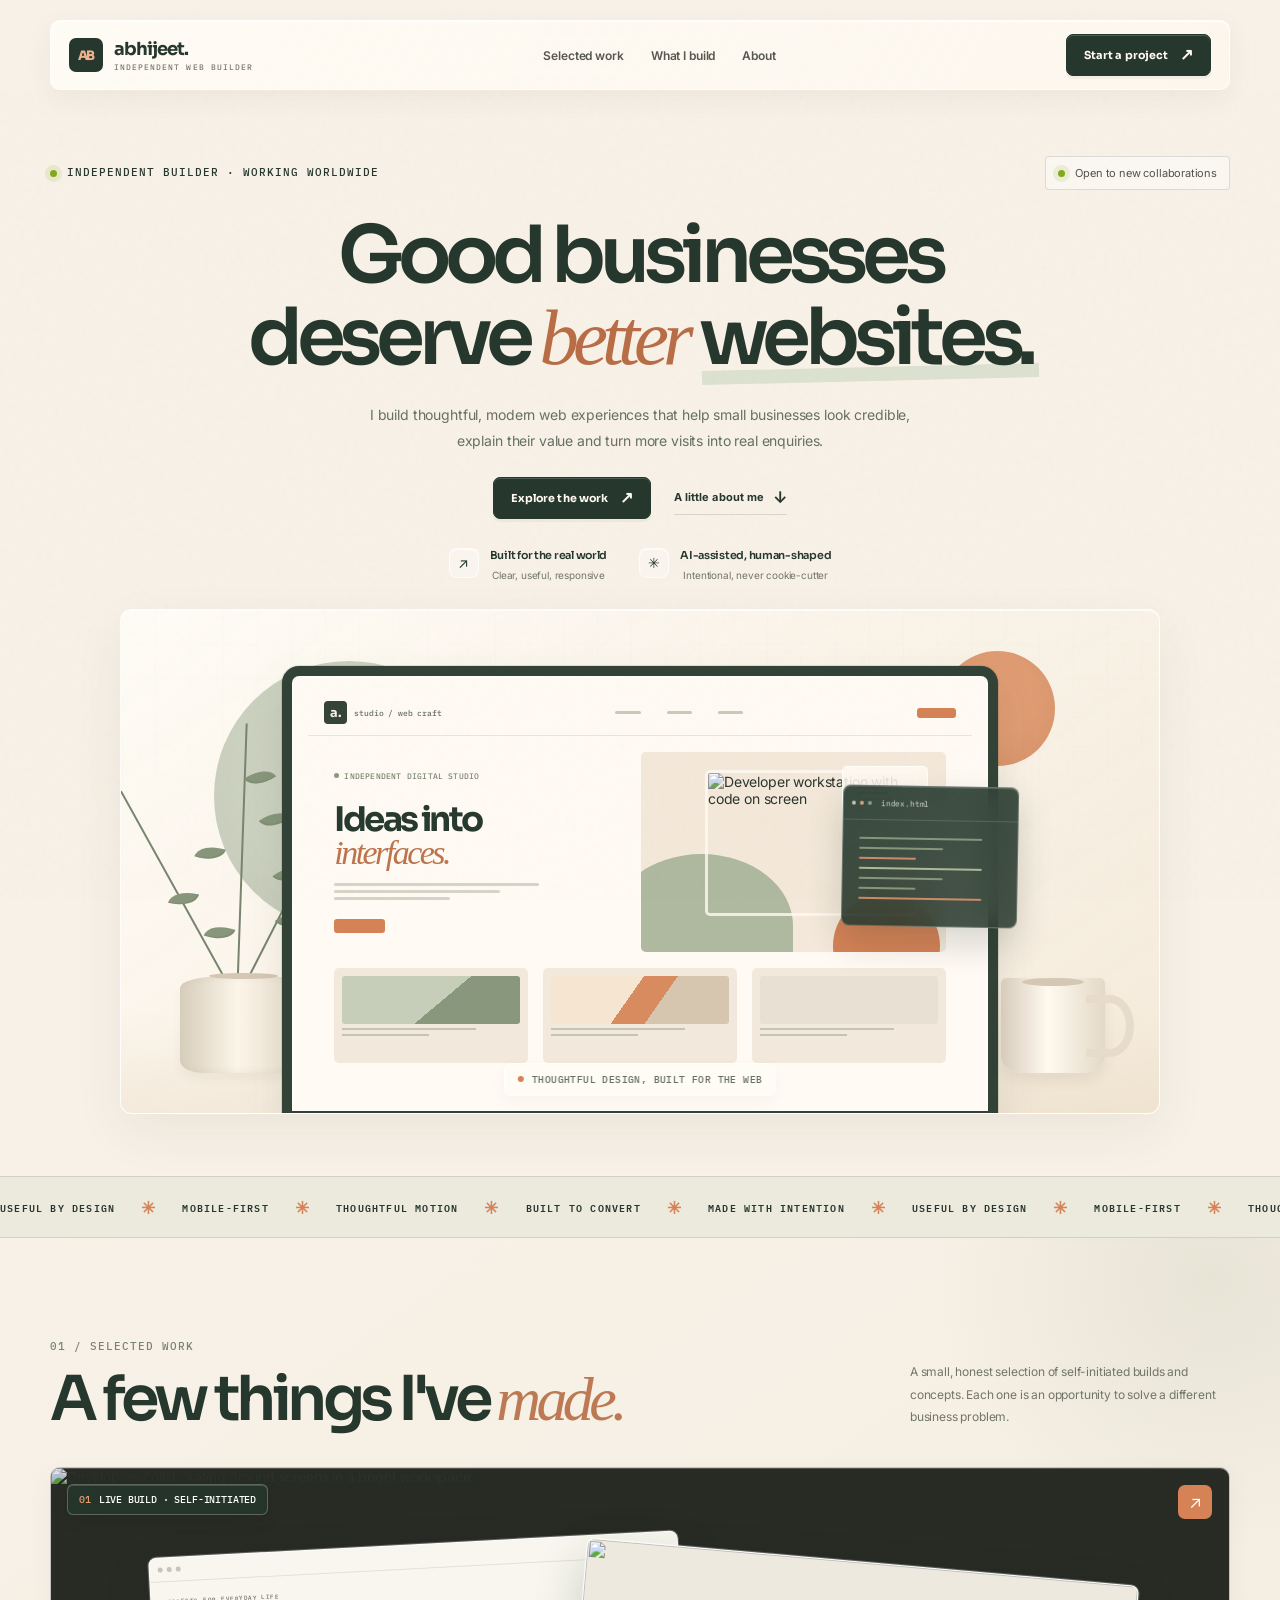
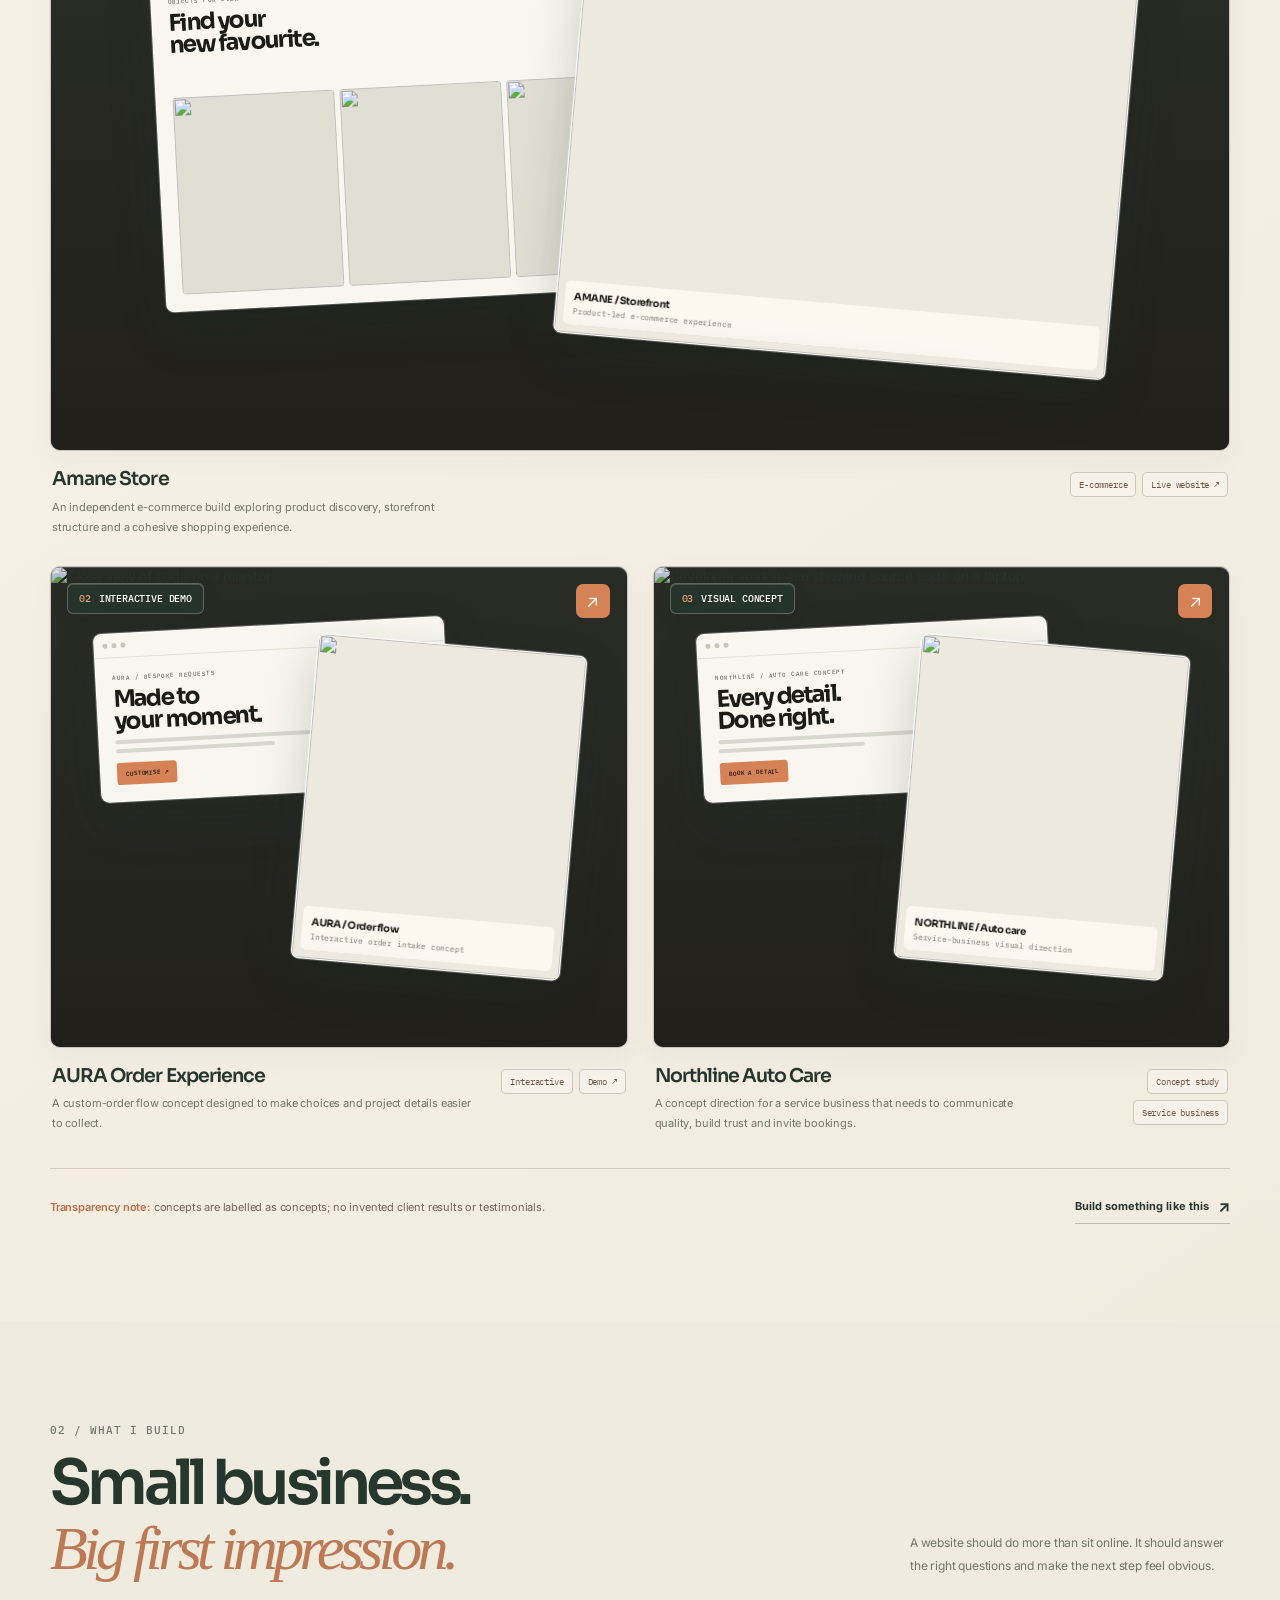
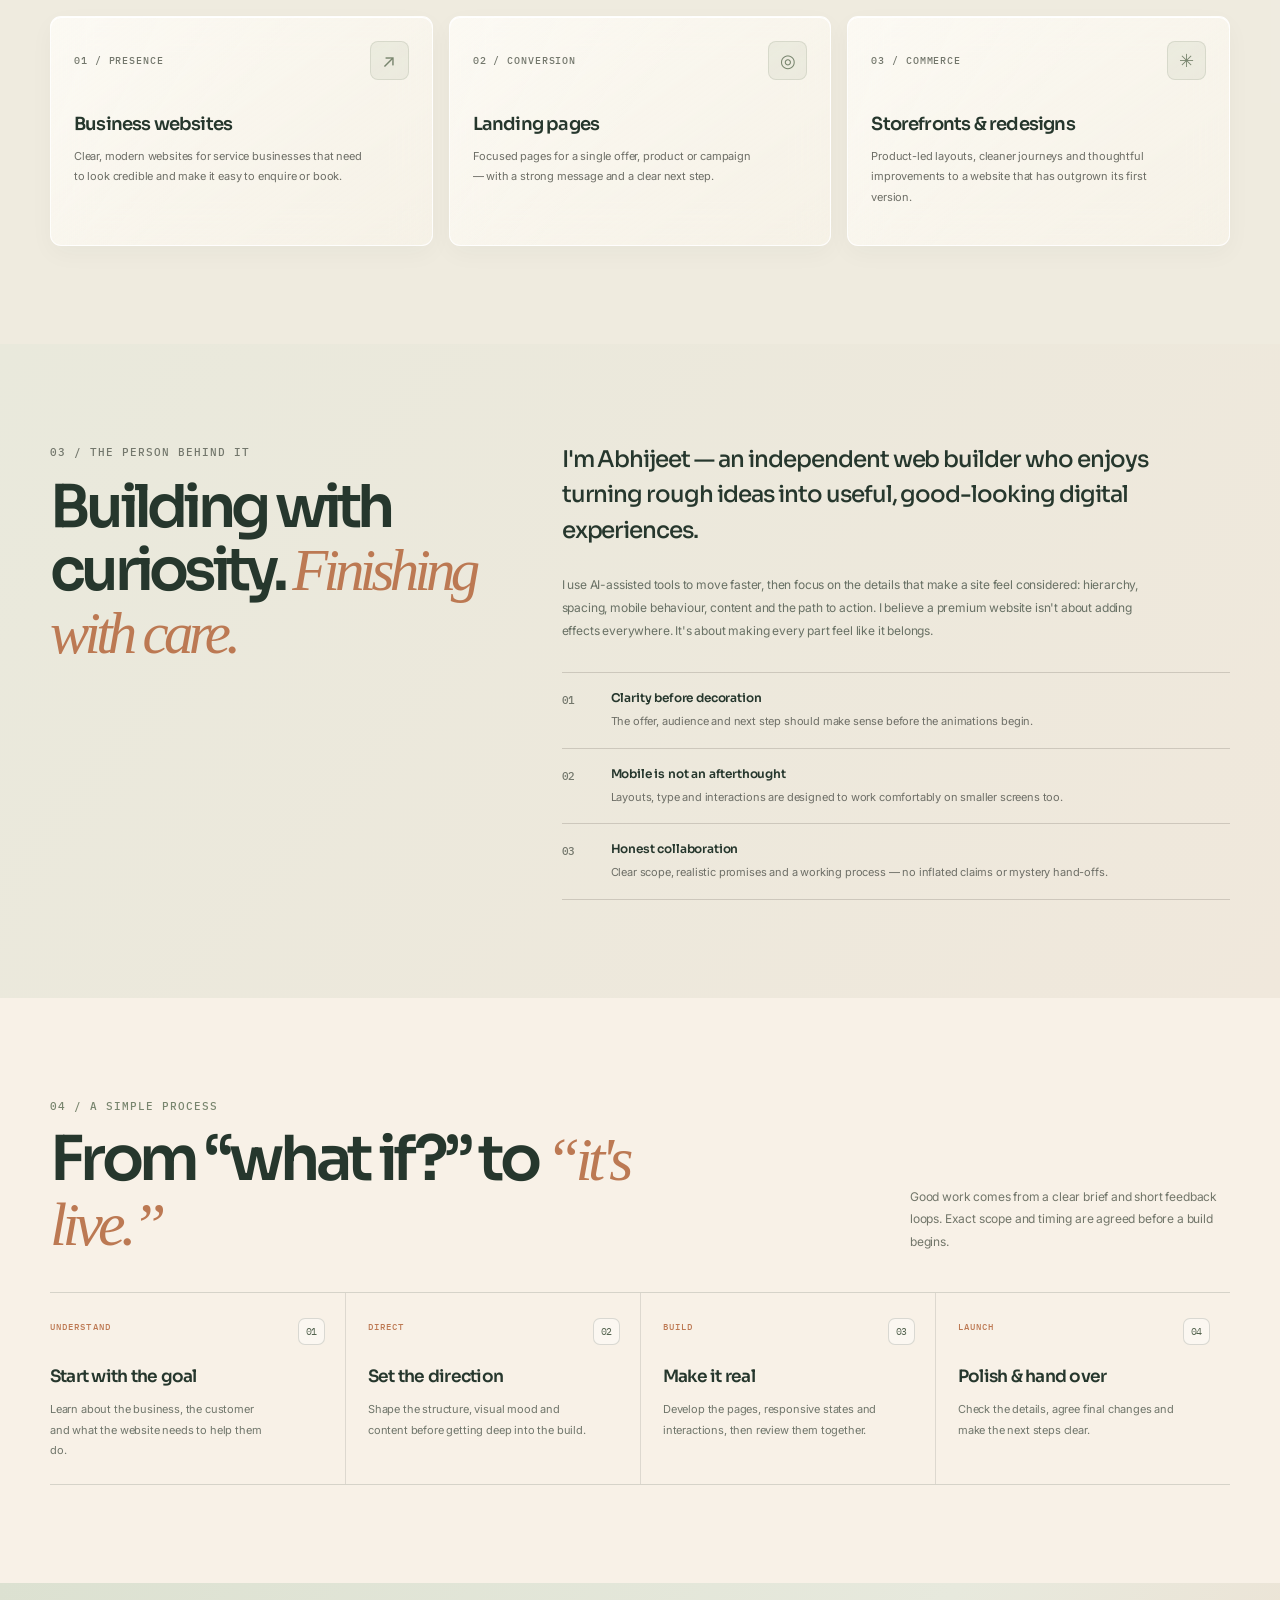
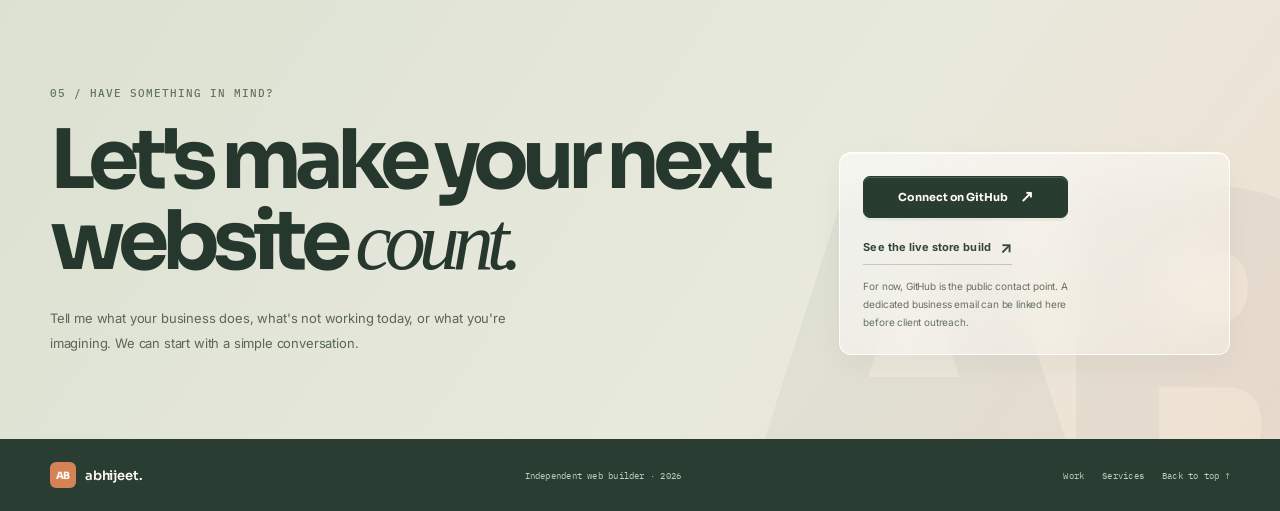
==== index.html @ 766beaf9 "Polish glassmorphism, typography, spacing and responsive portfolio layout" ====
<!DOCTYPE html>
<html lang="en">
<head>
  <meta charset="UTF-8">
  <meta name="viewport" content="width=device-width, initial-scale=1">
  <meta name="theme-color" content="#f8f1e7">
  <meta name="description" content="Abhijeet Bhadra builds thoughtful, modern websites for ambitious small businesses — from storefronts to enquiry-focused service sites.">
  <title>Abhijeet Bhadra — Digital experiences, thoughtfully built</title>
  <link rel="preconnect" href="https://fonts.googleapis.com">
  <link rel="preconnect" href="https://fonts.gstatic.com" crossorigin>
  <link href="https://fonts.googleapis.com/css2?family=IBM+Plex+Mono:wght@400;500;600&family=Inter:wght@400;500;600;700&family=Sora:wght@400;500;600;700;800&display=swap" rel="stylesheet">
  <style>
    :root{
      --paper:#f7f0e5;--paper-2:#f1e3d3;--ink:#29211d;--muted:#7a6d63;
      --line:rgba(41,33,29,.14);--acid:#ed7138;--orange-soft:#ffb16d;--dark:#29211d;--dark-2:#352821;
      --white:#fff9f1;--radius:24px;--ease:cubic-bezier(.2,.75,.25,1);
      --heading:'Manrope',sans-serif;--body:'DM Sans',sans-serif;--mono:'DM Mono',monospace;
    }
    *{box-sizing:border-box}
    html{scroll-behavior:smooth;scroll-padding-top:90px}
    body{margin:0;background:var(--paper);color:var(--ink);font-family:var(--body);-webkit-font-smoothing:antialiased;overflow-x:hidden}
    body.menu-open{overflow:hidden}
    a{color:inherit;text-decoration:none}
    button,a,input,textarea{font:inherit}
    button{cursor:pointer}
    img{display:block;max-width:100%}
    ::selection{background:var(--acid);color:var(--ink)}
    .progress{position:fixed;inset:0 auto auto 0;height:3px;width:0;background:var(--acid);z-index:150;transition:width .08s linear}
    .noise{position:fixed;inset:0;pointer-events:none;z-index:90;opacity:.12;background-image:url("data:image/svg+xml,%3Csvg viewBox='0 0 180 180' xmlns='http://www.w3.org/2000/svg'%3E%3Cfilter id='n'%3E%3CfeTurbulence type='fractalNoise' baseFrequency='.9' numOctaves='3' stitchTiles='stitch'/%3E%3C/filter%3E%3Crect width='100%25' height='100%25' filter='url(%23n)' opacity='.2'/%3E%3C/svg%3E");mix-blend-mode:multiply}
    .wrap{width:min(1220px,calc(100% - 56px));margin-inline:auto}
    .eyebrow{display:inline-flex;align-items:center;gap:10px;font:500 11px/1.2 var(--mono);letter-spacing:.12em;text-transform:uppercase}
    .dot{width:7px;height:7px;background:#83a91e;border-radius:50%;box-shadow:0 0 0 5px rgba(131,169,30,.13)}
    .label{font:500 11px/1.5 var(--mono);letter-spacing:.08em;text-transform:uppercase;color:var(--muted)}
    .site-header{position:sticky;top:0;z-index:100;background:rgba(241,239,232,.82);backdrop-filter:blur(18px);border-bottom:1px solid rgba(25,26,23,.08)}
    .nav{height:76px;display:flex;align-items:center;justify-content:space-between;gap:24px}
    .brand{display:inline-flex;align-items:center;gap:11px;font:800 18px var(--heading);letter-spacing:-.06em}
    .brand-mark{display:grid;place-items:center;width:34px;height:34px;background:var(--ink);color:var(--acid);border-radius:11px;font:800 13px var(--heading);letter-spacing:-.08em;transform:rotate(-5deg);transition:transform .4s var(--ease)}
    .brand:hover .brand-mark{transform:rotate(0) scale(1.06)}
    .brand small{display:block;color:#77786f;font:500 9px var(--mono);letter-spacing:.14em;text-transform:uppercase;margin-top:2px}
    .nav-links{display:flex;align-items:center;gap:30px}
    .nav-links a{font-size:12px;font-weight:600;color:#56574f;transition:color .2s}
    .nav-links a:hover{color:#111}
    .nav-cta,.btn{display:inline-flex;align-items:center;justify-content:center;gap:12px;border:1px solid var(--ink);border-radius:100px;padding:13px 18px;background:var(--ink);color:var(--white);font-size:12px;font-weight:700;transition:transform .25s var(--ease),background .25s,color .25s,border-color .25s}
    .nav-cta:hover,.btn:hover{transform:translateY(-3px);background:var(--acid);color:var(--ink);border-color:var(--acid)}
    .arrow{display:inline-block;font-size:16px;line-height:0;transition:transform .25s var(--ease)}
    a:hover .arrow,.btn:hover .arrow{transform:translate(3px,-2px)}
    .menu-toggle{display:none;border:1px solid var(--line);background:transparent;border-radius:50%;width:42px;height:42px;align-items:center;justify-content:center}
    .hero{padding:86px 0 76px;position:relative}
    .hero-top{display:flex;align-items:center;justify-content:space-between;gap:20px;margin-bottom:28px}
    .availability{display:inline-flex;align-items:center;gap:10px;color:#505249;border:1px solid var(--line);background:rgba(255,255,255,.27);border-radius:100px;padding:9px 12px;font-size:11px}
    .hero-grid{display:grid;grid-template-columns:1.15fr .85fr;gap:42px;align-items:center}
    h1,h2,h3,p{margin-top:0}
    .hero h1{font:600 clamp(54px,7.45vw,105px)/.96 var(--heading);letter-spacing:-.085em;max-width:830px;margin:0 0 27px}
    .hero h1 .serif{font-family:Georgia,'Times New Roman',serif;font-weight:400;font-style:italic;letter-spacing:-.085em}
    .hero h1 .underline-mark{position:relative;white-space:nowrap}
    .hero h1 .underline-mark:after{content:"";position:absolute;z-index:-1;left:1%;right:-2%;height:16%;bottom:5%;background:var(--acid);transform:rotate(-1.7deg);border-radius:10px}
    .hero-copy{max-width:475px;color:#65665e;font-size:16px;line-height:1.8;margin-bottom:28px}
    .hero-actions{display:flex;align-items:center;gap:20px;flex-wrap:wrap}
    .text-link{display:inline-flex;align-items:center;gap:9px;font-size:12px;font-weight:700;border-bottom:1px solid var(--line);padding:11px 0;transition:border-color .2s}
    .text-link:hover{border-color:var(--ink)}
    .hero-foot{display:flex;gap:25px;align-items:center;flex-wrap:wrap;margin-top:44px}
    .micro-stat{display:flex;align-items:flex-start;gap:10px}
    .micro-stat strong{font:700 12px var(--heading);display:block}
    .micro-stat span{display:block;font-size:10px;line-height:1.4;color:var(--muted);margin-top:4px}
    .micro-icon{width:28px;height:28px;border:1px solid var(--line);border-radius:9px;display:grid;place-items:center;font-size:14px}
    .hero-art{min-height:470px;position:relative;isolation:isolate}
    .art-glow{position:absolute;width:76%;aspect-ratio:1;border-radius:50%;right:0;top:8%;background:radial-gradient(circle at 35% 35%,#f7b45a 0,#d8b59a 33%,#b5ae9b 56%,rgba(195,189,172,.04) 70%);filter:blur(2px);opacity:.8;z-index:-2;animation:breathe 8s ease-in-out infinite alternate}
    .hero-photo{position:absolute;overflow:hidden;border:7px solid var(--paper);box-shadow:0 26px 70px rgba(38,34,25,.17);background:#d8d4c8}
    .hero-photo img{height:100%;width:100%;object-fit:cover;transition:transform .8s var(--ease)}
    .hero-photo:hover img{transform:scale(1.045)}
    .photo-main{width:72%;height:370px;right:1%;top:5%;border-radius:48% 48% 14px 14px}
    .photo-main img{object-position:54% center}
    .photo-small{width:42%;height:190px;left:0;bottom:4%;border-radius:14px;transform:rotate(-7deg)}
    .photo-small img{object-position:center}
    .floating-tag{position:absolute;right:-2%;bottom:8%;width:164px;background:var(--acid);padding:17px;border-radius:15px;box-shadow:0 14px 30px rgba(20,20,10,.12);transform:rotate(4deg);animation:float 5s ease-in-out infinite}
    .floating-tag .label{color:#414630;font-size:9px}
    .floating-tag strong{display:block;font:700 21px/1.1 var(--heading);letter-spacing:-.06em;margin:10px 0 7px}
    .floating-tag p{margin:0;font-size:10px;line-height:1.5;max-width:115px}
    .stamp{position:absolute;left:1%;top:6%;width:76px;height:76px;border:1px solid var(--ink);border-radius:50%;display:grid;place-items:center;background:var(--paper);text-align:center;transform:rotate(-12deg)}
    .stamp span{font:500 9px/1.4 var(--mono);letter-spacing:.04em;text-transform:uppercase}
    .marquee{overflow:hidden;border-top:1px solid var(--line);border-bottom:1px solid var(--line);background:var(--paper-2);padding:17px 0}
    .marquee-track{display:flex;width:max-content;animation:marquee 32s linear infinite}
    .marquee-set{display:flex;align-items:center;gap:26px;padding-right:26px;white-space:nowrap;font:600 11px var(--mono);letter-spacing:.13em;text-transform:uppercase}
    .marquee-set i{font-style:normal;font-size:17px;color:#8aa82b}
    .section{padding:112px 0}
    .section-head{display:flex;align-items:flex-end;justify-content:space-between;gap:30px;margin-bottom:39px}
    .section-head h2{font:600 clamp(38px,5.3vw,67px)/1.02 var(--heading);letter-spacing:-.075em;margin:13px 0 0;max-width:690px}
    .section-head h2 em{font-family:Georgia,serif;font-weight:400}
    .section-note{max-width:285px;color:var(--muted);font-size:13px;line-height:1.75;margin-bottom:4px}
    .work-section{background:var(--dark);color:var(--white);position:relative;overflow:hidden}
    .work-section:before{content:"";position:absolute;width:650px;height:650px;right:-280px;top:-280px;border-radius:50%;background:radial-gradient(circle,rgba(216,255,84,.09),transparent 67%);pointer-events:none}
    .work-section .label{color:#aaa99b}
    .work-section .section-head{position:relative;z-index:1}
    .work-section .section-note{color:#a4a69b}
    .work-grid{display:grid;grid-template-columns:1fr 1fr;gap:20px;position:relative;z-index:1}
    .project{min-width:0;transition:transform .4s var(--ease)}
    .project:hover{transform:translateY(-5px)}
    .project.featured{grid-column:span 2}
    .project-visual{position:relative;overflow:hidden;border-radius:18px;background:#292b25;aspect-ratio:1.16}
    .featured .project-visual{aspect-ratio:2.05}
    .project-image{position:absolute;inset:0;width:100%;height:100%;object-fit:cover;opacity:.88;transition:transform .8s var(--ease),opacity .5s}
    .project:hover .project-image{transform:scale(1.045);opacity:1}
    .project-visual:after{content:"";position:absolute;inset:0;background:linear-gradient(180deg,rgba(10,12,8,.02) 25%,rgba(10,12,8,.58) 100%);pointer-events:none}
    .browser-card{position:absolute;z-index:2;width:61%;left:8%;top:12%;background:#f8f6ee;border:1px solid rgba(255,255,255,.58);border-radius:9px;overflow:hidden;box-shadow:0 20px 60px rgba(0,0,0,.24);transform:rotate(-3deg);transition:transform .6s var(--ease)}
    .featured .browser-card{width:45%;left:9%;top:13%}
    .project:hover .browser-card{transform:rotate(0) translateY(-4px)}
    .browser-top{height:22px;border-bottom:1px solid #e4e1d6;display:flex;align-items:center;gap:4px;padding:0 8px}
    .browser-top b{width:5px;height:5px;background:#c8c4b8;border-radius:50%}
    .browser-body{padding:13px 12px 12px;color:#1b1c18}
    .browser-kicker{font:500 6px var(--mono);letter-spacing:.08em;text-transform:uppercase;color:#73756a}
    .browser-title{font:800 clamp(12px,1.8vw,25px)/.95 var(--heading);letter-spacing:-.07em;margin:7px 0}
    .browser-bottom{display:flex;align-items:center;justify-content:space-between;gap:8px}
    .browser-line{height:4px;background:#d8d7cd;border-radius:10px;width:42%;margin:5px 0}
    .browser-pill{display:inline-block;padding:6px 8px;border-radius:4px;background:#1d1f1a;color:#fff;font:600 6px var(--mono)}
    .browser-products{display:grid;grid-template-columns:repeat(3,1fr);gap:5px;margin-top:11px}
    .browser-products span{aspect-ratio:.82;background:#e1ded4;border-radius:4px;overflow:hidden}
    .browser-products img{width:100%;height:100%;object-fit:cover}
    .mini-site{position:absolute;z-index:2;width:47%;height:68%;right:9%;top:16%;background:#ede9de;border-radius:9px;overflow:hidden;border:1px solid rgba(255,255,255,.48);box-shadow:0 22px 55px rgba(0,0,0,.3);transform:rotate(5deg);transition:transform .6s var(--ease)}
    .project:hover .mini-site{transform:rotate(1deg) translateY(-5px)}
    .mini-site img{width:100%;height:100%;object-fit:cover}
    .mini-site-caption{position:absolute;left:8px;right:8px;bottom:8px;background:rgba(245,243,235,.91);padding:9px;border-radius:5px;color:#191a17}
    .mini-site-caption b{display:block;font:700 10px var(--heading);letter-spacing:-.04em}
    .mini-site-caption span{display:block;font:8px var(--mono);color:#77786d;margin-top:3px}
    .project-index{position:absolute;top:16px;left:16px;z-index:4;display:inline-flex;align-items:center;gap:8px;font:500 10px var(--mono);color:white;background:rgba(20,21,17,.58);border:1px solid rgba(255,255,255,.24);padding:8px 10px;border-radius:100px;backdrop-filter:blur(8px)}
    .project-index span{color:var(--acid)}
    .project-link-icon{position:absolute;right:17px;top:17px;z-index:4;width:36px;height:36px;display:grid;place-items:center;background:var(--acid);color:#111;border-radius:50%;font-size:17px;transform:translateY(5px);opacity:0;transition:opacity .3s,transform .3s}
    .project:hover .project-link-icon{opacity:1;transform:translateY(0)}
    .project-info{display:flex;align-items:flex-start;justify-content:space-between;gap:20px;padding:17px 2px 4px}
    .project-info h3{font:700 21px var(--heading);letter-spacing:-.055em;margin:0 0 6px}
    .project-info p{font-size:12px;color:#a9aa9f;line-height:1.6;margin:0;max-width:420px}
    .project-tags{display:flex;gap:7px;flex-wrap:wrap;justify-content:flex-end;padding-top:5px}
    .project-tags span{font:10px var(--mono);color:#c1c2b8;border:1px solid rgba(255,255,255,.16);padding:6px 8px;border-radius:100px;white-space:nowrap}
    .work-foot{display:flex;align-items:center;justify-content:space-between;gap:20px;margin-top:31px;padding-top:22px;border-top:1px solid rgba(255,255,255,.14);color:#a4a69b;font-size:12px}
    .work-foot strong{color:var(--acid);font-weight:600}
    .services{background:var(--paper)}
    .services-grid{display:grid;grid-template-columns:repeat(3,1fr);gap:14px}
    .service-card{padding:26px 23px 24px;border:1px solid var(--line);border-radius:17px;min-height:245px;display:flex;flex-direction:column;transition:background .35s,border-color .35s,transform .35s var(--ease)}
    .service-card:hover{background:#e7e9d8;border-color:rgba(25,26,23,.29);transform:translateY(-4px)}
    .service-top{display:flex;align-items:center;justify-content:space-between;margin-bottom:40px}
    .service-number{font:500 11px var(--mono);color:var(--muted)}
    .service-icon{width:42px;height:42px;border:1px solid var(--line);border-radius:13px;display:grid;place-items:center;font-size:18px}
    .service-card h3{font:700 20px var(--heading);letter-spacing:-.055em;margin:0 0 10px}
    .service-card p{font-size:12px;line-height:1.75;color:#6d6e66;margin:0;max-width:290px}
    .about-section{background:var(--paper-2)}
    .about-grid{display:grid;grid-template-columns:.8fr 1.2fr;gap:80px;align-items:start}
    .about-intro h2{font:600 clamp(40px,5vw,66px)/1.03 var(--heading);letter-spacing:-.08em;margin:16px 0 25px}
    .about-intro h2 em{font-family:Georgia,serif;font-weight:400}
    .about-statement{font:500 24px/1.42 var(--heading);letter-spacing:-.045em;max-width:640px;margin:0 0 24px}
    .about-copy{font-size:14px;line-height:1.9;color:#686960;max-width:610px}
    .principles{margin-top:35px;border-top:1px solid var(--line)}
    .principle{display:grid;grid-template-columns:45px 1fr;gap:16px;padding:17px 0;border-bottom:1px solid var(--line)}
    .principle-num{font:500 11px var(--mono);color:var(--muted);padding-top:4px}
    .principle strong{display:block;font:700 14px var(--heading);margin-bottom:5px}
    .principle p{font-size:12px;line-height:1.7;color:#6e6f67;margin:0}
    .process-section{background:var(--dark);color:var(--white)}
    .process-section .label{color:#b1b2a7}
    .process-section .section-note{color:#acaea1}
    .process-grid{display:grid;grid-template-columns:repeat(4,1fr);border-top:1px solid rgba(255,255,255,.2);border-bottom:1px solid rgba(255,255,255,.2)}
    .process-step{padding:25px 22px 27px 0;position:relative}
    .process-step+.process-step{border-left:1px solid rgba(255,255,255,.17);padding-left:22px}
    .process-step .label{color:var(--acid);font-size:10px}
    .process-step h3{font:700 19px var(--heading);letter-spacing:-.05em;margin:37px 0 10px}
    .process-step p{font-size:12px;line-height:1.8;color:#a5a79a;margin:0;max-width:220px}
    .process-step .step-dot{position:absolute;right:20px;top:25px;width:26px;height:26px;display:grid;place-items:center;border:1px solid rgba(255,255,255,.22);border-radius:50%;color:#e4e5da;font:10px var(--mono)}
    .contact-section{padding:116px 0 92px;background:var(--acid);position:relative;overflow:hidden}
    .contact-section:after{content:"AB";position:absolute;right:-28px;bottom:-160px;font:800 clamp(240px,36vw,490px)/1 var(--heading);letter-spacing:-.12em;color:rgba(25,26,23,.055);pointer-events:none}
    .contact-grid{display:grid;grid-template-columns:1.3fr .7fr;align-items:end;gap:50px;position:relative;z-index:1}
    .contact-section .label{color:#4c5636}
    .contact-section h2{font:700 clamp(51px,7.4vw,94px)/.94 var(--heading);letter-spacing:-.09em;margin:18px 0 24px;max-width:850px}
    .contact-section h2 em{font-family:Georgia,serif;font-weight:400}
    .contact-copy{font-size:14px;line-height:1.8;color:#4e5540;max-width:465px;margin:0}
    .contact-actions{display:flex;flex-direction:column;align-items:flex-start;gap:12px}
    .contact-actions .btn{background:var(--ink);color:var(--white);border-color:var(--ink);min-width:205px}
    .contact-actions .btn:hover{background:#fffef8;color:var(--ink);border-color:#fffef8}
    .contact-actions small{max-width:230px;color:#5b614e;font-size:10px;line-height:1.6}
    footer{background:var(--dark);color:#b5b6aa;padding:24px 0}
    .footer-inner{display:flex;align-items:center;justify-content:space-between;gap:20px}
    .footer-brand{display:flex;align-items:center;gap:9px;font:700 13px var(--heading);color:#f5f3ea}
    .footer-brand .brand-mark{width:26px;height:26px;font-size:10px;border-radius:8px;background:var(--acid);color:var(--ink)}
    .footer-note,.footer-links a{font:10px var(--mono);color:#929489}
    .footer-links{display:flex;gap:18px}
    .footer-links a:hover{color:var(--acid)}
    .reveal{opacity:0;transform:translateY(22px);transition:opacity .7s var(--ease),transform .7s var(--ease)}
    .reveal.in-view{opacity:1;transform:translateY(0)}
    .delay-1{transition-delay:.08s}.delay-2{transition-delay:.16s}.delay-3{transition-delay:.24s}
    @keyframes marquee{to{transform:translateX(-50%)}}
    @keyframes float{0%,100%{transform:translateY(0) rotate(4deg)}50%{transform:translateY(-9px) rotate(2deg)}}
    @keyframes breathe{to{transform:scale(1.08);opacity:.62}}
    @media (max-width:900px){
      .wrap{width:min(100% - 38px,760px)}.hero{padding:65px 0 61px}.hero-grid{gap:20px;grid-template-columns:1.1fr .9fr}
      .hero-art{min-height:390px}.photo-main{height:295px}.photo-small{height:145px}.floating-tag{width:140px;padding:13px}.section{padding:85px 0}
      .about-grid{gap:42px}.process-step{padding-right:14px}.process-step+.process-step{padding-left:14px}.process-step .step-dot{right:10px}
    }
    @media (max-width:680px){
      .wrap{width:calc(100% - 34px)}.nav{height:66px}.nav-links{display:none;position:fixed;top:65px;left:0;right:0;background:var(--paper);border-bottom:1px solid var(--line);padding:23px 22px 27px;flex-direction:column;align-items:flex-start;gap:21px}
      .nav-links.open{display:flex}.nav-links a{font-size:16px}.nav-cta{display:none}.menu-toggle{display:flex}
      .hero{padding:43px 0 45px}.hero-top{align-items:flex-start;flex-direction:column;gap:16px;margin-bottom:24px}
      .hero-grid{grid-template-columns:1fr;gap:18px}.hero h1{font-size:clamp(51px,13.7vw,83px);line-height:.97;margin-bottom:22px}
      .hero-copy{font-size:14px;line-height:1.75;max-width:420px}.hero-art{min-height:365px;max-width:500px;width:100%;margin:10px auto 0}
      .photo-main{width:70%;height:290px;right:3%;top:2%}.photo-small{width:41%;height:148px;bottom:2%}.stamp{width:64px;height:64px;font-size:8px}.floating-tag{right:0;bottom:7%;width:132px}
      .hero-foot{gap:14px;margin-top:30px}.micro-stat{flex:1;min-width:135px}.marquee{padding:14px 0}
      .section{padding:74px 0}.section-head{align-items:flex-start;flex-direction:column;gap:13px;margin-bottom:28px}.section-head h2{font-size:clamp(38px,10vw,56px)}
      .section-note{max-width:410px;margin:0}.work-grid{grid-template-columns:1fr;gap:28px}.project.featured{grid-column:auto}.featured .project-visual{aspect-ratio:1.12}
      .project-visual{aspect-ratio:1.15}.featured .browser-card{width:65%;left:7%;top:18%}.featured .mini-site{width:39%;right:5%;height:55%;top:29%}
      .project-info{flex-direction:column;gap:11px}.project-tags{justify-content:flex-start;padding-top:0}.project-link-icon{opacity:1;transform:none}
      .work-foot{align-items:flex-start;flex-direction:column;gap:9px}.services-grid{grid-template-columns:1fr;gap:10px}.service-card{min-height:0;padding:21px}.service-top{margin-bottom:24px}
      .about-grid{grid-template-columns:1fr;gap:27px}.about-intro h2{font-size:47px;max-width:430px}.about-statement{font-size:21px}
      .process-grid{grid-template-columns:1fr 1fr}.process-step{padding:21px 13px 23px 0}.process-step+.process-step{padding-left:14px}.process-step:nth-child(3){border-left:0;padding-left:0;border-top:1px solid rgba(255,255,255,.17)}.process-step:nth-child(4){border-top:1px solid rgba(255,255,255,.17)}
      .process-step h3{margin-top:30px;font-size:17px}.process-step p{font-size:11px}.process-step .step-dot{top:18px;right:10px}
      .contact-section{padding:78px 0 68px}.contact-grid{grid-template-columns:1fr;gap:28px}.contact-section h2{font-size:clamp(53px,13vw,78px)}.contact-actions{flex-direction:row;align-items:center;flex-wrap:wrap}.contact-actions small{flex-basis:100%}
      .footer-inner{flex-wrap:wrap}.footer-note{order:3;flex-basis:100%}.footer-links{gap:12px}
    }
    @media (prefers-reduced-motion:reduce){
      *,*:before,*:after{scroll-behavior:auto!important;animation-duration:.01ms!important;animation-iteration-count:1!important;transition-duration:.01ms!important}
      .reveal{opacity:1;transform:none}
    }
  
    /* Quiet glass polish: a few deliberate frosted surfaces, not glass everywhere */
    .site-header{
      background:rgba(241,239,232,.18);
      border-bottom:0;
      backdrop-filter:none;
      -webkit-backdrop-filter:none;
      padding-bottom:0;
    }
    .site-header .nav{
      position:relative;
      margin-top:10px;
      padding-inline:20px;
      border:1px solid rgba(255,255,255,.78);
      border-radius:19px;
      background:rgba(255,254,248,.76);
      background-image:linear-gradient(135deg,rgba(255,255,255,.35),rgba(255,255,255,.08));
      box-shadow:0 8px 28px rgba(40,38,28,.055),inset 0 1px rgba(255,255,255,.85);
      backdrop-filter:blur(22px) saturate(1.22);
      -webkit-backdrop-filter:blur(22px) saturate(1.22);
      transition:box-shadow .3s ease,border-color .3s ease,background .3s ease;
    }
    .site-header .nav:hover{
      border-color:rgba(255,255,255,.95);
      box-shadow:0 12px 32px rgba(40,38,28,.075),inset 0 1px rgba(255,255,255,.95);
    }
    .availability{
      background:rgba(255,255,255,.44);
      border-color:rgba(255,255,255,.78);
      box-shadow:inset 0 1px rgba(255,255,255,.8),0 3px 12px rgba(35,35,25,.025);
      backdrop-filter:blur(14px);
      -webkit-backdrop-filter:blur(14px);
    }
    .nav-cta,.btn{
      position:relative;
      isolation:isolate;
      overflow:hidden;
      box-shadow:0 3px 0 rgba(25,26,23,.06),inset 0 1px rgba(255,255,255,.1);
      -webkit-tap-highlight-color:transparent;
    }
    .nav-cta::before,.btn::before{
      content:"";
      position:absolute;
      inset:-40% auto -40% -45%;
      width:36%;
      transform:translateX(-120%) rotate(18deg);
      background:linear-gradient(90deg,transparent,rgba(255,255,255,.2),transparent);
      transition:transform .65s var(--ease);
      pointer-events:none;
      z-index:-1;
    }
    .nav-cta:hover::before,.btn:hover::before{transform:translateX(480%) rotate(18deg)}
    .nav-cta:active,.btn:active{transform:translateY(-1px) scale(.985)}
    .text-link:focus-visible,.nav-cta:focus-visible,.btn:focus-visible,.nav-links a:focus-visible,.menu-toggle:focus-visible{
      outline:2px solid #83a91e;outline-offset:4px;
    }
    .hero-photo{
      border-color:rgba(255,254,248,.86);
      box-shadow:0 28px 72px rgba(38,34,25,.15),0 0 0 1px rgba(255,255,255,.22);
    }
    .stamp{
      box-shadow:0 8px 24px rgba(40,38,28,.06),inset 0 1px rgba(255,255,255,.9);
      background:rgba(248,247,239,.83);
      backdrop-filter:blur(12px);
      -webkit-backdrop-filter:blur(12px);
    }
    .floating-tag{
      box-shadow:0 18px 42px rgba(40,42,20,.14),inset 0 1px rgba(255,255,255,.48);
    }
    .service-card{
      position:relative;
      overflow:hidden;
      background:rgba(255,255,255,.26);
      border-color:rgba(255,255,255,.72);
      box-shadow:inset 0 1px rgba(255,255,255,.78),0 8px 22px rgba(30,31,24,.018);
      backdrop-filter:blur(12px);
      -webkit-backdrop-filter:blur(12px);
    }
    .service-card::before{
      content:"";
      position:absolute;
      inset:0;
      border-radius:inherit;
      background:linear-gradient(125deg,rgba(255,255,255,.24),transparent 48%);
      opacity:.72;
      pointer-events:none;
    }
    .service-card > *{position:relative}
    .service-card:hover{
      background:rgba(255,255,255,.48);
      border-color:rgba(25,26,23,.2);
      box-shadow:inset 0 1px rgba(255,255,255,.96),0 15px 35px rgba(30,31,24,.055);
    }
    .project-visual{
      border:1px solid rgba(255,255,255,.1);
      box-shadow:inset 0 1px rgba(255,255,255,.12),0 10px 32px rgba(0,0,0,.08);
      isolation:isolate;
    }
    .project-visual::before{
      content:"";
      position:absolute;
      z-index:1;
      inset:0;
      opacity:0;
      pointer-events:none;
      background:radial-gradient(270px circle at var(--spot-x,50%) var(--spot-y,50%),rgba(255,255,255,.2),transparent 72%);
      transition:opacity .28s ease;
    }
    .project-visual:hover::before{opacity:.8}
    .project-index{
      border-color:rgba(255,255,255,.28);
      box-shadow:inset 0 1px rgba(255,255,255,.16),0 5px 18px rgba(0,0,0,.08);
    }
    .browser-card,.mini-site{
      box-shadow:0 24px 65px rgba(0,0,0,.26),0 0 0 1px rgba(255,255,255,.26);
    }
    .marquee:hover .marquee-track{animation-play-state:paused}
    .reveal{
      filter:blur(3px);
      transition:opacity .72s var(--ease),transform .72s var(--ease),filter .78s var(--ease);
    }
    .reveal.in-view{filter:blur(0)}
    .section-head.reveal{transition-delay:.03s}
    @media (max-width:680px){
      .site-header{padding-top:0}
      .site-header .nav{
        padding-inline:14px;
        border-radius:16px;
      }
      .nav-links.open{
        top:78px;
        left:17px;
        right:17px;
        border:1px solid rgba(255,255,255,.82);
        border-radius:18px;
        background:rgba(248,247,239,.91);
        box-shadow:0 20px 60px rgba(30,31,24,.13),inset 0 1px rgba(255,255,255,.9);
        backdrop-filter:blur(24px) saturate(1.2);
        -webkit-backdrop-filter:blur(24px) saturate(1.2);
      }
      .service-card{backdrop-filter:blur(8px);-webkit-backdrop-filter:blur(8px)}
      .project-visual::before{display:none}
    }
    @media (prefers-reduced-motion:reduce){
      .reveal{filter:none}
      .nav-cta::before,.btn::before{display:none}
    }

  
    /* Cream + two-orange visual system. Edges stay crisp and the effects stay quiet. */
    :root{--paper:#f7f0e5;--paper-2:#f1e3d3;--ink:#29211d;--muted:#7a6d63;--line:rgba(41,33,29,.14);--acid:#ed7138;--orange-soft:#ffb16d;--dark:#29211d;--dark-2:#352821;--white:#fff9f1}
    body{background:var(--paper);color:var(--ink)}
    .site-header{background:rgba(247,240,229,.18)}
    .site-header .nav{
      border:1px solid rgba(255,255,255,.82);
      border-radius:8px;
      background:rgba(255,250,242,.86);
      background-image:linear-gradient(125deg,rgba(255,255,255,.64),rgba(255,255,255,.16));
      box-shadow:0 8px 28px rgba(76,49,29,.055),inset 0 1px rgba(255,255,255,.92);
      backdrop-filter:blur(20px) saturate(1.12);
      -webkit-backdrop-filter:blur(20px) saturate(1.12);
    }
    .site-header .nav:hover{box-shadow:0 12px 32px rgba(76,49,29,.075),inset 0 1px rgba(255,255,255,.98)}
    .brand-mark{background:#2b211c;color:#ffb16d;border-radius:5px;transform:none}
    .brand:hover .brand-mark{transform:translateY(-1px)}
    .nav-cta,.btn{
      border-radius:5px;
      background:var(--acid);
      border-color:var(--acid);
      color:#281d17;
      box-shadow:0 4px 0 rgba(41,33,29,.06),inset 0 1px rgba(255,255,255,.27);
      letter-spacing:.005em;
    }
    .nav-cta:hover,.btn:hover{background:var(--orange-soft);border-color:var(--orange-soft);color:#281d17}
    .nav-cta::before,.btn::before{background:linear-gradient(90deg,transparent,rgba(255,255,255,.32),transparent)}
    .menu-toggle{border-radius:5px;background:rgba(255,255,255,.38)}
    .availability{border-radius:5px;background:rgba(255,255,255,.42);border-color:rgba(110,81,60,.16);box-shadow:none}
    .hero h1 .underline-mark:after{background:linear-gradient(90deg,var(--acid),var(--orange-soft));height:13%;bottom:6%;border-radius:0;transform:rotate(-1.4deg)}
    .hero h1 .serif{color:#b95325}
    .art-glow{background:radial-gradient(circle at 35% 35%,#ffbd80 0,#f39a5c 26%,#e8c4a1 48%,rgba(247,220,191,.02) 72%);opacity:.75}
    .photo-main,.photo-small{border-color:var(--paper);border-radius:4px}
    .photo-main{border-radius:4px 4px 54px 4px}
    .photo-small{transform:rotate(-3deg)}
    .stamp{border-radius:5px;background:rgba(255,249,241,.87);border-color:rgba(41,33,29,.6)}
    .floating-tag{background:var(--orange-soft);border-radius:5px;animation:none;box-shadow:0 15px 35px rgba(105,58,25,.12),inset 0 1px rgba(255,255,255,.35)}
    .floating-tag .label{color:#62402d}
    .marquee{background:#f0e1cf;border-color:rgba(41,33,29,.13)}
    .marquee-set i{color:#d35e2b}
    .work-section{
      background:linear-gradient(135deg,#f2e5d6 0%,#f7f0e5 65%,#f6e4d3 100%);
      color:var(--ink);
    }
    .work-section:before{background:radial-gradient(circle,rgba(237,113,56,.14),transparent 68%)}
    .work-section .label{color:#895d43}
    .work-section .section-note{color:#76665b}
    .project-visual{border-radius:5px;box-shadow:inset 0 1px rgba(255,255,255,.25),0 10px 32px rgba(78,46,24,.07)}
    .project-visual:after{background:linear-gradient(180deg,rgba(20,14,10,.02) 24%,rgba(20,14,10,.44) 100%)}
    .browser-card,.mini-site{border-radius:5px}
    .browser-pill{border-radius:2px;background:var(--acid);color:#2b211c}
    .project-index{border-radius:4px;background:rgba(41,33,29,.72);border-color:rgba(255,249,241,.25)}
    .project-index span{color:var(--orange-soft)}
    .project-link-icon{border-radius:4px;background:var(--acid);color:#29211d;opacity:1;transform:none}
    .project-info h3{color:var(--ink)}
    .project-info p{color:#75665b}
    .project-tags span{color:#715747;border-color:rgba(41,33,29,.2);border-radius:3px}
    .work-foot{color:#75665b;border-color:rgba(41,33,29,.17)}
    .work-foot strong{color:#c35224}
    .work-foot .text-link{color:var(--ink)!important;border-color:rgba(41,33,29,.25)!important}
    .work-foot .text-link:hover{border-color:var(--acid)!important}
    .services{background:var(--paper)}
    .service-card{
      border-radius:5px;
      background:rgba(255,251,244,.72);
      border:1px solid rgba(130,92,62,.18);
      box-shadow:inset 0 1px rgba(255,255,255,.9),0 6px 24px rgba(76,49,29,.025);
      backdrop-filter:blur(10px);-webkit-backdrop-filter:blur(10px);
    }
    .service-card:hover{background:#fff7ed;border-color:rgba(218,101,47,.42);box-shadow:0 13px 30px rgba(76,49,29,.055),inset 0 1px #fff}
    .service-icon{border-radius:5px;border-color:rgba(41,33,29,.16);color:#c45b2b;background:rgba(237,113,56,.06)}
    .about-section{background:#f0e4d6}
    .about-intro h2 em,.section-head h2 em{color:#b95325}
    .principles{border-color:rgba(41,33,29,.16)}
    .principle{border-color:rgba(41,33,29,.16)}
    .process-section{background:#fbf5ec;color:var(--ink)}
    .process-section .label{color:#a4542e}
    .process-section .section-note{color:#76665b}
    .process-grid{border-color:rgba(41,33,29,.2)}
    .process-step+.process-step{border-color:rgba(41,33,29,.16)}
    .process-step .label{color:#c45b2b}
    .process-step .step-dot{border-color:rgba(41,33,29,.2);color:#554338;border-radius:4px}
    .process-step p{color:#78685d}
    .contact-section{background:#f3c19d}
    .contact-section:after{color:rgba(125,62,29,.05)}
    .contact-section .label{color:#7a4225}
    .contact-copy{color:#684a39}
    .contact-actions .btn{background:var(--ink);color:var(--white);border-color:var(--ink);border-radius:5px}
    .contact-actions .btn:hover{background:var(--orange-soft);color:var(--ink);border-color:var(--orange-soft)}
    .contact-actions small{color:#72523f}
    footer{background:#29211d;color:#e3d0bf}
    .footer-brand{color:#fff7ec}
    .footer-brand .brand-mark{background:var(--acid);color:#29211d}
    .footer-note,.footer-links a{color:#d0bca9}
    .footer-links a:hover{color:var(--orange-soft)}
    .reveal{filter:blur(2px);transform:translateY(18px);transition:opacity .68s var(--ease),transform .68s var(--ease),filter .72s var(--ease)}
    .reveal.in-view{filter:blur(0)}
    @media(max-width:680px){
      .site-header .nav{border-radius:6px}
      .nav-links.open{border:1px solid rgba(255,255,255,.86);border-radius:6px;background:rgba(255,249,241,.94);box-shadow:0 18px 45px rgba(76,49,29,.13),inset 0 1px rgba(255,255,255,.95)}
      .service-card{border-radius:5px}
      .project-visual{border-radius:5px}
      .project-link-icon{border-radius:4px}
    }
    @media(prefers-reduced-motion:reduce){.reveal{filter:none}}

  
    /* Reference-inspired scene: warm canvas, sage geometry, terracotta details */
    :root{
      --paper:#f8f1e7;--paper-2:#ece9dd;--ink:#26372d;--muted:#73776c;
      --line:rgba(38,55,45,.15);--acid:#d58256;--orange-soft:#e7a071;
      --sage:#b8c0aa;--sage-deep:#78856e;--dark:#26372d;--dark-2:#35483b;
      --white:#fffaf2;
    }
    body{background:var(--paper);color:var(--ink)}
    .site-header{background:rgba(248,241,231,.13)}
    .site-header .nav{
      background:rgba(255,251,244,.82);
      border:1px solid rgba(255,255,255,.84);
      border-radius:7px;
      box-shadow:0 8px 28px rgba(38,55,45,.055),inset 0 1px rgba(255,255,255,.95);
      backdrop-filter:blur(18px) saturate(1.08);-webkit-backdrop-filter:blur(18px) saturate(1.08);
    }
    .brand-mark{background:var(--dark);color:#efb18b;border-radius:4px}
    .nav-cta,.btn{border-radius:4px;background:var(--dark);border-color:var(--dark);color:var(--white);box-shadow:none}
    .nav-cta:hover,.btn:hover{background:var(--acid);border-color:var(--acid);color:#fffaf2}
    .availability{border-radius:4px;background:rgba(255,255,255,.42);border-color:rgba(38,55,45,.14)}
    .hero{padding-top:60px;padding-bottom:48px}
    .hero-top{margin-bottom:24px}
    .hero-grid{display:grid;grid-template-columns:1fr;gap:8px}
    .hero-copy-side{text-align:center}
    .hero h1{max-width:900px;margin:0 auto 22px;font-size:clamp(48px,6.3vw,82px);line-height:.99;letter-spacing:-.078em}
    .hero h1 .serif{color:#b96d47}
    .hero h1 .underline-mark:after{background:#dce1d0;height:14%;border-radius:0}
    .hero-copy{margin:0 auto 23px;max-width:540px;font-size:15px;color:#656f64}
    .hero-actions{justify-content:center}
    .hero-foot{justify-content:center;margin-top:26px;gap:30px}
    .hero-art.hero-scene{
      width:min(1040px,100%);height:clamp(360px,48vw,530px);min-height:0;margin:18px auto 0;
      position:relative;isolation:isolate;overflow:hidden;
      background:linear-gradient(180deg,#fbf4e9 0%,#f4eadb 100%);
      border:1px solid rgba(255,255,255,.75);border-radius:5px;
      box-shadow:0 19px 55px rgba(65,51,35,.055),inset 0 1px rgba(255,255,255,.96);
    }
    .hero-scene:after{content:"";position:absolute;z-index:-1;left:0;right:0;bottom:0;height:21%;background:linear-gradient(180deg,rgba(227,210,187,0),rgba(225,207,181,.28))}
    .scene-grid{position:absolute;inset:0;opacity:.28;z-index:-1;background-image:linear-gradient(rgba(93,104,82,.05) 1px,transparent 1px),linear-gradient(90deg,rgba(93,104,82,.05) 1px,transparent 1px);background-size:34px 34px;mask-image:linear-gradient(180deg,black,transparent 76%)}
    .scene-orb{position:absolute;border-radius:50%;z-index:0}
    .scene-orb-sage{width:clamp(140px,23vw,270px);height:clamp(140px,23vw,270px);background:#c5ccb9;left:9%;top:10%;opacity:.86}
    .scene-orb-orange{width:clamp(72px,10vw,115px);height:clamp(72px,10vw,115px);background:#df986d;right:10%;top:8%;opacity:.95}
    .scene-device{position:absolute;z-index:3;width:69%;left:15.5%;top:11%;filter:drop-shadow(0 18px 18px rgba(53,57,44,.10));animation:device-settle .9s var(--ease) both}
    .device-screen{position:relative;z-index:1;aspect-ratio:1.56;padding:2.1% 2.2% 1.8%;background:#fffaf2;border:clamp(5px,.8vw,10px) solid #334237;border-bottom-width:clamp(8px,1.2vw,14px);border-radius:clamp(14px,2vw,25px) clamp(14px,2vw,25px) 9px 9px;box-shadow:inset 0 0 0 1px rgba(255,255,255,.6);overflow:hidden}
    .screen-toolbar{height:11%;display:flex;align-items:center;justify-content:space-between;gap:12px;border-bottom:1px solid rgba(38,55,45,.08);padding:0 2.5%}
    .screen-brand{display:flex;align-items:center;gap:7px;white-space:nowrap;font:500 clamp(5px,.65vw,9px) var(--mono);color:#65705f}
    .screen-brand-mark{display:grid;place-items:center;width:clamp(15px,1.8vw,24px);height:clamp(15px,1.8vw,24px);background:#344538;color:#f8f1e7;border-radius:4px;font:700 clamp(8px,1vw,13px) var(--heading)}
    .screen-nav-lines{display:flex;gap:clamp(8px,2vw,27px);align-items:center}
    .screen-nav-lines i{height:3px;width:clamp(12px,2vw,27px);background:#c8cbb8;border-radius:4px}
    .screen-nav-cta{width:clamp(22px,3vw,42px);height:clamp(7px,.8vw,10px);background:#d58256;border-radius:2px}
    .screen-content{display:grid;grid-template-columns:.95fr 1.05fr;gap:5%;align-items:center;height:53%;padding:2.5% 4% 0}
    .screen-intro{min-width:0}
    .screen-eyebrow{display:flex;align-items:center;gap:5px;font:500 clamp(5px,.62vw,8px) var(--mono);text-transform:uppercase;letter-spacing:.025em;color:#7a8671;white-space:nowrap}
    .screen-eyebrow i{width:5px;height:5px;background:#8c9a7a;border-radius:50%}
    .screen-intro strong{display:block;font:700 clamp(14px,2.7vw,34px)/.98 var(--heading);letter-spacing:-.075em;color:#28392e;margin:8% 0 5%}
    .screen-intro strong em{font-family:Georgia,serif;font-weight:400;color:#bc744c}
    .screen-copy-lines{display:flex;flex-direction:column;gap:4px;margin-bottom:7%}
    .screen-copy-lines i{height:3px;width:74%;background:#d6d4c6;border-radius:4px}
    .screen-copy-lines i:nth-child(2){width:60%}.screen-copy-lines i:nth-child(3){width:42%}
    .screen-button{display:block;width:clamp(27px,4vw,51px);height:clamp(9px,1.15vw,14px);background:#d58256;border-radius:2px}
    .screen-art{position:relative;align-self:stretch;min-height:0;overflow:hidden;background:#f3e8d9;border-radius:4px}
    .screen-art-sage{position:absolute;left:-10%;bottom:-23%;width:60%;height:72%;background:#aeb99f;border-radius:50% 50% 0 0}
    .screen-art-terracotta{position:absolute;right:2%;bottom:-24%;width:35%;aspect-ratio:1;background:#d58256;border-radius:50%}
    .screen-art-photo{position:absolute;inset:9% 9% 18% 21%;overflow:hidden;border:3px solid rgba(255,250,242,.8);border-radius:3px}
    .screen-art-photo img{width:100%;height:100%;object-fit:cover;filter:saturate(.65)}
    .screen-art-mini{position:absolute;right:6%;top:7%;width:28%;padding:6% 5%;background:rgba(255,250,242,.88);border:1px solid rgba(255,255,255,.75);display:flex;flex-direction:column;gap:4px}
    .screen-art-mini span{height:2px;background:#8f9a7e;width:80%}.screen-art-mini span:nth-child(2){width:55%}.screen-art-mini span:nth-child(3){width:65%;background:#d58256}
    .screen-art-mini i{width:6px;height:6px;border-radius:50%;background:#c4c9b5;margin-top:3px}
    .screen-bottom-cards{display:grid;grid-template-columns:repeat(3,1fr);gap:2.5%;height:29%;padding:2.5% 4% 1%}
    .screen-project{background:#f2e9dc;border-radius:4px;padding:4%;overflow:hidden;display:flex;flex-direction:column;gap:4px}
    .project-chip{display:block;width:100%;height:60%;min-height:0;border-radius:3px;position:relative;overflow:hidden}
    .chip-sage{background:linear-gradient(140deg,#c6cdb9 0 55%,#89977c 55%)}
    .chip-orange{background:linear-gradient(125deg,#f5e5d1 0 44%,#d88b5e 44% 60%,#d7c6af 60%)}
    .chip-image{background:linear-gradient(130deg,rgba(38,55,45,.05),rgba(38,55,45,.05)),url("https://images.unsplash.com/photo-1519389950473-47ba0277781c?auto=format&fit=crop&w=350&q=70") center/cover}
    .screen-project i{height:2px;background:#c4c4b5;width:75%}.screen-project i:last-child{width:49%}
    .device-bezel{height:8px;margin:0 1.5%;background:linear-gradient(180deg,#27372d,#62705d 50%,#c7c5b7);border-radius:0 0 3px 3px}
    .device-base{height:clamp(9px,1.8vw,20px);margin:0 -5%;background:linear-gradient(180deg,#e5ddcf,#fbf6ec 58%,#bdb8aa);clip-path:polygon(5% 0,95% 0,100% 75%,96% 100%,4% 100%,0 75%);position:relative}
    .device-base span{display:block;margin:auto;width:13%;height:35%;border-radius:0 0 5px 5px;background:rgba(95,95,80,.16)}
    .scene-plant{position:absolute;z-index:2;left:3.5%;bottom:8%;width:18%;height:69%}
    .plant-stem{position:absolute;bottom:21%;left:42%;width:2px;height:68%;background:#78856e;transform-origin:bottom center;border-radius:3px}
    .stem-one{transform:rotate(-29deg);height:69%}.stem-two{transform:rotate(2deg);height:80%}.stem-three{transform:rotate(27deg);height:64%}
    .plant-leaf{position:absolute;z-index:1;width:clamp(15px,2.3vw,28px);height:clamp(8px,1.35vw,16px);background:#88977b;border-radius:100% 0 100% 0;transform-origin:right bottom;box-shadow:inset -2px -1px rgba(43,68,48,.09)}
    .leaf-a{left:19%;bottom:60%;transform:rotate(18deg)}.leaf-b{left:44%;bottom:69%;transform:rotate(-35deg) scaleX(-1)}.leaf-c{left:5%;bottom:47%;transform:rotate(15deg)}.leaf-d{left:52%;bottom:53%;transform:rotate(-37deg) scaleX(-1)}.leaf-e{left:24%;bottom:37%;transform:rotate(20deg)}.leaf-f{left:53%;bottom:40%;transform:rotate(-35deg) scaleX(-1)}.leaf-g{left:36%;bottom:81%;transform:rotate(-34deg) scaleX(-1)}
    .plant-vase{position:absolute;bottom:0;left:12%;width:68%;height:28%;background:linear-gradient(90deg,#d7cdbb,#fbf4e8 45%,#e7dccb);border-radius:35% 35% 18% 18% / 12% 12% 13% 13%;box-shadow:inset -7px 0 9px rgba(111,88,65,.09),0 7px 10px rgba(72,57,40,.05)}
    .plant-vase:before{content:"";position:absolute;top:-3%;left:23%;width:54%;height:6%;background:#d4c7b4;border-radius:50%}
    .scene-cup{position:absolute;z-index:4;right:5.2%;bottom:8%;width:10%;height:19%;background:linear-gradient(90deg,#d7cbbb,#fff9ef 45%,#e4d9c8);border-radius:5% 5% 22% 22% / 6% 6% 18% 18%;box-shadow:0 8px 13px rgba(72,57,40,.08)}
    .scene-cup:before{content:"";position:absolute;right:-28%;top:18%;width:39%;height:48%;border:clamp(4px,.7vw,8px) solid #e7dccb;border-left:0;border-radius:0 50% 50% 0}
    .scene-cup span{position:absolute;left:20%;right:20%;top:0;height:9%;background:#d4c7b4;border-radius:50%}
    .scene-code-card{position:absolute;z-index:5;right:13.5%;top:35%;width:17%;padding:0 0 2%;background:#293c30;border:1px solid rgba(255,255,255,.23);border-radius:4px;box-shadow:0 13px 24px rgba(32,49,37,.22);transform:rotate(1deg);animation:code-float 6s ease-in-out infinite}
    .code-card-top{height:clamp(20px,3vw,34px);display:flex;align-items:center;gap:4px;padding:0 8px;border-bottom:1px solid rgba(255,255,255,.09)}
    .code-card-top i{width:4px;height:4px;background:#c1c8ad;border-radius:50%}.code-card-top i:nth-child(2){background:#d8a078}.code-card-top i:nth-child(3){background:#899c7c}
    .code-card-top span{font:clamp(5px,.7vw,8px) var(--mono);color:#dbe0d1;margin-left:5px}
    .code-lines{display:flex;flex-direction:column;gap:clamp(4px,.7vw,8px);padding:10% 9% 3%}
    .code-lines b{height:2px;width:67%;background:#90a184;border-radius:2px;opacity:.88}
    .code-lines .code-long{width:86%}.code-lines .code-mid{width:59%}.code-lines .code-short{width:40%}.code-lines .orange-line{background:#dd966b}.code-lines .sage-line{background:#bdc8a9}
    .scene-caption{position:absolute;z-index:6;left:50%;bottom:3%;transform:translateX(-50%);display:flex;align-items:center;gap:8px;white-space:nowrap;font:500 clamp(6px,.78vw,10px) var(--mono);letter-spacing:.04em;color:#747b6c;text-transform:uppercase}
    .caption-dot{width:5px;height:5px;border-radius:50%;background:#d58256}
    @keyframes device-settle{from{opacity:0;transform:translateY(16px) scale(.985)}to{opacity:1;transform:translateY(0) scale(1)}}
    @keyframes code-float{0%,100%{transform:translateY(0) rotate(1deg)}50%{transform:translateY(-6px) rotate(1deg)}}
    .marquee{background:#ece9dd}
    .marquee-set i{color:#d58256}
    .work-section{background:#f8f1e7;color:var(--ink)}
    .work-section:before{background:radial-gradient(circle,rgba(184,192,170,.22),transparent 70%)}
    .work-section .label{color:#78856e}
    .work-section .section-note{color:#72766a}
    .project-visual{border-radius:4px}
    .project-index{border-radius:4px;background:rgba(38,55,45,.83)}
    .project-index span{color:#e7a071}
    .project-link-icon{border-radius:4px;background:#d58256;color:#fffaf2}
    .project-tags span{border-radius:3px}
    .work-foot strong{color:#bd704a}
    .services{background:#f4ecdf}
    .service-card{border-radius:4px;background:rgba(255,251,244,.7);border-color:rgba(38,55,45,.13)}
    .service-card:hover{background:#fffaf2;border-color:rgba(120,133,110,.52)}
    .service-icon{border-radius:4px;color:#78856e}
    .about-section{background:#eae9dc}
    .about-intro h2 em,.section-head h2 em{color:#bc7953}
    .process-section{background:#f8f1e7;color:var(--ink)}
    .process-section .label{color:#78856e}
    .process-section .section-note{color:#72766a}
    .process-grid{border-color:rgba(38,55,45,.2)}
    .process-step+.process-step{border-color:rgba(38,55,45,.15)}
    .process-step .label{color:#bd7953}
    .process-step .step-dot{border-radius:3px;border-color:rgba(38,55,45,.2);color:#53634f}
    .process-step p{color:#72766a}
    .contact-section{background:#dce1d1}
    .contact-section:after{color:rgba(38,55,45,.045)}
    .contact-section .label{color:#63755f}
    .contact-copy{color:#586653}
    .contact-actions .btn{background:#293c30;border-color:#293c30;color:#fffaf2}
    .contact-actions .btn:hover{background:#d58256;border-color:#d58256;color:#fffaf2}
    footer{background:#293c30;color:#d5dccd}
    .footer-brand{color:#fffaf2}
    .footer-brand .brand-mark{background:#d58256;color:#fffaf2}
    .footer-note,.footer-links a{color:#c1cbb8}
    .footer-links a:hover{color:#e7a071}
    @media(max-width:900px){
      .hero{padding-top:48px}
      .hero-art.hero-scene{height:clamp(330px,53vw,445px)}
      .scene-device{width:72%;left:14%;top:15%}
      .scene-plant{left:2%;width:19%;height:64%}
      .scene-code-card{right:9%;width:19%;top:38%}
      .scene-cup{right:3%;bottom:9%;width:9%;height:17%}
    }
    @media(max-width:680px){
      .hero{padding-top:38px;padding-bottom:36px}
      .hero-top{align-items:center}
      .hero h1{font-size:clamp(42px,10.5vw,63px);line-height:1.02}
      .hero-copy{font-size:14px;max-width:440px}
      .hero-art.hero-scene{height:clamp(280px,78vw,370px);margin-top:14px}
      .scene-device{width:76%;left:12%;top:20%}
      .device-screen{border-width:5px 5px 8px;border-radius:12px 12px 5px 5px;padding:2%}
      .screen-toolbar{gap:5px}
      .screen-brand{gap:4px}
      .screen-brand-mark{border-radius:3px}
      .screen-intro strong{font-size:clamp(13px,3vw,21px)}
      .scene-plant{left:0;bottom:8%;width:21%;height:48%}
      .plant-vase{height:28%}
      .scene-orb-sage{left:4%;top:15%;width:27vw;height:27vw}
      .scene-orb-orange{right:6%;top:10%;width:15vw;height:15vw}
      .scene-cup{right:2.5%;bottom:8%;width:10%;height:14%}
      .scene-code-card{width:23%;right:5%;top:40%}
      .code-card-top{height:20px;padding:0 5px;gap:3px}
      .code-lines{gap:4px}
      .scene-caption{bottom:3%;font-size:6px;max-width:94%;overflow:hidden}
      .scene-grid{background-size:24px 24px}
      .hero-foot{gap:12px}
      .micro-stat{min-width:0;flex:1;text-align:left}
      .nav-links.open{border-radius:5px;background:rgba(255,250,242,.96)}
      .work-section,.services,.about-section,.process-section,.contact-section{scroll-margin-top:80px}
    }
    @media(max-width:390px){
      .hero-art.hero-scene{height:265px}
      .scene-device{width:78%;left:11%;top:23%}
      .scene-code-card{right:3%;width:22%;top:41%}
      .scene-plant{height:43%;width:22%}
      .scene-caption{font-size:5px;letter-spacing:0}
      .hero-foot .micro-stat strong{font-size:10px}
      .hero-foot .micro-stat span{font-size:9px}
    }
    @media(prefers-reduced-motion:reduce){.scene-device,.scene-code-card{animation:none}}

  
    /* FINAL ART DIRECTION — refined glass, confident typography, balanced rhythm */
    :root{
      --paper:#f8f1e7;--paper-2:#ece9dd;--ink:#26372d;--muted:#73776c;
      --line:rgba(38,55,45,.14);--acid:#d58256;--orange-soft:#e7a071;
      --sage:#b8c0aa;--sage-deep:#78856e;--dark:#26372d;--dark-2:#35483b;
      --white:#fffaf2;--heading:'Sora',sans-serif;--body:'Inter',sans-serif;--mono:'IBM Plex Mono',monospace;
      --ease:cubic-bezier(.22,.72,.22,1)
    }
    html{scroll-padding-top:98px}
    body{font-family:var(--body);font-size:14px;letter-spacing:-.012em}
    h1,h2,h3,.brand,.btn,.nav-cta{font-family:var(--heading)}
    .wrap{width:min(1180px,calc(100% - 64px))}
    .site-header{padding:10px 0 0;background:rgba(248,241,231,.22)}
    .site-header .nav{
      height:70px;padding:0 18px;
      border:1px solid rgba(255,255,255,.78);
      border-radius:10px;
      background:linear-gradient(120deg,rgba(255,253,247,.82),rgba(255,251,243,.56));
      box-shadow:0 8px 28px rgba(38,55,45,.055),inset 0 1px rgba(255,255,255,.96);
      backdrop-filter:blur(24px) saturate(1.15);-webkit-backdrop-filter:blur(24px) saturate(1.15);
    }
    .brand{font-weight:700;letter-spacing:-.055em}
    .brand small{font-size:8px;letter-spacing:.13em}
    .brand-mark{border-radius:7px;transition:transform .25s var(--ease),background .25s,color .25s}
    .brand:hover .brand-mark{transform:translateY(-2px) rotate(-2deg);background:#d58256;color:#fffaf2}
    .nav-links{gap:27px}
    .nav-links a{font-size:12px;letter-spacing:-.01em}
    .nav-cta,.btn{
      border-radius:7px;padding:13px 17px;
      font-size:11px;font-weight:700;letter-spacing:.005em;
      box-shadow:0 3px 0 rgba(38,55,45,.05),inset 0 1px rgba(255,255,255,.18);
      transition:transform .28s var(--ease),background .28s,color .28s,border-color .28s,box-shadow .28s;
    }
    .nav-cta:hover,.btn:hover{box-shadow:0 8px 22px rgba(102,74,53,.12),inset 0 1px rgba(255,255,255,.24)}
    .menu-toggle{border-radius:7px}
    .nav-links a:focus-visible,.nav-cta:focus-visible,.btn:focus-visible,.text-link:focus-visible,.menu-toggle:focus-visible{outline:2px solid #d58256;outline-offset:4px}
    .hero{padding:66px 0 62px}
    .hero-top{margin-bottom:25px}
    .eyebrow,.label{letter-spacing:.09em}
    .hero h1{max-width:870px;font-size:clamp(50px,6.15vw,80px);font-weight:600;line-height:1.04;letter-spacing:-.078em;margin-bottom:23px}
    .hero h1 .serif{font-family:Georgia,serif;font-weight:400;letter-spacing:-.075em}
    .hero-copy{max-width:570px;font-size:14px;line-height:1.85;letter-spacing:-.01em;color:#667065}
    .hero-actions{gap:23px}
    .text-link{font-size:11px;letter-spacing:.005em;padding:10px 0}
    .hero-foot{gap:32px;margin-top:29px}
    .micro-stat{gap:11px}
    .micro-stat strong{font:600 11px/1.45 var(--heading);letter-spacing:-.025em}
    .micro-stat span{font:400 10px/1.6 var(--body)}
    .micro-icon{width:30px;height:30px;border-radius:8px;background:rgba(255,255,255,.3);border-color:rgba(255,255,255,.76);box-shadow:inset 0 1px rgba(255,255,255,.8)}
    .hero-art.hero-scene{
      width:min(1040px,100%);height:clamp(365px,45vw,505px);
      border:1px solid rgba(255,255,255,.88);border-radius:12px;
      box-shadow:0 18px 52px rgba(55,62,45,.065),inset 0 1px rgba(255,255,255,.95);
      background:linear-gradient(145deg,rgba(255,252,246,.95),rgba(243,233,216,.88));
    }
    .scene-orb-sage{box-shadow:inset -8px -15px 34px rgba(93,112,84,.07)}
    .scene-orb-orange{box-shadow:inset -5px -10px 20px rgba(156,81,45,.09)}
    .device-screen{
      background:#fffaf3;border-color:#334237;
      border-radius:17px 17px 7px 7px;
      box-shadow:inset 0 0 0 1px rgba(255,255,255,.74),0 0 0 1px rgba(40,59,45,.12);
    }
    .screen-toolbar{border-bottom-color:rgba(38,55,45,.11)}
    .screen-brand{font-family:var(--mono)}
    .screen-nav-cta,.screen-button{border-radius:3px}
    .screen-art,.screen-art-photo,.screen-art-mini,.screen-project{border-radius:5px}
    .scene-code-card{
      border:1px solid rgba(255,255,255,.24);border-radius:8px;
      background:linear-gradient(135deg,rgba(41,60,48,.93),rgba(34,51,41,.82));
      backdrop-filter:blur(18px) saturate(1.1);-webkit-backdrop-filter:blur(18px) saturate(1.1);
      box-shadow:0 16px 34px rgba(32,49,37,.18),inset 0 1px rgba(255,255,255,.14);
    }
    .code-card-top{border-bottom-color:rgba(255,255,255,.14)}
    .scene-caption{
      bottom:3.5%;padding:9px 13px;border:1px solid rgba(255,255,255,.82);border-radius:7px;
      background:rgba(255,252,246,.65);backdrop-filter:blur(16px);-webkit-backdrop-filter:blur(16px);
      box-shadow:0 5px 16px rgba(55,62,45,.04);color:#65705f
    }
    .caption-dot{width:6px;height:6px}
    .marquee{padding:16px 0}
    .marquee-set{font-size:10px;letter-spacing:.12em}
    .section{padding:98px 0}
    .section-head{gap:38px;margin-bottom:35px;align-items:flex-end}
    .section-head h2{font-size:clamp(40px,4.9vw,62px);line-height:1.05;letter-spacing:-.075em;margin-top:12px}
    .section-note{font-size:12px;line-height:1.85;max-width:320px;color:#72766a}
    .work-section{background:linear-gradient(145deg,#f8f1e7 0%,#f2ecdf 100%)}
    .work-section:before{width:560px;height:560px;right:-210px;top:-240px;background:radial-gradient(circle,rgba(184,192,170,.24),transparent 68%)}
    .work-grid{gap:25px}
    .project{transition:transform .4s var(--ease)}
    .project-visual{aspect-ratio:1.2;border:1px solid rgba(255,255,255,.72);border-radius:10px;box-shadow:0 9px 28px rgba(38,55,45,.045),inset 0 1px rgba(255,255,255,.2)}
    .featured .project-visual{aspect-ratio:2.02}
    .project-image{filter:saturate(.85);transition:transform .8s var(--ease),filter .6s}
    .project:hover .project-image{filter:saturate(1)}
    .project-visual:after{background:linear-gradient(180deg,rgba(20,14,10,.02) 25%,rgba(20,14,10,.40) 100%)}
    .browser-card,.mini-site{border-radius:8px;border-color:rgba(255,255,255,.8);box-shadow:0 20px 48px rgba(32,49,37,.2),0 0 0 1px rgba(255,255,255,.25)}
    .browser-top{height:24px}
    .browser-body{padding:clamp(10px,1.25vw,16px)}
    .browser-title{font-family:var(--heading);font-weight:700;letter-spacing:-.07em}
    .browser-pill{border-radius:3px;padding:7px 9px;font-family:var(--mono)}
    .mini-site-caption{border-radius:5px;background:rgba(255,250,243,.88);backdrop-filter:blur(12px);-webkit-backdrop-filter:blur(12px)}
    .project-index{border-radius:6px;padding:8px 11px;backdrop-filter:blur(12px);-webkit-backdrop-filter:blur(12px)}
    .project-link-icon{width:34px;height:34px;border-radius:7px;transition:transform .28s var(--ease),background .28s}
    .project-info{padding:16px 2px 4px;gap:18px}
    .project-info h3{font:600 19px/1.3 var(--heading);letter-spacing:-.05em}
    .project-info p{font-size:11px;line-height:1.8;color:#72766a}
    .project-tags{gap:6px}
    .project-tags span{border-radius:5px;padding:6px 8px;font-size:9px;background:rgba(255,255,255,.28)}
    .work-foot{margin-top:30px;padding-top:20px;font-size:11px}
    .services{background:rgba(236,233,221,.72)}
    .services-grid{gap:16px}
    .service-card{
      min-height:230px;padding:24px 23px;border-radius:11px;
      background:linear-gradient(145deg,rgba(255,253,248,.78),rgba(255,250,242,.43));
      border:1px solid rgba(255,255,255,.84);
      box-shadow:0 8px 25px rgba(38,55,45,.035),inset 0 1px rgba(255,255,255,.96);
      backdrop-filter:blur(18px) saturate(1.12);-webkit-backdrop-filter:blur(18px) saturate(1.12);
      transition:transform .35s var(--ease),box-shadow .35s,border-color .35s,background .35s;
    }
    .service-card::before{opacity:.36}
    .service-card:hover{
      transform:translateY(-4px);
      background:linear-gradient(145deg,rgba(255,255,255,.92),rgba(255,250,242,.65));
      border-color:rgba(120,133,110,.43);
      box-shadow:0 15px 36px rgba(38,55,45,.07),inset 0 1px rgba(255,255,255,.98)
    }
    .service-top{margin-bottom:32px}
    .service-number{font-size:10px;letter-spacing:.09em}
    .service-icon{width:39px;height:39px;border-radius:8px;background:rgba(184,192,170,.2);border-color:rgba(120,133,110,.18)}
    .service-card h3{font:600 18px/1.35 var(--heading);letter-spacing:-.045em}
    .service-card p{font-size:11px;line-height:1.85}
    .about-section{background:linear-gradient(130deg,#e9e9dc,#f0e8dc)}
    .about-grid{gap:66px}
    .about-intro h2{font-size:clamp(39px,4.6vw,60px);line-height:1.06;letter-spacing:-.08em}
    .about-statement{font:500 clamp(19px,2vw,23px)/1.55 var(--heading);letter-spacing:-.045em}
    .about-copy{font-size:12px;line-height:1.95;color:#697165}
    .principles{margin-top:29px}
    .principle{grid-template-columns:36px 1fr;gap:13px;padding:16px 0}
    .principle strong{font:600 12px/1.5 var(--heading)}
    .principle p{font-size:11px;line-height:1.8}
    .process-section{background:#f8f1e7}
    .process-grid{border-top-color:rgba(38,55,45,.16);border-bottom-color:rgba(38,55,45,.16)}
    .process-step{padding-top:23px;padding-bottom:24px}
    .process-step+.process-step{border-left-color:rgba(38,55,45,.13)}
    .process-step .label{font-size:9px;letter-spacing:.12em}
    .process-step .step-dot{width:27px;height:27px;border-radius:7px;background:rgba(255,255,255,.44);border-color:rgba(38,55,45,.16)}
    .process-step h3{font:600 17px/1.4 var(--heading);letter-spacing:-.045em;margin-top:32px}
    .process-step p{font-size:11px;line-height:1.85;color:#70766b}
    .contact-section{
      background:linear-gradient(125deg,#dce1d1 0%,#e7e9dd 60%,#f0e1d2 100%);
      padding:100px 0 84px;
    }
    .contact-section:after{color:rgba(38,55,45,.045)}
    .contact-grid{gap:64px}
    .contact-section h2{font-size:clamp(50px,6.6vw,82px);line-height:.99;letter-spacing:-.085em}
    .contact-copy{font-size:13px;line-height:1.9;color:#596758}
    .contact-actions{padding:23px;border:1px solid rgba(255,255,255,.85);border-radius:12px;background:linear-gradient(145deg,rgba(255,255,255,.58),rgba(255,250,242,.34));box-shadow:0 10px 30px rgba(38,55,45,.045),inset 0 1px rgba(255,255,255,.95);backdrop-filter:blur(20px);-webkit-backdrop-filter:blur(20px)}
    .contact-actions .btn{min-width:205px;border-radius:7px}
    .contact-actions .text-link{color:#344638;border-color:rgba(38,55,45,.22)}
    .contact-actions small{font-size:10px;line-height:1.8;color:#667161}
    footer{padding:23px 0;background:#293d32}
    .footer-brand{font:600 13px var(--heading)}
    .footer-brand .brand-mark{border-radius:6px}
    .footer-note,.footer-links a{font-size:9px;letter-spacing:.025em}
    .reveal{transform:translateY(18px);filter:blur(2px);transition:opacity .7s var(--ease),transform .7s var(--ease),filter .7s var(--ease)}
    .reveal.in-view{filter:blur(0)}
    @media(max-width:900px){
      .wrap{width:min(100% - 42px,760px)}
      .section{padding:78px 0}
      .about-grid{gap:36px}
      .contact-grid{gap:36px}
      .service-card{padding:21px}
    }
    @media(max-width:680px){
      .wrap{width:calc(100% - 32px)}
      .site-header{padding-top:7px}
      .site-header .nav{height:62px;padding:0 12px;border-radius:9px}
      .brand{font-size:16px}
      .brand-mark{width:31px;height:31px;border-radius:6px}
      .nav-links.open{
        top:75px;left:16px;right:16px;padding:20px;
        border:1px solid rgba(255,255,255,.9);border-radius:10px;
        background:rgba(255,251,244,.91);
        box-shadow:0 18px 42px rgba(38,55,45,.13),inset 0 1px rgba(255,255,255,.96);
        backdrop-filter:blur(24px);-webkit-backdrop-filter:blur(24px)
      }
      .hero{padding:42px 0 42px}
      .hero h1{font-size:clamp(42px,10.8vw,62px);line-height:1.04;max-width:550px}
      .hero-top{align-items:center;gap:12px}
      .availability{font-size:9px;padding:7px 9px}
      .hero-copy{font-size:13px;line-height:1.85}
      .hero-art.hero-scene{height:clamp(270px,76vw,370px);border-radius:9px}
      .section{padding:72px 0}
      .section-head{gap:13px;margin-bottom:27px}
      .section-head h2{font-size:clamp(37px,9vw,52px)}
      .section-note{font-size:11px}
      .work-grid{gap:24px}
      .project.featured{grid-column:auto}
      .featured .project-visual,.project-visual{aspect-ratio:1.12}
      .featured .browser-card{width:63%;left:7%;top:18%}
      .featured .mini-site{width:39%;right:5%;height:55%;top:29%}
      .project-info h3{font-size:18px}
      .project-tags{justify-content:flex-start}
      .service-card{min-height:0;padding:21px;border-radius:9px}
      .service-top{margin-bottom:23px}
      .about-grid{grid-template-columns:1fr;gap:22px}
      .about-intro h2{font-size:clamp(40px,10vw,51px)}
      .about-statement{font-size:19px}
      .process-grid{grid-template-columns:1fr 1fr}
      .process-step{padding:20px 12px 22px 0}
      .process-step+.process-step{padding-left:13px}
      .process-step:nth-child(3){border-left:0;padding-left:0;border-top:1px solid rgba(38,55,45,.13)}
      .process-step:nth-child(4){border-top:1px solid rgba(38,55,45,.13)}
      .process-step h3{font-size:15px;margin-top:30px}
      .contact-section{padding:72px 0 63px}
      .contact-grid{grid-template-columns:1fr;gap:26px}
      .contact-section h2{font-size:clamp(49px,12.2vw,71px)}
      .contact-actions{padding:18px;border-radius:9px;align-items:flex-start}
      .footer-inner{row-gap:12px}
      .footer-note{font-size:8px}
    }
    @media(max-width:390px){
      .hero-top{align-items:flex-start;flex-direction:column}
      .hero-art.hero-scene{height:260px}
      .hero-foot{gap:12px}
      .micro-stat strong{font-size:10px}
      .micro-stat span{font-size:9px}
      .project-info{gap:8px}
      .contact-actions{padding:15px}
    }
    @media(prefers-reduced-motion:reduce){
      .reveal{filter:none;transform:none}
      .scene-device,.scene-code-card{animation:none}
    }

  </style>
</head>
<body>
  <div class="progress" aria-hidden="true"></div>
  <div class="noise" aria-hidden="true"></div>
  <header class="site-header">
    <nav class="nav wrap" aria-label="Main navigation">
      <a class="brand" href="#top" aria-label="Abhijeet Bhadra home">
        <span class="brand-mark">AB</span><span>abhijeet.<small>Independent web builder</small></span>
      </a>
      <div class="nav-links" id="navLinks">
        <a href="#work">Selected work</a><a href="#services">What I build</a><a href="#about">About</a>
      </div>
      <a class="nav-cta" href="#contact">Start a project <span class="arrow">↗</span></a>
      <button class="menu-toggle" id="menuToggle" aria-label="Open navigation menu" aria-expanded="false" aria-controls="navLinks">
        <svg width="18" height="18" viewBox="0 0 24 24" fill="none" stroke="currentColor" stroke-width="1.7" stroke-linecap="round"><path d="M4 7h16M4 12h16M4 17h16"/></svg>
      </button>
    </nav>
  </header>

  <main id="top">
    <section class="hero wrap">
      <div class="hero-top">
        <div class="eyebrow"><span class="dot"></span> Independent builder · Working worldwide</div>
        <div class="availability"><span class="dot"></span> Open to new collaborations</div>
      </div>
      <div class="hero-grid">
        <div class="hero-copy-side">
          <h1>Good businesses deserve <span class="serif">better</span> <span class="underline-mark">websites.</span></h1>
          <p class="hero-copy">I build thoughtful, modern web experiences that help small businesses look credible, explain their value and turn more visits into real enquiries.</p>
          <div class="hero-actions">
            <a class="btn" href="#work">Explore the work <span class="arrow">↗</span></a>
            <a class="text-link" href="#about">A little about me <span class="arrow">↓</span></a>
          </div>
          <div class="hero-foot">
            <div class="micro-stat"><div class="micro-icon">↗</div><div><strong>Built for the real world</strong><span>Clear, useful, responsive</span></div></div>
            <div class="micro-stat"><div class="micro-icon">✳</div><div><strong>AI-assisted, human-shaped</strong><span>Intentional, never cookie-cutter</span></div></div>
          </div>
        </div>
        <div class="hero-art hero-scene" aria-label="Minimal illustrated laptop displaying a website, with a plant and coffee cup">
          <div class="scene-orb scene-orb-sage"></div>
          <div class="scene-orb scene-orb-orange"></div>
          <div class="scene-grid" aria-hidden="true"></div>
          <div class="scene-plant" aria-hidden="true">
            <span class="plant-stem stem-one"></span><span class="plant-stem stem-two"></span><span class="plant-stem stem-three"></span>
            <i class="plant-leaf leaf-a"></i><i class="plant-leaf leaf-b"></i><i class="plant-leaf leaf-c"></i><i class="plant-leaf leaf-d"></i><i class="plant-leaf leaf-e"></i><i class="plant-leaf leaf-f"></i><i class="plant-leaf leaf-g"></i>
            <div class="plant-vase"></div>
          </div>
          <div class="scene-device">
            <div class="device-screen">
              <div class="screen-toolbar">
                <div class="screen-brand"><span class="screen-brand-mark">a.</span><span>studio / web craft</span></div>
                <div class="screen-nav-lines"><i></i><i></i><i></i></div>
                <span class="screen-nav-cta"></span>
              </div>
              <div class="screen-content">
                <div class="screen-intro">
                  <span class="screen-eyebrow"><i></i> Independent digital studio</span>
                  <strong>Ideas into<br><em>interfaces.</em></strong>
                  <div class="screen-copy-lines"><i></i><i></i><i></i></div>
                  <span class="screen-button"></span>
                </div>
                <div class="screen-art">
                  <div class="screen-art-sage"></div><div class="screen-art-terracotta"></div>
                  <div class="screen-art-photo"><img src="https://images.unsplash.com/photo-1498050108023-c5249f4df085?auto=format&fit=crop&w=700&q=80" alt="Developer workstation with code on screen" loading="lazy"></div>
                  <div class="screen-art-mini"><span></span><span></span><span></span><i></i><i></i></div>
                </div>
              </div>
              <div class="screen-bottom-cards">
                <div class="screen-project"><span class="project-chip chip-sage"></span><i></i><i></i></div>
                <div class="screen-project"><span class="project-chip chip-orange"></span><i></i><i></i></div>
                <div class="screen-project"><span class="project-chip chip-image"></span><i></i><i></i></div>
              </div>
            </div>
            <div class="device-bezel"></div>
            <div class="device-base"><span></span></div>
          </div>
          <div class="scene-code-card" aria-hidden="true">
            <div class="code-card-top"><i></i><i></i><i></i><span>index.html</span></div>
            <div class="code-lines"><b class="code-long"></b><b class="code-mid"></b><b class="code-short orange-line"></b><b class="code-long sage-line"></b><b class="code-mid"></b><b class="code-short"></b><b class="code-long orange-line"></b></div>
          </div>
          <div class="scene-cup" aria-hidden="true"><span></span></div>
          <div class="scene-caption"><span class="caption-dot"></span><span>Thoughtful design, built for the web</span></div>
        </div>
      </div>
    </section>

    <div class="marquee" aria-label="Design principles">
      <div class="marquee-track">
        <div class="marquee-set"><span>Useful by design</span><i>✳</i><span>Mobile-first</span><i>✳</i><span>Thoughtful motion</span><i>✳</i><span>Built to convert</span><i>✳</i><span>Made with intention</span><i>✳</i></div>
        <div class="marquee-set" aria-hidden="true"><span>Useful by design</span><i>✳</i><span>Mobile-first</span><i>✳</i><span>Thoughtful motion</span><i>✳</i><span>Built to convert</span><i>✳</i><span>Made with intention</span><i>✳</i></div>
      </div>
    </div>

    <section class="section work-section" id="work">
      <div class="wrap">
        <div class="section-head reveal">
          <div><span class="label">01 / Selected work</span><h2>A few things I've <em>made.</em></h2></div>
          <p class="section-note">A small, honest selection of self-initiated builds and concepts. Each one is an opportunity to solve a different business problem.</p>
        </div>
        <div class="work-grid">
          <article class="project featured reveal">
            <a href="https://amane-store-smoky.vercel.app/" target="_blank" rel="noopener noreferrer" aria-label="Visit Amane Store live project">
              <div class="project-visual">
                <img class="project-image" src="https://images.unsplash.com/photo-1519389950473-47ba0277781c?auto=format&fit=crop&w=1600&q=85" alt="Developers collaborating around screens in a bright workspace" loading="lazy">
                <span class="project-index"><span>01</span> LIVE BUILD · SELF-INITIATED</span><span class="project-link-icon">↗</span>
                <div class="browser-card">
                  <div class="browser-top"><b></b><b></b><b></b></div>
                  <div class="browser-body">
                    <div class="browser-kicker">Objects for everyday life</div>
                    <div class="browser-title">Find your<br>new favourite.</div>
                    <div class="browser-bottom"><div><div class="browser-line"></div><div class="browser-line" style="width:62%"></div></div><span class="browser-pill">SHOP NOW ↗</span></div>
                    <div class="browser-products"><span><img src="https://images.unsplash.com/photo-1523275335684-37898b6baf30?auto=format&fit=crop&w=180&q=70" alt="" loading="lazy"></span><span><img src="https://images.unsplash.com/photo-1526170375885-4d8ecf77b99f?auto=format&fit=crop&w=180&q=70" alt="" loading="lazy"></span><span><img src="https://images.unsplash.com/photo-1505740420928-5e560c06d30e?auto=format&fit=crop&w=180&q=70" alt="" loading="lazy"></span></div>
                  </div>
                </div>
                <div class="mini-site"><img src="https://images.unsplash.com/photo-1503602642458-232111445657?auto=format&fit=crop&w=700&q=80" alt="" loading="lazy"><div class="mini-site-caption"><b>AMANE / Storefront</b><span>Product-led e-commerce experience</span></div></div>
              </div>
            </a>
            <div class="project-info"><div><h3>Amane Store</h3><p>An independent e-commerce build exploring product discovery, storefront structure and a cohesive shopping experience.</p></div><div class="project-tags"><span>E-commerce</span><span>Live website ↗</span></div></div>
          </article>

          <article class="project reveal delay-1">
            <a href="aura-demo.html" aria-label="Explore AURA custom order intake demo">
              <div class="project-visual">
                <img class="project-image" src="https://images.unsplash.com/photo-1461749280684-dccba630e2f6?auto=format&fit=crop&w=1100&q=85" alt="Close view of code on a monitor" loading="lazy">
                <span class="project-index"><span>02</span> INTERACTIVE DEMO</span><span class="project-link-icon">↗</span>
                <div class="browser-card">
                  <div class="browser-top"><b></b><b></b><b></b></div>
                  <div class="browser-body">
                    <div class="browser-kicker">AURA / Bespoke requests</div>
                    <div class="browser-title">Made to<br>your moment.</div>
                    <div class="browser-line" style="width:71%"></div><div class="browser-line" style="width:50%"></div>
                    <div class="browser-bottom" style="margin-top:10px"><span class="browser-pill">CUSTOMISE ↗</span><span class="browser-kicker">01 / 03</span></div>
                  </div>
                </div>
                <div class="mini-site"><img src="https://images.unsplash.com/photo-1561181286-d3fee7d55364?auto=format&fit=crop&w=700&q=80" alt="" loading="lazy"><div class="mini-site-caption"><b>AURA / Order flow</b><span>Interactive order intake concept</span></div></div>
              </div>
            </a>
            <div class="project-info"><div><h3>AURA Order Experience</h3><p>A custom-order flow concept designed to make choices and project details easier to collect.</p></div><div class="project-tags"><span>Interactive</span><span>Demo ↗</span></div></div>
          </article>

          <article class="project reveal delay-2">
            <a href="#contact" aria-label="Discuss a website concept for an auto service business">
              <div class="project-visual">
                <img class="project-image" src="https://images.unsplash.com/photo-1555066931-4365d14bab8c?auto=format&fit=crop&w=1100&q=85" alt="Developer workspace showing source code on a laptop" loading="lazy">
                <span class="project-index"><span>03</span> VISUAL CONCEPT</span><span class="project-link-icon">↗</span>
                <div class="browser-card">
                  <div class="browser-top"><b></b><b></b><b></b></div>
                  <div class="browser-body">
                    <div class="browser-kicker">NORTHLINE / Auto care concept</div>
                    <div class="browser-title">Every detail.<br>Done right.</div>
                    <div class="browser-line" style="width:67%"></div><div class="browser-line" style="width:46%"></div>
                    <div class="browser-bottom" style="margin-top:10px"><span class="browser-pill">BOOK A DETAIL</span><span class="browser-kicker">01 / 04</span></div>
                  </div>
                </div>
                <div class="mini-site"><img src="https://images.unsplash.com/photo-1503376780353-7e6692767b70?auto=format&fit=crop&w=700&q=80" alt="" loading="lazy"><div class="mini-site-caption"><b>NORTHLINE / Auto care</b><span>Service-business visual direction</span></div></div>
              </div>
            </a>
            <div class="project-info"><div><h3>Northline Auto Care</h3><p>A concept direction for a service business that needs to communicate quality, build trust and invite bookings.</p></div><div class="project-tags"><span>Concept study</span><span>Service business</span></div></div>
          </article>
        </div>
        <div class="work-foot"><span><strong>Transparency note:</strong> concepts are labelled as concepts; no invented client results or testimonials.</span><a class="text-link" href="#contact" style="color:#f5f3ea;border-color:rgba(255,255,255,.2)">Build something like this <span class="arrow">↗</span></a></div>
      </div>
    </section>

    <section class="section services" id="services">
      <div class="wrap">
        <div class="section-head reveal">
          <div><span class="label">02 / What I build</span><h2>Small business.<br><em>Big first impression.</em></h2></div>
          <p class="section-note">A website should do more than sit online. It should answer the right questions and make the next step feel obvious.</p>
        </div>
        <div class="services-grid">
          <article class="service-card reveal"><div class="service-top"><span class="service-number">01 / PRESENCE</span><span class="service-icon">↗</span></div><h3>Business websites</h3><p>Clear, modern websites for service businesses that need to look credible and make it easy to enquire or book.</p></article>
          <article class="service-card reveal delay-1"><div class="service-top"><span class="service-number">02 / CONVERSION</span><span class="service-icon">◎</span></div><h3>Landing pages</h3><p>Focused pages for a single offer, product or campaign — with a strong message and a clear next step.</p></article>
          <article class="service-card reveal delay-2"><div class="service-top"><span class="service-number">03 / COMMERCE</span><span class="service-icon">✳</span></div><h3>Storefronts & redesigns</h3><p>Product-led layouts, cleaner journeys and thoughtful improvements to a website that has outgrown its first version.</p></article>
        </div>
      </div>
    </section>

    <section class="section about-section" id="about">
      <div class="wrap about-grid">
        <div class="about-intro reveal"><span class="label">03 / The person behind it</span><h2>Building with curiosity. <em>Finishing with care.</em></h2></div>
        <div class="about-content reveal delay-1">
          <p class="about-statement">I'm Abhijeet — an independent web builder who enjoys turning rough ideas into useful, good-looking digital experiences.</p>
          <p class="about-copy">I use AI-assisted tools to move faster, then focus on the details that make a site feel considered: hierarchy, spacing, mobile behaviour, content and the path to action. I believe a premium website isn't about adding effects everywhere. It's about making every part feel like it belongs.</p>
          <div class="principles">
            <div class="principle"><span class="principle-num">01</span><div><strong>Clarity before decoration</strong><p>The offer, audience and next step should make sense before the animations begin.</p></div></div>
            <div class="principle"><span class="principle-num">02</span><div><strong>Mobile is not an afterthought</strong><p>Layouts, type and interactions are designed to work comfortably on smaller screens too.</p></div></div>
            <div class="principle"><span class="principle-num">03</span><div><strong>Honest collaboration</strong><p>Clear scope, realistic promises and a working process — no inflated claims or mystery hand-offs.</p></div></div>
          </div>
        </div>
      </div>
    </section>

    <section class="section process-section" id="process">
      <div class="wrap">
        <div class="section-head reveal">
          <div><span class="label">04 / A simple process</span><h2>From “what if?” to <em>“it's live.”</em></h2></div>
          <p class="section-note">Good work comes from a clear brief and short feedback loops. Exact scope and timing are agreed before a build begins.</p>
        </div>
        <div class="process-grid">
          <article class="process-step reveal"><span class="label">Understand</span><span class="step-dot">01</span><h3>Start with the goal</h3><p>Learn about the business, the customer and what the website needs to help them do.</p></article>
          <article class="process-step reveal delay-1"><span class="label">Direct</span><span class="step-dot">02</span><h3>Set the direction</h3><p>Shape the structure, visual mood and content before getting deep into the build.</p></article>
          <article class="process-step reveal delay-2"><span class="label">Build</span><span class="step-dot">03</span><h3>Make it real</h3><p>Develop the pages, responsive states and interactions, then review them together.</p></article>
          <article class="process-step reveal delay-3"><span class="label">Launch</span><span class="step-dot">04</span><h3>Polish & hand over</h3><p>Check the details, agree final changes and make the next steps clear.</p></article>
        </div>
      </div>
    </section>

    <section class="contact-section" id="contact">
      <div class="wrap contact-grid">
        <div class="reveal"><span class="label">05 / Have something in mind?</span><h2>Let's make your next website <em>count.</em></h2><p class="contact-copy">Tell me what your business does, what's not working today, or what you're imagining. We can start with a simple conversation.</p></div>
        <div class="contact-actions reveal delay-1">
          <a class="btn" href="https://github.com/abhijeetbhadra20-svg" target="_blank" rel="noopener noreferrer">Connect on GitHub <span class="arrow">↗</span></a>
          <a class="text-link" href="https://amane-store-smoky.vercel.app/" target="_blank" rel="noopener noreferrer">See the live store build <span class="arrow">↗</span></a>
          <small>For now, GitHub is the public contact point. A dedicated business email can be linked here before client outreach.</small>
        </div>
      </div>
    </section>
  </main>

  <footer>
    <div class="wrap footer-inner">
      <a class="footer-brand" href="#top"><span class="brand-mark">AB</span> abhijeet.</a>
      <span class="footer-note">Independent web builder · <span id="year"></span></span>
      <div class="footer-links"><a href="#work">Work</a><a href="#services">Services</a><a href="#top">Back to top ↑</a></div>
    </div>
  </footer>

  <script>
    (function(){
      var progress=document.querySelector('.progress');
      var menu=document.getElementById('navLinks');
      var toggle=document.getElementById('menuToggle');
      var reduceMotion=window.matchMedia('(prefers-reduced-motion: reduce)').matches;

      function onScroll(){
        var doc=document.documentElement;
        var max=doc.scrollHeight-window.innerHeight;
        progress.style.width=(max>0?(window.scrollY/max)*100:0)+'%';
      }
      window.addEventListener('scroll',onScroll,{passive:true});onScroll();

      toggle.addEventListener('click',function(){
        var open=menu.classList.toggle('open');
        document.body.classList.toggle('menu-open',open);
        toggle.setAttribute('aria-expanded',String(open));
        toggle.setAttribute('aria-label',open?'Close navigation menu':'Open navigation menu');
      });
      menu.querySelectorAll('a').forEach(function(link){
        link.addEventListener('click',function(){
          menu.classList.remove('open');document.body.classList.remove('menu-open');
          toggle.setAttribute('aria-expanded','false');toggle.setAttribute('aria-label','Open navigation menu');
        });
      });

      if('IntersectionObserver' in window && !reduceMotion){
        var observer=new IntersectionObserver(function(entries){
          entries.forEach(function(entry){
            if(entry.isIntersecting){entry.target.classList.add('in-view');observer.unobserve(entry.target);}
          });
        },{threshold:.12,rootMargin:'0px 0px -36px 0px'});
        document.querySelectorAll('.reveal').forEach(function(el){observer.observe(el);});
      }else{
        document.querySelectorAll('.reveal').forEach(function(el){el.classList.add('in-view');});
      }

      /* Cursor light on project previews — desktop only, subtle and passive */
      if(window.matchMedia('(hover: hover) and (pointer: fine)').matches && !reduceMotion){
        document.querySelectorAll('.project-visual').forEach(function(panel){
          panel.addEventListener('pointermove',function(event){
            var rect=panel.getBoundingClientRect();
            panel.style.setProperty('--spot-x',(event.clientX-rect.left)+'px');
            panel.style.setProperty('--spot-y',(event.clientY-rect.top)+'px');
          },{passive:true});
        });
      }
      document.getElementById('year').textContent=new Date().getFullYear();
    })();
  </script>
</body>
</html>
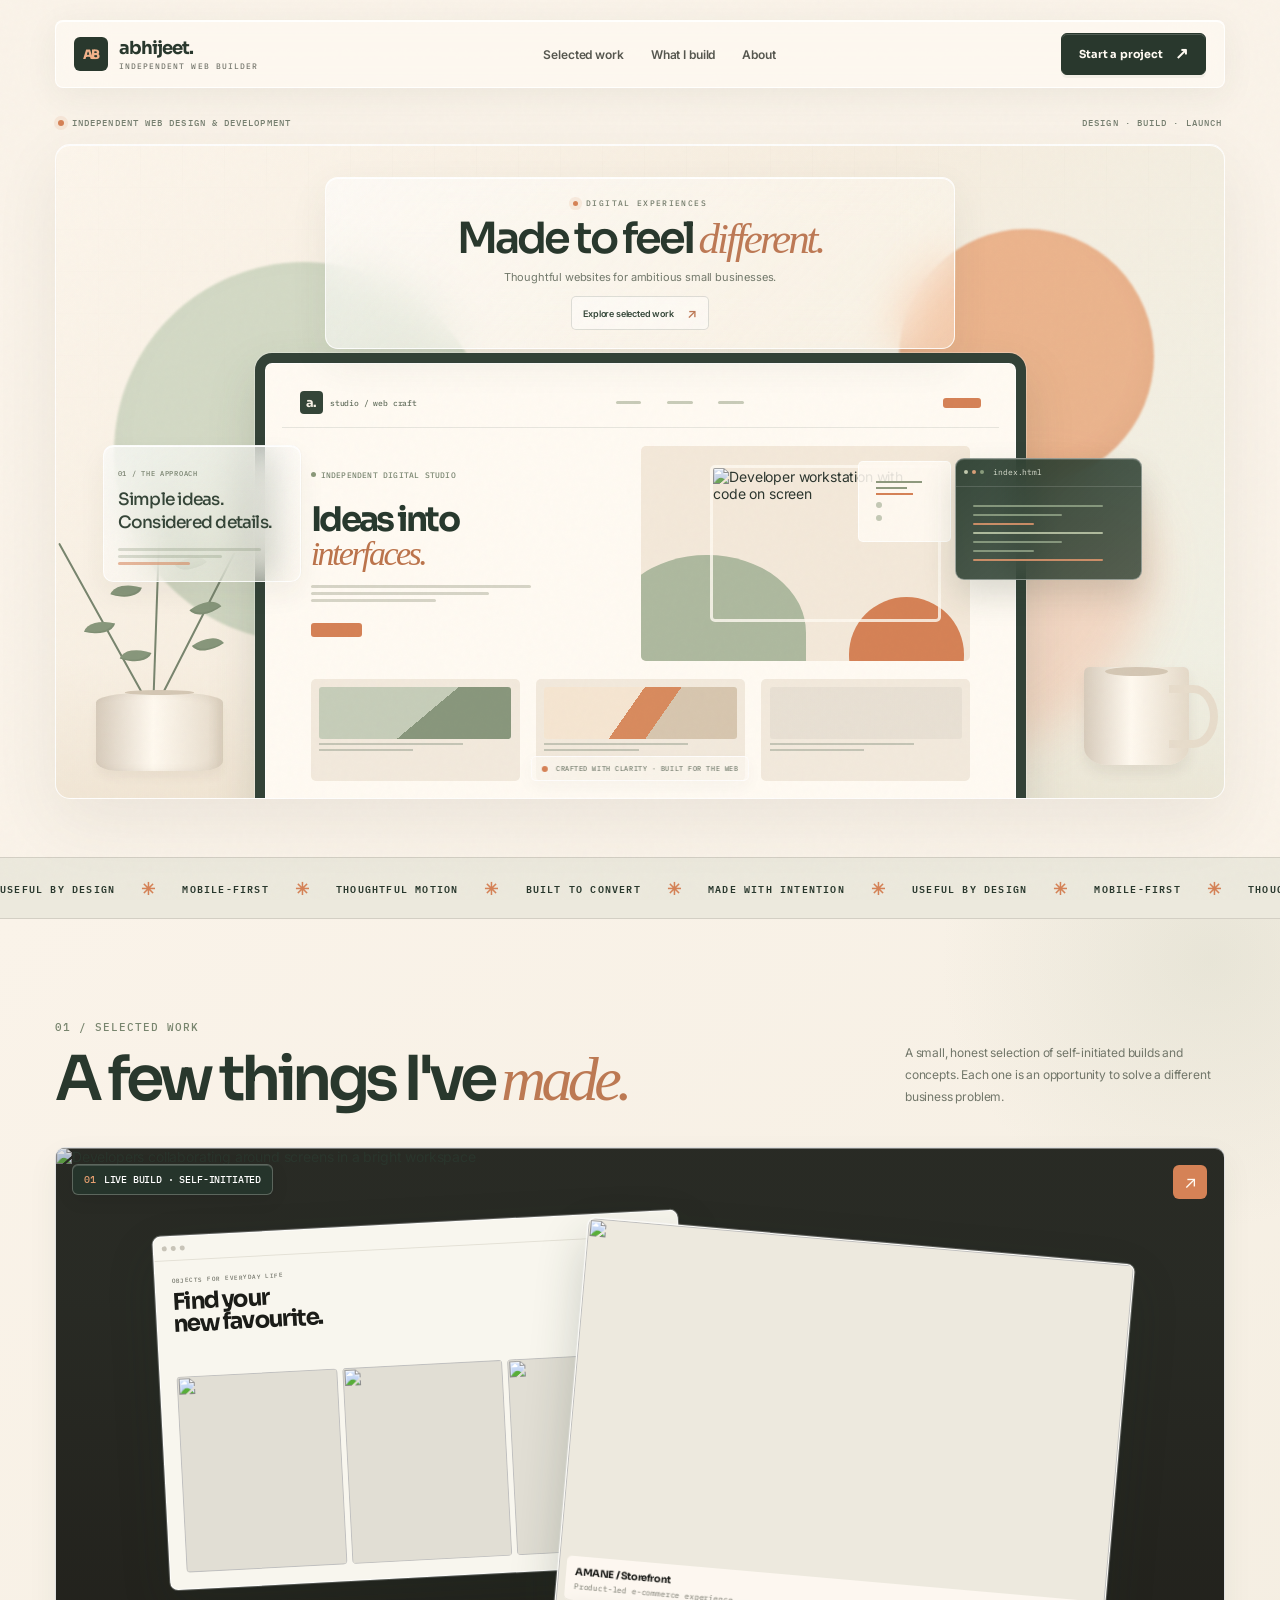
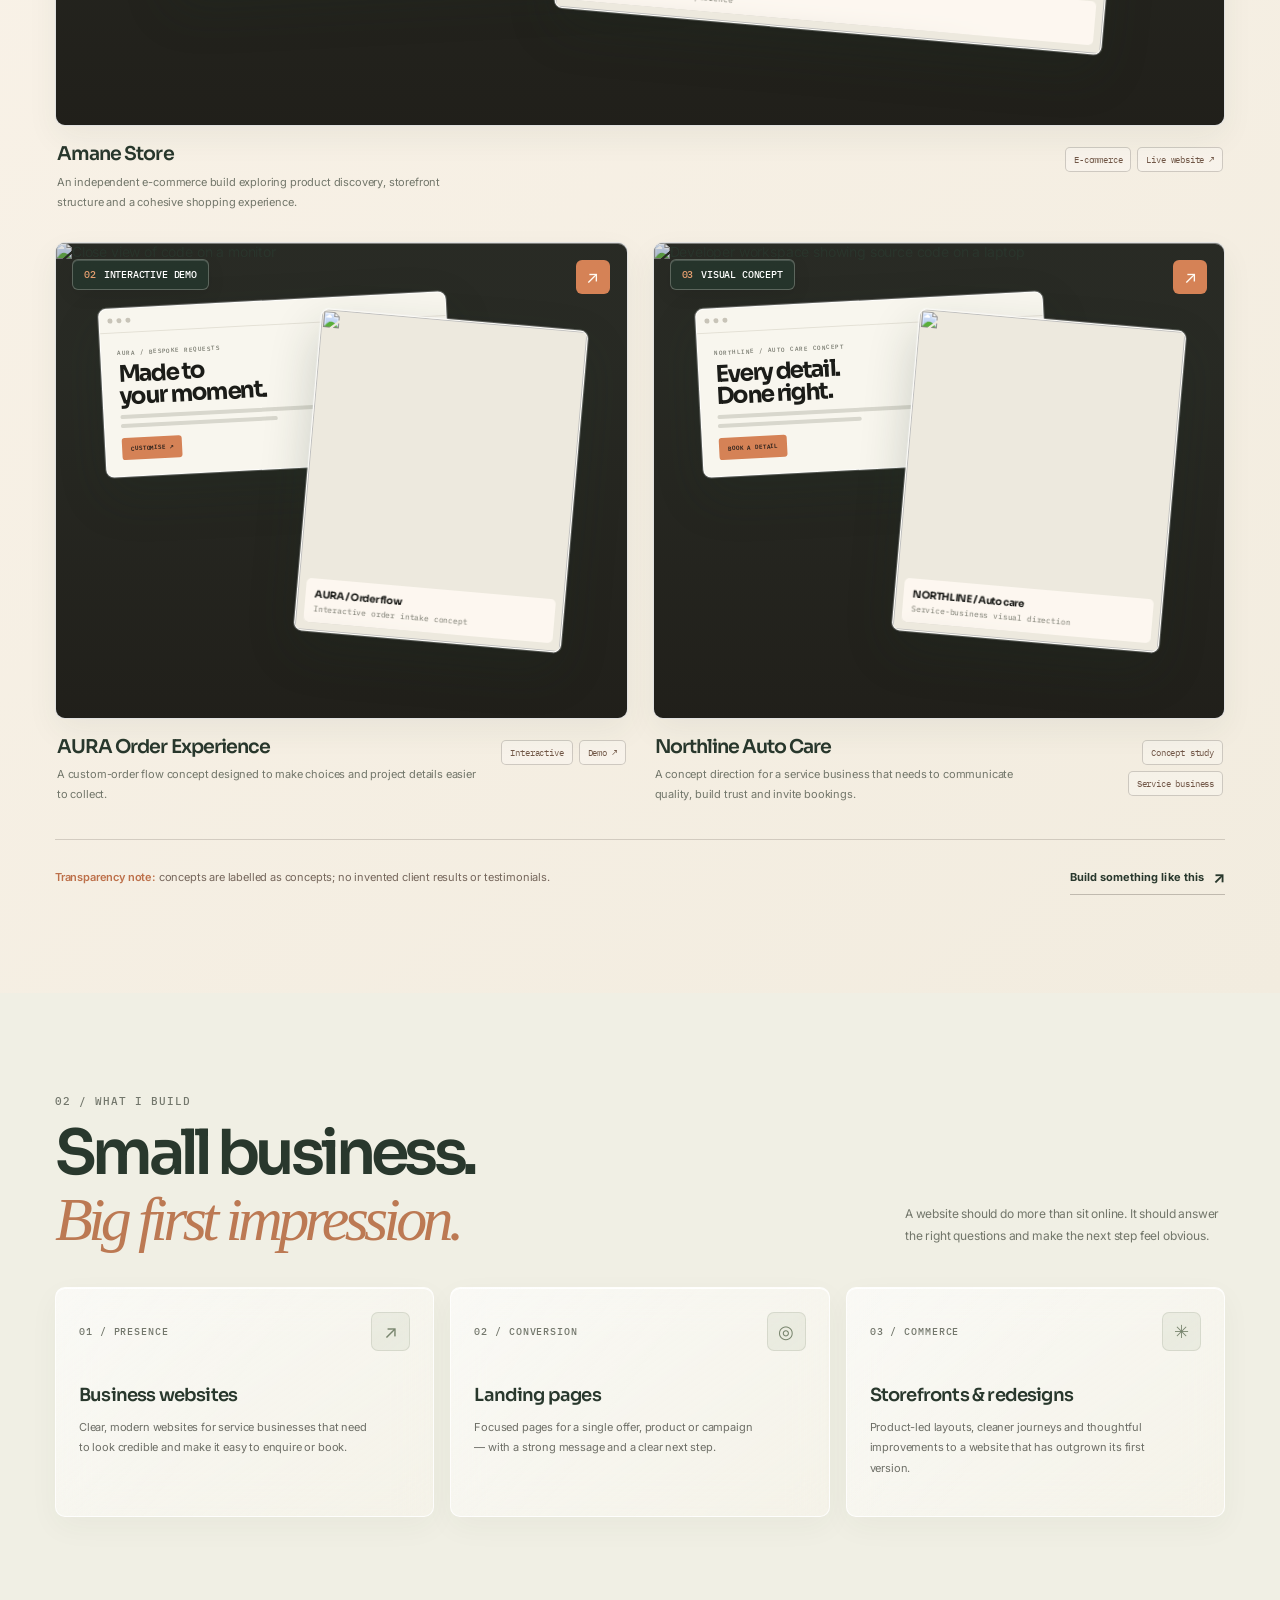
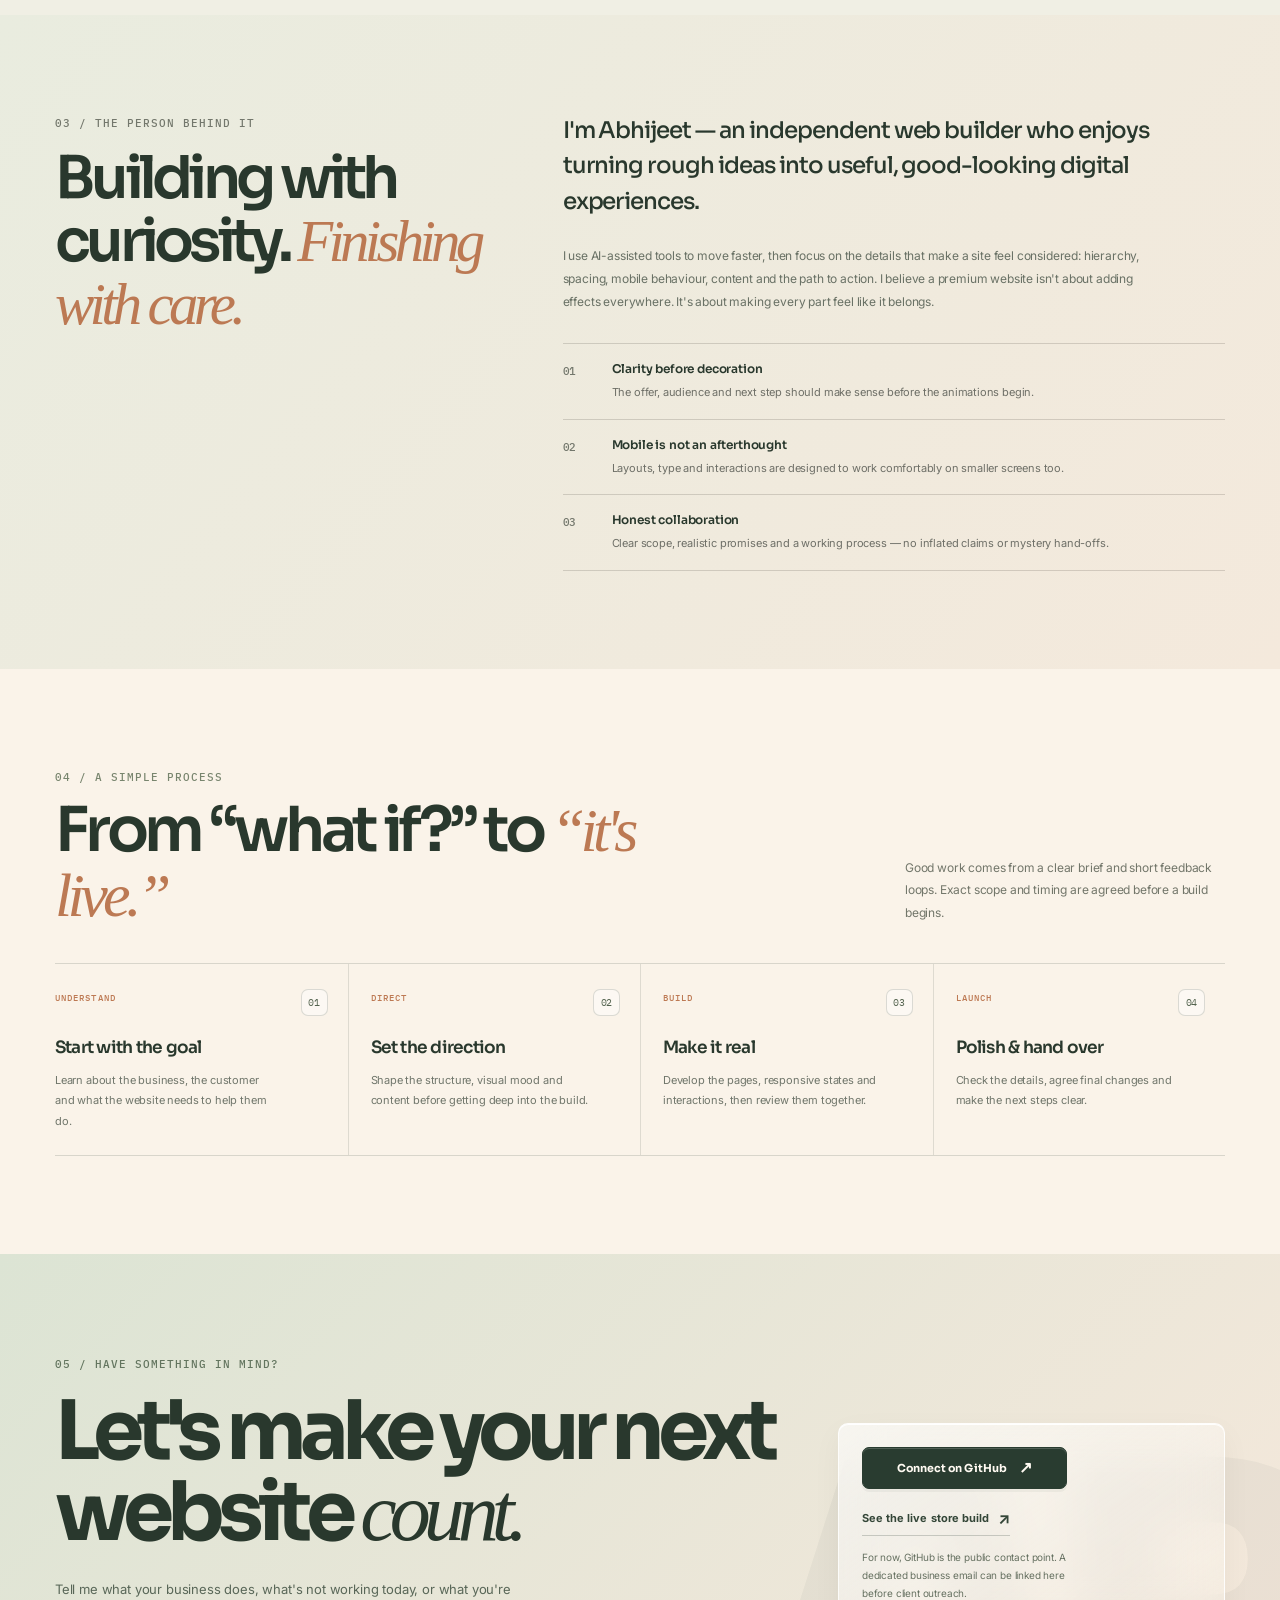
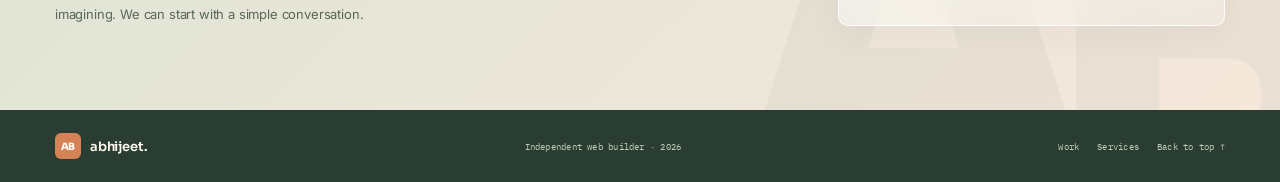
==== commit cae3fee8: "Redesign hero with reference-matched glassmorphism shapes and clean portfolio layout" ====
--- a/index.html
+++ b/index.html
@@ -886,6 +886,150 @@
       .scene-device,.scene-code-card{animation:none}
     }
 
+  
+    /* Glassmorphism direction from the supplied references — soft blobs and clear type */
+    :root{--paper:#faf2e7;--paper-2:#ece9dd;--ink:#29382d;--muted:#73776c;--line:rgba(41,56,45,.15);--acid:#d58256;--orange-soft:#e7a071;--sage:#b8c0aa;--sage-deep:#78856e;--dark:#29382d;--dark-2:#35483b;--white:#fffaf2;--heading:'Sora',sans-serif;--body:'Inter',sans-serif;--mono:'IBM Plex Mono',monospace}
+    body{background:#faf3e9;color:var(--ink)}
+    .wrap{width:min(1170px,calc(100% - 54px))}
+    .site-header{padding:10px 0 0;background:transparent}
+    .site-header .nav{height:68px;border-radius:8px;background:rgba(255,252,246,.56);border-color:rgba(255,255,255,.85);box-shadow:0 8px 34px rgba(45,58,42,.065),inset 0 1px rgba(255,255,255,.96);backdrop-filter:blur(24px) saturate(1.18);-webkit-backdrop-filter:blur(24px) saturate(1.18)}
+    .brand-mark{border-radius:6px;background:#29382d;color:#f0b18a}
+    .nav-cta,.btn{border-radius:6px;background:#29382d;border-color:#29382d;color:#fffaf2}
+    .nav-cta:hover,.btn:hover{background:#d58256;border-color:#d58256;color:#fffaf2}
+    .hero-v6{padding-top:28px;padding-bottom:58px}
+    .hero-minihead{display:flex;align-items:center;justify-content:space-between;gap:14px;margin:0 3px 14px;color:#778071}
+    .hero-kicker,.hero-minihead-right{font:500 9px/1.5 var(--mono);letter-spacing:.12em}
+    .hero-kicker{display:inline-flex;align-items:center;gap:8px}
+    .hero-kicker i,.stage-label i{display:inline-block;width:6px;height:6px;border-radius:50%;background:#d58256;box-shadow:0 0 0 4px rgba(213,130,86,.12)}
+    .hero-art.hero-scene.hero-v6-scene{
+      height:clamp(530px,58vw,655px);min-height:0;width:100%;margin:0 auto;overflow:hidden;isolation:isolate;
+      border-radius:15px;border:1px solid rgba(255,255,255,.9);
+      background:linear-gradient(135deg,#fcf5eb 0%,#f6eddf 45%,#eff0e4 100%);
+      box-shadow:0 22px 65px rgba(58,64,45,.08),inset 0 1px rgba(255,255,255,.98);
+    }
+    .hero-v6-scene .scene-grid{opacity:.22;background-size:42px 42px;mask-image:linear-gradient(180deg,rgba(0,0,0,.7),transparent 78%)}
+    .hero-v6-scene .scene-orb-sage{width:clamp(230px,30vw,380px);height:clamp(230px,30vw,380px);left:5%;top:18%;background:#c5d0b9;opacity:.72;filter:blur(1px)}
+    .hero-v6-scene .scene-orb-orange{width:clamp(160px,20vw,255px);height:clamp(160px,20vw,255px);right:6%;top:13%;background:#e8a071;opacity:.74;filter:blur(1px)}
+    .hero-blob{position:absolute;z-index:0;pointer-events:none;filter:blur(24px);opacity:.65}
+    .hero-blob-peach{width:31%;height:42%;right:5%;bottom:7%;border-radius:42% 58% 63% 37%/47% 39% 61% 53%;background:rgba(242,151,112,.42);transform:rotate(-19deg)}
+    .hero-blob-sage{width:31%;height:44%;left:28%;bottom:4%;border-radius:63% 37% 43% 57%/46% 55% 45% 54%;background:rgba(162,184,151,.44);transform:rotate(16deg)}
+    .hero-v6-scene .scene-device{width:66%;left:17%;top:32%;z-index:3;filter:drop-shadow(0 23px 23px rgba(38,54,42,.14));animation:device-settle .9s var(--ease) both}
+    .hero-v6-scene .device-screen{border-color:#334237;background:#fffaf2;box-shadow:inset 0 0 0 1px rgba(255,255,255,.78),0 0 0 1px rgba(255,255,255,.25)}
+    .stage-glass-main{
+      position:absolute;z-index:6;left:23%;top:5%;width:54%;min-height:155px;padding:20px 28px 18px;
+      display:flex;align-items:center;flex-direction:column;justify-content:center;text-align:center;
+      border:1px solid rgba(255,255,255,.85);border-radius:13px;
+      background:linear-gradient(135deg,rgba(255,255,255,.59),rgba(255,250,241,.34));
+      box-shadow:0 14px 38px rgba(51,66,50,.075),inset 0 1px rgba(255,255,255,.94);
+      backdrop-filter:blur(25px) saturate(1.16);-webkit-backdrop-filter:blur(25px) saturate(1.16);
+    }
+    .stage-label{display:inline-flex;align-items:center;gap:8px;font:500 8px var(--mono);letter-spacing:.17em;color:#737c6b;margin-bottom:8px}
+    .stage-label i{width:5px;height:5px}
+    .stage-glass-main h1{font:600 clamp(24px,3.6vw,43px)/1.06 var(--heading);letter-spacing:-.07em;color:#29382d;margin:0 0 7px}
+    .stage-glass-main h1 em{font-family:Georgia,serif;font-weight:400;color:#bd7955}
+    .stage-glass-main p{font:400 11px/1.6 var(--body);color:#72796b;margin:0 0 10px}
+    .stage-cta{display:inline-flex;align-items:center;gap:13px;padding:8px 11px;border:1px solid rgba(43,58,44,.15);border-radius:5px;background:rgba(255,255,255,.42);font:600 9px var(--body);color:#354739;transition:background .25s,border-color .25s,transform .25s}
+    .stage-cta span{font-size:13px;color:#bd7955;transition:transform .25s}
+    .stage-cta:hover{background:rgba(255,255,255,.8);border-color:rgba(213,130,86,.55);transform:translateY(-2px)}
+    .stage-cta:hover span{transform:translate(2px,-2px)}
+    .stage-glass-note{
+      position:absolute;z-index:7;left:4%;top:46%;width:17%;padding:16px 14px;
+      border:1px solid rgba(255,255,255,.82);border-radius:10px;
+      background:linear-gradient(145deg,rgba(255,255,255,.67),rgba(255,250,242,.31));
+      box-shadow:0 12px 28px rgba(45,58,42,.06),inset 0 1px rgba(255,255,255,.98);
+      backdrop-filter:blur(20px);-webkit-backdrop-filter:blur(20px);
+    }
+    .note-index{font:500 7px/1.5 var(--mono);letter-spacing:.1em;color:#78826f}
+    .stage-glass-note p{font:500 clamp(11px,1.5vw,17px)/1.35 var(--heading);letter-spacing:-.045em;color:#354538;margin:10px 0 13px}
+    .note-bars{display:flex;flex-direction:column;gap:4px}
+    .note-bars i{height:3px;width:85%;background:rgba(116,130,105,.25);border-radius:2px}
+    .note-bars i:nth-child(2){width:62%}.note-bars i:nth-child(3){width:43%;background:rgba(213,130,86,.55)}
+    .hero-v6-scene .scene-code-card{
+      z-index:7;right:7%;top:48%;width:16%;padding-bottom:12px;transform:rotate(0);
+      background:linear-gradient(140deg,rgba(42,61,47,.94),rgba(42,61,47,.79));
+      border:1px solid rgba(255,255,255,.43);border-radius:9px;
+      box-shadow:0 15px 32px rgba(39,57,43,.17),inset 0 1px rgba(255,255,255,.15);
+      backdrop-filter:blur(16px);-webkit-backdrop-filter:blur(16px);
+    }
+    .hero-v6-scene .code-card-top{height:28px}
+    .hero-v6-scene .code-lines{gap:7px}
+    .hero-v6-scene .scene-plant{left:1.5%;bottom:4%;height:43%;width:16%;z-index:2}
+    .hero-v6-scene .scene-plant .plant-vase{background:linear-gradient(90deg,#d7cbbb,#fff9ef 45%,#e4d9c8)}
+    .hero-v6-scene .scene-cup{right:3%;bottom:5%;width:9%;height:15%;z-index:4}
+    .hero-v6-scene .scene-caption{
+      bottom:2.5%;z-index:8;padding:7px 10px;border:1px solid rgba(255,255,255,.8);border-radius:5px;
+      background:rgba(255,252,246,.53);backdrop-filter:blur(15px);-webkit-backdrop-filter:blur(15px);
+      box-shadow:0 5px 18px rgba(48,61,45,.04);font-size:7px;letter-spacing:.08em;color:#778071;
+    }
+    .hero-v6-scene .caption-dot{background:#d58256}
+    .work-section{background:linear-gradient(140deg,#faf3e9,#f2ecdf);color:#29382d}
+    .work-section .label{color:#78856e}
+    .work-section .section-note{color:#72776a}
+    .project-visual{border-radius:10px;border:1px solid rgba(255,255,255,.86);box-shadow:0 12px 32px rgba(42,60,44,.06),inset 0 1px rgba(255,255,255,.4)}
+    .project-index{border-radius:6px}
+    .project-link-icon{border-radius:6px}
+    .mini-site-caption{border-radius:5px}
+    .services{background:#f0efe4}
+    .service-card{border-radius:10px;background:linear-gradient(145deg,rgba(255,255,255,.61),rgba(255,250,242,.32));border:1px solid rgba(255,255,255,.82);box-shadow:0 10px 30px rgba(42,60,44,.045),inset 0 1px rgba(255,255,255,.92);backdrop-filter:blur(18px);-webkit-backdrop-filter:blur(18px)}
+    .service-card:hover{background:linear-gradient(145deg,rgba(255,255,255,.86),rgba(255,250,242,.5));border-color:rgba(120,133,110,.44);box-shadow:0 15px 34px rgba(42,60,44,.075),inset 0 1px rgba(255,255,255,.98)}
+    .service-icon{border-radius:7px}
+    .about-section{background:linear-gradient(130deg,#e9ecdf,#f4e9dc)}
+    .process-section{background:#faf3e9}
+    .contact-section{background:linear-gradient(135deg,#dce4d4,#f5e8db)}
+    .contact-actions{border-radius:10px;background:linear-gradient(145deg,rgba(255,255,255,.61),rgba(255,250,242,.29));border-color:rgba(255,255,255,.84);backdrop-filter:blur(20px);-webkit-backdrop-filter:blur(20px)}
+    @media(max-width:900px){
+      .wrap{width:min(100% - 40px,760px)}
+      .hero-art.hero-scene.hero-v6-scene{height:560px}
+      .hero-v6-scene .scene-device{width:69%;left:15.5%;top:35%}
+      .stage-glass-main{left:19%;width:62%}
+      .stage-glass-note{left:3%;width:18%;padding:13px 10px}
+      .hero-v6-scene .scene-code-card{right:4%;width:17%;top:50%}
+    }
+    @media(max-width:680px){
+      .wrap{width:calc(100% - 28px)}
+      .site-header .nav{height:60px;border-radius:7px}
+      .hero-v6{padding-top:23px;padding-bottom:40px}
+      .hero-minihead{margin:0 2px 11px;align-items:flex-start}
+      .hero-kicker,.hero-minihead-right{font-size:7px;letter-spacing:.07em}
+      .hero-art.hero-scene.hero-v6-scene{height:440px;border-radius:9px}
+      .stage-glass-main{left:7%;top:4%;width:86%;min-height:125px;padding:14px 12px 12px;border-radius:9px}
+      .stage-label{font-size:7px;margin-bottom:6px}
+      .stage-glass-main h1{font-size:clamp(24px,7.3vw,32px);margin-bottom:6px}
+      .stage-glass-main p{font-size:10px;margin-bottom:8px}
+      .stage-cta{padding:7px 9px;font-size:8px;border-radius:4px}
+      .hero-v6-scene .scene-device{width:78%;left:11%;top:37%}
+      .hero-v6-scene .device-screen{border-width:5px 5px 8px;border-radius:11px 11px 5px 5px}
+      .hero-v6-scene .scene-plant{left:-1%;bottom:5%;height:31%;width:21%}
+      .hero-v6-scene .scene-cup{right:2%;bottom:7%;width:10%;height:12%}
+      .hero-v6-scene .scene-code-card{width:22%;right:3%;top:58%;border-radius:6px}
+      .hero-v6-scene .code-card-top{height:18px;padding:0 5px;gap:3px}
+      .hero-v6-scene .code-lines{gap:4px}
+      .stage-glass-note{left:4%;top:52%;width:22%;padding:9px 8px;border-radius:7px}
+      .stage-glass-note p{font-size:10px;margin:7px 0}
+      .note-index{font-size:5px}
+      .note-bars{gap:3px}.note-bars i{height:2px}
+      .hero-v6-scene .scene-caption{bottom:2%;max-width:70%;white-space:normal;text-align:center;font-size:6px;padding:6px 8px}
+      .hero-v6-scene .scene-orb-sage{left:1%;top:26%;width:40vw;height:40vw}
+      .hero-v6-scene .scene-orb-orange{right:-2%;top:30%;width:30vw;height:30vw}
+      .hero-v6-scene .hero-blob-peach{width:45%;height:35%;right:-8%;bottom:9%}
+      .hero-v6-scene .hero-blob-sage{width:47%;height:34%;left:18%;bottom:4%}
+      .hero-v6-scene .scene-grid{background-size:25px 25px}
+      .section{padding:66px 0}
+      .section-head h2{font-size:clamp(35px,9vw,49px)}
+      .featured .project-visual,.project-visual{aspect-ratio:1.12}
+      .service-card{border-radius:8px}
+      .contact-actions{border-radius:8px}
+    }
+    @media(max-width:390px){
+      .hero-art.hero-scene.hero-v6-scene{height:410px}
+      .hero-v6-scene .scene-device{top:40%;width:80%;left:10%}
+      .stage-glass-main{min-height:116px}
+      .stage-glass-note{top:55%;left:2%;width:22%}
+      .hero-v6-scene .scene-code-card{top:60%;right:2%;width:23%}
+      .hero-v6-scene .scene-plant{width:22%;height:28%}
+      .hero-minihead-right{font-size:6px}
+    }
+
   </style>
 </head>
 <body>
@@ -907,69 +1051,68 @@
   </header>
 
   <main id="top">
-    <section class="hero wrap">
-      <div class="hero-top">
-        <div class="eyebrow"><span class="dot"></span> Independent builder · Working worldwide</div>
-        <div class="availability"><span class="dot"></span> Open to new collaborations</div>
+    <section class="hero wrap hero-v6">
+      <div class="hero-minihead">
+        <span class="hero-kicker"><i></i> INDEPENDENT WEB DESIGN & DEVELOPMENT</span>
+        <span class="hero-minihead-right">DESIGN · BUILD · LAUNCH</span>
       </div>
-      <div class="hero-grid">
-        <div class="hero-copy-side">
-          <h1>Good businesses deserve <span class="serif">better</span> <span class="underline-mark">websites.</span></h1>
-          <p class="hero-copy">I build thoughtful, modern web experiences that help small businesses look credible, explain their value and turn more visits into real enquiries.</p>
-          <div class="hero-actions">
-            <a class="btn" href="#work">Explore the work <span class="arrow">↗</span></a>
-            <a class="text-link" href="#about">A little about me <span class="arrow">↓</span></a>
-          </div>
-          <div class="hero-foot">
-            <div class="micro-stat"><div class="micro-icon">↗</div><div><strong>Built for the real world</strong><span>Clear, useful, responsive</span></div></div>
-            <div class="micro-stat"><div class="micro-icon">✳</div><div><strong>AI-assisted, human-shaped</strong><span>Intentional, never cookie-cutter</span></div></div>
-          </div>
+      <div class="hero-art hero-scene hero-v6-scene" aria-label="Frosted glass portfolio hero with a laptop website mockup, soft abstract shapes, plant and cup">
+        <div class="scene-orb scene-orb-sage"></div>
+        <div class="scene-orb scene-orb-orange"></div>
+        <div class="scene-grid" aria-hidden="true"></div>
+        <div class="hero-blob hero-blob-peach"></div>
+        <div class="hero-blob hero-blob-sage"></div>
+        <div class="scene-plant" aria-hidden="true">
+          <span class="plant-stem stem-one"></span><span class="plant-stem stem-two"></span><span class="plant-stem stem-three"></span>
+          <i class="plant-leaf leaf-a"></i><i class="plant-leaf leaf-b"></i><i class="plant-leaf leaf-c"></i><i class="plant-leaf leaf-d"></i><i class="plant-leaf leaf-e"></i><i class="plant-leaf leaf-f"></i><i class="plant-leaf leaf-g"></i>
+          <div class="plant-vase"></div>
         </div>
-        <div class="hero-art hero-scene" aria-label="Minimal illustrated laptop displaying a website, with a plant and coffee cup">
-          <div class="scene-orb scene-orb-sage"></div>
-          <div class="scene-orb scene-orb-orange"></div>
-          <div class="scene-grid" aria-hidden="true"></div>
-          <div class="scene-plant" aria-hidden="true">
-            <span class="plant-stem stem-one"></span><span class="plant-stem stem-two"></span><span class="plant-stem stem-three"></span>
-            <i class="plant-leaf leaf-a"></i><i class="plant-leaf leaf-b"></i><i class="plant-leaf leaf-c"></i><i class="plant-leaf leaf-d"></i><i class="plant-leaf leaf-e"></i><i class="plant-leaf leaf-f"></i><i class="plant-leaf leaf-g"></i>
-            <div class="plant-vase"></div>
-          </div>
-          <div class="scene-device">
-            <div class="device-screen">
-              <div class="screen-toolbar">
-                <div class="screen-brand"><span class="screen-brand-mark">a.</span><span>studio / web craft</span></div>
-                <div class="screen-nav-lines"><i></i><i></i><i></i></div>
-                <span class="screen-nav-cta"></span>
+        <div class="stage-glass-main">
+          <span class="stage-label"><i></i> DIGITAL EXPERIENCES</span>
+          <h1>Made to feel <em>different.</em></h1>
+          <p>Thoughtful websites for ambitious small businesses.</p>
+          <a href="#work" class="stage-cta">Explore selected work <span>↗</span></a>
+        </div>
+        <div class="stage-glass-note">
+          <span class="note-index">01 / THE APPROACH</span>
+          <p>Simple ideas.<br>Considered details.</p>
+          <div class="note-bars"><i></i><i></i><i></i></div>
+        </div>
+        <div class="scene-device">
+          <div class="device-screen">
+            <div class="screen-toolbar">
+              <div class="screen-brand"><span class="screen-brand-mark">a.</span><span>studio / web craft</span></div>
+              <div class="screen-nav-lines"><i></i><i></i><i></i></div>
+              <span class="screen-nav-cta"></span>
+            </div>
+            <div class="screen-content">
+              <div class="screen-intro">
+                <span class="screen-eyebrow"><i></i> Independent digital studio</span>
+                <strong>Ideas into<br><em>interfaces.</em></strong>
+                <div class="screen-copy-lines"><i></i><i></i><i></i></div>
+                <span class="screen-button"></span>
               </div>
-              <div class="screen-content">
-                <div class="screen-intro">
-                  <span class="screen-eyebrow"><i></i> Independent digital studio</span>
-                  <strong>Ideas into<br><em>interfaces.</em></strong>
-                  <div class="screen-copy-lines"><i></i><i></i><i></i></div>
-                  <span class="screen-button"></span>
-                </div>
-                <div class="screen-art">
-                  <div class="screen-art-sage"></div><div class="screen-art-terracotta"></div>
-                  <div class="screen-art-photo"><img src="https://images.unsplash.com/photo-1498050108023-c5249f4df085?auto=format&fit=crop&w=700&q=80" alt="Developer workstation with code on screen" loading="lazy"></div>
-                  <div class="screen-art-mini"><span></span><span></span><span></span><i></i><i></i></div>
-                </div>
-              </div>
-              <div class="screen-bottom-cards">
-                <div class="screen-project"><span class="project-chip chip-sage"></span><i></i><i></i></div>
-                <div class="screen-project"><span class="project-chip chip-orange"></span><i></i><i></i></div>
-                <div class="screen-project"><span class="project-chip chip-image"></span><i></i><i></i></div>
+              <div class="screen-art">
+                <div class="screen-art-sage"></div><div class="screen-art-terracotta"></div>
+                <div class="screen-art-photo"><img src="https://images.unsplash.com/photo-1498050108023-c5249f4df085?auto=format&fit=crop&w=700&q=80" alt="Developer workstation with code on screen" loading="lazy"></div>
+                <div class="screen-art-mini"><span></span><span></span><span></span><i></i><i></i></div>
               </div>
             </div>
-            <div class="device-bezel"></div>
-            <div class="device-base"><span></span></div>
+            <div class="screen-bottom-cards">
+              <div class="screen-project"><span class="project-chip chip-sage"></span><i></i><i></i></div>
+              <div class="screen-project"><span class="project-chip chip-orange"></span><i></i><i></i></div>
+              <div class="screen-project"><span class="project-chip chip-image"></span><i></i><i></i></div>
+            </div>
           </div>
-          <div class="scene-code-card" aria-hidden="true">
-            <div class="code-card-top"><i></i><i></i><i></i><span>index.html</span></div>
-            <div class="code-lines"><b class="code-long"></b><b class="code-mid"></b><b class="code-short orange-line"></b><b class="code-long sage-line"></b><b class="code-mid"></b><b class="code-short"></b><b class="code-long orange-line"></b></div>
-          </div>
-          <div class="scene-cup" aria-hidden="true"><span></span></div>
-          <div class="scene-caption"><span class="caption-dot"></span><span>Thoughtful design, built for the web</span></div>
+          <div class="device-bezel"></div>
+          <div class="device-base"><span></span></div>
         </div>
+        <div class="scene-code-card" aria-hidden="true">
+          <div class="code-card-top"><i></i><i></i><i></i><span>index.html</span></div>
+          <div class="code-lines"><b class="code-long"></b><b class="code-mid"></b><b class="code-short orange-line"></b><b class="code-long sage-line"></b><b class="code-mid"></b><b class="code-short"></b><b class="code-long orange-line"></b></div>
+        </div>
+        <div class="scene-cup" aria-hidden="true"><span></span></div>
+        <div class="scene-caption"><span class="caption-dot"></span><span>Crafted with clarity · Built for the web</span></div>
       </div>
     </section>
 
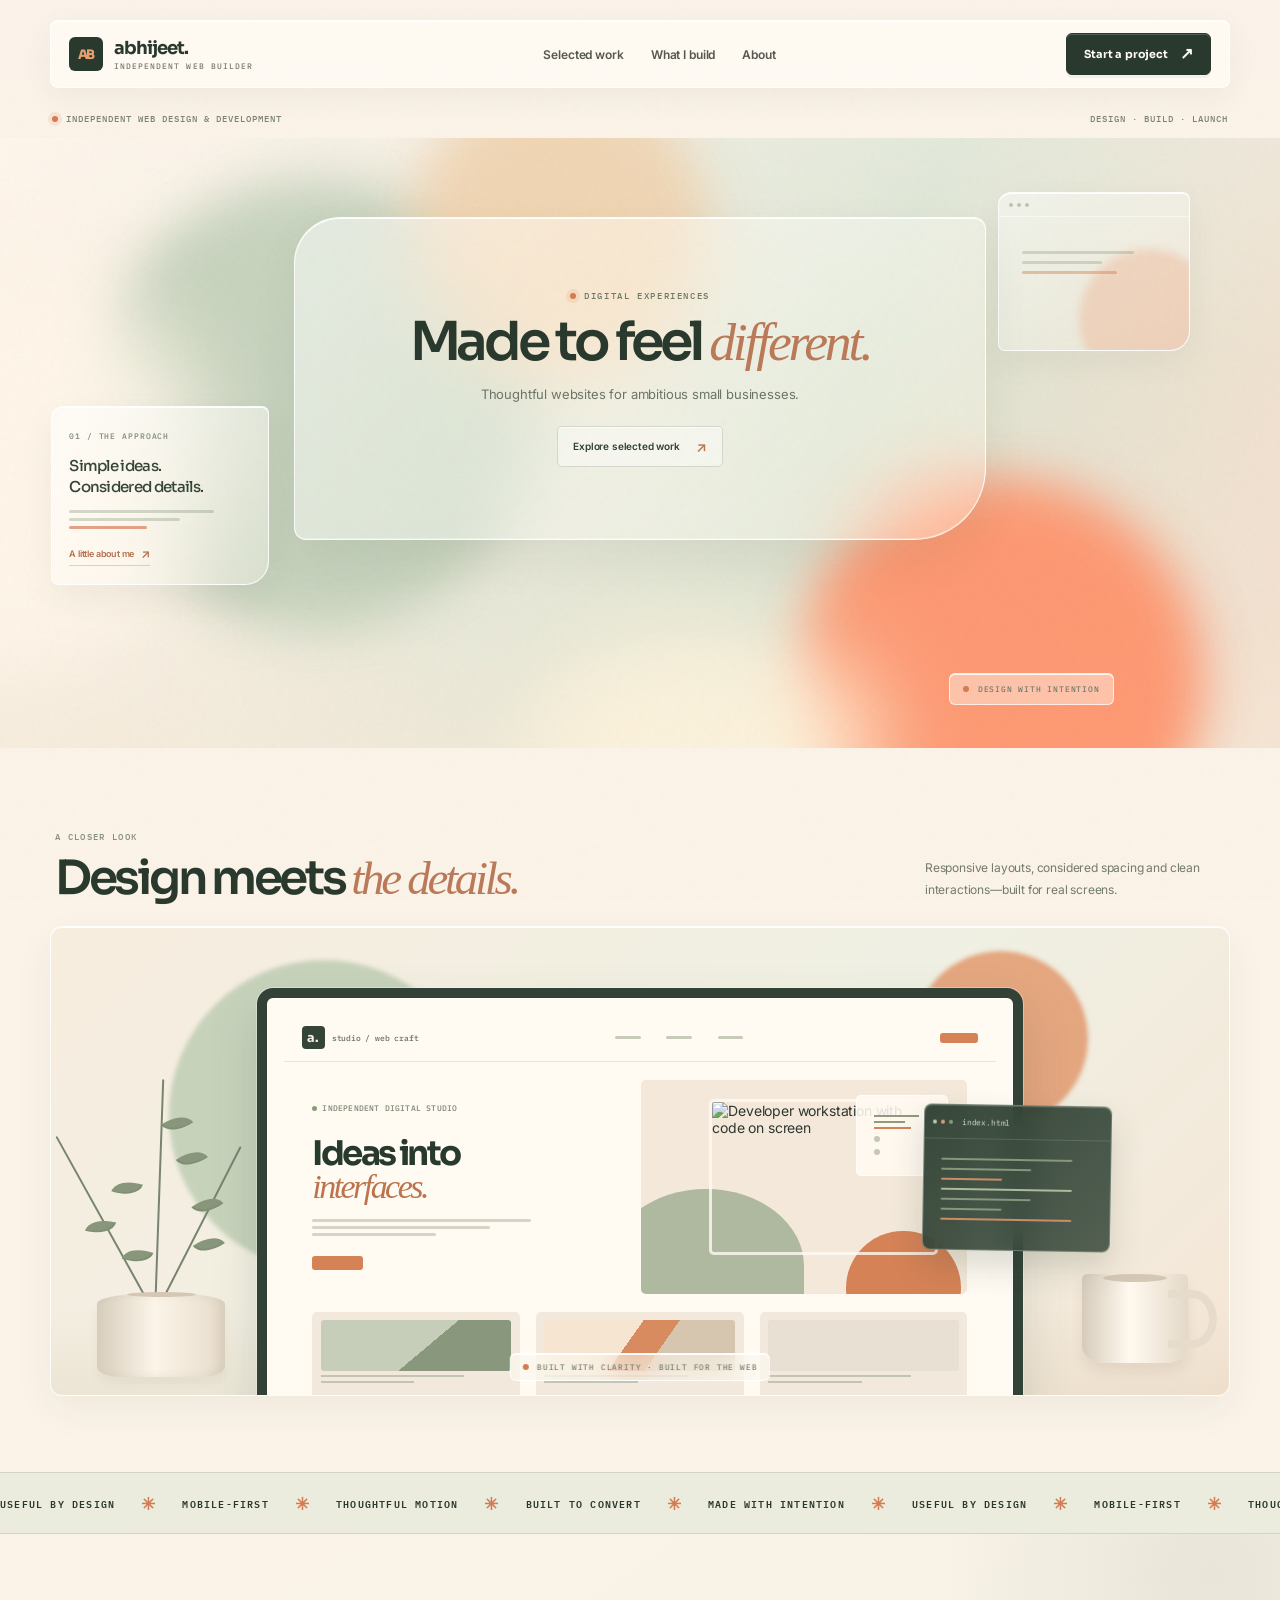
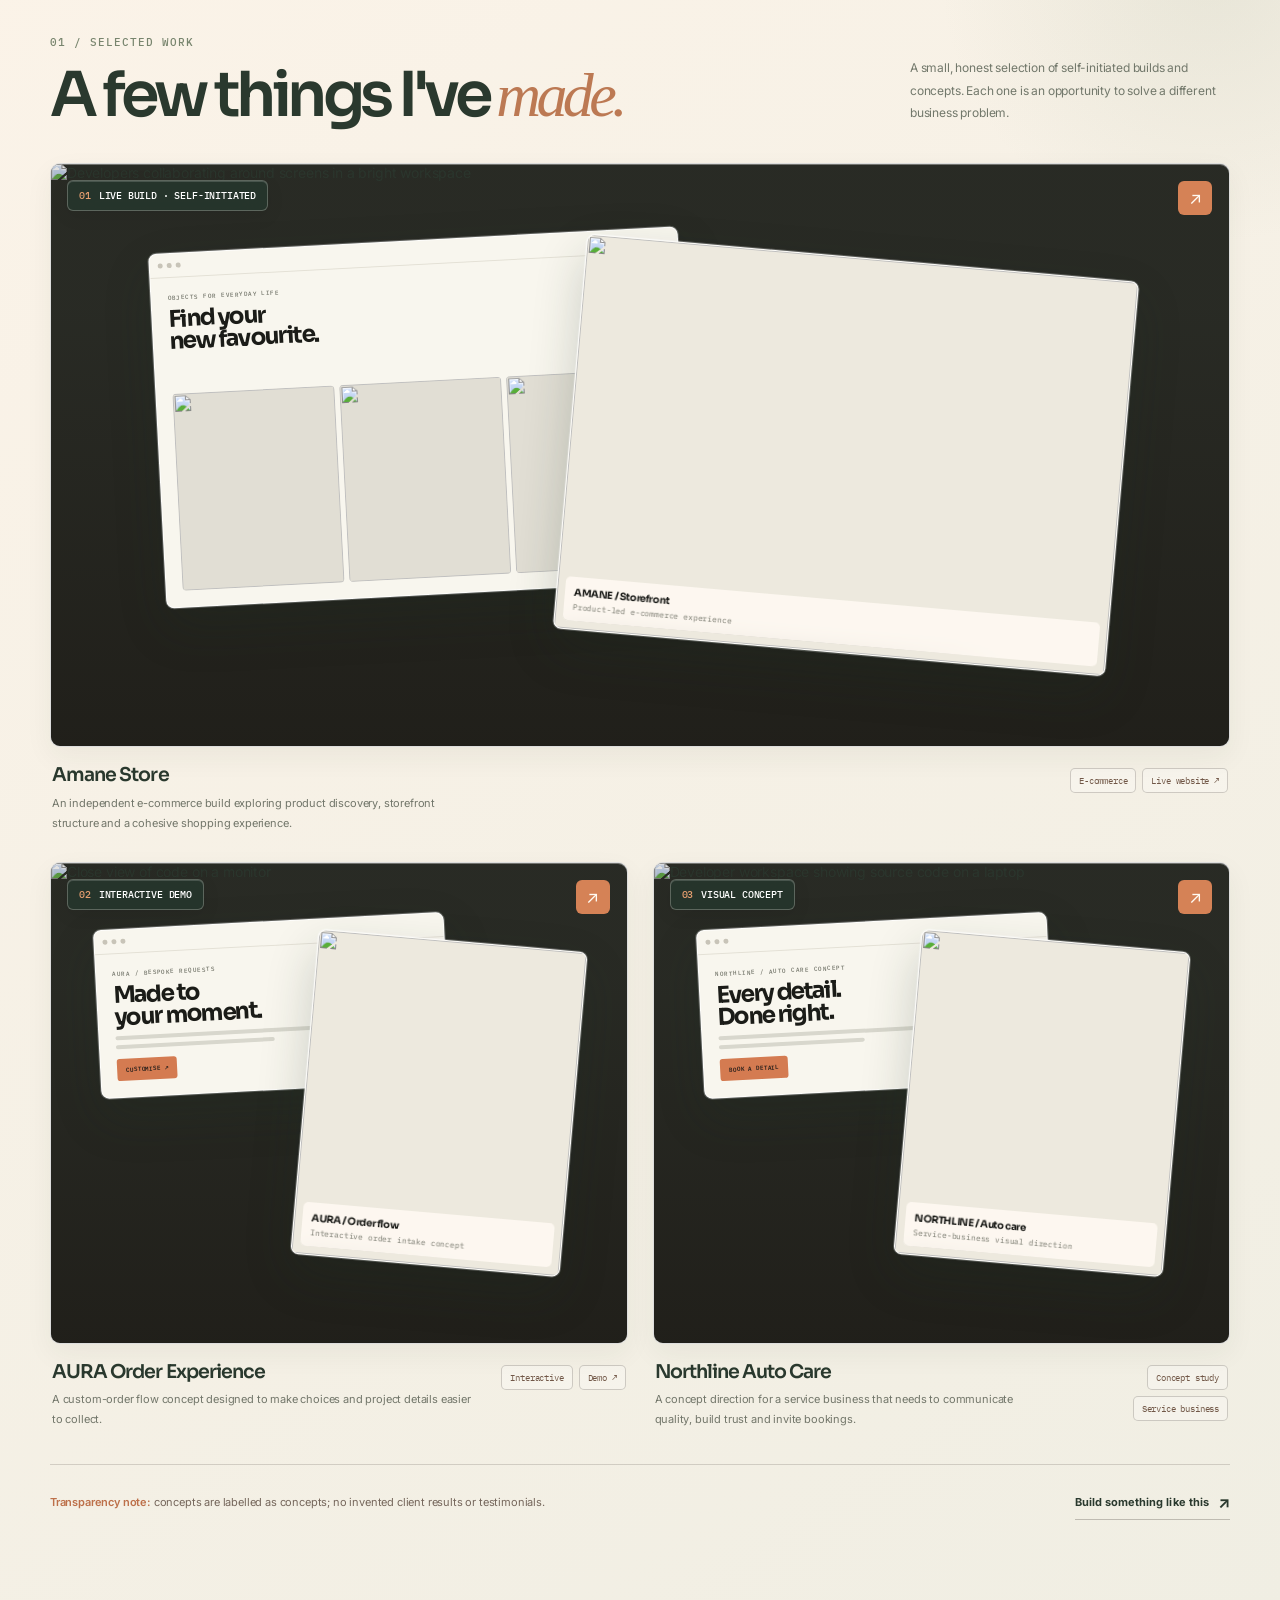
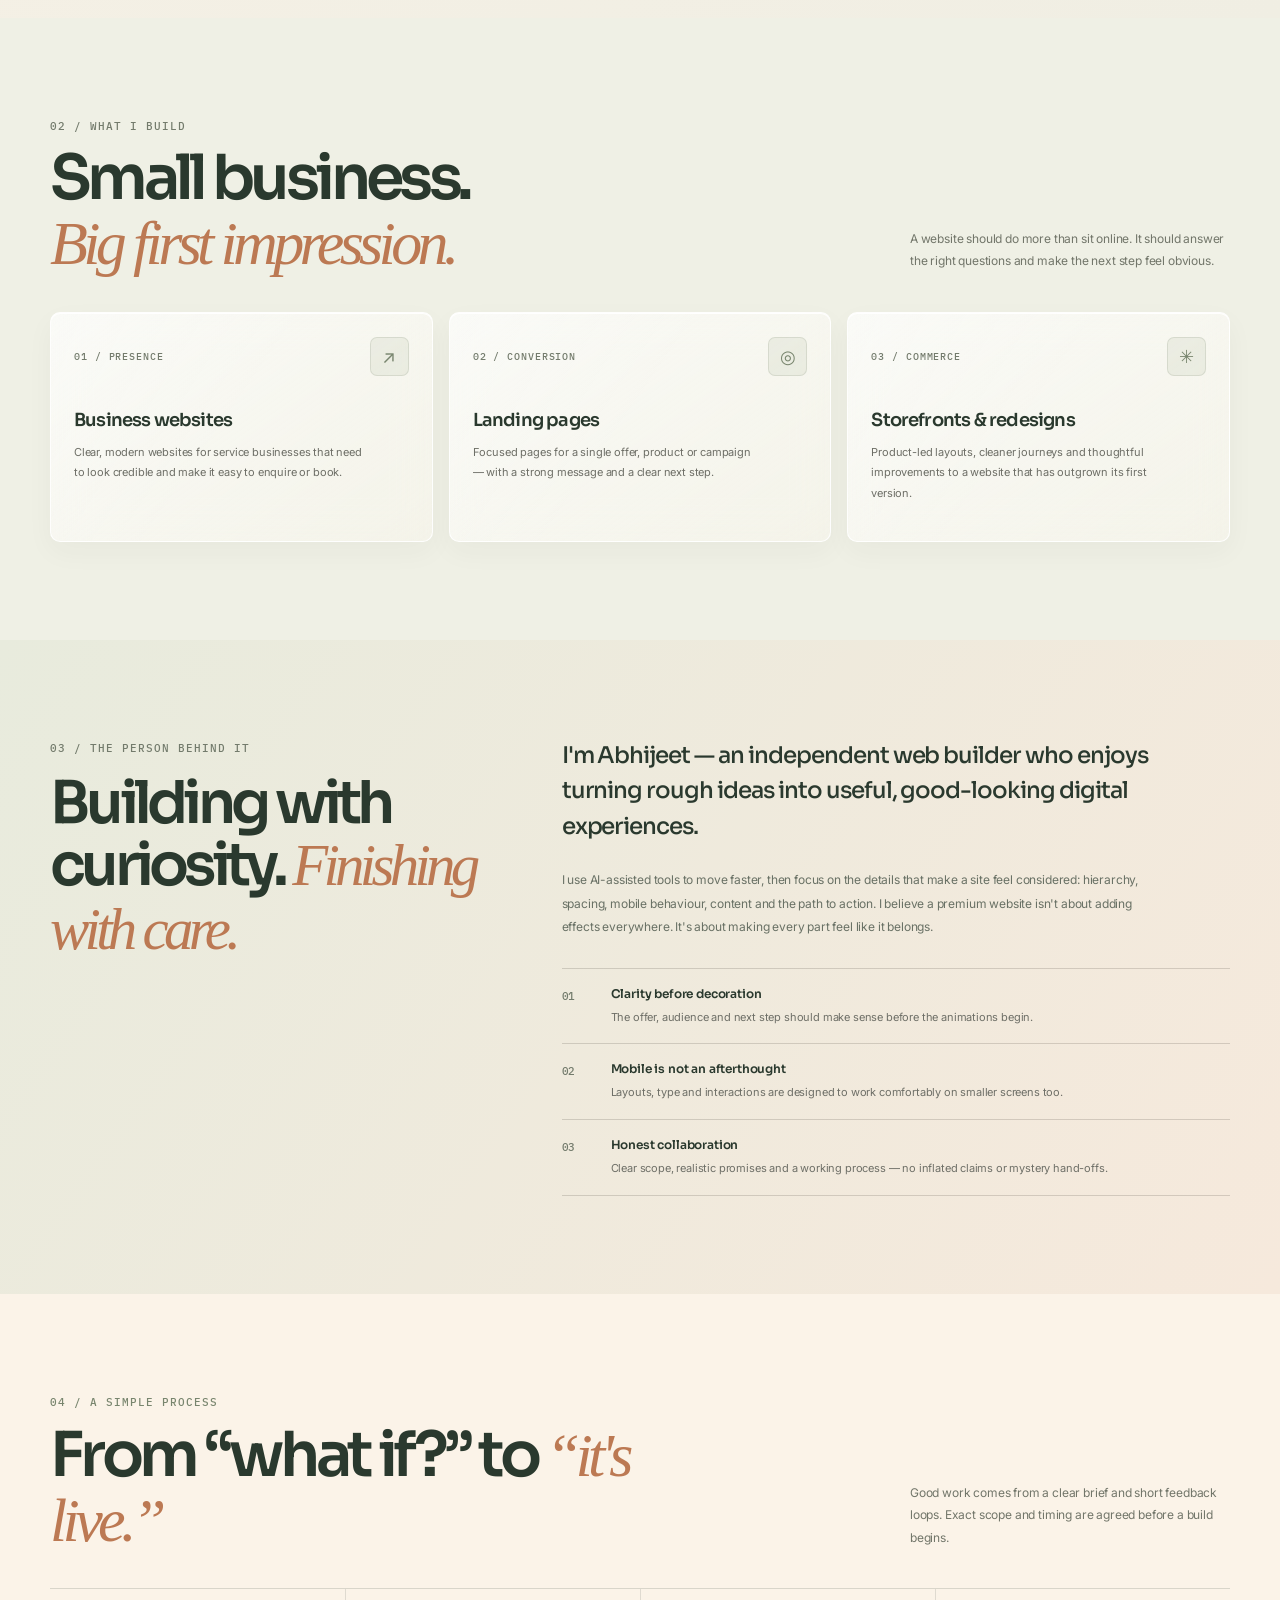
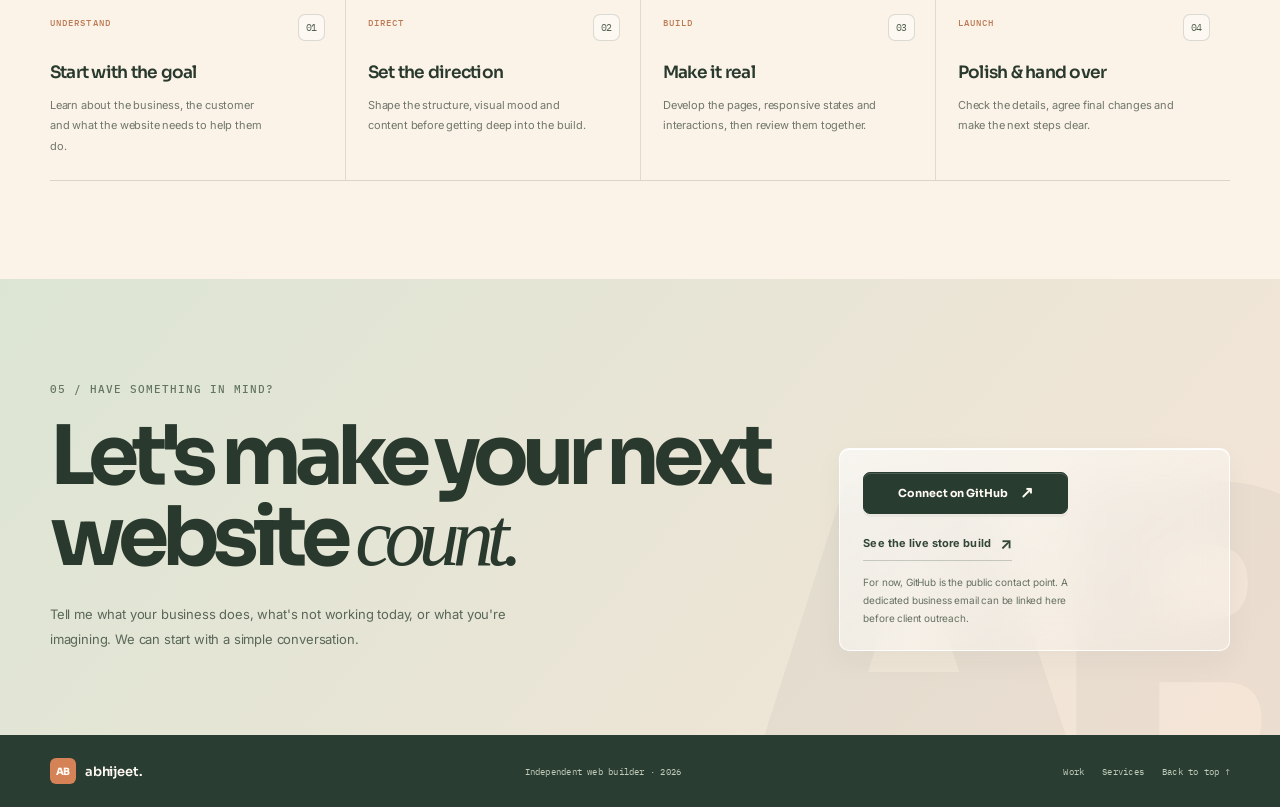
==== commit 81253efd: "Rebuild homepage hero as full-bleed glassmorphism UI and separate laptop showcase" ====
--- a/index.html
+++ b/index.html
@@ -1030,6 +1030,198 @@
       .hero-minihead-right{font-size:6px}
     }
 
+  
+    /* Art direction: the reference is a layout system, not a picture inside a frame */
+    :root{--paper:#fbf3e8;--paper-2:#ececde;--ink:#2a392e;--muted:#737b6c;--line:rgba(42,57,46,.15);--acid:#d47b51;--orange-soft:#e8a071;--sage:#b9c9b1;--sage-deep:#7d9479;--dark:#2a392e;--dark-2:#374b3d;--white:#fffaf3;--heading:'Sora',sans-serif;--body:'Inter',sans-serif;--mono:'IBM Plex Mono',monospace}
+    body{background:var(--paper);color:var(--ink)}
+    .wrap{width:min(1180px,calc(100% - 56px))}
+    .site-header{padding:10px 0 0;background:rgba(251,243,232,.24)}
+    .site-header .nav{height:68px;border-radius:8px;background:rgba(255,252,246,.68);border:1px solid rgba(255,255,255,.85);box-shadow:0 8px 30px rgba(42,57,46,.055),inset 0 1px rgba(255,255,255,.96);backdrop-filter:blur(23px) saturate(1.15);-webkit-backdrop-filter:blur(23px) saturate(1.15)}
+    .brand-mark{border-radius:6px;background:#2a392e;color:#e8a071}
+    .nav-cta,.btn{border-radius:6px;background:#2a392e;border-color:#2a392e;color:#fffaf3}
+    .nav-cta:hover,.btn:hover{background:#d47b51;border-color:#d47b51;color:#fffaf3}
+    .hero-v6{padding-top:24px;padding-bottom:0}
+    .hero-minihead{margin:0 2px 12px;display:flex;align-items:center;justify-content:space-between;gap:14px;color:#7c8372}
+    .hero-kicker,.hero-minihead-right{font:500 9px/1.5 var(--mono);letter-spacing:.11em}
+    .hero-kicker{display:inline-flex;align-items:center;gap:8px}
+    .hero-kicker i{display:inline-block;width:6px;height:6px;background:#d47b51;border-radius:50%;box-shadow:0 0 0 4px rgba(212,123,81,.13)}
+    .hero-art.hero-scene.hero-v6-scene.hero-abstract{
+      position:relative;isolation:isolate;overflow:hidden;
+      width:100vw;height:clamp(450px,54vw,610px);
+      margin-left:calc(50% - 50vw);margin-right:calc(50% - 50vw);
+      border:0;border-radius:0;
+      background:linear-gradient(112deg,#fff4e8 0%,#f4eee0 28%,#dce4d2 62%,#f7e1d0 100%);
+      box-shadow:none;
+    }
+    .hero-abstract:before{content:"";position:absolute;inset:0;z-index:-2;background:linear-gradient(180deg,rgba(255,255,255,.2),transparent 38%,rgba(239,225,208,.15))}
+    .hero-abstract:after{content:"";position:absolute;z-index:-1;left:0;right:0;bottom:0;height:19%;background:linear-gradient(180deg,transparent,rgba(247,235,218,.42));pointer-events:none}
+    .abstract-grain{position:absolute;inset:0;z-index:0;opacity:.13;pointer-events:none;background-image:url("data:image/svg+xml,%3Csvg viewBox='0 0 160 160' xmlns='http://www.w3.org/2000/svg'%3E%3Cfilter id='g'%3E%3CfeTurbulence type='fractalNoise' baseFrequency='.83' numOctaves='3' stitchTiles='stitch'/%3E%3C/filter%3E%3Crect width='100%25' height='100%25' filter='url(%23g)' opacity='.18'/%3E%3C/svg%3E")}
+    .abstract-orb{position:absolute;z-index:0;border-radius:50%;pointer-events:none;filter:blur(25px);opacity:.83;will-change:transform}
+    .orb-sage{width:clamp(260px,36vw,450px);height:clamp(260px,36vw,450px);left:7%;top:7%;background:#bdcdb6;opacity:.82}
+    .orb-peach{width:clamp(180px,24vw,300px);height:clamp(180px,24vw,300px);left:32%;top:-9%;background:#f0d2ae;opacity:.87}
+    .orb-orange{width:clamp(250px,32vw,420px);height:clamp(250px,32vw,420px);right:6%;bottom:-23%;background:#ff9168;opacity:.9}
+    .abstract-wash{position:absolute;z-index:0;pointer-events:none;filter:blur(43px);border-radius:50%}
+    .wash-left{width:29%;height:65%;left:-13%;top:22%;background:rgba(255,247,234,.91)}
+    .wash-bottom{width:28%;height:39%;left:41%;bottom:-19%;background:rgba(255,245,221,.82)}
+    .abstract-main-glass{
+      position:absolute;z-index:4;left:23%;top:13%;width:54%;height:53%;min-height:235px;
+      display:flex;flex-direction:column;align-items:center;justify-content:center;text-align:center;
+      padding:28px 30px;
+      border:1px solid rgba(255,255,255,.87);
+      border-radius:46px 12px 72px 12px;
+      background:linear-gradient(132deg,rgba(255,255,255,.53),rgba(255,251,243,.3));
+      box-shadow:0 18px 45px rgba(58,77,56,.08),inset 0 1px rgba(255,255,255,.95),inset 0 -1px rgba(255,255,255,.28);
+      backdrop-filter:blur(28px) saturate(1.17);-webkit-backdrop-filter:blur(28px) saturate(1.17);
+    }
+    .stage-label{display:inline-flex;align-items:center;gap:8px;margin:0 0 14px;font:500 9px var(--mono);letter-spacing:.18em;color:#6c7b67}
+    .stage-label i{width:6px;height:6px;border-radius:50%;background:#d47b51;box-shadow:0 0 0 4px rgba(212,123,81,.13)}
+    .abstract-main-glass h1{font:600 clamp(36px,4.2vw,59px)/1.04 var(--heading);letter-spacing:-.075em;color:#2a392e;margin:0 0 12px}
+    .abstract-main-glass h1 em{font-family:Georgia,serif;font-weight:400;color:#bb7958;letter-spacing:-.06em}
+    .abstract-main-glass p{max-width:370px;font:400 13px/1.75 var(--body);color:#6b7668;margin:0 0 20px}
+    .stage-cta{display:inline-flex;align-items:center;justify-content:center;gap:16px;border:1px solid rgba(43,59,46,.16);border-radius:5px;background:rgba(255,255,255,.42);padding:11px 15px;color:#304333;font:600 10px var(--body);box-shadow:inset 0 1px rgba(255,255,255,.8);transition:background .25s,border-color .25s,transform .25s}
+    .stage-cta span{font-size:14px;color:#ba7350;transition:transform .25s}
+    .stage-cta:hover{background:rgba(255,255,255,.8);border-color:rgba(212,123,81,.47);transform:translateY(-2px)}
+    .stage-cta:hover span{transform:translate(2px,-2px)}
+    .abstract-side-glass{
+      position:absolute;z-index:5;left:4%;top:44%;width:17%;min-height:145px;padding:18px 17px;
+      border:1px solid rgba(255,255,255,.88);border-radius:12px 7px 24px 7px;
+      background:linear-gradient(140deg,rgba(255,255,255,.63),rgba(255,250,241,.32));
+      box-shadow:0 13px 35px rgba(44,63,45,.065),inset 0 1px rgba(255,255,255,.97);
+      backdrop-filter:blur(22px) saturate(1.12);-webkit-backdrop-filter:blur(22px) saturate(1.12);
+    }
+    .note-index{font:500 8px/1.5 var(--mono);letter-spacing:.11em;color:#7b8773}
+    .abstract-side-glass p{font:500 15px/1.42 var(--heading);letter-spacing:-.045em;color:#344537;margin:13px 0}
+    .note-bars{display:flex;flex-direction:column;gap:5px;margin:12px 0 14px}
+    .note-bars i{height:3px;width:80%;background:rgba(99,121,92,.27);border-radius:4px}
+    .note-bars i:nth-child(2){width:61%}.note-bars i:nth-child(3){width:43%;background:rgba(212,123,81,.68)}
+    .abstract-side-glass a{display:inline-flex;align-items:center;gap:7px;font:600 9px var(--body);color:#b36f4e;border-bottom:1px solid rgba(179,111,78,.3);padding-bottom:4px}
+    .abstract-side-glass a span{font-size:12px}
+    .abstract-glass-tile{
+      position:absolute;z-index:3;right:7%;top:9%;width:15%;height:26%;
+      border:1px solid rgba(255,255,255,.85);border-radius:13px 7px 20px 7px;
+      background:linear-gradient(145deg,rgba(255,255,255,.48),rgba(255,255,255,.15));
+      box-shadow:0 12px 32px rgba(48,64,47,.05),inset 0 1px rgba(255,255,255,.95);
+      backdrop-filter:blur(24px) saturate(1.15);-webkit-backdrop-filter:blur(24px) saturate(1.15);
+      overflow:hidden;
+    }
+    .tile-top{height:24px;display:flex;align-items:center;gap:4px;padding:0 10px;border-bottom:1px solid rgba(255,255,255,.54)}
+    .tile-top i{width:4px;height:4px;border-radius:50%;background:rgba(78,102,72,.32)}
+    .tile-orb{position:absolute;width:73%;aspect-ratio:1;border-radius:50%;right:-15%;bottom:-24%;background:rgba(237,157,113,.29);filter:blur(4px)}
+    .tile-lines{position:absolute;left:12%;right:16%;top:37%;display:flex;flex-direction:column;gap:7px}
+    .tile-lines i{height:3px;width:82%;background:rgba(83,108,78,.22);border-radius:2px}
+    .tile-lines i:nth-child(2){width:58%}.tile-lines i:nth-child(3){width:69%;background:rgba(212,123,81,.43)}
+    .abstract-glass-chip{position:absolute;z-index:5;right:13%;bottom:7%;display:flex;align-items:center;gap:9px;padding:10px 13px;border:1px solid rgba(255,255,255,.7);border-radius:6px;background:rgba(255,252,245,.42);box-shadow:inset 0 1px rgba(255,255,255,.9);backdrop-filter:blur(16px);-webkit-backdrop-filter:blur(16px);font:500 8px var(--mono);letter-spacing:.1em;color:#6f7b69}
+    .abstract-glass-chip span{width:6px;height:6px;border-radius:50%;background:#d47b51}
+    /* Laptop showcase is a separate section so the hero behaves like a website, not a poster */
+    .device-showcase{padding:78px 0 76px}
+    .device-showcase-heading{display:flex;justify-content:space-between;align-items:end;gap:34px;margin:0 5px 23px}
+    .device-showcase-heading .label{color:#849079;font:500 9px var(--mono);letter-spacing:.15em}
+    .device-showcase-heading h2{font:600 clamp(30px,4vw,47px)/1.06 var(--heading);letter-spacing:-.07em;margin:11px 0 0;color:#2a392e}
+    .device-showcase-heading h2 em{font-family:Georgia,serif;font-weight:400;color:#bb7958}
+    .device-showcase-heading p{max-width:300px;color:#737b6c;font:400 12px/1.8 var(--body);margin:0 0 3px}
+    .device-showcase-scene{
+      position:relative;isolation:isolate;overflow:hidden;height:clamp(340px,40vw,470px);
+      border-radius:12px;background:linear-gradient(135deg,#f7eddf,#eff0e3 55%,#f5e6d6);
+      border:1px solid rgba(255,255,255,.88);box-shadow:0 14px 40px rgba(43,58,44,.055),inset 0 1px rgba(255,255,255,.95);
+    }
+    .device-showcase-scene:after{content:"";position:absolute;z-index:-1;left:0;right:0;bottom:0;height:19%;background:linear-gradient(180deg,transparent,rgba(212,196,170,.22))}
+    .show-orb{position:absolute;z-index:0;border-radius:50%;filter:blur(2px)}
+    .show-orb-sage{width:clamp(190px,25vw,310px);height:clamp(190px,25vw,310px);left:10%;top:7%;background:rgba(188,203,178,.8)}
+    .show-orb-orange{width:clamp(100px,14vw,175px);height:clamp(100px,14vw,175px);right:12%;top:5%;background:rgba(226,153,109,.84)}
+    .show-halo{position:absolute;z-index:0;width:54%;height:60%;left:23%;bottom:5%;border-radius:50%;background:rgba(255,250,239,.67);filter:blur(38px)}
+    .device-showcase-scene .scene-device{width:65%;left:17.5%;top:13%;z-index:3;filter:drop-shadow(0 22px 23px rgba(38,54,42,.14));animation:device-settle .9s var(--ease) both}
+    .device-showcase-scene .device-screen{border-color:#334237;background:#fffaf2;border-radius:16px 16px 7px 7px;box-shadow:inset 0 0 0 1px rgba(255,255,255,.8),0 0 0 1px rgba(255,255,255,.3)}
+    .device-showcase-scene .scene-plant{left:2%;bottom:4%;height:63%;width:16%;z-index:2}
+    .device-showcase-scene .scene-code-card{z-index:5;right:10%;top:38%;width:16%;background:linear-gradient(135deg,rgba(42,61,47,.94),rgba(42,61,47,.8));border:1px solid rgba(255,255,255,.28);border-radius:8px;box-shadow:0 16px 32px rgba(39,57,43,.17),inset 0 1px rgba(255,255,255,.15);backdrop-filter:blur(15px);-webkit-backdrop-filter:blur(15px)}
+    .device-showcase-scene .scene-cup{right:3.5%;bottom:7%;width:9%;height:19%;z-index:4}
+    .showcase-caption{position:absolute;z-index:6;left:50%;bottom:3%;transform:translateX(-50%);display:flex;align-items:center;gap:8px;padding:8px 12px;border:1px solid rgba(255,255,255,.86);border-radius:6px;background:rgba(255,252,245,.48);box-shadow:inset 0 1px rgba(255,255,255,.96);backdrop-filter:blur(14px);-webkit-backdrop-filter:blur(14px);white-space:nowrap;color:#78816f;font:500 8px var(--mono);letter-spacing:.1em}
+    .showcase-caption .caption-dot{width:6px;height:6px;border-radius:50%;background:#d47b51}
+    .marquee{background:#ececde}
+    .marquee-set i{color:#d47b51}
+    .work-section{background:linear-gradient(145deg,#fbf3e8,#f0eee3);color:#2a392e}
+    .work-section .label{color:#78856e}.work-section .section-note{color:#72786b}
+    .project-visual{border-radius:10px;border-color:rgba(255,255,255,.84);box-shadow:0 10px 28px rgba(42,60,44,.055),inset 0 1px rgba(255,255,255,.35)}
+    .project-index{border-radius:6px}.project-link-icon{border-radius:6px}
+    .services{background:#eff0e5}
+    .service-card{border-radius:10px;background:linear-gradient(145deg,rgba(255,255,255,.68),rgba(255,250,242,.34));border-color:rgba(255,255,255,.86);box-shadow:0 10px 28px rgba(42,60,44,.04),inset 0 1px rgba(255,255,255,.95);backdrop-filter:blur(18px);-webkit-backdrop-filter:blur(18px)}
+    .service-card:hover{background:rgba(255,255,255,.8);border-color:rgba(125,148,121,.5)}
+    .service-icon{border-radius:7px}
+    .about-section{background:linear-gradient(125deg,#e8ebdd,#f6e9dc)}
+    .process-section{background:#fbf3e8}
+    .contact-section{background:linear-gradient(130deg,#dce5d4,#f5e5d7)}
+    .contact-actions{border-radius:10px;background:linear-gradient(145deg,rgba(255,255,255,.62),rgba(255,250,242,.3));border-color:rgba(255,255,255,.86);backdrop-filter:blur(20px);-webkit-backdrop-filter:blur(20px)}
+    @media(max-width:900px){
+      .wrap{width:min(100% - 40px,760px)}
+      .hero-art.hero-scene.hero-v6-scene.hero-abstract{height:520px}
+      .abstract-main-glass{left:21%;width:58%;top:14%;height:52%}
+      .abstract-side-glass{left:3%;width:19%;padding:15px 12px}
+      .abstract-glass-tile{right:5%;width:16%;height:25%}
+      .device-showcase-scene{height:390px}
+      .device-showcase-scene .scene-device{width:70%;left:15%;top:17%}
+      .device-showcase-scene .scene-code-card{right:6%;width:18%;top:42%}
+    }
+    @media(max-width:680px){
+      .wrap{width:calc(100% - 28px)}
+      .site-header{padding-top:7px}.site-header .nav{height:60px;border-radius:7px;padding:0 12px}
+      .hero-v6{padding-top:22px}
+      .hero-minihead{align-items:center;margin:0 2px 10px}
+      .hero-kicker,.hero-minihead-right{font-size:6.5px;letter-spacing:.055em}
+      .hero-art.hero-scene.hero-v6-scene.hero-abstract{height:440px}
+      .orb-sage{width:69vw;height:69vw;left:-15%;top:20%;filter:blur(19px)}
+      .orb-peach{width:45vw;height:45vw;left:28%;top:0;filter:blur(22px)}
+      .orb-orange{width:66vw;height:66vw;right:-19%;bottom:-10%;filter:blur(19px)}
+      .abstract-wash{filter:blur(27px)}
+      .abstract-main-glass{left:13%;top:17%;width:74%;height:42%;min-height:0;padding:16px 12px;border-radius:29px 9px 47px 9px}
+      .stage-label{font-size:7px;letter-spacing:.12em;margin-bottom:9px}
+      .abstract-main-glass h1{font-size:clamp(27px,7.4vw,35px);line-height:1.06;margin-bottom:8px}
+      .abstract-main-glass p{font-size:10px;line-height:1.65;max-width:230px;margin-bottom:11px}
+      .stage-cta{font-size:8px;padding:8px 10px;gap:10px;border-radius:4px}
+      .abstract-glass-tile{right:5%;top:4%;width:23%;height:22%;border-radius:9px 5px 15px 5px}
+      .tile-top{height:17px;padding:0 6px}.tile-lines{gap:5px}.tile-lines i{height:2px}
+      .abstract-side-glass{left:4%;top:auto;bottom:7%;width:31%;min-height:0;padding:10px 9px;border-radius:7px 4px 17px 4px}
+      .note-index{font-size:5px;letter-spacing:.07em}
+      .abstract-side-glass p{font-size:11px;line-height:1.35;margin:7px 0}
+      .note-bars{gap:3px;margin:7px 0 8px}.note-bars i{height:2px}
+      .abstract-side-glass a{font-size:7px;gap:4px}
+      .abstract-glass-chip{right:5%;bottom:8%;padding:7px 8px;font-size:5px;letter-spacing:.04em;border-radius:4px;gap:5px}
+      .hero-abstract:after{height:14%}
+      .device-showcase{padding:50px 0 50px}
+      .device-showcase-heading{align-items:flex-start;flex-direction:column;gap:10px;margin:0 2px 18px}
+      .device-showcase-heading h2{font-size:31px;margin-top:8px}
+      .device-showcase-heading p{font-size:11px;max-width:330px}
+      .device-showcase-scene{height:310px;border-radius:9px}
+      .show-orb-sage{width:48vw;height:48vw;left:1%;top:12%}
+      .show-orb-orange{width:24vw;height:24vw;right:5%;top:10%}
+      .device-showcase-scene .scene-device{width:80%;left:10%;top:22%}
+      .device-showcase-scene .device-screen{border-width:5px 5px 8px;border-radius:11px 11px 5px 5px}
+      .device-showcase-scene .scene-plant{left:-1%;bottom:8%;width:20%;height:39%}
+      .device-showcase-scene .scene-code-card{right:3%;top:47%;width:23%;border-radius:5px}
+      .device-showcase-scene .code-card-top{height:18px;padding:0 5px;gap:3px}
+      .device-showcase-scene .code-lines{gap:4px}
+      .device-showcase-scene .scene-cup{right:1%;bottom:7%;width:10%;height:13%}
+      .showcase-caption{font-size:5px;letter-spacing:.03em;padding:6px 7px;bottom:2%;max-width:76%;white-space:normal;text-align:center}
+      .marquee{padding:13px 0}
+      .section{padding:65px 0}
+      .section-head h2{font-size:clamp(35px,9vw,49px)}
+      .featured .project-visual,.project-visual{aspect-ratio:1.12}
+      .service-card{border-radius:8px}.contact-actions{border-radius:8px}
+    }
+    @media(max-width:390px){
+      .hero-art.hero-scene.hero-v6-scene.hero-abstract{height:410px}
+      .abstract-main-glass{left:12%;width:76%;top:18%;height:41%;padding:13px 9px}
+      .abstract-main-glass h1{font-size:27px}
+      .abstract-side-glass{left:3%;bottom:6%;width:33%}
+      .abstract-glass-tile{right:4%;width:23%;height:21%}
+      .device-showcase-scene{height:280px}
+      .device-showcase-scene .scene-device{top:24%;width:82%;left:9%}
+      .device-showcase-scene .scene-plant{height:35%;width:21%}
+      .device-showcase-scene .scene-code-card{right:1%;width:23%;top:48%}
+      .hero-minihead-right{font-size:5.5px}
+    }
+    @media(prefers-reduced-motion:reduce){
+      .abstract-orb,.device-showcase-scene .scene-device,.device-showcase-scene .scene-code-card{animation:none}
+    }
+
   </style>
 </head>
 <body>
@@ -1056,27 +1248,49 @@
         <span class="hero-kicker"><i></i> INDEPENDENT WEB DESIGN & DEVELOPMENT</span>
         <span class="hero-minihead-right">DESIGN · BUILD · LAUNCH</span>
       </div>
-      <div class="hero-art hero-scene hero-v6-scene" aria-label="Frosted glass portfolio hero with a laptop website mockup, soft abstract shapes, plant and cup">
-        <div class="scene-orb scene-orb-sage"></div>
-        <div class="scene-orb scene-orb-orange"></div>
-        <div class="scene-grid" aria-hidden="true"></div>
-        <div class="hero-blob hero-blob-peach"></div>
-        <div class="hero-blob hero-blob-sage"></div>
-        <div class="scene-plant" aria-hidden="true">
-          <span class="plant-stem stem-one"></span><span class="plant-stem stem-two"></span><span class="plant-stem stem-three"></span>
-          <i class="plant-leaf leaf-a"></i><i class="plant-leaf leaf-b"></i><i class="plant-leaf leaf-c"></i><i class="plant-leaf leaf-d"></i><i class="plant-leaf leaf-e"></i><i class="plant-leaf leaf-f"></i><i class="plant-leaf leaf-g"></i>
-          <div class="plant-vase"></div>
-        </div>
-        <div class="stage-glass-main">
+      <div class="hero-art hero-scene hero-v6-scene hero-abstract">
+        <div class="abstract-orb orb-sage"></div>
+        <div class="abstract-orb orb-peach"></div>
+        <div class="abstract-orb orb-orange"></div>
+        <div class="abstract-wash wash-left"></div>
+        <div class="abstract-wash wash-bottom"></div>
+        <div class="abstract-grain" aria-hidden="true"></div>
+
+        <div class="abstract-main-glass">
           <span class="stage-label"><i></i> DIGITAL EXPERIENCES</span>
           <h1>Made to feel <em>different.</em></h1>
           <p>Thoughtful websites for ambitious small businesses.</p>
           <a href="#work" class="stage-cta">Explore selected work <span>↗</span></a>
         </div>
-        <div class="stage-glass-note">
+
+        <div class="abstract-side-glass">
           <span class="note-index">01 / THE APPROACH</span>
           <p>Simple ideas.<br>Considered details.</p>
           <div class="note-bars"><i></i><i></i><i></i></div>
+          <a href="#about">A little about me <span>↗</span></a>
+        </div>
+
+        <div class="abstract-glass-tile" aria-hidden="true">
+          <div class="tile-top"><i></i><i></i><i></i></div>
+          <div class="tile-orb"></div>
+          <div class="tile-lines"><i></i><i></i><i></i></div>
+        </div>
+        <div class="abstract-glass-chip"><span></span> DESIGN WITH INTENTION</div>
+      </div>
+    </section>
+
+    <section class="device-showcase wrap" aria-label="Website and code preview">
+      <div class="device-showcase-heading">
+        <div><span class="label">A CLOSER LOOK</span><h2>Design meets <em>the details.</em></h2></div>
+        <p>Responsive layouts, considered spacing and clean interactions—built for real screens.</p>
+      </div>
+      <div class="device-showcase-scene">
+        <div class="show-orb show-orb-sage"></div><div class="show-orb show-orb-orange"></div>
+        <div class="show-halo"></div>
+        <div class="scene-plant" aria-hidden="true">
+          <span class="plant-stem stem-one"></span><span class="plant-stem stem-two"></span><span class="plant-stem stem-three"></span>
+          <i class="plant-leaf leaf-a"></i><i class="plant-leaf leaf-b"></i><i class="plant-leaf leaf-c"></i><i class="plant-leaf leaf-d"></i><i class="plant-leaf leaf-e"></i><i class="plant-leaf leaf-f"></i><i class="plant-leaf leaf-g"></i>
+          <div class="plant-vase"></div>
         </div>
         <div class="scene-device">
           <div class="device-screen">
@@ -1104,15 +1318,14 @@
               <div class="screen-project"><span class="project-chip chip-image"></span><i></i><i></i></div>
             </div>
           </div>
-          <div class="device-bezel"></div>
-          <div class="device-base"><span></span></div>
+          <div class="device-bezel"></div><div class="device-base"><span></span></div>
         </div>
         <div class="scene-code-card" aria-hidden="true">
           <div class="code-card-top"><i></i><i></i><i></i><span>index.html</span></div>
           <div class="code-lines"><b class="code-long"></b><b class="code-mid"></b><b class="code-short orange-line"></b><b class="code-long sage-line"></b><b class="code-mid"></b><b class="code-short"></b><b class="code-long orange-line"></b></div>
         </div>
         <div class="scene-cup" aria-hidden="true"><span></span></div>
-        <div class="scene-caption"><span class="caption-dot"></span><span>Crafted with clarity · Built for the web</span></div>
+        <div class="showcase-caption"><span class="caption-dot"></span> BUILT WITH CLARITY · BUILT FOR THE WEB</div>
       </div>
     </section>
 
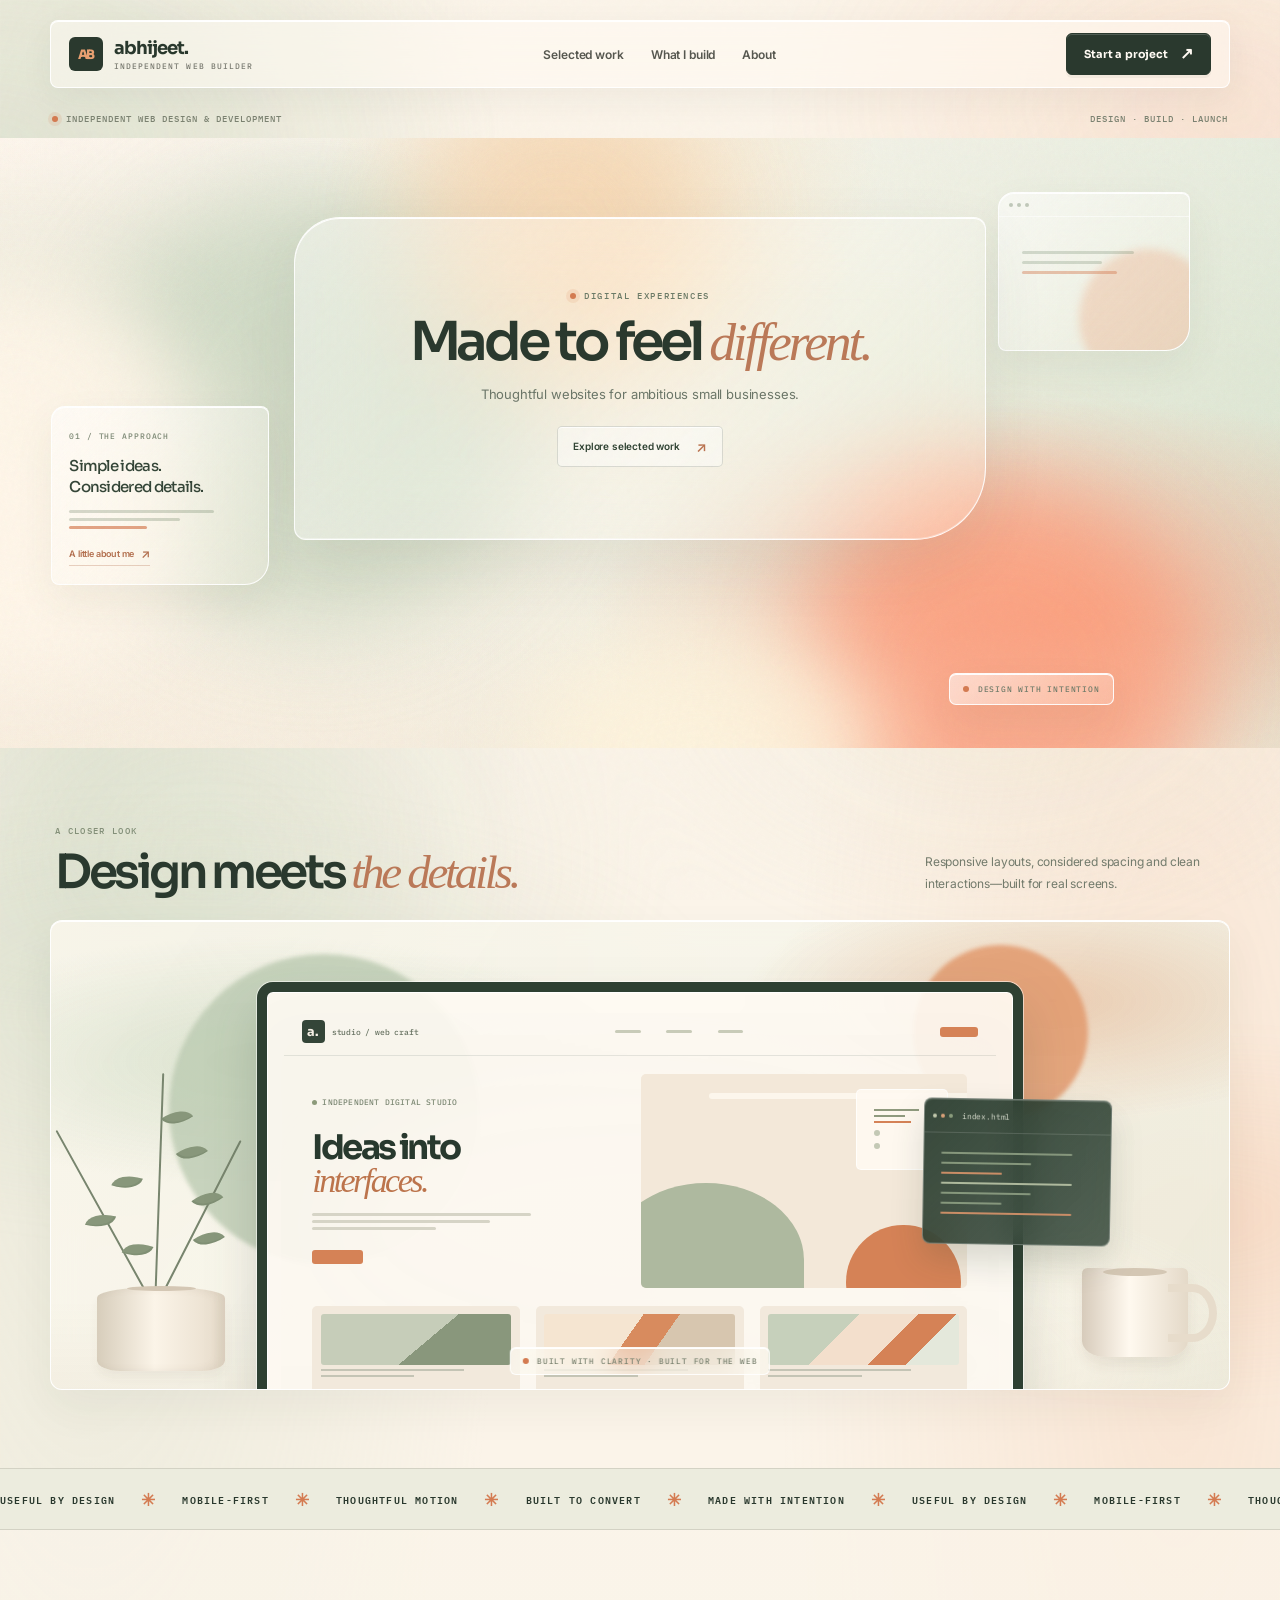
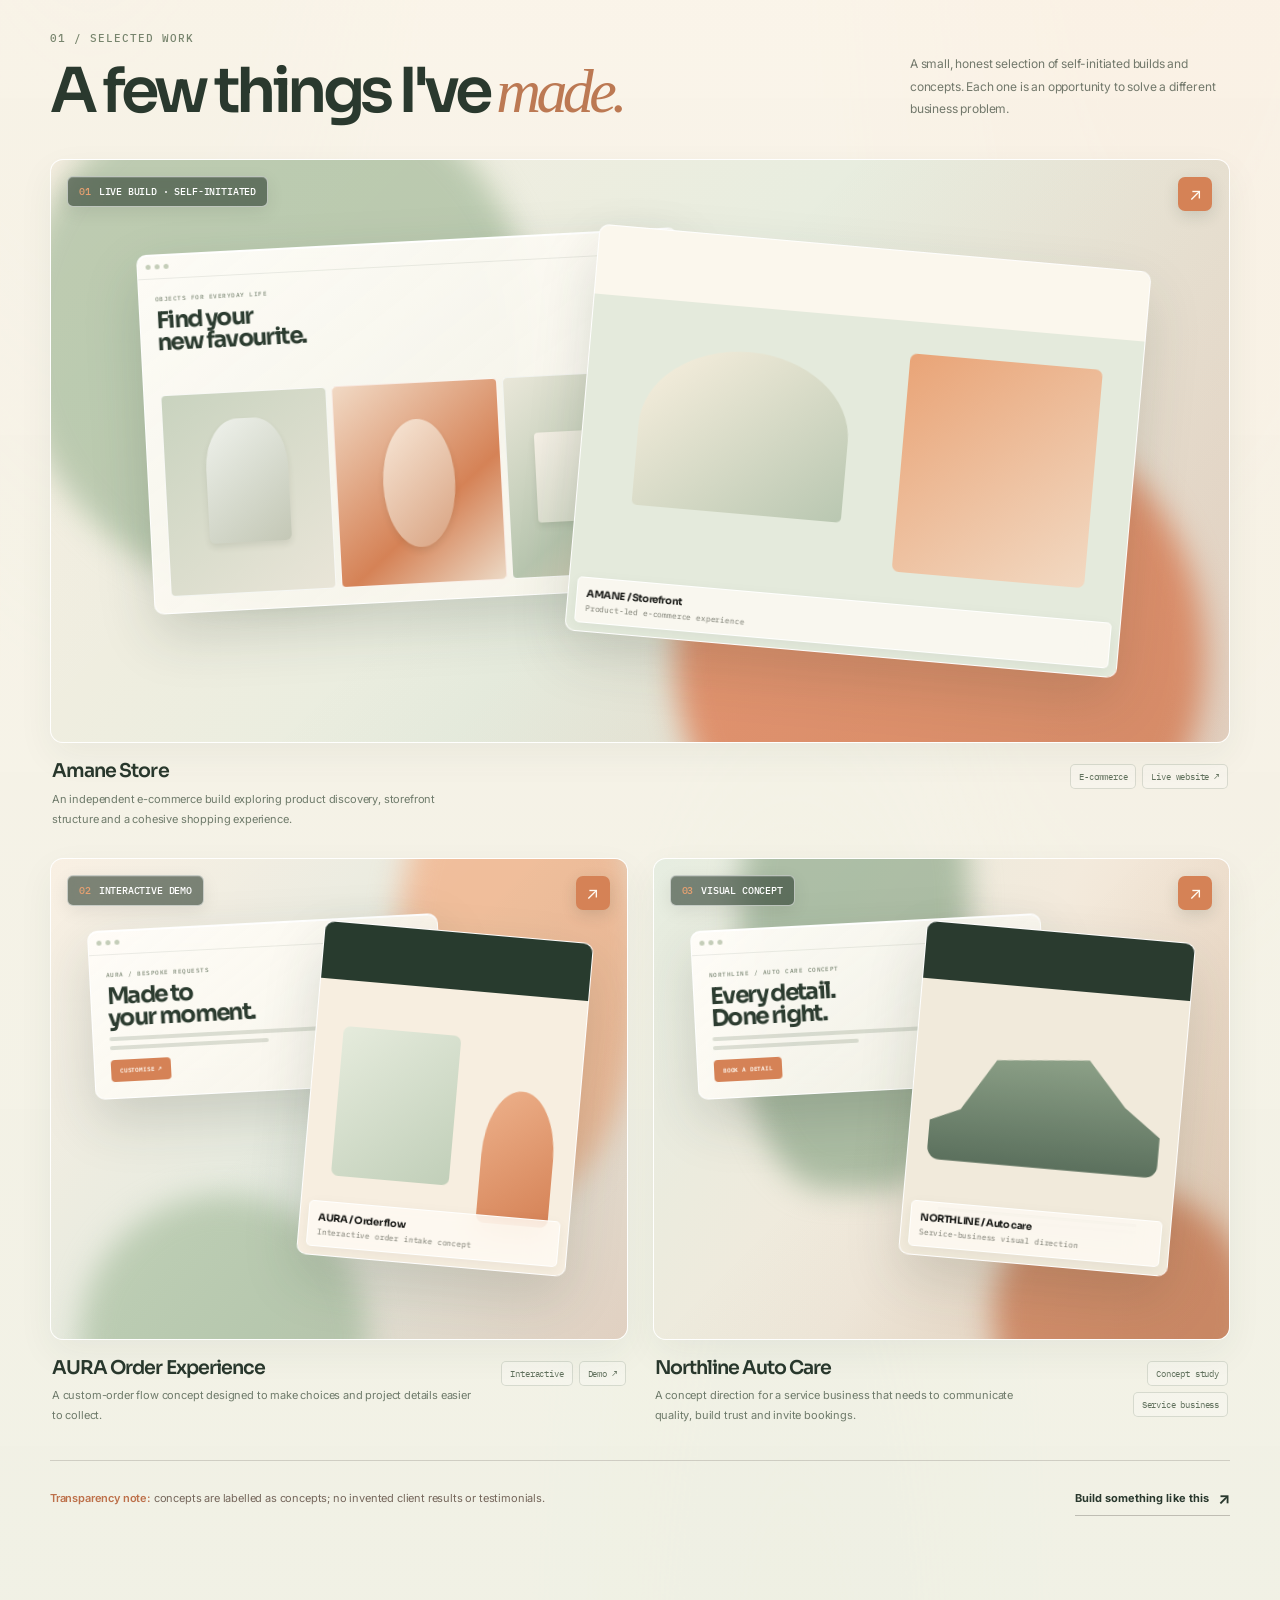
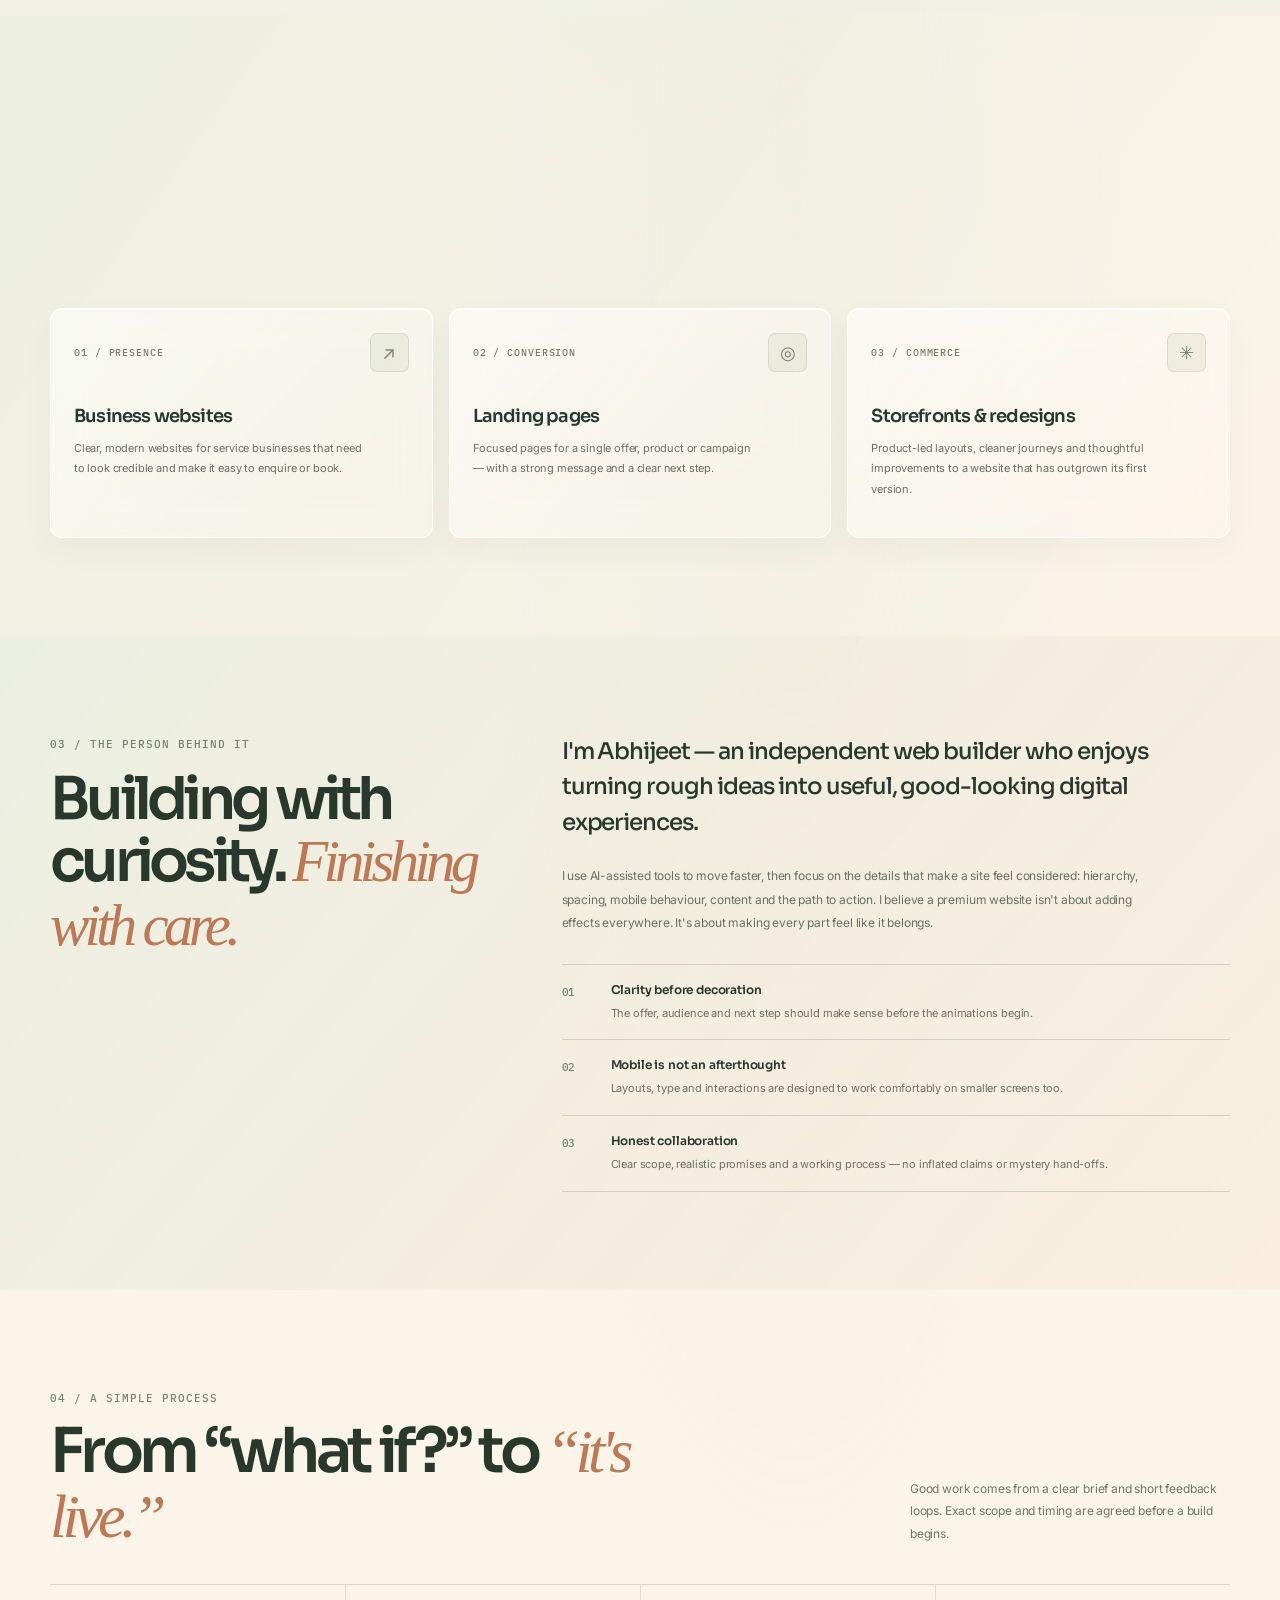
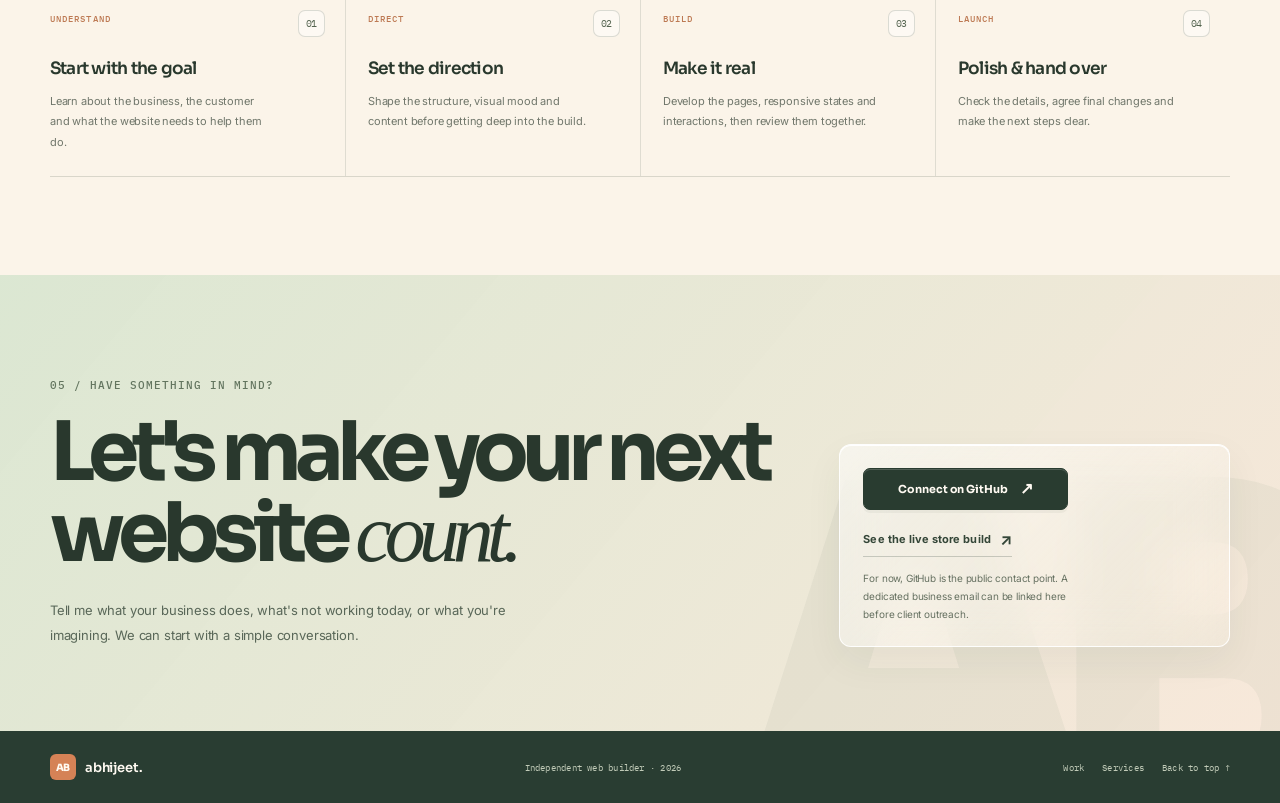
==== commit 4bb95061: "Replace stock project photos with CSS-built glassmorphism interfaces" ====
--- a/index.html
+++ b/index.html
@@ -542,7 +542,7 @@
     .project-chip{display:block;width:100%;height:60%;min-height:0;border-radius:3px;position:relative;overflow:hidden}
     .chip-sage{background:linear-gradient(140deg,#c6cdb9 0 55%,#89977c 55%)}
     .chip-orange{background:linear-gradient(125deg,#f5e5d1 0 44%,#d88b5e 44% 60%,#d7c6af 60%)}
-    .chip-image{background:linear-gradient(130deg,rgba(38,55,45,.05),rgba(38,55,45,.05)),url("https://images.unsplash.com/photo-1519389950473-47ba0277781c?auto=format&fit=crop&w=350&q=70") center/cover}
+    .chip-image{background:linear-gradient(135deg,#c6d0bb 0 38%,#f3dfcc 38% 62%,#d58256 62% 78%,#e4e8db 78%)}
     .screen-project i{height:2px;background:#c4c4b5;width:75%}.screen-project i:last-child{width:49%}
     .device-bezel{height:8px;margin:0 1.5%;background:linear-gradient(180deg,#27372d,#62705d 50%,#c7c5b7);border-radius:0 0 3px 3px}
     .device-base{height:clamp(9px,1.8vw,20px);margin:0 -5%;background:linear-gradient(180deg,#e5ddcf,#fbf6ec 58%,#bdb8aa);clip-path:polygon(5% 0,95% 0,100% 75%,96% 100%,4% 100%,0 75%);position:relative}
@@ -1222,6 +1222,225 @@
       .abstract-orb,.device-showcase-scene .scene-device,.device-showcase-scene .scene-code-card{animation:none}
     }
 
+  
+    /* CSS art direction: glass UI and designed interface previews, not stock-photo cards */
+    :root{
+      --paper:#fbf4e9;--paper-2:#edf0e4;--ink:#29382d;--muted:#75806f;
+      --line:rgba(41,56,45,.14);--acid:#d58256;--orange-soft:#f1a173;
+      --sage:#bdcdb6;--sage-deep:#7d9479;--dark:#29382d;--dark-2:#354b3c;--white:#fffaf3;
+    }
+    body{
+      background:
+        radial-gradient(ellipse at 7% 12%,rgba(191,207,181,.32),transparent 26%),
+        radial-gradient(ellipse at 92% 23%,rgba(239,164,119,.19),transparent 24%),
+        radial-gradient(ellipse at 62% 60%,rgba(205,218,194,.24),transparent 29%),
+        #fbf4e9;
+      color:var(--ink);
+    }
+    body:before{
+      content:"";position:fixed;z-index:-1;pointer-events:none;inset:-10%;
+      background:
+        radial-gradient(ellipse at 8% 22%,rgba(182,202,174,.25),transparent 25%),
+        radial-gradient(ellipse at 88% 18%,rgba(239,154,111,.17),transparent 24%),
+        radial-gradient(ellipse at 73% 70%,rgba(225,222,194,.2),transparent 26%),
+        radial-gradient(ellipse at 22% 88%,rgba(184,205,179,.2),transparent 27%);
+      filter:blur(34px);opacity:.95;
+    }
+    .site-header{background:transparent}
+    .site-header .nav{
+      background:rgba(255,252,246,.53);
+      border:1px solid rgba(255,255,255,.9);
+      box-shadow:0 10px 34px rgba(42,57,46,.055),inset 0 1px rgba(255,255,255,.98);
+      backdrop-filter:blur(28px) saturate(1.18);-webkit-backdrop-filter:blur(28px) saturate(1.18);
+    }
+    .hero-art.hero-scene.hero-v6-scene.hero-abstract{
+      background:
+        radial-gradient(ellipse at 10% 30%,rgba(190,206,180,.4),transparent 33%),
+        radial-gradient(ellipse at 84% 78%,rgba(255,130,91,.5),transparent 32%),
+        radial-gradient(ellipse at 47% 8%,rgba(247,221,182,.78),transparent 29%),
+        linear-gradient(108deg,#fff5e9 0%,#f4f1e4 48%,#dce6d3 100%);
+    }
+    .abstract-orb{filter:blur(48px);opacity:.65}
+    .orb-sage{background:#c7d5bf;opacity:.68}
+    .orb-peach{background:#f5d4af;opacity:.68}
+    .orb-orange{background:#ff9977;opacity:.72}
+    .abstract-main-glass{
+      background:linear-gradient(135deg,rgba(255,255,255,.46),rgba(255,252,246,.19));
+      border:1px solid rgba(255,255,255,.91);
+      box-shadow:0 24px 64px rgba(53,73,52,.085),inset 0 1px rgba(255,255,255,.99),inset 0 -1px rgba(255,255,255,.35);
+      backdrop-filter:blur(34px) saturate(1.2);-webkit-backdrop-filter:blur(34px) saturate(1.2);
+    }
+    .abstract-side-glass,.abstract-glass-tile,.abstract-glass-chip{
+      background:linear-gradient(135deg,rgba(255,255,255,.58),rgba(255,250,243,.22));
+      border-color:rgba(255,255,255,.9);
+      box-shadow:0 16px 42px rgba(53,73,52,.065),inset 0 1px rgba(255,255,255,.98);
+      backdrop-filter:blur(25px) saturate(1.18);-webkit-backdrop-filter:blur(25px) saturate(1.18);
+    }
+    .abstract-side-glass{border-radius:14px 8px 24px 8px}
+    .abstract-glass-tile{border-radius:16px 8px 24px 8px}
+    .abstract-glass-chip{border-radius:7px}
+    .device-showcase{
+      position:relative;
+      padding-top:72px;padding-bottom:78px;
+    }
+    .device-showcase:before{
+      content:"";position:absolute;z-index:-1;left:-7vw;right:-7vw;top:0;bottom:0;
+      border-radius:48px;
+      background:radial-gradient(ellipse at 17% 37%,rgba(189,205,182,.23),transparent 34%),radial-gradient(ellipse at 91% 65%,rgba(236,158,116,.18),transparent 27%);
+      filter:blur(18px);pointer-events:none;
+    }
+    .device-showcase-scene{
+      background:
+        radial-gradient(ellipse at 18% 30%,rgba(188,207,179,.48),transparent 27%),
+        radial-gradient(ellipse at 85% 17%,rgba(223,156,112,.43),transparent 22%),
+        radial-gradient(ellipse at 75% 95%,rgba(255,250,239,.86),transparent 27%),
+        linear-gradient(125deg,rgba(255,250,241,.74),rgba(235,239,225,.76));
+      border:1px solid rgba(255,255,255,.93);
+      box-shadow:0 18px 45px rgba(43,58,44,.055),inset 0 1px rgba(255,255,255,.99);
+      backdrop-filter:blur(15px);-webkit-backdrop-filter:blur(15px);
+    }
+    .device-showcase-scene:after{background:linear-gradient(180deg,transparent,rgba(220,210,189,.18))}
+    .device-showcase-scene .scene-device{filter:drop-shadow(0 28px 25px rgba(38,54,42,.18))}
+    .device-showcase-scene .device-screen{
+      background:rgba(255,251,244,.92);
+      border-color:#2e4032;
+      box-shadow:inset 0 0 0 1px rgba(255,255,255,.94),0 0 0 1px rgba(255,255,255,.55);
+    }
+    .screen-art-css{overflow:hidden;background:linear-gradient(135deg,#f0e5d2,#dce5d3 61%,#efb18b);position:relative}
+    .screen-art-css .screen-photo-orb{position:absolute;width:72%;aspect-ratio:1;right:-12%;bottom:-38%;border-radius:50%;background:#e78f68;filter:blur(2px)}
+    .screen-art-css .screen-photo-panel{position:absolute;left:10%;top:15%;width:56%;height:66%;border:1px solid rgba(255,255,255,.8);border-radius:42% 42% 8px 8px;background:linear-gradient(145deg,rgba(255,255,255,.67),rgba(255,255,255,.08)),linear-gradient(135deg,#dce4d2 0 45%,#b8c7af 45% 66%,#f0d9bf 66%)}
+    .screen-art-css .screen-photo-panel:after{content:"";position:absolute;left:18%;bottom:14%;width:65%;height:48%;background:linear-gradient(145deg,#f9f1e4,#d58256);border-radius:50% 50% 5px 5px;opacity:.75}
+    .screen-art-css .screen-photo-line{position:absolute;right:8%;top:14%;width:21%;height:3px;background:rgba(42,59,44,.38);box-shadow:0 7px rgba(42,59,44,.2),0 14px rgba(42,59,44,.14)}
+    .screen-art-photo img{display:none!important}
+    .project-visual{
+      isolation:isolate;overflow:hidden;border-radius:13px;
+      background:linear-gradient(135deg,rgba(255,255,255,.51),rgba(255,250,242,.24));
+      border:1px solid rgba(255,255,255,.92);
+      box-shadow:0 13px 36px rgba(42,60,44,.06),inset 0 1px rgba(255,255,255,.98);
+      backdrop-filter:blur(16px) saturate(1.1);-webkit-backdrop-filter:blur(16px) saturate(1.1);
+    }
+    .project-visual:after{
+      z-index:1;inset:0;
+      background:linear-gradient(135deg,rgba(255,255,255,.05),rgba(255,255,255,0) 45%,rgba(45,60,44,.1));
+      mix-blend-mode:normal;
+    }
+    .project-art{
+      position:absolute;inset:0;z-index:0;overflow:hidden;
+      background:linear-gradient(125deg,#f6eee0,#e8eddf 51%,#f5dfcf);
+    }
+    .project-art:before,.project-art:after{content:"";position:absolute;display:block;border-radius:50%;filter:blur(15px)}
+    .project-art-shop:before{width:44%;height:90%;left:-3%;top:-15%;background:rgba(174,194,164,.84)}
+    .project-art-shop:after{width:45%;aspect-ratio:1;right:2%;bottom:-31%;background:rgba(230,133,91,.83)}
+    .project-art-aura{background:linear-gradient(130deg,#f9efe2,#e4eadf 54%,#f5e1d2)}
+    .project-art-aura:before{width:43%;height:100%;right:-3%;top:-28%;background:rgba(242,177,136,.78)}
+    .project-art-aura:after{width:50%;aspect-ratio:1;left:5%;bottom:-30%;background:rgba(183,201,173,.88)}
+    .project-art-auto{background:linear-gradient(118deg,#e5ecdf,#f3eadc 52%,#edd2bb)}
+    .project-art-auto:before{width:40%;height:96%;left:15%;top:-27%;background:rgba(148,173,143,.75);border-radius:38%}
+    .project-art-auto:after{width:45%;aspect-ratio:1;right:-4%;bottom:-22%;background:rgba(211,123,81,.77)}
+    .project-image{display:none!important}
+    .browser-card{
+      z-index:3;width:61%;left:7%;top:13%;
+      background:linear-gradient(145deg,rgba(255,253,248,.97),rgba(248,245,235,.88));
+      border:1px solid rgba(255,255,255,.98);border-radius:10px;
+      box-shadow:0 22px 55px rgba(39,57,43,.18),inset 0 1px rgba(255,255,255,.99);
+      backdrop-filter:blur(18px);-webkit-backdrop-filter:blur(18px);
+    }
+    .featured .browser-card{width:46%;left:8%;top:14%}
+    .browser-top{border-color:rgba(47,64,50,.09)}
+    .browser-top b{background:#c4cdb8}
+    .browser-body{background:transparent}
+    .browser-kicker{color:#7d8976}
+    .browser-title{color:#2c3c30}
+    .browser-line{background:rgba(81,102,77,.19)}
+    .browser-pill{background:#d58256;color:#fffaf3;border-radius:4px}
+    .browser-products span{
+      position:relative;
+      background:linear-gradient(140deg,#c9d3bf,#e9e5d8);
+      border:1px solid rgba(255,255,255,.8);border-radius:5px;
+    }
+    .browser-products span:nth-child(2){background:linear-gradient(140deg,#f1d9c4,#d58256 62%,#ecd9c5)}
+    .browser-products span:nth-child(3){background:linear-gradient(140deg,#e9e7d9,#b7c5ae 60%,#e7d0b8)}
+    .browser-products span:before{content:"";position:absolute;left:25%;right:25%;top:13%;bottom:25%;border-radius:40% 40% 6px 6px;background:linear-gradient(140deg,rgba(255,255,255,.7),rgba(93,111,84,.22));box-shadow:0 4px 6px rgba(45,61,44,.1)}
+    .browser-products span:nth-child(2):before{border-radius:50%;left:28%;right:28%;top:18%;bottom:18%;background:linear-gradient(135deg,#f8e8d8,#d8a17f)}
+    .browser-products span:nth-child(3):before{left:17%;right:17%;top:28%;bottom:27%;border-radius:4px;background:linear-gradient(135deg,#f6f0e6,#c1ccb7)}
+    .mini-site{
+      z-index:3;width:47%;height:70%;right:8%;top:15%;
+      background:linear-gradient(135deg,rgba(255,255,255,.78),rgba(255,250,242,.55));
+      border:1px solid rgba(255,255,255,.92);border-radius:10px;
+      box-shadow:0 24px 55px rgba(39,57,43,.15),inset 0 1px rgba(255,255,255,.98);
+      backdrop-filter:blur(18px);-webkit-backdrop-filter:blur(18px);
+    }
+    .mini-site img{display:none!important}
+    .mini-site-canvas{position:absolute;inset:0;overflow:hidden}
+    .mini-site-canvas:before,.mini-site-canvas:after{content:"";position:absolute;display:block}
+    .canvas-store{background:linear-gradient(180deg,#fbf7ed 0 17%,#e4eadc 17% 100%)}
+    .canvas-store:before{left:10%;top:28%;width:38%;height:40%;border-radius:50% 50% 5px 5px;background:linear-gradient(140deg,#f9f0df,#b9c7b1)}
+    .canvas-store:after{right:7%;top:25%;width:35%;height:54%;background:linear-gradient(140deg,#e9a477,#f2d9c2);border-radius:7px}
+    .canvas-aura{background:linear-gradient(180deg,#283b2e 0 17%,#f7eee0 17% 100%)}
+    .canvas-aura:before{left:10%;top:31%;width:44%;height:45%;background:linear-gradient(140deg,#e5ebdc,#c1cfb9);border-radius:7px}
+    .canvas-aura:after{right:8%;bottom:14%;width:27%;height:40%;background:linear-gradient(145deg,#edb18b,#d58256);border-radius:50% 50% 8px 8px}
+    .canvas-auto{background:linear-gradient(180deg,#2a3b2f 0 17%,#f1eadb 17% 100%)}
+    .canvas-auto:before{left:7%;right:7%;top:32%;height:39%;border-radius:50% 50% 13px 13px;background:linear-gradient(180deg,#94a88e,#5b705d);clip-path:polygon(13% 60%,27% 20%,67% 14%,84% 48%,100% 69%,100% 100%,0 100%,0 70%)}
+    .canvas-auto:after{left:13%;right:13%;bottom:14%;height:3px;background:#c9c7b7;box-shadow:0 7px #ddd8cb}
+    .mini-site-caption{
+      z-index:4;background:rgba(255,252,245,.76);border:1px solid rgba(255,255,255,.9);
+      backdrop-filter:blur(16px);-webkit-backdrop-filter:blur(16px);
+      box-shadow:0 4px 14px rgba(39,57,43,.055)
+    }
+    .project-index{
+      z-index:5;background:rgba(42,59,45,.6);border-color:rgba(255,255,255,.58);
+      backdrop-filter:blur(16px) saturate(1.15);-webkit-backdrop-filter:blur(16px) saturate(1.15);
+      border-radius:6px;
+    }
+    .project-link-icon{z-index:5;opacity:1;transform:none;border-radius:7px;box-shadow:0 5px 15px rgba(43,59,45,.15)}
+    .project-info h3{font-family:var(--heading);font-weight:600}
+    .project-info p{color:#6e7a6a;line-height:1.8}
+    .project-tags span{border-radius:5px;color:#61715d;border-color:rgba(89,111,84,.2);background:rgba(255,255,255,.24)}
+    .work-section{
+      background:linear-gradient(180deg,rgba(250,244,233,.72),rgba(237,240,228,.74));
+      isolation:isolate;
+    }
+    .work-section:before{
+      content:"";position:absolute;z-index:-1;pointer-events:none;inset:0;
+      width:auto;height:auto;right:auto;top:auto;border-radius:0;
+      background:radial-gradient(ellipse at 13% 25%,rgba(190,207,180,.35),transparent 30%),radial-gradient(ellipse at 90% 55%,rgba(240,164,121,.2),transparent 24%);
+      filter:blur(12px)
+    }
+    .services{
+      background:linear-gradient(125deg,rgba(230,237,222,.69),rgba(249,243,232,.68));
+    }
+    .service-card{
+      border-radius:12px;
+      background:linear-gradient(135deg,rgba(255,255,255,.57),rgba(255,251,244,.25));
+      border:1px solid rgba(255,255,255,.88);
+      box-shadow:0 12px 32px rgba(42,60,44,.045),inset 0 1px rgba(255,255,255,.96);
+      backdrop-filter:blur(24px) saturate(1.16);-webkit-backdrop-filter:blur(24px) saturate(1.16);
+    }
+    .service-card:hover{
+      background:linear-gradient(135deg,rgba(255,255,255,.77),rgba(255,251,244,.4));
+      border-color:rgba(125,148,121,.47);box-shadow:0 17px 36px rgba(42,60,44,.07),inset 0 1px rgba(255,255,255,.99);
+    }
+    .about-section{background:linear-gradient(130deg,rgba(231,237,223,.78),rgba(248,235,220,.71))}
+    .process-section{background:rgba(251,244,233,.66)}
+    .contact-section{background:linear-gradient(130deg,rgba(213,228,206,.85),rgba(246,230,214,.83))}
+    .contact-actions{
+      background:linear-gradient(135deg,rgba(255,255,255,.55),rgba(255,250,242,.24));
+      border:1px solid rgba(255,255,255,.9);border-radius:12px;
+      box-shadow:0 15px 38px rgba(42,60,44,.06),inset 0 1px rgba(255,255,255,.98);
+      backdrop-filter:blur(24px) saturate(1.15);-webkit-backdrop-filter:blur(24px) saturate(1.15);
+    }
+    @media(max-width:680px){
+      .project-visual{border-radius:10px}
+      .browser-card,.featured .browser-card{width:65%;left:5%;top:18%}
+      .mini-site{width:42%;right:4%;top:25%;height:61%}
+      .project-art:before,.project-art:after{filter:blur(12px)}
+      .mini-site-caption{left:5px;right:5px;bottom:5px;padding:6px}
+      .mini-site-caption b{font-size:8px}
+      .mini-site-caption span{font-size:6px}
+      .browser-products{gap:3px;margin-top:7px}
+      .device-showcase-scene .screen-art-photo{overflow:hidden}
+    }
+
   </style>
 </head>
 <body>
@@ -1308,7 +1527,7 @@
               </div>
               <div class="screen-art">
                 <div class="screen-art-sage"></div><div class="screen-art-terracotta"></div>
-                <div class="screen-art-photo"><img src="https://images.unsplash.com/photo-1498050108023-c5249f4df085?auto=format&fit=crop&w=700&q=80" alt="Developer workstation with code on screen" loading="lazy"></div>
+                <div class="screen-art-photo screen-art-css" aria-hidden="true"><span class="screen-photo-orb"></span><span class="screen-photo-panel"></span><span class="screen-photo-line"></span></div>
                 <div class="screen-art-mini"><span></span><span></span><span></span><i></i><i></i></div>
               </div>
             </div>
@@ -1346,7 +1565,7 @@
           <article class="project featured reveal">
             <a href="https://amane-store-smoky.vercel.app/" target="_blank" rel="noopener noreferrer" aria-label="Visit Amane Store live project">
               <div class="project-visual">
-                <img class="project-image" src="https://images.unsplash.com/photo-1519389950473-47ba0277781c?auto=format&fit=crop&w=1600&q=85" alt="Developers collaborating around screens in a bright workspace" loading="lazy">
+                <div class="project-art project-art-shop" aria-hidden="true"></div>
                 <span class="project-index"><span>01</span> LIVE BUILD · SELF-INITIATED</span><span class="project-link-icon">↗</span>
                 <div class="browser-card">
                   <div class="browser-top"><b></b><b></b><b></b></div>
@@ -1354,10 +1573,10 @@
                     <div class="browser-kicker">Objects for everyday life</div>
                     <div class="browser-title">Find your<br>new favourite.</div>
                     <div class="browser-bottom"><div><div class="browser-line"></div><div class="browser-line" style="width:62%"></div></div><span class="browser-pill">SHOP NOW ↗</span></div>
-                    <div class="browser-products"><span><img src="https://images.unsplash.com/photo-1523275335684-37898b6baf30?auto=format&fit=crop&w=180&q=70" alt="" loading="lazy"></span><span><img src="https://images.unsplash.com/photo-1526170375885-4d8ecf77b99f?auto=format&fit=crop&w=180&q=70" alt="" loading="lazy"></span><span><img src="https://images.unsplash.com/photo-1505740420928-5e560c06d30e?auto=format&fit=crop&w=180&q=70" alt="" loading="lazy"></span></div>
+                    <div class="browser-products"><span></span><span></span><span></span></div>
                   </div>
                 </div>
-                <div class="mini-site"><img src="https://images.unsplash.com/photo-1503602642458-232111445657?auto=format&fit=crop&w=700&q=80" alt="" loading="lazy"><div class="mini-site-caption"><b>AMANE / Storefront</b><span>Product-led e-commerce experience</span></div></div>
+                <div class="mini-site"><div class="mini-site-canvas canvas-store" aria-hidden="true"></div><div class="mini-site-caption"><b>AMANE / Storefront</b><span>Product-led e-commerce experience</span></div></div>
               </div>
             </a>
             <div class="project-info"><div><h3>Amane Store</h3><p>An independent e-commerce build exploring product discovery, storefront structure and a cohesive shopping experience.</p></div><div class="project-tags"><span>E-commerce</span><span>Live website ↗</span></div></div>
@@ -1366,7 +1585,7 @@
           <article class="project reveal delay-1">
             <a href="aura-demo.html" aria-label="Explore AURA custom order intake demo">
               <div class="project-visual">
-                <img class="project-image" src="https://images.unsplash.com/photo-1461749280684-dccba630e2f6?auto=format&fit=crop&w=1100&q=85" alt="Close view of code on a monitor" loading="lazy">
+                <div class="project-art project-art-aura" aria-hidden="true"></div>
                 <span class="project-index"><span>02</span> INTERACTIVE DEMO</span><span class="project-link-icon">↗</span>
                 <div class="browser-card">
                   <div class="browser-top"><b></b><b></b><b></b></div>
@@ -1377,7 +1596,7 @@
                     <div class="browser-bottom" style="margin-top:10px"><span class="browser-pill">CUSTOMISE ↗</span><span class="browser-kicker">01 / 03</span></div>
                   </div>
                 </div>
-                <div class="mini-site"><img src="https://images.unsplash.com/photo-1561181286-d3fee7d55364?auto=format&fit=crop&w=700&q=80" alt="" loading="lazy"><div class="mini-site-caption"><b>AURA / Order flow</b><span>Interactive order intake concept</span></div></div>
+                <div class="mini-site"><div class="mini-site-canvas canvas-aura" aria-hidden="true"></div><div class="mini-site-caption"><b>AURA / Order flow</b><span>Interactive order intake concept</span></div></div>
               </div>
             </a>
             <div class="project-info"><div><h3>AURA Order Experience</h3><p>A custom-order flow concept designed to make choices and project details easier to collect.</p></div><div class="project-tags"><span>Interactive</span><span>Demo ↗</span></div></div>
@@ -1386,7 +1605,7 @@
           <article class="project reveal delay-2">
             <a href="#contact" aria-label="Discuss a website concept for an auto service business">
               <div class="project-visual">
-                <img class="project-image" src="https://images.unsplash.com/photo-1555066931-4365d14bab8c?auto=format&fit=crop&w=1100&q=85" alt="Developer workspace showing source code on a laptop" loading="lazy">
+                <div class="project-art project-art-auto" aria-hidden="true"></div>
                 <span class="project-index"><span>03</span> VISUAL CONCEPT</span><span class="project-link-icon">↗</span>
                 <div class="browser-card">
                   <div class="browser-top"><b></b><b></b><b></b></div>
@@ -1397,7 +1616,7 @@
                     <div class="browser-bottom" style="margin-top:10px"><span class="browser-pill">BOOK A DETAIL</span><span class="browser-kicker">01 / 04</span></div>
                   </div>
                 </div>
-                <div class="mini-site"><img src="https://images.unsplash.com/photo-1503376780353-7e6692767b70?auto=format&fit=crop&w=700&q=80" alt="" loading="lazy"><div class="mini-site-caption"><b>NORTHLINE / Auto care</b><span>Service-business visual direction</span></div></div>
+                <div class="mini-site"><div class="mini-site-canvas canvas-auto" aria-hidden="true"></div><div class="mini-site-caption"><b>NORTHLINE / Auto care</b><span>Service-business visual direction</span></div></div>
               </div>
             </a>
             <div class="project-info"><div><h3>Northline Auto Care</h3><p>A concept direction for a service business that needs to communicate quality, build trust and invite bookings.</p></div><div class="project-tags"><span>Concept study</span><span>Service business</span></div></div>
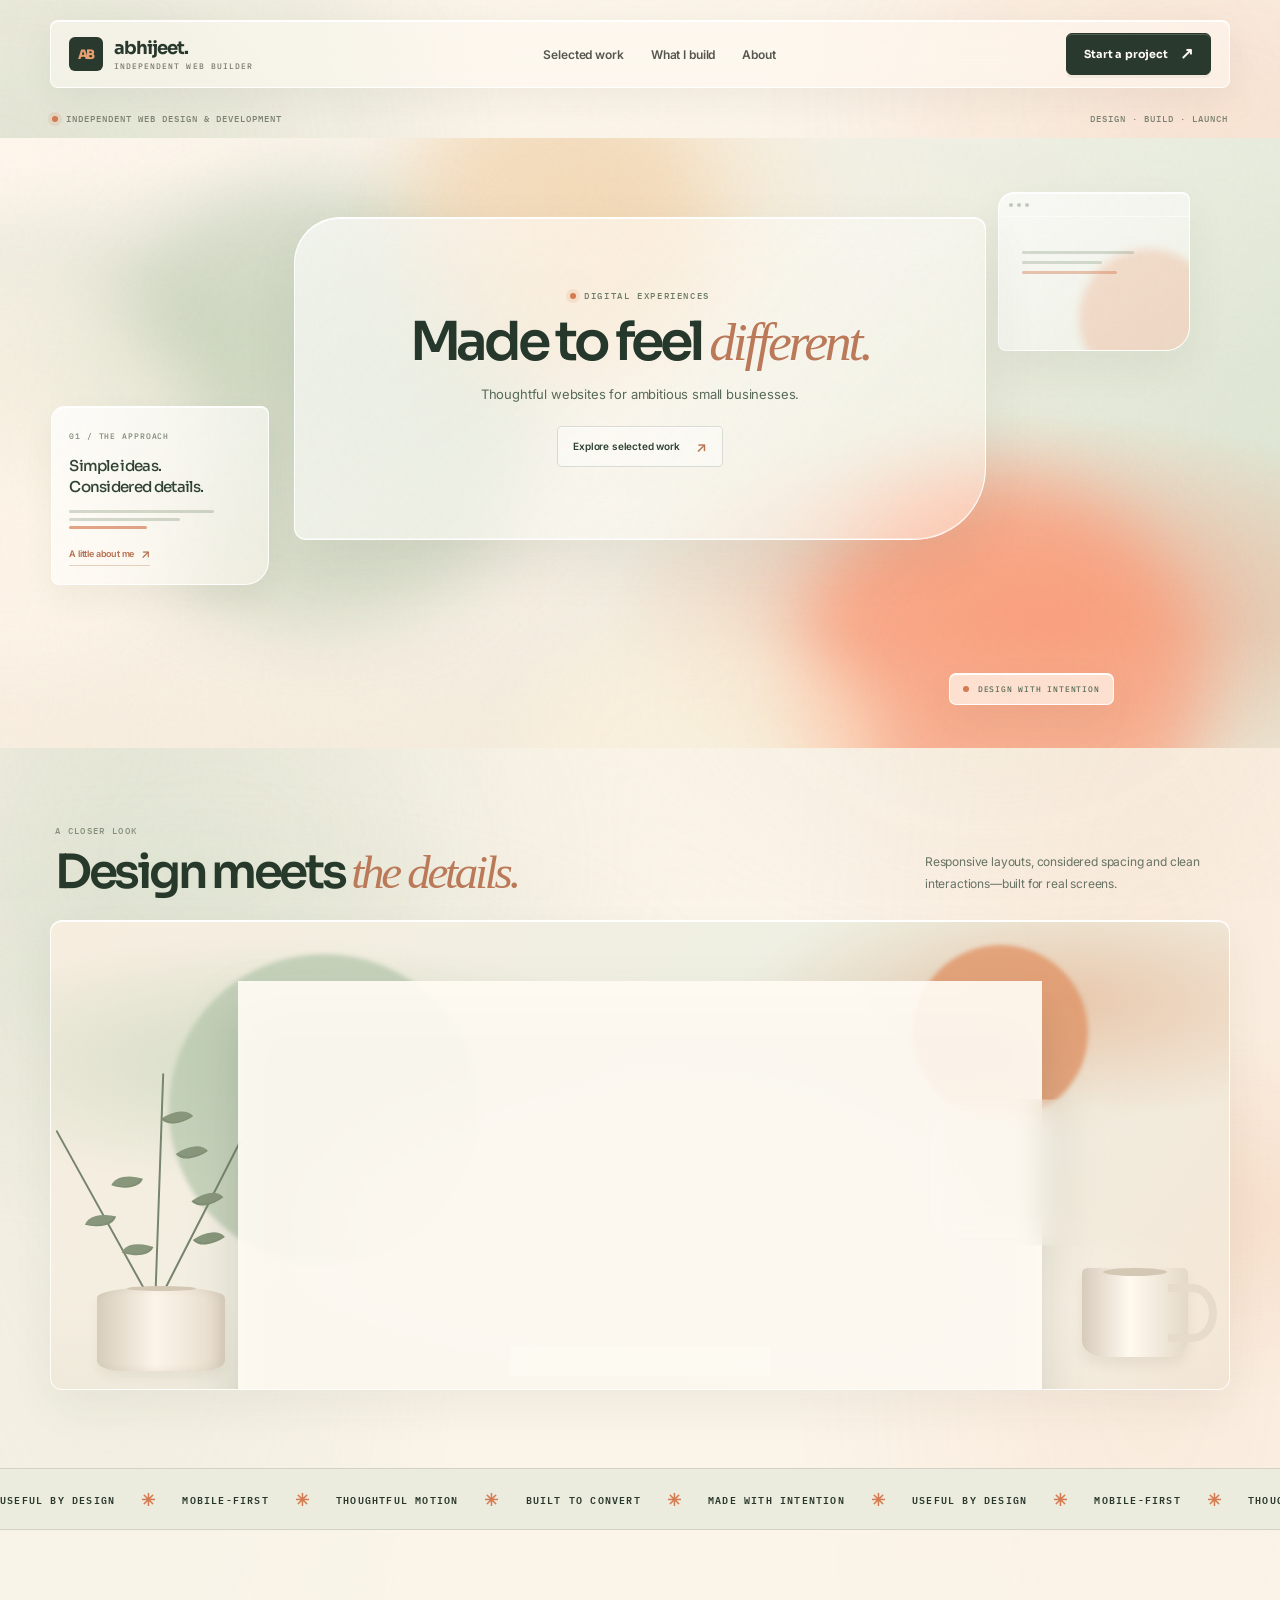
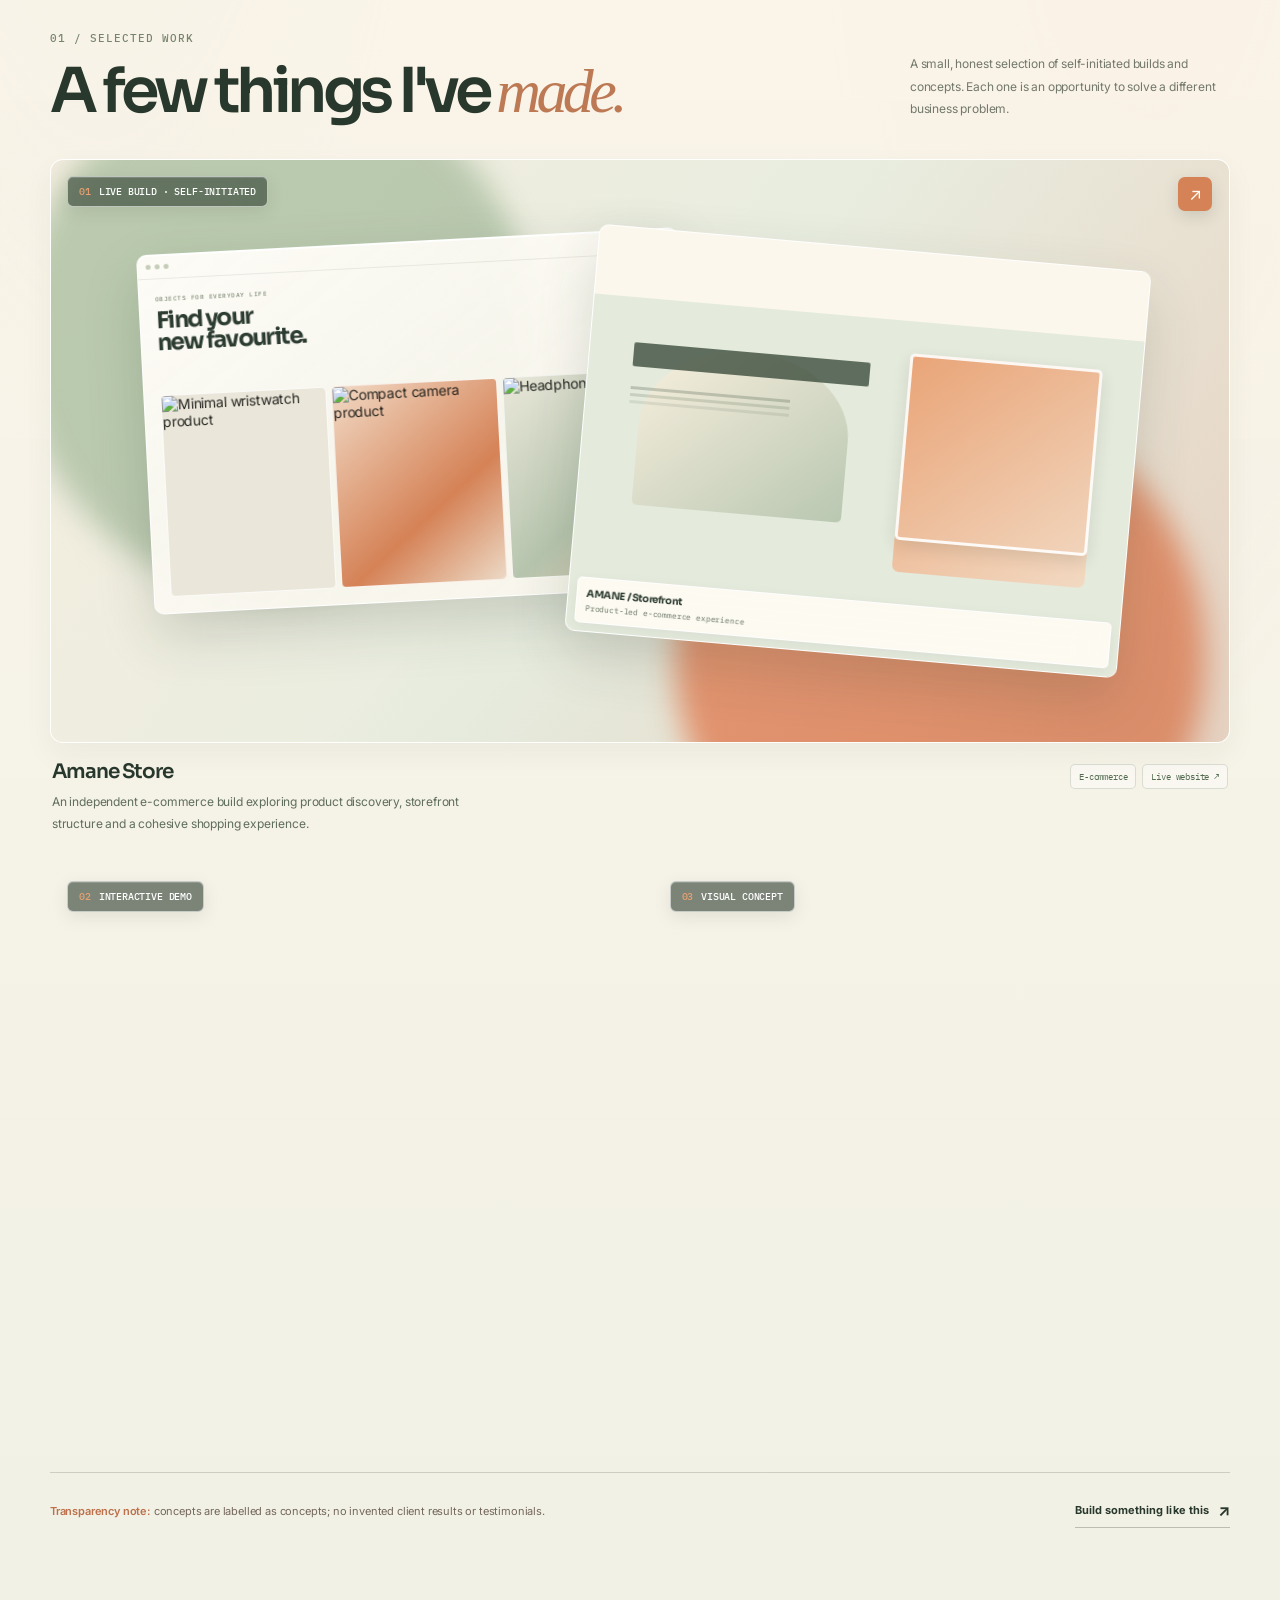
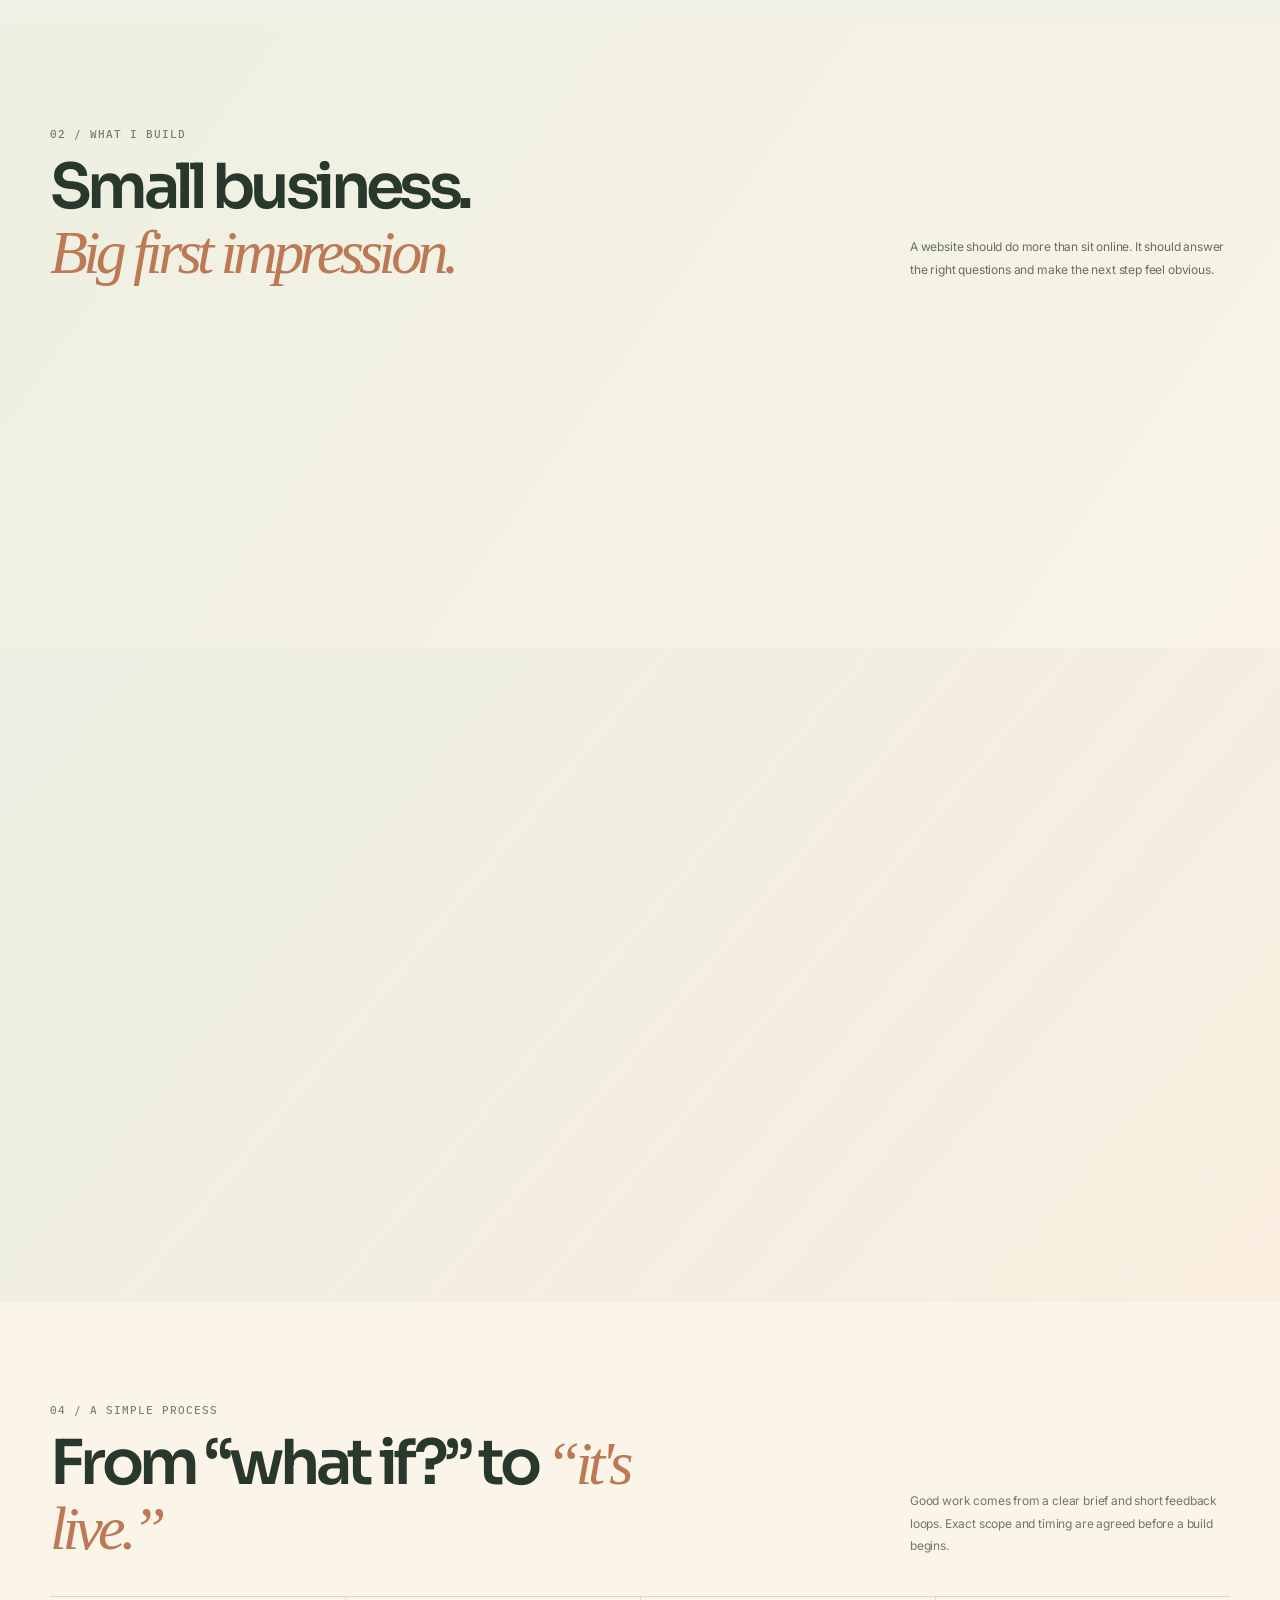
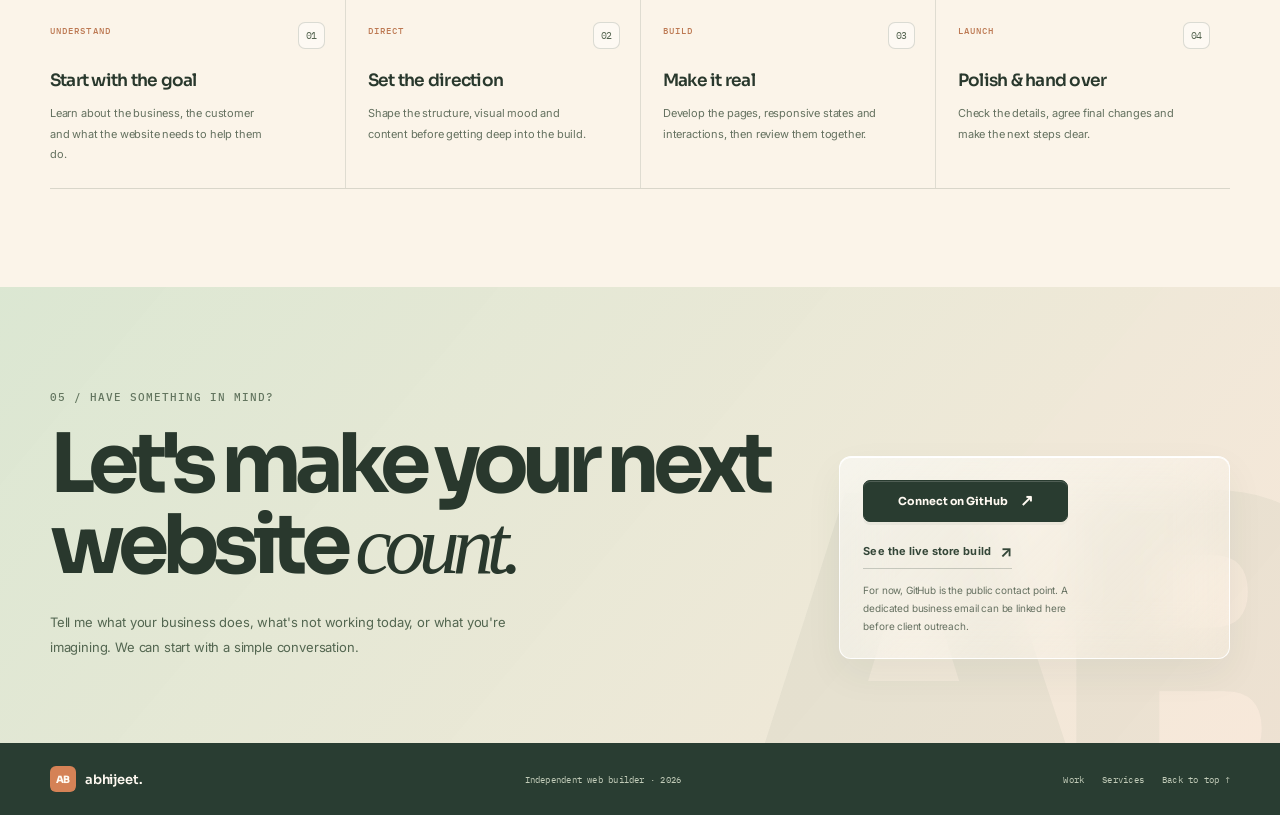
==== commit 75cfb785: "Add real content visuals inside UI mockups and improve contrast" ====
--- a/index.html
+++ b/index.html
@@ -1441,6 +1441,117 @@
       .device-showcase-scene .screen-art-photo{overflow:hidden}
     }
 
+  
+    /* Less haze, more hierarchy — keep glass visible but let the actual UI read */
+    body{
+      background:
+        radial-gradient(ellipse at 8% 10%,rgba(190,207,180,.27),transparent 25%),
+        radial-gradient(ellipse at 90% 20%,rgba(239,164,119,.13),transparent 23%),
+        #fbf4e9;
+    }
+    .hero-art.hero-scene.hero-v6-scene.hero-abstract{
+      background:
+        radial-gradient(ellipse at 11% 33%,rgba(190,206,180,.53),transparent 31%),
+        radial-gradient(ellipse at 82% 79%,rgba(255,130,91,.55),transparent 30%),
+        radial-gradient(ellipse at 47% 9%,rgba(247,221,182,.82),transparent 27%),
+        linear-gradient(108deg,#fff5e9 0%,#f5f0e3 48%,#dce6d3 100%);
+    }
+    .abstract-orb{filter:blur(34px);opacity:.47}
+    .orb-sage{background:#c2d0b8;opacity:.56}
+    .orb-peach{background:#f2d5b1;opacity:.62}
+    .orb-orange{background:#ff936d;opacity:.61}
+    .abstract-wash{filter:blur(30px);opacity:.62}
+    .abstract-main-glass{
+      background:linear-gradient(135deg,rgba(255,255,255,.65),rgba(255,252,246,.38));
+      border-color:rgba(255,255,255,.98);
+      box-shadow:0 22px 55px rgba(53,73,52,.075),inset 0 1px rgba(255,255,255,1),inset 0 -1px rgba(255,255,255,.4);
+      backdrop-filter:blur(22px) saturate(1.12);-webkit-backdrop-filter:blur(22px) saturate(1.12);
+    }
+    .abstract-main-glass h1{color:#25382b;text-shadow:0 1px rgba(255,255,255,.24)}
+    .abstract-main-glass p{color:#586a58;font-size:13px}
+    .abstract-side-glass{
+      background:linear-gradient(135deg,rgba(255,255,255,.8),rgba(255,251,244,.53));
+      box-shadow:0 13px 32px rgba(44,63,45,.055),inset 0 1px rgba(255,255,255,1);
+      backdrop-filter:blur(18px) saturate(1.08);-webkit-backdrop-filter:blur(18px) saturate(1.08);
+    }
+    .abstract-side-glass p{color:#304333}
+    .abstract-glass-tile{
+      background:linear-gradient(145deg,rgba(255,255,255,.67),rgba(255,255,255,.35));
+      backdrop-filter:blur(18px);-webkit-backdrop-filter:blur(18px);
+    }
+    .abstract-glass-chip{background:rgba(255,252,245,.67);color:#586b57}
+    .device-showcase-heading h2{color:#26392b}
+    .device-showcase-heading p{color:#687363}
+    .device-showcase-scene{
+      background:
+        radial-gradient(ellipse at 18% 30%,rgba(188,207,179,.56),transparent 27%),
+        radial-gradient(ellipse at 85% 17%,rgba(223,156,112,.47),transparent 22%),
+        radial-gradient(ellipse at 75% 95%,rgba(255,250,239,.8),transparent 27%),
+        linear-gradient(125deg,#f7eddf,#edf0e3 58%,#f5e6d6);
+    }
+    .device-showcase-scene .scene-device{width:68%;left:16%}
+    .screen-art-css .screen-photo-panel{
+      background:
+        linear-gradient(145deg,rgba(255,255,255,.08),rgba(255,255,255,.06)),
+        url("https://images.unsplash.com/photo-1498050108023-c5249f4df085?auto=format&fit=crop&w=700&q=80") center/cover;
+    }
+    .screen-art-css .screen-photo-panel:after{display:none}
+    .screen-art-css .screen-photo-panel{border:3px solid rgba(255,255,255,.78);box-shadow:0 6px 15px rgba(44,64,48,.1)}
+    .screen-art-css .screen-photo-orb{opacity:.45}
+    /* Product photography now lives inside the designed website previews */
+    .browser-products span{isolation:isolate;overflow:hidden;background:#eae6d9}
+    .browser-products span:before{display:none}
+    .browser-products span img{
+      display:block;position:absolute;inset:0;width:100%;height:100%;
+      object-fit:cover;opacity:.94;transition:transform .5s var(--ease);
+    }
+    .project:hover .browser-products span img{transform:scale(1.055)}
+    .canvas-photo{
+      position:absolute;z-index:2;right:7%;top:25%;width:35%;height:46%;
+      border:3px solid rgba(255,255,255,.9);border-radius:5px;
+      background-position:center;background-size:cover;
+      box-shadow:0 6px 16px rgba(40,56,42,.12);
+    }
+    .canvas-store .canvas-photo{background-image:url("https://images.unsplash.com/photo-1503602642458-232111445657?auto=format&fit=crop&w=500&q=80")}
+    .canvas-aura .canvas-photo{background-image:url("https://images.unsplash.com/photo-1519225421980-715cb0215aed?auto=format&fit=crop&w=500&q=80")}
+    .canvas-auto .canvas-photo{background-image:url("https://images.unsplash.com/photo-1503376780353-7e6692767b70?auto=format&fit=crop&w=500&q=80")}
+    .canvas-ui-title{
+      position:absolute;z-index:3;left:8%;right:49%;top:28%;height:6%;
+      background:rgba(43,61,45,.72);border-radius:2px;
+    }
+    .canvas-ui-lines{
+      position:absolute;z-index:3;left:8%;width:29%;top:39%;height:3px;
+      background:rgba(77,95,73,.28);box-shadow:0 7px rgba(77,95,73,.19),0 14px rgba(77,95,73,.12);
+    }
+    .canvas-aura .canvas-ui-title,.canvas-auto .canvas-ui-title{background:rgba(43,61,45,.78)}
+    .canvas-aura .canvas-ui-lines,.canvas-auto .canvas-ui-lines{top:41%}
+    .mini-site{
+      background:rgba(255,252,245,.76);
+      box-shadow:0 24px 55px rgba(39,57,43,.16),inset 0 1px rgba(255,255,255,1);
+    }
+    .mini-site-caption{background:rgba(255,252,245,.91);color:#29382d}
+    .mini-site-caption b{font-size:10px;color:#29382d}
+    .mini-site-caption span{color:#65715f}
+    .project-visual{
+      background:linear-gradient(135deg,rgba(255,255,255,.43),rgba(255,250,242,.16));
+      box-shadow:0 12px 30px rgba(42,60,44,.05),inset 0 1px rgba(255,255,255,.98);
+    }
+    .project-visual:after{background:linear-gradient(135deg,rgba(255,255,255,.02),transparent 47%,rgba(45,60,44,.08))}
+    .project-info h3{font-size:20px}
+    .project-info p{font-size:12px;line-height:1.85;color:#5f6e5d}
+    .project-tags span{font-size:9px;color:#536b51;background:rgba(255,255,255,.42)}
+    .section-head h2{color:#29382d}
+    .section-note{color:#64715f}
+    .service-card p{font-size:12px;line-height:1.82;color:#64705f}
+    .about-copy,.principle p,.process-step p{color:#64705f}
+    .contact-copy{color:#536650}
+    @media(max-width:680px){
+      .device-showcase-scene .scene-device{width:81%;left:9.5%}
+      .canvas-photo{border-width:2px}
+      .project-info p{font-size:11px}
+      .abstract-main-glass{backdrop-filter:blur(18px) saturate(1.08);-webkit-backdrop-filter:blur(18px) saturate(1.08)}
+    }
+
   </style>
 </head>
 <body>
@@ -1573,10 +1684,10 @@
                     <div class="browser-kicker">Objects for everyday life</div>
                     <div class="browser-title">Find your<br>new favourite.</div>
                     <div class="browser-bottom"><div><div class="browser-line"></div><div class="browser-line" style="width:62%"></div></div><span class="browser-pill">SHOP NOW ↗</span></div>
-                    <div class="browser-products"><span></span><span></span><span></span></div>
+                    <div class="browser-products"><span><img src="https://images.unsplash.com/photo-1523275335684-37898b6baf30?auto=format&fit=crop&w=240&q=80" alt="Minimal wristwatch product"></span><span><img src="https://images.unsplash.com/photo-1526170375885-4d8ecf77b99f?auto=format&fit=crop&w=240&q=80" alt="Compact camera product"></span><span><img src="https://images.unsplash.com/photo-1505740420928-5e560c06d30e?auto=format&fit=crop&w=240&q=80" alt="Headphones product"></span></div>
                   </div>
                 </div>
-                <div class="mini-site"><div class="mini-site-canvas canvas-store" aria-hidden="true"></div><div class="mini-site-caption"><b>AMANE / Storefront</b><span>Product-led e-commerce experience</span></div></div>
+                <div class="mini-site"><div class="mini-site-canvas canvas-store" aria-hidden="true"><span class="canvas-photo"></span><span class="canvas-ui-title"></span><span class="canvas-ui-lines"></span></div><div class="mini-site-caption"><b>AMANE / Storefront</b><span>Product-led e-commerce experience</span></div></div>
               </div>
             </a>
             <div class="project-info"><div><h3>Amane Store</h3><p>An independent e-commerce build exploring product discovery, storefront structure and a cohesive shopping experience.</p></div><div class="project-tags"><span>E-commerce</span><span>Live website ↗</span></div></div>
@@ -1596,7 +1707,7 @@
                     <div class="browser-bottom" style="margin-top:10px"><span class="browser-pill">CUSTOMISE ↗</span><span class="browser-kicker">01 / 03</span></div>
                   </div>
                 </div>
-                <div class="mini-site"><div class="mini-site-canvas canvas-aura" aria-hidden="true"></div><div class="mini-site-caption"><b>AURA / Order flow</b><span>Interactive order intake concept</span></div></div>
+                <div class="mini-site"><div class="mini-site-canvas canvas-aura" aria-hidden="true"><span class="canvas-photo"></span><span class="canvas-ui-title"></span><span class="canvas-ui-lines"></span></div><div class="mini-site-caption"><b>AURA / Order flow</b><span>Interactive order intake concept</span></div></div>
               </div>
             </a>
             <div class="project-info"><div><h3>AURA Order Experience</h3><p>A custom-order flow concept designed to make choices and project details easier to collect.</p></div><div class="project-tags"><span>Interactive</span><span>Demo ↗</span></div></div>
@@ -1616,7 +1727,7 @@
                     <div class="browser-bottom" style="margin-top:10px"><span class="browser-pill">BOOK A DETAIL</span><span class="browser-kicker">01 / 04</span></div>
                   </div>
                 </div>
-                <div class="mini-site"><div class="mini-site-canvas canvas-auto" aria-hidden="true"></div><div class="mini-site-caption"><b>NORTHLINE / Auto care</b><span>Service-business visual direction</span></div></div>
+                <div class="mini-site"><div class="mini-site-canvas canvas-auto" aria-hidden="true"><span class="canvas-photo"></span><span class="canvas-ui-title"></span><span class="canvas-ui-lines"></span></div><div class="mini-site-caption"><b>NORTHLINE / Auto care</b><span>Service-business visual direction</span></div></div>
               </div>
             </a>
             <div class="project-info"><div><h3>Northline Auto Care</h3><p>A concept direction for a service business that needs to communicate quality, build trust and invite bookings.</p></div><div class="project-tags"><span>Concept study</span><span>Service business</span></div></div>
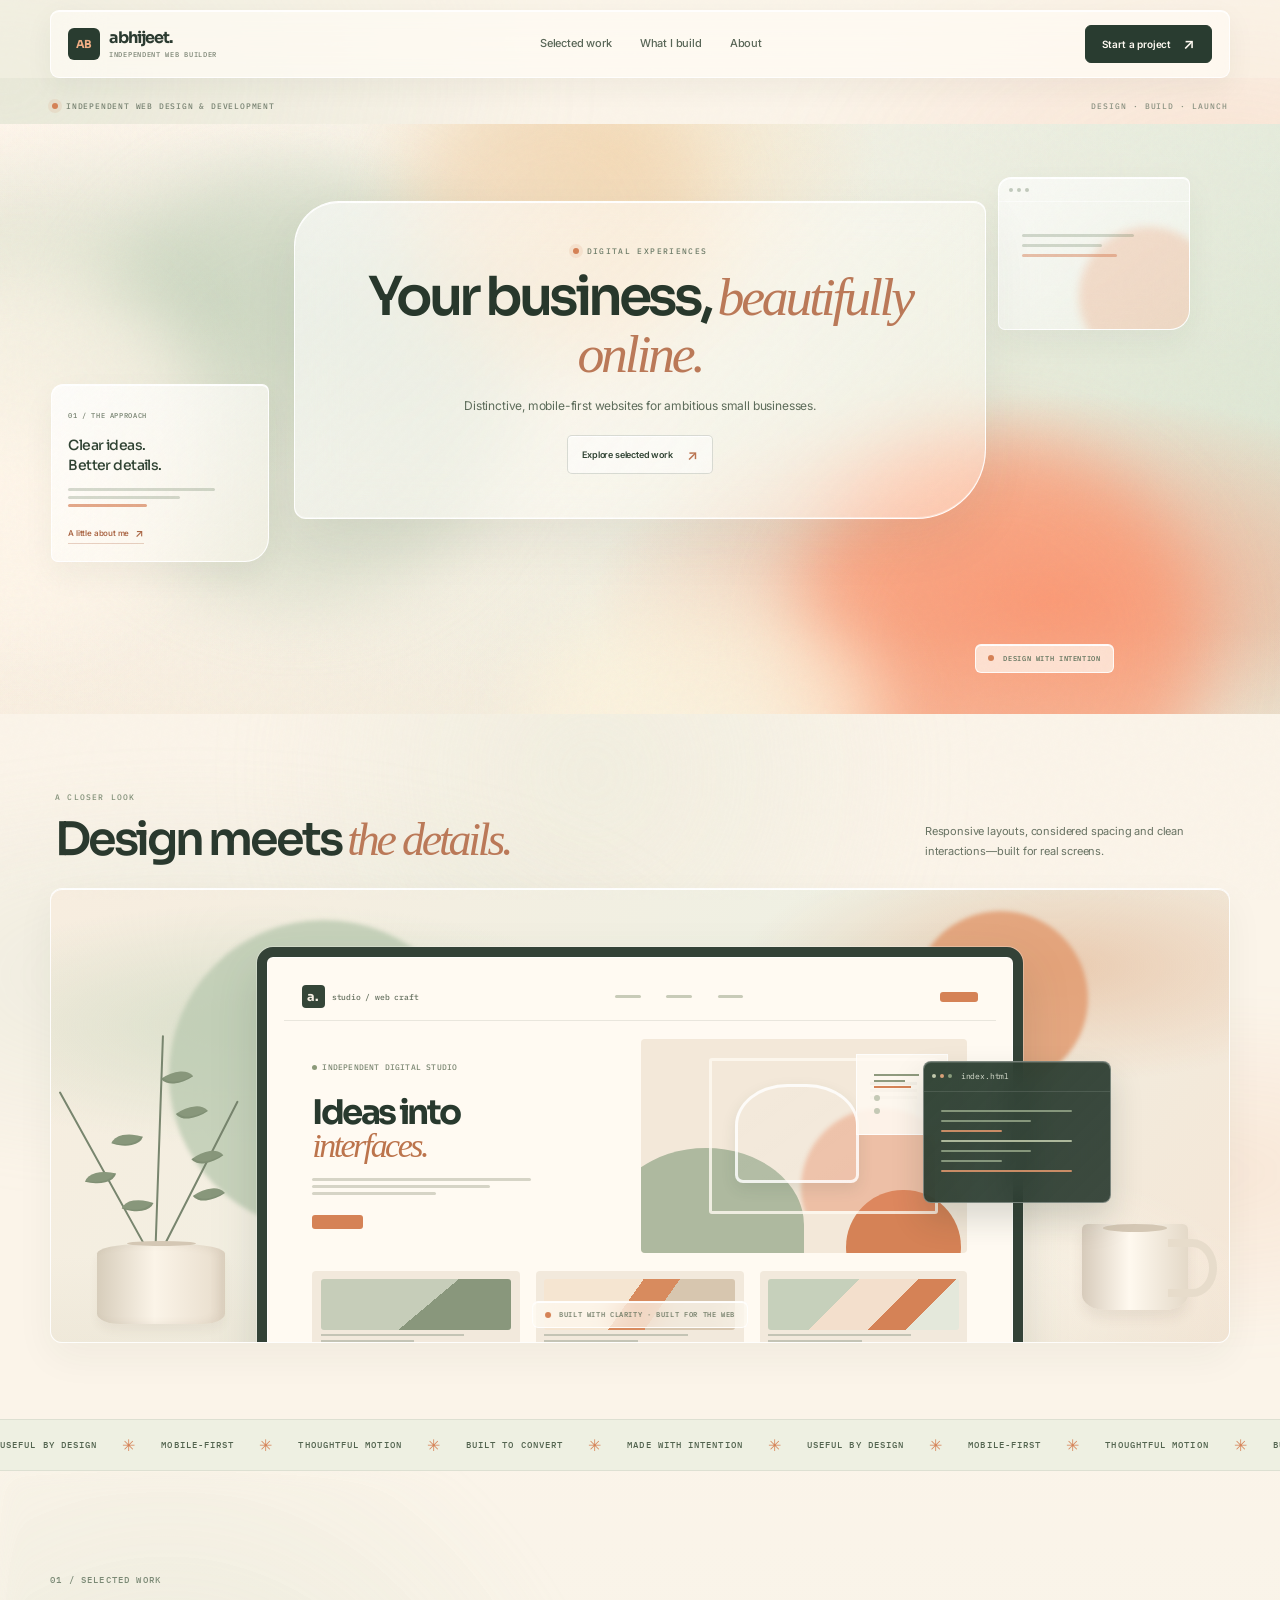
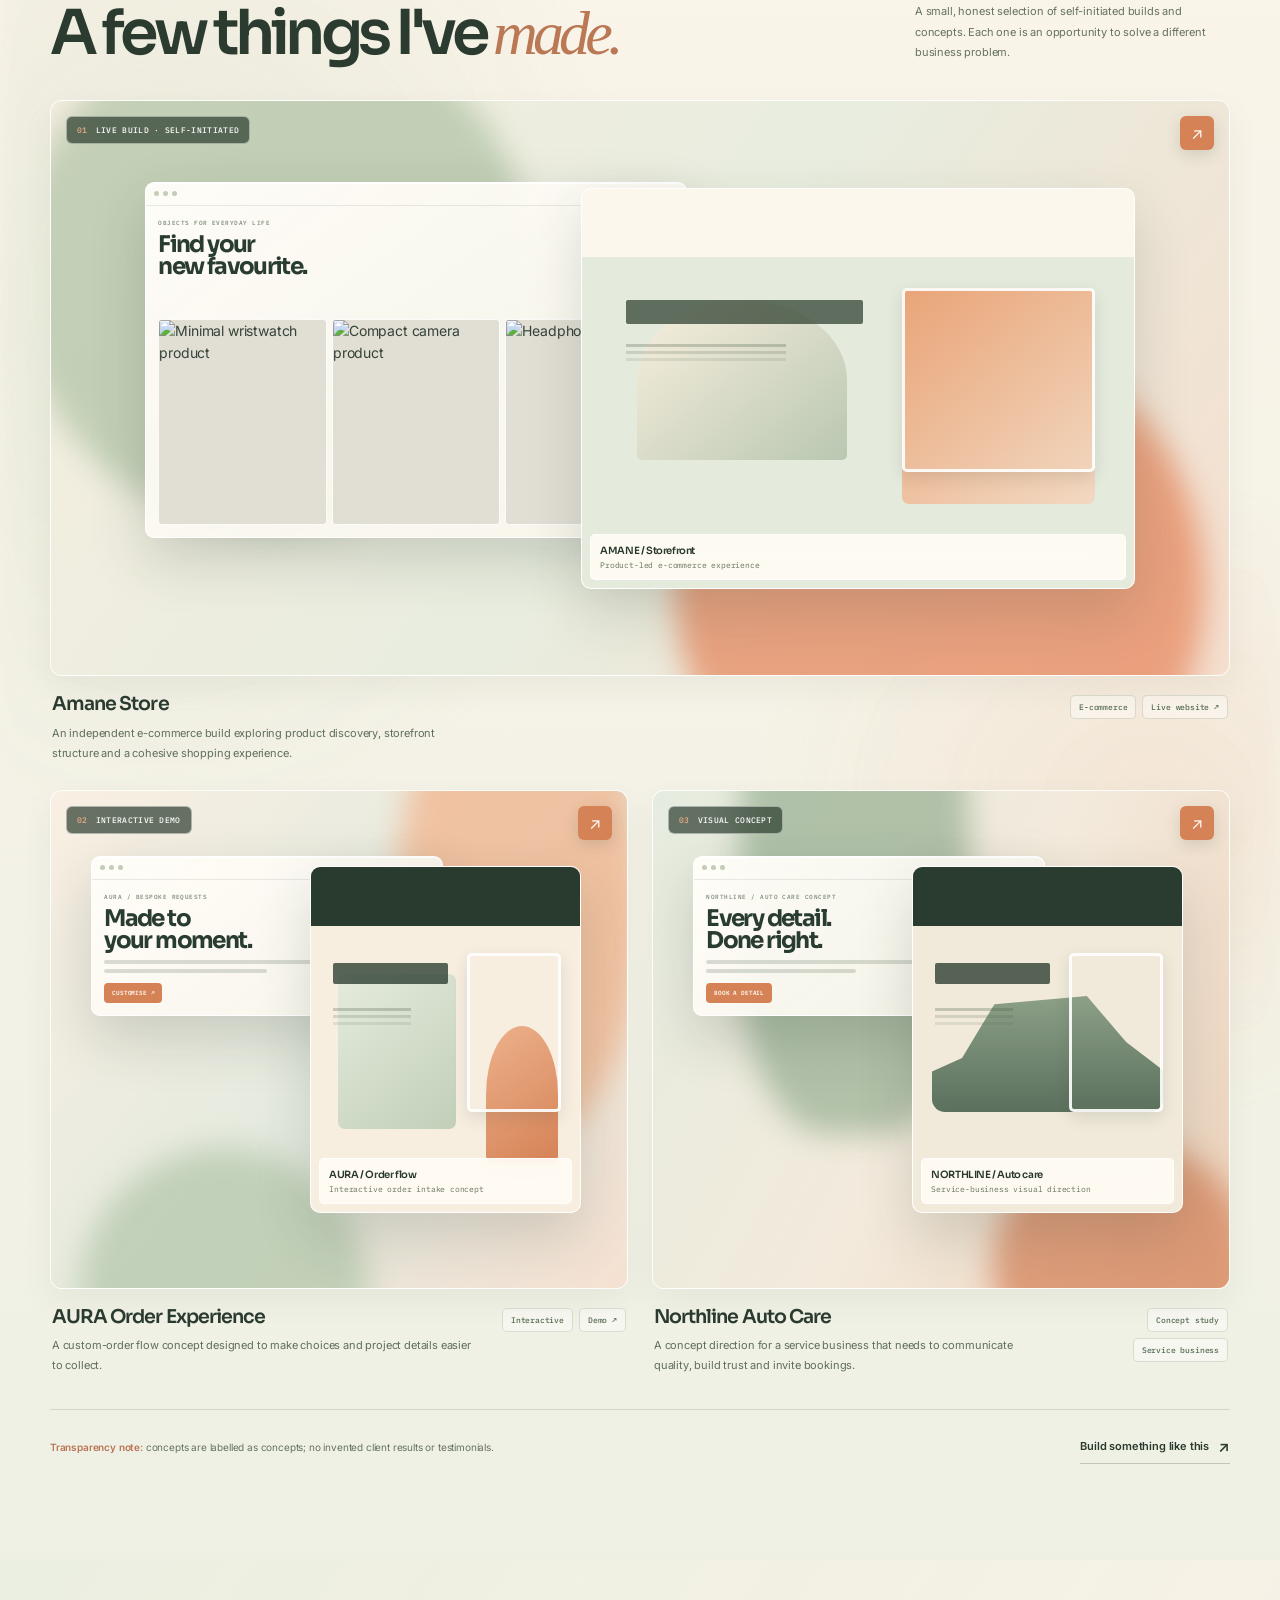
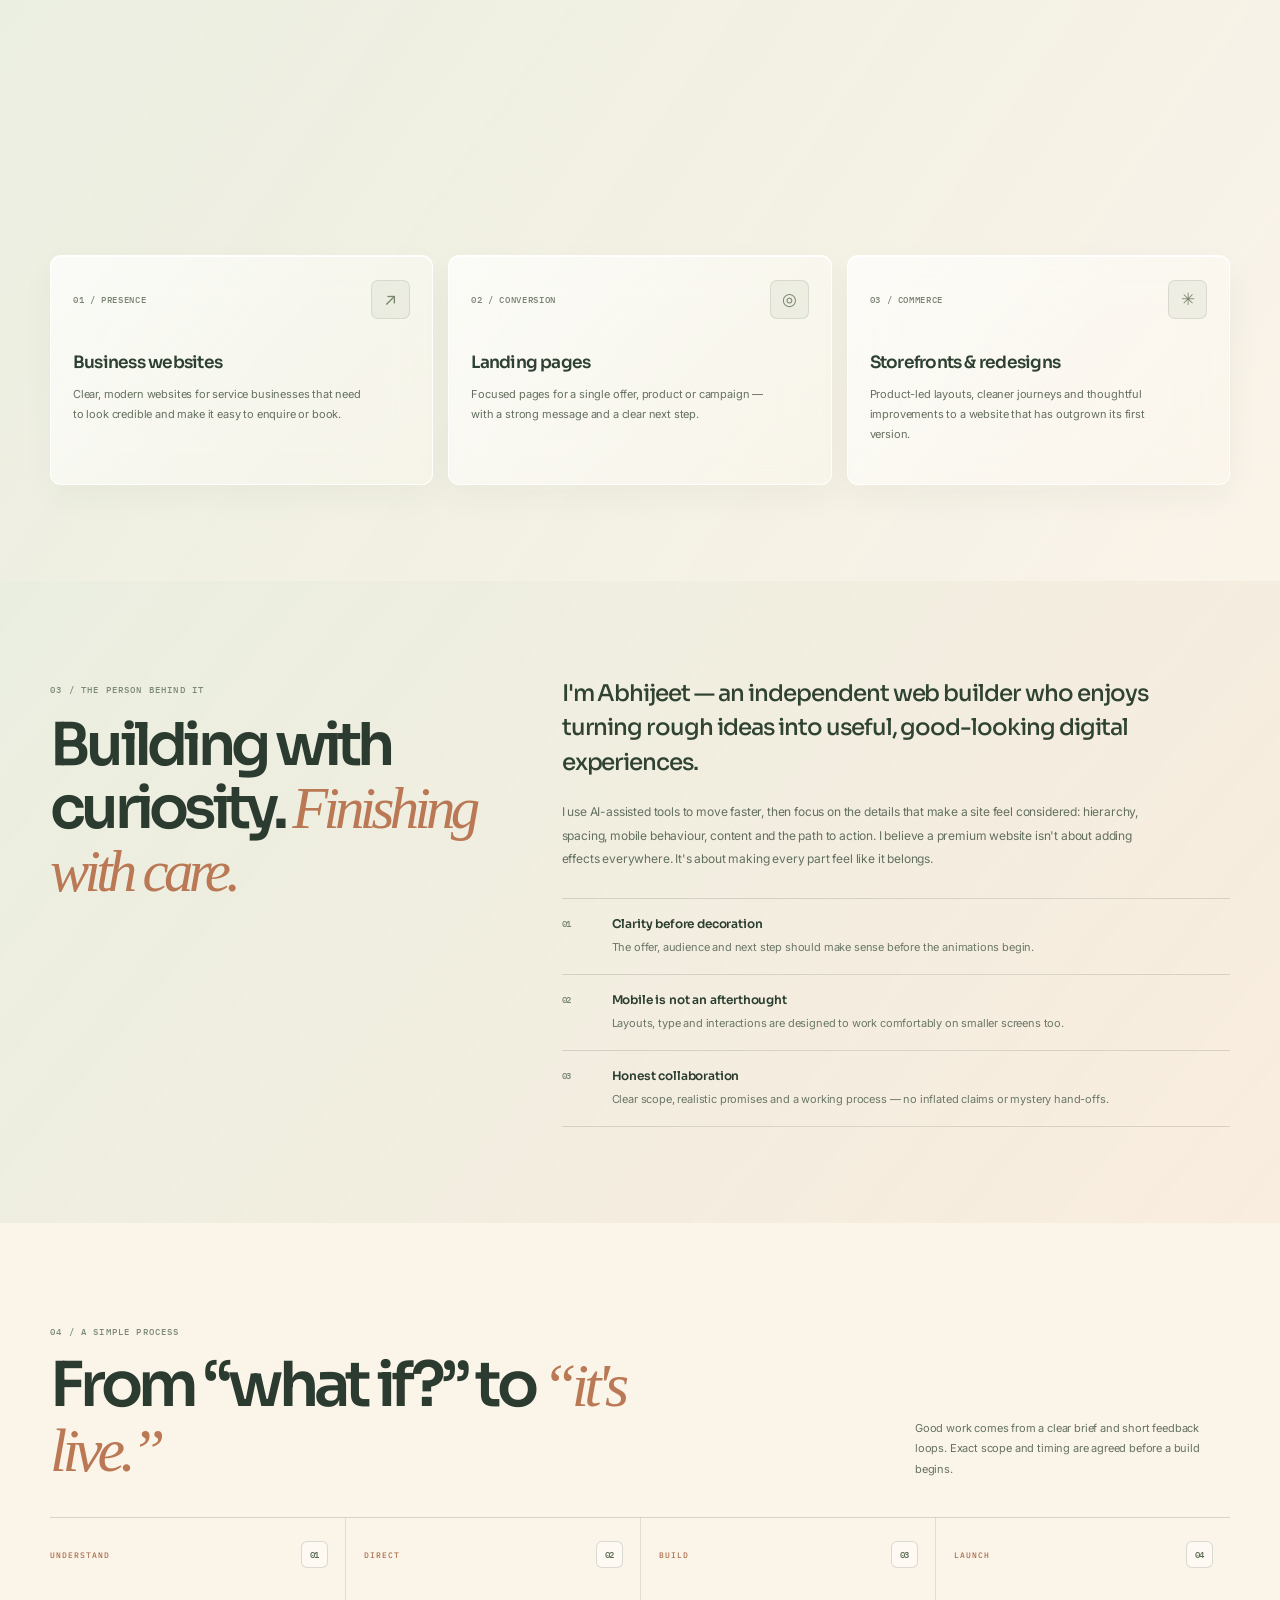
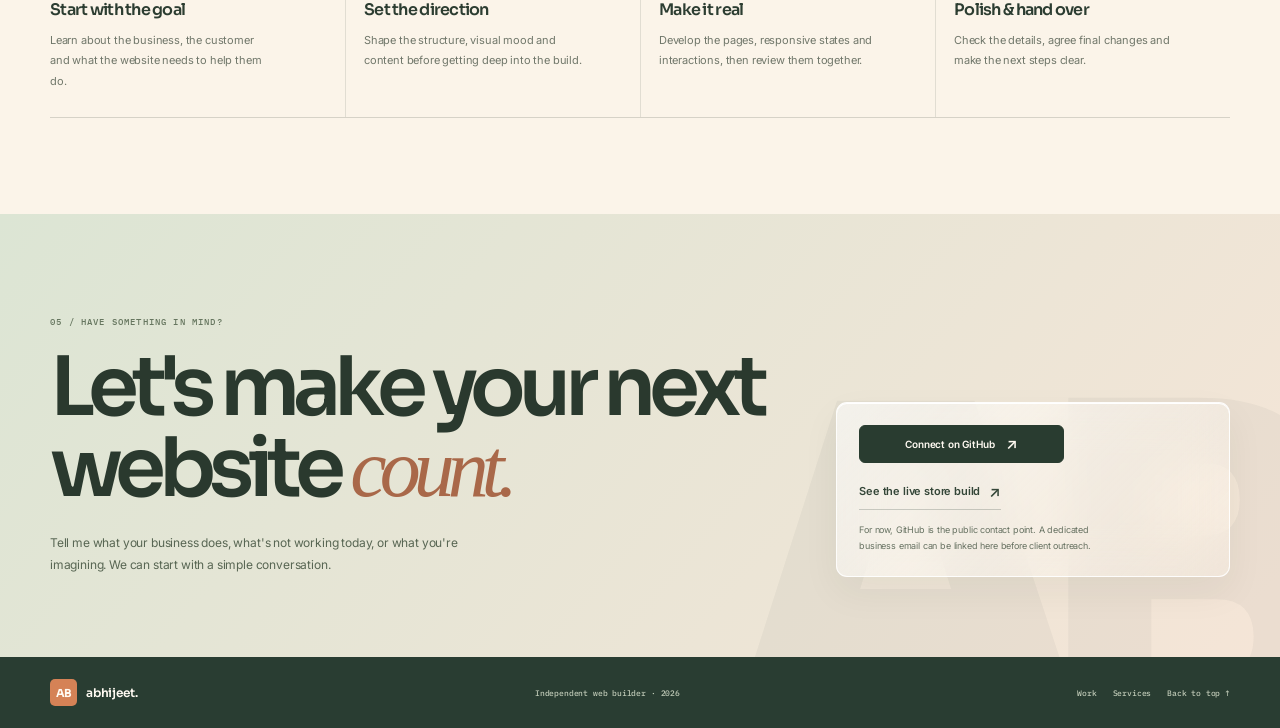
==== commit c027555e: "Consolidate stylesheet and refine portfolio into a cohesive glass UI system" ====
--- a/index.html
+++ b/index.html
@@ -10,1549 +10,417 @@
   <link rel="preconnect" href="https://fonts.gstatic.com" crossorigin>
   <link href="https://fonts.googleapis.com/css2?family=IBM+Plex+Mono:wght@400;500;600&family=Inter:wght@400;500;600;700&family=Sora:wght@400;500;600;700;800&display=swap" rel="stylesheet">
   <style>
-    :root{
-      --paper:#f7f0e5;--paper-2:#f1e3d3;--ink:#29211d;--muted:#7a6d63;
-      --line:rgba(41,33,29,.14);--acid:#ed7138;--orange-soft:#ffb16d;--dark:#29211d;--dark-2:#352821;
-      --white:#fff9f1;--radius:24px;--ease:cubic-bezier(.2,.75,.25,1);
-      --heading:'Manrope',sans-serif;--body:'DM Sans',sans-serif;--mono:'DM Mono',monospace;
-    }
-    *{box-sizing:border-box}
-    html{scroll-behavior:smooth;scroll-padding-top:90px}
-    body{margin:0;background:var(--paper);color:var(--ink);font-family:var(--body);-webkit-font-smoothing:antialiased;overflow-x:hidden}
-    body.menu-open{overflow:hidden}
-    a{color:inherit;text-decoration:none}
-    button,a,input,textarea{font:inherit}
-    button{cursor:pointer}
-    img{display:block;max-width:100%}
-    ::selection{background:var(--acid);color:var(--ink)}
-    .progress{position:fixed;inset:0 auto auto 0;height:3px;width:0;background:var(--acid);z-index:150;transition:width .08s linear}
-    .noise{position:fixed;inset:0;pointer-events:none;z-index:90;opacity:.12;background-image:url("data:image/svg+xml,%3Csvg viewBox='0 0 180 180' xmlns='http://www.w3.org/2000/svg'%3E%3Cfilter id='n'%3E%3CfeTurbulence type='fractalNoise' baseFrequency='.9' numOctaves='3' stitchTiles='stitch'/%3E%3C/filter%3E%3Crect width='100%25' height='100%25' filter='url(%23n)' opacity='.2'/%3E%3C/svg%3E");mix-blend-mode:multiply}
-    .wrap{width:min(1220px,calc(100% - 56px));margin-inline:auto}
-    .eyebrow{display:inline-flex;align-items:center;gap:10px;font:500 11px/1.2 var(--mono);letter-spacing:.12em;text-transform:uppercase}
-    .dot{width:7px;height:7px;background:#83a91e;border-radius:50%;box-shadow:0 0 0 5px rgba(131,169,30,.13)}
-    .label{font:500 11px/1.5 var(--mono);letter-spacing:.08em;text-transform:uppercase;color:var(--muted)}
-    .site-header{position:sticky;top:0;z-index:100;background:rgba(241,239,232,.82);backdrop-filter:blur(18px);border-bottom:1px solid rgba(25,26,23,.08)}
-    .nav{height:76px;display:flex;align-items:center;justify-content:space-between;gap:24px}
-    .brand{display:inline-flex;align-items:center;gap:11px;font:800 18px var(--heading);letter-spacing:-.06em}
-    .brand-mark{display:grid;place-items:center;width:34px;height:34px;background:var(--ink);color:var(--acid);border-radius:11px;font:800 13px var(--heading);letter-spacing:-.08em;transform:rotate(-5deg);transition:transform .4s var(--ease)}
-    .brand:hover .brand-mark{transform:rotate(0) scale(1.06)}
-    .brand small{display:block;color:#77786f;font:500 9px var(--mono);letter-spacing:.14em;text-transform:uppercase;margin-top:2px}
-    .nav-links{display:flex;align-items:center;gap:30px}
-    .nav-links a{font-size:12px;font-weight:600;color:#56574f;transition:color .2s}
-    .nav-links a:hover{color:#111}
-    .nav-cta,.btn{display:inline-flex;align-items:center;justify-content:center;gap:12px;border:1px solid var(--ink);border-radius:100px;padding:13px 18px;background:var(--ink);color:var(--white);font-size:12px;font-weight:700;transition:transform .25s var(--ease),background .25s,color .25s,border-color .25s}
-    .nav-cta:hover,.btn:hover{transform:translateY(-3px);background:var(--acid);color:var(--ink);border-color:var(--acid)}
-    .arrow{display:inline-block;font-size:16px;line-height:0;transition:transform .25s var(--ease)}
-    a:hover .arrow,.btn:hover .arrow{transform:translate(3px,-2px)}
-    .menu-toggle{display:none;border:1px solid var(--line);background:transparent;border-radius:50%;width:42px;height:42px;align-items:center;justify-content:center}
-    .hero{padding:86px 0 76px;position:relative}
-    .hero-top{display:flex;align-items:center;justify-content:space-between;gap:20px;margin-bottom:28px}
-    .availability{display:inline-flex;align-items:center;gap:10px;color:#505249;border:1px solid var(--line);background:rgba(255,255,255,.27);border-radius:100px;padding:9px 12px;font-size:11px}
-    .hero-grid{display:grid;grid-template-columns:1.15fr .85fr;gap:42px;align-items:center}
-    h1,h2,h3,p{margin-top:0}
-    .hero h1{font:600 clamp(54px,7.45vw,105px)/.96 var(--heading);letter-spacing:-.085em;max-width:830px;margin:0 0 27px}
-    .hero h1 .serif{font-family:Georgia,'Times New Roman',serif;font-weight:400;font-style:italic;letter-spacing:-.085em}
-    .hero h1 .underline-mark{position:relative;white-space:nowrap}
-    .hero h1 .underline-mark:after{content:"";position:absolute;z-index:-1;left:1%;right:-2%;height:16%;bottom:5%;background:var(--acid);transform:rotate(-1.7deg);border-radius:10px}
-    .hero-copy{max-width:475px;color:#65665e;font-size:16px;line-height:1.8;margin-bottom:28px}
-    .hero-actions{display:flex;align-items:center;gap:20px;flex-wrap:wrap}
-    .text-link{display:inline-flex;align-items:center;gap:9px;font-size:12px;font-weight:700;border-bottom:1px solid var(--line);padding:11px 0;transition:border-color .2s}
-    .text-link:hover{border-color:var(--ink)}
-    .hero-foot{display:flex;gap:25px;align-items:center;flex-wrap:wrap;margin-top:44px}
-    .micro-stat{display:flex;align-items:flex-start;gap:10px}
-    .micro-stat strong{font:700 12px var(--heading);display:block}
-    .micro-stat span{display:block;font-size:10px;line-height:1.4;color:var(--muted);margin-top:4px}
-    .micro-icon{width:28px;height:28px;border:1px solid var(--line);border-radius:9px;display:grid;place-items:center;font-size:14px}
-    .hero-art{min-height:470px;position:relative;isolation:isolate}
-    .art-glow{position:absolute;width:76%;aspect-ratio:1;border-radius:50%;right:0;top:8%;background:radial-gradient(circle at 35% 35%,#f7b45a 0,#d8b59a 33%,#b5ae9b 56%,rgba(195,189,172,.04) 70%);filter:blur(2px);opacity:.8;z-index:-2;animation:breathe 8s ease-in-out infinite alternate}
-    .hero-photo{position:absolute;overflow:hidden;border:7px solid var(--paper);box-shadow:0 26px 70px rgba(38,34,25,.17);background:#d8d4c8}
-    .hero-photo img{height:100%;width:100%;object-fit:cover;transition:transform .8s var(--ease)}
-    .hero-photo:hover img{transform:scale(1.045)}
-    .photo-main{width:72%;height:370px;right:1%;top:5%;border-radius:48% 48% 14px 14px}
-    .photo-main img{object-position:54% center}
-    .photo-small{width:42%;height:190px;left:0;bottom:4%;border-radius:14px;transform:rotate(-7deg)}
-    .photo-small img{object-position:center}
-    .floating-tag{position:absolute;right:-2%;bottom:8%;width:164px;background:var(--acid);padding:17px;border-radius:15px;box-shadow:0 14px 30px rgba(20,20,10,.12);transform:rotate(4deg);animation:float 5s ease-in-out infinite}
-    .floating-tag .label{color:#414630;font-size:9px}
-    .floating-tag strong{display:block;font:700 21px/1.1 var(--heading);letter-spacing:-.06em;margin:10px 0 7px}
-    .floating-tag p{margin:0;font-size:10px;line-height:1.5;max-width:115px}
-    .stamp{position:absolute;left:1%;top:6%;width:76px;height:76px;border:1px solid var(--ink);border-radius:50%;display:grid;place-items:center;background:var(--paper);text-align:center;transform:rotate(-12deg)}
-    .stamp span{font:500 9px/1.4 var(--mono);letter-spacing:.04em;text-transform:uppercase}
-    .marquee{overflow:hidden;border-top:1px solid var(--line);border-bottom:1px solid var(--line);background:var(--paper-2);padding:17px 0}
-    .marquee-track{display:flex;width:max-content;animation:marquee 32s linear infinite}
-    .marquee-set{display:flex;align-items:center;gap:26px;padding-right:26px;white-space:nowrap;font:600 11px var(--mono);letter-spacing:.13em;text-transform:uppercase}
-    .marquee-set i{font-style:normal;font-size:17px;color:#8aa82b}
-    .section{padding:112px 0}
-    .section-head{display:flex;align-items:flex-end;justify-content:space-between;gap:30px;margin-bottom:39px}
-    .section-head h2{font:600 clamp(38px,5.3vw,67px)/1.02 var(--heading);letter-spacing:-.075em;margin:13px 0 0;max-width:690px}
-    .section-head h2 em{font-family:Georgia,serif;font-weight:400}
-    .section-note{max-width:285px;color:var(--muted);font-size:13px;line-height:1.75;margin-bottom:4px}
-    .work-section{background:var(--dark);color:var(--white);position:relative;overflow:hidden}
-    .work-section:before{content:"";position:absolute;width:650px;height:650px;right:-280px;top:-280px;border-radius:50%;background:radial-gradient(circle,rgba(216,255,84,.09),transparent 67%);pointer-events:none}
-    .work-section .label{color:#aaa99b}
-    .work-section .section-head{position:relative;z-index:1}
-    .work-section .section-note{color:#a4a69b}
-    .work-grid{display:grid;grid-template-columns:1fr 1fr;gap:20px;position:relative;z-index:1}
-    .project{min-width:0;transition:transform .4s var(--ease)}
-    .project:hover{transform:translateY(-5px)}
-    .project.featured{grid-column:span 2}
-    .project-visual{position:relative;overflow:hidden;border-radius:18px;background:#292b25;aspect-ratio:1.16}
-    .featured .project-visual{aspect-ratio:2.05}
-    .project-image{position:absolute;inset:0;width:100%;height:100%;object-fit:cover;opacity:.88;transition:transform .8s var(--ease),opacity .5s}
-    .project:hover .project-image{transform:scale(1.045);opacity:1}
-    .project-visual:after{content:"";position:absolute;inset:0;background:linear-gradient(180deg,rgba(10,12,8,.02) 25%,rgba(10,12,8,.58) 100%);pointer-events:none}
-    .browser-card{position:absolute;z-index:2;width:61%;left:8%;top:12%;background:#f8f6ee;border:1px solid rgba(255,255,255,.58);border-radius:9px;overflow:hidden;box-shadow:0 20px 60px rgba(0,0,0,.24);transform:rotate(-3deg);transition:transform .6s var(--ease)}
-    .featured .browser-card{width:45%;left:9%;top:13%}
-    .project:hover .browser-card{transform:rotate(0) translateY(-4px)}
-    .browser-top{height:22px;border-bottom:1px solid #e4e1d6;display:flex;align-items:center;gap:4px;padding:0 8px}
-    .browser-top b{width:5px;height:5px;background:#c8c4b8;border-radius:50%}
-    .browser-body{padding:13px 12px 12px;color:#1b1c18}
-    .browser-kicker{font:500 6px var(--mono);letter-spacing:.08em;text-transform:uppercase;color:#73756a}
-    .browser-title{font:800 clamp(12px,1.8vw,25px)/.95 var(--heading);letter-spacing:-.07em;margin:7px 0}
-    .browser-bottom{display:flex;align-items:center;justify-content:space-between;gap:8px}
-    .browser-line{height:4px;background:#d8d7cd;border-radius:10px;width:42%;margin:5px 0}
-    .browser-pill{display:inline-block;padding:6px 8px;border-radius:4px;background:#1d1f1a;color:#fff;font:600 6px var(--mono)}
-    .browser-products{display:grid;grid-template-columns:repeat(3,1fr);gap:5px;margin-top:11px}
-    .browser-products span{aspect-ratio:.82;background:#e1ded4;border-radius:4px;overflow:hidden}
-    .browser-products img{width:100%;height:100%;object-fit:cover}
-    .mini-site{position:absolute;z-index:2;width:47%;height:68%;right:9%;top:16%;background:#ede9de;border-radius:9px;overflow:hidden;border:1px solid rgba(255,255,255,.48);box-shadow:0 22px 55px rgba(0,0,0,.3);transform:rotate(5deg);transition:transform .6s var(--ease)}
-    .project:hover .mini-site{transform:rotate(1deg) translateY(-5px)}
-    .mini-site img{width:100%;height:100%;object-fit:cover}
-    .mini-site-caption{position:absolute;left:8px;right:8px;bottom:8px;background:rgba(245,243,235,.91);padding:9px;border-radius:5px;color:#191a17}
-    .mini-site-caption b{display:block;font:700 10px var(--heading);letter-spacing:-.04em}
-    .mini-site-caption span{display:block;font:8px var(--mono);color:#77786d;margin-top:3px}
-    .project-index{position:absolute;top:16px;left:16px;z-index:4;display:inline-flex;align-items:center;gap:8px;font:500 10px var(--mono);color:white;background:rgba(20,21,17,.58);border:1px solid rgba(255,255,255,.24);padding:8px 10px;border-radius:100px;backdrop-filter:blur(8px)}
-    .project-index span{color:var(--acid)}
-    .project-link-icon{position:absolute;right:17px;top:17px;z-index:4;width:36px;height:36px;display:grid;place-items:center;background:var(--acid);color:#111;border-radius:50%;font-size:17px;transform:translateY(5px);opacity:0;transition:opacity .3s,transform .3s}
-    .project:hover .project-link-icon{opacity:1;transform:translateY(0)}
-    .project-info{display:flex;align-items:flex-start;justify-content:space-between;gap:20px;padding:17px 2px 4px}
-    .project-info h3{font:700 21px var(--heading);letter-spacing:-.055em;margin:0 0 6px}
-    .project-info p{font-size:12px;color:#a9aa9f;line-height:1.6;margin:0;max-width:420px}
-    .project-tags{display:flex;gap:7px;flex-wrap:wrap;justify-content:flex-end;padding-top:5px}
-    .project-tags span{font:10px var(--mono);color:#c1c2b8;border:1px solid rgba(255,255,255,.16);padding:6px 8px;border-radius:100px;white-space:nowrap}
-    .work-foot{display:flex;align-items:center;justify-content:space-between;gap:20px;margin-top:31px;padding-top:22px;border-top:1px solid rgba(255,255,255,.14);color:#a4a69b;font-size:12px}
-    .work-foot strong{color:var(--acid);font-weight:600}
-    .services{background:var(--paper)}
-    .services-grid{display:grid;grid-template-columns:repeat(3,1fr);gap:14px}
-    .service-card{padding:26px 23px 24px;border:1px solid var(--line);border-radius:17px;min-height:245px;display:flex;flex-direction:column;transition:background .35s,border-color .35s,transform .35s var(--ease)}
-    .service-card:hover{background:#e7e9d8;border-color:rgba(25,26,23,.29);transform:translateY(-4px)}
-    .service-top{display:flex;align-items:center;justify-content:space-between;margin-bottom:40px}
-    .service-number{font:500 11px var(--mono);color:var(--muted)}
-    .service-icon{width:42px;height:42px;border:1px solid var(--line);border-radius:13px;display:grid;place-items:center;font-size:18px}
-    .service-card h3{font:700 20px var(--heading);letter-spacing:-.055em;margin:0 0 10px}
-    .service-card p{font-size:12px;line-height:1.75;color:#6d6e66;margin:0;max-width:290px}
-    .about-section{background:var(--paper-2)}
-    .about-grid{display:grid;grid-template-columns:.8fr 1.2fr;gap:80px;align-items:start}
-    .about-intro h2{font:600 clamp(40px,5vw,66px)/1.03 var(--heading);letter-spacing:-.08em;margin:16px 0 25px}
-    .about-intro h2 em{font-family:Georgia,serif;font-weight:400}
-    .about-statement{font:500 24px/1.42 var(--heading);letter-spacing:-.045em;max-width:640px;margin:0 0 24px}
-    .about-copy{font-size:14px;line-height:1.9;color:#686960;max-width:610px}
-    .principles{margin-top:35px;border-top:1px solid var(--line)}
-    .principle{display:grid;grid-template-columns:45px 1fr;gap:16px;padding:17px 0;border-bottom:1px solid var(--line)}
-    .principle-num{font:500 11px var(--mono);color:var(--muted);padding-top:4px}
-    .principle strong{display:block;font:700 14px var(--heading);margin-bottom:5px}
-    .principle p{font-size:12px;line-height:1.7;color:#6e6f67;margin:0}
-    .process-section{background:var(--dark);color:var(--white)}
-    .process-section .label{color:#b1b2a7}
-    .process-section .section-note{color:#acaea1}
-    .process-grid{display:grid;grid-template-columns:repeat(4,1fr);border-top:1px solid rgba(255,255,255,.2);border-bottom:1px solid rgba(255,255,255,.2)}
-    .process-step{padding:25px 22px 27px 0;position:relative}
-    .process-step+.process-step{border-left:1px solid rgba(255,255,255,.17);padding-left:22px}
-    .process-step .label{color:var(--acid);font-size:10px}
-    .process-step h3{font:700 19px var(--heading);letter-spacing:-.05em;margin:37px 0 10px}
-    .process-step p{font-size:12px;line-height:1.8;color:#a5a79a;margin:0;max-width:220px}
-    .process-step .step-dot{position:absolute;right:20px;top:25px;width:26px;height:26px;display:grid;place-items:center;border:1px solid rgba(255,255,255,.22);border-radius:50%;color:#e4e5da;font:10px var(--mono)}
-    .contact-section{padding:116px 0 92px;background:var(--acid);position:relative;overflow:hidden}
-    .contact-section:after{content:"AB";position:absolute;right:-28px;bottom:-160px;font:800 clamp(240px,36vw,490px)/1 var(--heading);letter-spacing:-.12em;color:rgba(25,26,23,.055);pointer-events:none}
-    .contact-grid{display:grid;grid-template-columns:1.3fr .7fr;align-items:end;gap:50px;position:relative;z-index:1}
-    .contact-section .label{color:#4c5636}
-    .contact-section h2{font:700 clamp(51px,7.4vw,94px)/.94 var(--heading);letter-spacing:-.09em;margin:18px 0 24px;max-width:850px}
-    .contact-section h2 em{font-family:Georgia,serif;font-weight:400}
-    .contact-copy{font-size:14px;line-height:1.8;color:#4e5540;max-width:465px;margin:0}
-    .contact-actions{display:flex;flex-direction:column;align-items:flex-start;gap:12px}
-    .contact-actions .btn{background:var(--ink);color:var(--white);border-color:var(--ink);min-width:205px}
-    .contact-actions .btn:hover{background:#fffef8;color:var(--ink);border-color:#fffef8}
-    .contact-actions small{max-width:230px;color:#5b614e;font-size:10px;line-height:1.6}
-    footer{background:var(--dark);color:#b5b6aa;padding:24px 0}
-    .footer-inner{display:flex;align-items:center;justify-content:space-between;gap:20px}
-    .footer-brand{display:flex;align-items:center;gap:9px;font:700 13px var(--heading);color:#f5f3ea}
-    .footer-brand .brand-mark{width:26px;height:26px;font-size:10px;border-radius:8px;background:var(--acid);color:var(--ink)}
-    .footer-note,.footer-links a{font:10px var(--mono);color:#929489}
-    .footer-links{display:flex;gap:18px}
-    .footer-links a:hover{color:var(--acid)}
-    .reveal{opacity:0;transform:translateY(22px);transition:opacity .7s var(--ease),transform .7s var(--ease)}
-    .reveal.in-view{opacity:1;transform:translateY(0)}
-    .delay-1{transition-delay:.08s}.delay-2{transition-delay:.16s}.delay-3{transition-delay:.24s}
-    @keyframes marquee{to{transform:translateX(-50%)}}
-    @keyframes float{0%,100%{transform:translateY(0) rotate(4deg)}50%{transform:translateY(-9px) rotate(2deg)}}
-    @keyframes breathe{to{transform:scale(1.08);opacity:.62}}
-    @media (max-width:900px){
-      .wrap{width:min(100% - 38px,760px)}.hero{padding:65px 0 61px}.hero-grid{gap:20px;grid-template-columns:1.1fr .9fr}
-      .hero-art{min-height:390px}.photo-main{height:295px}.photo-small{height:145px}.floating-tag{width:140px;padding:13px}.section{padding:85px 0}
-      .about-grid{gap:42px}.process-step{padding-right:14px}.process-step+.process-step{padding-left:14px}.process-step .step-dot{right:10px}
-    }
-    @media (max-width:680px){
-      .wrap{width:calc(100% - 34px)}.nav{height:66px}.nav-links{display:none;position:fixed;top:65px;left:0;right:0;background:var(--paper);border-bottom:1px solid var(--line);padding:23px 22px 27px;flex-direction:column;align-items:flex-start;gap:21px}
-      .nav-links.open{display:flex}.nav-links a{font-size:16px}.nav-cta{display:none}.menu-toggle{display:flex}
-      .hero{padding:43px 0 45px}.hero-top{align-items:flex-start;flex-direction:column;gap:16px;margin-bottom:24px}
-      .hero-grid{grid-template-columns:1fr;gap:18px}.hero h1{font-size:clamp(51px,13.7vw,83px);line-height:.97;margin-bottom:22px}
-      .hero-copy{font-size:14px;line-height:1.75;max-width:420px}.hero-art{min-height:365px;max-width:500px;width:100%;margin:10px auto 0}
-      .photo-main{width:70%;height:290px;right:3%;top:2%}.photo-small{width:41%;height:148px;bottom:2%}.stamp{width:64px;height:64px;font-size:8px}.floating-tag{right:0;bottom:7%;width:132px}
-      .hero-foot{gap:14px;margin-top:30px}.micro-stat{flex:1;min-width:135px}.marquee{padding:14px 0}
-      .section{padding:74px 0}.section-head{align-items:flex-start;flex-direction:column;gap:13px;margin-bottom:28px}.section-head h2{font-size:clamp(38px,10vw,56px)}
-      .section-note{max-width:410px;margin:0}.work-grid{grid-template-columns:1fr;gap:28px}.project.featured{grid-column:auto}.featured .project-visual{aspect-ratio:1.12}
-      .project-visual{aspect-ratio:1.15}.featured .browser-card{width:65%;left:7%;top:18%}.featured .mini-site{width:39%;right:5%;height:55%;top:29%}
-      .project-info{flex-direction:column;gap:11px}.project-tags{justify-content:flex-start;padding-top:0}.project-link-icon{opacity:1;transform:none}
-      .work-foot{align-items:flex-start;flex-direction:column;gap:9px}.services-grid{grid-template-columns:1fr;gap:10px}.service-card{min-height:0;padding:21px}.service-top{margin-bottom:24px}
-      .about-grid{grid-template-columns:1fr;gap:27px}.about-intro h2{font-size:47px;max-width:430px}.about-statement{font-size:21px}
-      .process-grid{grid-template-columns:1fr 1fr}.process-step{padding:21px 13px 23px 0}.process-step+.process-step{padding-left:14px}.process-step:nth-child(3){border-left:0;padding-left:0;border-top:1px solid rgba(255,255,255,.17)}.process-step:nth-child(4){border-top:1px solid rgba(255,255,255,.17)}
-      .process-step h3{margin-top:30px;font-size:17px}.process-step p{font-size:11px}.process-step .step-dot{top:18px;right:10px}
-      .contact-section{padding:78px 0 68px}.contact-grid{grid-template-columns:1fr;gap:28px}.contact-section h2{font-size:clamp(53px,13vw,78px)}.contact-actions{flex-direction:row;align-items:center;flex-wrap:wrap}.contact-actions small{flex-basis:100%}
-      .footer-inner{flex-wrap:wrap}.footer-note{order:3;flex-basis:100%}.footer-links{gap:12px}
-    }
-    @media (prefers-reduced-motion:reduce){
-      *,*:before,*:after{scroll-behavior:auto!important;animation-duration:.01ms!important;animation-iteration-count:1!important;transition-duration:.01ms!important}
-      .reveal{opacity:1;transform:none}
-    }
-  
-    /* Quiet glass polish: a few deliberate frosted surfaces, not glass everywhere */
-    .site-header{
-      background:rgba(241,239,232,.18);
-      border-bottom:0;
-      backdrop-filter:none;
-      -webkit-backdrop-filter:none;
-      padding-bottom:0;
-    }
-    .site-header .nav{
-      position:relative;
-      margin-top:10px;
-      padding-inline:20px;
-      border:1px solid rgba(255,255,255,.78);
-      border-radius:19px;
-      background:rgba(255,254,248,.76);
-      background-image:linear-gradient(135deg,rgba(255,255,255,.35),rgba(255,255,255,.08));
-      box-shadow:0 8px 28px rgba(40,38,28,.055),inset 0 1px rgba(255,255,255,.85);
-      backdrop-filter:blur(22px) saturate(1.22);
-      -webkit-backdrop-filter:blur(22px) saturate(1.22);
-      transition:box-shadow .3s ease,border-color .3s ease,background .3s ease;
-    }
-    .site-header .nav:hover{
-      border-color:rgba(255,255,255,.95);
-      box-shadow:0 12px 32px rgba(40,38,28,.075),inset 0 1px rgba(255,255,255,.95);
-    }
-    .availability{
-      background:rgba(255,255,255,.44);
-      border-color:rgba(255,255,255,.78);
-      box-shadow:inset 0 1px rgba(255,255,255,.8),0 3px 12px rgba(35,35,25,.025);
-      backdrop-filter:blur(14px);
-      -webkit-backdrop-filter:blur(14px);
-    }
-    .nav-cta,.btn{
-      position:relative;
-      isolation:isolate;
-      overflow:hidden;
-      box-shadow:0 3px 0 rgba(25,26,23,.06),inset 0 1px rgba(255,255,255,.1);
-      -webkit-tap-highlight-color:transparent;
-    }
-    .nav-cta::before,.btn::before{
-      content:"";
-      position:absolute;
-      inset:-40% auto -40% -45%;
-      width:36%;
-      transform:translateX(-120%) rotate(18deg);
-      background:linear-gradient(90deg,transparent,rgba(255,255,255,.2),transparent);
-      transition:transform .65s var(--ease);
-      pointer-events:none;
-      z-index:-1;
-    }
-    .nav-cta:hover::before,.btn:hover::before{transform:translateX(480%) rotate(18deg)}
-    .nav-cta:active,.btn:active{transform:translateY(-1px) scale(.985)}
-    .text-link:focus-visible,.nav-cta:focus-visible,.btn:focus-visible,.nav-links a:focus-visible,.menu-toggle:focus-visible{
-      outline:2px solid #83a91e;outline-offset:4px;
-    }
-    .hero-photo{
-      border-color:rgba(255,254,248,.86);
-      box-shadow:0 28px 72px rgba(38,34,25,.15),0 0 0 1px rgba(255,255,255,.22);
-    }
-    .stamp{
-      box-shadow:0 8px 24px rgba(40,38,28,.06),inset 0 1px rgba(255,255,255,.9);
-      background:rgba(248,247,239,.83);
-      backdrop-filter:blur(12px);
-      -webkit-backdrop-filter:blur(12px);
-    }
-    .floating-tag{
-      box-shadow:0 18px 42px rgba(40,42,20,.14),inset 0 1px rgba(255,255,255,.48);
-    }
-    .service-card{
-      position:relative;
-      overflow:hidden;
-      background:rgba(255,255,255,.26);
-      border-color:rgba(255,255,255,.72);
-      box-shadow:inset 0 1px rgba(255,255,255,.78),0 8px 22px rgba(30,31,24,.018);
-      backdrop-filter:blur(12px);
-      -webkit-backdrop-filter:blur(12px);
-    }
-    .service-card::before{
-      content:"";
-      position:absolute;
-      inset:0;
-      border-radius:inherit;
-      background:linear-gradient(125deg,rgba(255,255,255,.24),transparent 48%);
-      opacity:.72;
-      pointer-events:none;
-    }
-    .service-card > *{position:relative}
-    .service-card:hover{
-      background:rgba(255,255,255,.48);
-      border-color:rgba(25,26,23,.2);
-      box-shadow:inset 0 1px rgba(255,255,255,.96),0 15px 35px rgba(30,31,24,.055);
-    }
-    .project-visual{
-      border:1px solid rgba(255,255,255,.1);
-      box-shadow:inset 0 1px rgba(255,255,255,.12),0 10px 32px rgba(0,0,0,.08);
-      isolation:isolate;
-    }
-    .project-visual::before{
-      content:"";
-      position:absolute;
-      z-index:1;
-      inset:0;
-      opacity:0;
-      pointer-events:none;
-      background:radial-gradient(270px circle at var(--spot-x,50%) var(--spot-y,50%),rgba(255,255,255,.2),transparent 72%);
-      transition:opacity .28s ease;
-    }
-    .project-visual:hover::before{opacity:.8}
-    .project-index{
-      border-color:rgba(255,255,255,.28);
-      box-shadow:inset 0 1px rgba(255,255,255,.16),0 5px 18px rgba(0,0,0,.08);
-    }
-    .browser-card,.mini-site{
-      box-shadow:0 24px 65px rgba(0,0,0,.26),0 0 0 1px rgba(255,255,255,.26);
-    }
-    .marquee:hover .marquee-track{animation-play-state:paused}
-    .reveal{
-      filter:blur(3px);
-      transition:opacity .72s var(--ease),transform .72s var(--ease),filter .78s var(--ease);
-    }
-    .reveal.in-view{filter:blur(0)}
-    .section-head.reveal{transition-delay:.03s}
-    @media (max-width:680px){
-      .site-header{padding-top:0}
-      .site-header .nav{
-        padding-inline:14px;
-        border-radius:16px;
-      }
-      .nav-links.open{
-        top:78px;
-        left:17px;
-        right:17px;
-        border:1px solid rgba(255,255,255,.82);
-        border-radius:18px;
-        background:rgba(248,247,239,.91);
-        box-shadow:0 20px 60px rgba(30,31,24,.13),inset 0 1px rgba(255,255,255,.9);
-        backdrop-filter:blur(24px) saturate(1.2);
-        -webkit-backdrop-filter:blur(24px) saturate(1.2);
-      }
-      .service-card{backdrop-filter:blur(8px);-webkit-backdrop-filter:blur(8px)}
-      .project-visual::before{display:none}
-    }
-    @media (prefers-reduced-motion:reduce){
-      .reveal{filter:none}
-      .nav-cta::before,.btn::before{display:none}
-    }
-
-  
-    /* Cream + two-orange visual system. Edges stay crisp and the effects stay quiet. */
-    :root{--paper:#f7f0e5;--paper-2:#f1e3d3;--ink:#29211d;--muted:#7a6d63;--line:rgba(41,33,29,.14);--acid:#ed7138;--orange-soft:#ffb16d;--dark:#29211d;--dark-2:#352821;--white:#fff9f1}
-    body{background:var(--paper);color:var(--ink)}
-    .site-header{background:rgba(247,240,229,.18)}
-    .site-header .nav{
-      border:1px solid rgba(255,255,255,.82);
-      border-radius:8px;
-      background:rgba(255,250,242,.86);
-      background-image:linear-gradient(125deg,rgba(255,255,255,.64),rgba(255,255,255,.16));
-      box-shadow:0 8px 28px rgba(76,49,29,.055),inset 0 1px rgba(255,255,255,.92);
-      backdrop-filter:blur(20px) saturate(1.12);
-      -webkit-backdrop-filter:blur(20px) saturate(1.12);
-    }
-    .site-header .nav:hover{box-shadow:0 12px 32px rgba(76,49,29,.075),inset 0 1px rgba(255,255,255,.98)}
-    .brand-mark{background:#2b211c;color:#ffb16d;border-radius:5px;transform:none}
-    .brand:hover .brand-mark{transform:translateY(-1px)}
-    .nav-cta,.btn{
-      border-radius:5px;
-      background:var(--acid);
-      border-color:var(--acid);
-      color:#281d17;
-      box-shadow:0 4px 0 rgba(41,33,29,.06),inset 0 1px rgba(255,255,255,.27);
-      letter-spacing:.005em;
-    }
-    .nav-cta:hover,.btn:hover{background:var(--orange-soft);border-color:var(--orange-soft);color:#281d17}
-    .nav-cta::before,.btn::before{background:linear-gradient(90deg,transparent,rgba(255,255,255,.32),transparent)}
-    .menu-toggle{border-radius:5px;background:rgba(255,255,255,.38)}
-    .availability{border-radius:5px;background:rgba(255,255,255,.42);border-color:rgba(110,81,60,.16);box-shadow:none}
-    .hero h1 .underline-mark:after{background:linear-gradient(90deg,var(--acid),var(--orange-soft));height:13%;bottom:6%;border-radius:0;transform:rotate(-1.4deg)}
-    .hero h1 .serif{color:#b95325}
-    .art-glow{background:radial-gradient(circle at 35% 35%,#ffbd80 0,#f39a5c 26%,#e8c4a1 48%,rgba(247,220,191,.02) 72%);opacity:.75}
-    .photo-main,.photo-small{border-color:var(--paper);border-radius:4px}
-    .photo-main{border-radius:4px 4px 54px 4px}
-    .photo-small{transform:rotate(-3deg)}
-    .stamp{border-radius:5px;background:rgba(255,249,241,.87);border-color:rgba(41,33,29,.6)}
-    .floating-tag{background:var(--orange-soft);border-radius:5px;animation:none;box-shadow:0 15px 35px rgba(105,58,25,.12),inset 0 1px rgba(255,255,255,.35)}
-    .floating-tag .label{color:#62402d}
-    .marquee{background:#f0e1cf;border-color:rgba(41,33,29,.13)}
-    .marquee-set i{color:#d35e2b}
-    .work-section{
-      background:linear-gradient(135deg,#f2e5d6 0%,#f7f0e5 65%,#f6e4d3 100%);
-      color:var(--ink);
-    }
-    .work-section:before{background:radial-gradient(circle,rgba(237,113,56,.14),transparent 68%)}
-    .work-section .label{color:#895d43}
-    .work-section .section-note{color:#76665b}
-    .project-visual{border-radius:5px;box-shadow:inset 0 1px rgba(255,255,255,.25),0 10px 32px rgba(78,46,24,.07)}
-    .project-visual:after{background:linear-gradient(180deg,rgba(20,14,10,.02) 24%,rgba(20,14,10,.44) 100%)}
-    .browser-card,.mini-site{border-radius:5px}
-    .browser-pill{border-radius:2px;background:var(--acid);color:#2b211c}
-    .project-index{border-radius:4px;background:rgba(41,33,29,.72);border-color:rgba(255,249,241,.25)}
-    .project-index span{color:var(--orange-soft)}
-    .project-link-icon{border-radius:4px;background:var(--acid);color:#29211d;opacity:1;transform:none}
-    .project-info h3{color:var(--ink)}
-    .project-info p{color:#75665b}
-    .project-tags span{color:#715747;border-color:rgba(41,33,29,.2);border-radius:3px}
-    .work-foot{color:#75665b;border-color:rgba(41,33,29,.17)}
-    .work-foot strong{color:#c35224}
-    .work-foot .text-link{color:var(--ink)!important;border-color:rgba(41,33,29,.25)!important}
-    .work-foot .text-link:hover{border-color:var(--acid)!important}
-    .services{background:var(--paper)}
-    .service-card{
-      border-radius:5px;
-      background:rgba(255,251,244,.72);
-      border:1px solid rgba(130,92,62,.18);
-      box-shadow:inset 0 1px rgba(255,255,255,.9),0 6px 24px rgba(76,49,29,.025);
-      backdrop-filter:blur(10px);-webkit-backdrop-filter:blur(10px);
-    }
-    .service-card:hover{background:#fff7ed;border-color:rgba(218,101,47,.42);box-shadow:0 13px 30px rgba(76,49,29,.055),inset 0 1px #fff}
-    .service-icon{border-radius:5px;border-color:rgba(41,33,29,.16);color:#c45b2b;background:rgba(237,113,56,.06)}
-    .about-section{background:#f0e4d6}
-    .about-intro h2 em,.section-head h2 em{color:#b95325}
-    .principles{border-color:rgba(41,33,29,.16)}
-    .principle{border-color:rgba(41,33,29,.16)}
-    .process-section{background:#fbf5ec;color:var(--ink)}
-    .process-section .label{color:#a4542e}
-    .process-section .section-note{color:#76665b}
-    .process-grid{border-color:rgba(41,33,29,.2)}
-    .process-step+.process-step{border-color:rgba(41,33,29,.16)}
-    .process-step .label{color:#c45b2b}
-    .process-step .step-dot{border-color:rgba(41,33,29,.2);color:#554338;border-radius:4px}
-    .process-step p{color:#78685d}
-    .contact-section{background:#f3c19d}
-    .contact-section:after{color:rgba(125,62,29,.05)}
-    .contact-section .label{color:#7a4225}
-    .contact-copy{color:#684a39}
-    .contact-actions .btn{background:var(--ink);color:var(--white);border-color:var(--ink);border-radius:5px}
-    .contact-actions .btn:hover{background:var(--orange-soft);color:var(--ink);border-color:var(--orange-soft)}
-    .contact-actions small{color:#72523f}
-    footer{background:#29211d;color:#e3d0bf}
-    .footer-brand{color:#fff7ec}
-    .footer-brand .brand-mark{background:var(--acid);color:#29211d}
-    .footer-note,.footer-links a{color:#d0bca9}
-    .footer-links a:hover{color:var(--orange-soft)}
-    .reveal{filter:blur(2px);transform:translateY(18px);transition:opacity .68s var(--ease),transform .68s var(--ease),filter .72s var(--ease)}
-    .reveal.in-view{filter:blur(0)}
-    @media(max-width:680px){
-      .site-header .nav{border-radius:6px}
-      .nav-links.open{border:1px solid rgba(255,255,255,.86);border-radius:6px;background:rgba(255,249,241,.94);box-shadow:0 18px 45px rgba(76,49,29,.13),inset 0 1px rgba(255,255,255,.95)}
-      .service-card{border-radius:5px}
-      .project-visual{border-radius:5px}
-      .project-link-icon{border-radius:4px}
-    }
-    @media(prefers-reduced-motion:reduce){.reveal{filter:none}}
-
-  
-    /* Reference-inspired scene: warm canvas, sage geometry, terracotta details */
-    :root{
-      --paper:#f8f1e7;--paper-2:#ece9dd;--ink:#26372d;--muted:#73776c;
-      --line:rgba(38,55,45,.15);--acid:#d58256;--orange-soft:#e7a071;
-      --sage:#b8c0aa;--sage-deep:#78856e;--dark:#26372d;--dark-2:#35483b;
-      --white:#fffaf2;
-    }
-    body{background:var(--paper);color:var(--ink)}
-    .site-header{background:rgba(248,241,231,.13)}
-    .site-header .nav{
-      background:rgba(255,251,244,.82);
-      border:1px solid rgba(255,255,255,.84);
-      border-radius:7px;
-      box-shadow:0 8px 28px rgba(38,55,45,.055),inset 0 1px rgba(255,255,255,.95);
-      backdrop-filter:blur(18px) saturate(1.08);-webkit-backdrop-filter:blur(18px) saturate(1.08);
-    }
-    .brand-mark{background:var(--dark);color:#efb18b;border-radius:4px}
-    .nav-cta,.btn{border-radius:4px;background:var(--dark);border-color:var(--dark);color:var(--white);box-shadow:none}
-    .nav-cta:hover,.btn:hover{background:var(--acid);border-color:var(--acid);color:#fffaf2}
-    .availability{border-radius:4px;background:rgba(255,255,255,.42);border-color:rgba(38,55,45,.14)}
-    .hero{padding-top:60px;padding-bottom:48px}
-    .hero-top{margin-bottom:24px}
-    .hero-grid{display:grid;grid-template-columns:1fr;gap:8px}
-    .hero-copy-side{text-align:center}
-    .hero h1{max-width:900px;margin:0 auto 22px;font-size:clamp(48px,6.3vw,82px);line-height:.99;letter-spacing:-.078em}
-    .hero h1 .serif{color:#b96d47}
-    .hero h1 .underline-mark:after{background:#dce1d0;height:14%;border-radius:0}
-    .hero-copy{margin:0 auto 23px;max-width:540px;font-size:15px;color:#656f64}
-    .hero-actions{justify-content:center}
-    .hero-foot{justify-content:center;margin-top:26px;gap:30px}
-    .hero-art.hero-scene{
-      width:min(1040px,100%);height:clamp(360px,48vw,530px);min-height:0;margin:18px auto 0;
-      position:relative;isolation:isolate;overflow:hidden;
-      background:linear-gradient(180deg,#fbf4e9 0%,#f4eadb 100%);
-      border:1px solid rgba(255,255,255,.75);border-radius:5px;
-      box-shadow:0 19px 55px rgba(65,51,35,.055),inset 0 1px rgba(255,255,255,.96);
-    }
-    .hero-scene:after{content:"";position:absolute;z-index:-1;left:0;right:0;bottom:0;height:21%;background:linear-gradient(180deg,rgba(227,210,187,0),rgba(225,207,181,.28))}
-    .scene-grid{position:absolute;inset:0;opacity:.28;z-index:-1;background-image:linear-gradient(rgba(93,104,82,.05) 1px,transparent 1px),linear-gradient(90deg,rgba(93,104,82,.05) 1px,transparent 1px);background-size:34px 34px;mask-image:linear-gradient(180deg,black,transparent 76%)}
-    .scene-orb{position:absolute;border-radius:50%;z-index:0}
-    .scene-orb-sage{width:clamp(140px,23vw,270px);height:clamp(140px,23vw,270px);background:#c5ccb9;left:9%;top:10%;opacity:.86}
-    .scene-orb-orange{width:clamp(72px,10vw,115px);height:clamp(72px,10vw,115px);background:#df986d;right:10%;top:8%;opacity:.95}
-    .scene-device{position:absolute;z-index:3;width:69%;left:15.5%;top:11%;filter:drop-shadow(0 18px 18px rgba(53,57,44,.10));animation:device-settle .9s var(--ease) both}
-    .device-screen{position:relative;z-index:1;aspect-ratio:1.56;padding:2.1% 2.2% 1.8%;background:#fffaf2;border:clamp(5px,.8vw,10px) solid #334237;border-bottom-width:clamp(8px,1.2vw,14px);border-radius:clamp(14px,2vw,25px) clamp(14px,2vw,25px) 9px 9px;box-shadow:inset 0 0 0 1px rgba(255,255,255,.6);overflow:hidden}
-    .screen-toolbar{height:11%;display:flex;align-items:center;justify-content:space-between;gap:12px;border-bottom:1px solid rgba(38,55,45,.08);padding:0 2.5%}
-    .screen-brand{display:flex;align-items:center;gap:7px;white-space:nowrap;font:500 clamp(5px,.65vw,9px) var(--mono);color:#65705f}
-    .screen-brand-mark{display:grid;place-items:center;width:clamp(15px,1.8vw,24px);height:clamp(15px,1.8vw,24px);background:#344538;color:#f8f1e7;border-radius:4px;font:700 clamp(8px,1vw,13px) var(--heading)}
-    .screen-nav-lines{display:flex;gap:clamp(8px,2vw,27px);align-items:center}
-    .screen-nav-lines i{height:3px;width:clamp(12px,2vw,27px);background:#c8cbb8;border-radius:4px}
-    .screen-nav-cta{width:clamp(22px,3vw,42px);height:clamp(7px,.8vw,10px);background:#d58256;border-radius:2px}
-    .screen-content{display:grid;grid-template-columns:.95fr 1.05fr;gap:5%;align-items:center;height:53%;padding:2.5% 4% 0}
-    .screen-intro{min-width:0}
-    .screen-eyebrow{display:flex;align-items:center;gap:5px;font:500 clamp(5px,.62vw,8px) var(--mono);text-transform:uppercase;letter-spacing:.025em;color:#7a8671;white-space:nowrap}
-    .screen-eyebrow i{width:5px;height:5px;background:#8c9a7a;border-radius:50%}
-    .screen-intro strong{display:block;font:700 clamp(14px,2.7vw,34px)/.98 var(--heading);letter-spacing:-.075em;color:#28392e;margin:8% 0 5%}
-    .screen-intro strong em{font-family:Georgia,serif;font-weight:400;color:#bc744c}
-    .screen-copy-lines{display:flex;flex-direction:column;gap:4px;margin-bottom:7%}
-    .screen-copy-lines i{height:3px;width:74%;background:#d6d4c6;border-radius:4px}
-    .screen-copy-lines i:nth-child(2){width:60%}.screen-copy-lines i:nth-child(3){width:42%}
-    .screen-button{display:block;width:clamp(27px,4vw,51px);height:clamp(9px,1.15vw,14px);background:#d58256;border-radius:2px}
-    .screen-art{position:relative;align-self:stretch;min-height:0;overflow:hidden;background:#f3e8d9;border-radius:4px}
-    .screen-art-sage{position:absolute;left:-10%;bottom:-23%;width:60%;height:72%;background:#aeb99f;border-radius:50% 50% 0 0}
-    .screen-art-terracotta{position:absolute;right:2%;bottom:-24%;width:35%;aspect-ratio:1;background:#d58256;border-radius:50%}
-    .screen-art-photo{position:absolute;inset:9% 9% 18% 21%;overflow:hidden;border:3px solid rgba(255,250,242,.8);border-radius:3px}
-    .screen-art-photo img{width:100%;height:100%;object-fit:cover;filter:saturate(.65)}
-    .screen-art-mini{position:absolute;right:6%;top:7%;width:28%;padding:6% 5%;background:rgba(255,250,242,.88);border:1px solid rgba(255,255,255,.75);display:flex;flex-direction:column;gap:4px}
-    .screen-art-mini span{height:2px;background:#8f9a7e;width:80%}.screen-art-mini span:nth-child(2){width:55%}.screen-art-mini span:nth-child(3){width:65%;background:#d58256}
-    .screen-art-mini i{width:6px;height:6px;border-radius:50%;background:#c4c9b5;margin-top:3px}
-    .screen-bottom-cards{display:grid;grid-template-columns:repeat(3,1fr);gap:2.5%;height:29%;padding:2.5% 4% 1%}
-    .screen-project{background:#f2e9dc;border-radius:4px;padding:4%;overflow:hidden;display:flex;flex-direction:column;gap:4px}
-    .project-chip{display:block;width:100%;height:60%;min-height:0;border-radius:3px;position:relative;overflow:hidden}
-    .chip-sage{background:linear-gradient(140deg,#c6cdb9 0 55%,#89977c 55%)}
-    .chip-orange{background:linear-gradient(125deg,#f5e5d1 0 44%,#d88b5e 44% 60%,#d7c6af 60%)}
-    .chip-image{background:linear-gradient(135deg,#c6d0bb 0 38%,#f3dfcc 38% 62%,#d58256 62% 78%,#e4e8db 78%)}
-    .screen-project i{height:2px;background:#c4c4b5;width:75%}.screen-project i:last-child{width:49%}
-    .device-bezel{height:8px;margin:0 1.5%;background:linear-gradient(180deg,#27372d,#62705d 50%,#c7c5b7);border-radius:0 0 3px 3px}
-    .device-base{height:clamp(9px,1.8vw,20px);margin:0 -5%;background:linear-gradient(180deg,#e5ddcf,#fbf6ec 58%,#bdb8aa);clip-path:polygon(5% 0,95% 0,100% 75%,96% 100%,4% 100%,0 75%);position:relative}
-    .device-base span{display:block;margin:auto;width:13%;height:35%;border-radius:0 0 5px 5px;background:rgba(95,95,80,.16)}
-    .scene-plant{position:absolute;z-index:2;left:3.5%;bottom:8%;width:18%;height:69%}
-    .plant-stem{position:absolute;bottom:21%;left:42%;width:2px;height:68%;background:#78856e;transform-origin:bottom center;border-radius:3px}
-    .stem-one{transform:rotate(-29deg);height:69%}.stem-two{transform:rotate(2deg);height:80%}.stem-three{transform:rotate(27deg);height:64%}
-    .plant-leaf{position:absolute;z-index:1;width:clamp(15px,2.3vw,28px);height:clamp(8px,1.35vw,16px);background:#88977b;border-radius:100% 0 100% 0;transform-origin:right bottom;box-shadow:inset -2px -1px rgba(43,68,48,.09)}
-    .leaf-a{left:19%;bottom:60%;transform:rotate(18deg)}.leaf-b{left:44%;bottom:69%;transform:rotate(-35deg) scaleX(-1)}.leaf-c{left:5%;bottom:47%;transform:rotate(15deg)}.leaf-d{left:52%;bottom:53%;transform:rotate(-37deg) scaleX(-1)}.leaf-e{left:24%;bottom:37%;transform:rotate(20deg)}.leaf-f{left:53%;bottom:40%;transform:rotate(-35deg) scaleX(-1)}.leaf-g{left:36%;bottom:81%;transform:rotate(-34deg) scaleX(-1)}
-    .plant-vase{position:absolute;bottom:0;left:12%;width:68%;height:28%;background:linear-gradient(90deg,#d7cdbb,#fbf4e8 45%,#e7dccb);border-radius:35% 35% 18% 18% / 12% 12% 13% 13%;box-shadow:inset -7px 0 9px rgba(111,88,65,.09),0 7px 10px rgba(72,57,40,.05)}
-    .plant-vase:before{content:"";position:absolute;top:-3%;left:23%;width:54%;height:6%;background:#d4c7b4;border-radius:50%}
-    .scene-cup{position:absolute;z-index:4;right:5.2%;bottom:8%;width:10%;height:19%;background:linear-gradient(90deg,#d7cbbb,#fff9ef 45%,#e4d9c8);border-radius:5% 5% 22% 22% / 6% 6% 18% 18%;box-shadow:0 8px 13px rgba(72,57,40,.08)}
-    .scene-cup:before{content:"";position:absolute;right:-28%;top:18%;width:39%;height:48%;border:clamp(4px,.7vw,8px) solid #e7dccb;border-left:0;border-radius:0 50% 50% 0}
-    .scene-cup span{position:absolute;left:20%;right:20%;top:0;height:9%;background:#d4c7b4;border-radius:50%}
-    .scene-code-card{position:absolute;z-index:5;right:13.5%;top:35%;width:17%;padding:0 0 2%;background:#293c30;border:1px solid rgba(255,255,255,.23);border-radius:4px;box-shadow:0 13px 24px rgba(32,49,37,.22);transform:rotate(1deg);animation:code-float 6s ease-in-out infinite}
-    .code-card-top{height:clamp(20px,3vw,34px);display:flex;align-items:center;gap:4px;padding:0 8px;border-bottom:1px solid rgba(255,255,255,.09)}
-    .code-card-top i{width:4px;height:4px;background:#c1c8ad;border-radius:50%}.code-card-top i:nth-child(2){background:#d8a078}.code-card-top i:nth-child(3){background:#899c7c}
-    .code-card-top span{font:clamp(5px,.7vw,8px) var(--mono);color:#dbe0d1;margin-left:5px}
-    .code-lines{display:flex;flex-direction:column;gap:clamp(4px,.7vw,8px);padding:10% 9% 3%}
-    .code-lines b{height:2px;width:67%;background:#90a184;border-radius:2px;opacity:.88}
-    .code-lines .code-long{width:86%}.code-lines .code-mid{width:59%}.code-lines .code-short{width:40%}.code-lines .orange-line{background:#dd966b}.code-lines .sage-line{background:#bdc8a9}
-    .scene-caption{position:absolute;z-index:6;left:50%;bottom:3%;transform:translateX(-50%);display:flex;align-items:center;gap:8px;white-space:nowrap;font:500 clamp(6px,.78vw,10px) var(--mono);letter-spacing:.04em;color:#747b6c;text-transform:uppercase}
-    .caption-dot{width:5px;height:5px;border-radius:50%;background:#d58256}
-    @keyframes device-settle{from{opacity:0;transform:translateY(16px) scale(.985)}to{opacity:1;transform:translateY(0) scale(1)}}
-    @keyframes code-float{0%,100%{transform:translateY(0) rotate(1deg)}50%{transform:translateY(-6px) rotate(1deg)}}
-    .marquee{background:#ece9dd}
-    .marquee-set i{color:#d58256}
-    .work-section{background:#f8f1e7;color:var(--ink)}
-    .work-section:before{background:radial-gradient(circle,rgba(184,192,170,.22),transparent 70%)}
-    .work-section .label{color:#78856e}
-    .work-section .section-note{color:#72766a}
-    .project-visual{border-radius:4px}
-    .project-index{border-radius:4px;background:rgba(38,55,45,.83)}
-    .project-index span{color:#e7a071}
-    .project-link-icon{border-radius:4px;background:#d58256;color:#fffaf2}
-    .project-tags span{border-radius:3px}
-    .work-foot strong{color:#bd704a}
-    .services{background:#f4ecdf}
-    .service-card{border-radius:4px;background:rgba(255,251,244,.7);border-color:rgba(38,55,45,.13)}
-    .service-card:hover{background:#fffaf2;border-color:rgba(120,133,110,.52)}
-    .service-icon{border-radius:4px;color:#78856e}
-    .about-section{background:#eae9dc}
-    .about-intro h2 em,.section-head h2 em{color:#bc7953}
-    .process-section{background:#f8f1e7;color:var(--ink)}
-    .process-section .label{color:#78856e}
-    .process-section .section-note{color:#72766a}
-    .process-grid{border-color:rgba(38,55,45,.2)}
-    .process-step+.process-step{border-color:rgba(38,55,45,.15)}
-    .process-step .label{color:#bd7953}
-    .process-step .step-dot{border-radius:3px;border-color:rgba(38,55,45,.2);color:#53634f}
-    .process-step p{color:#72766a}
-    .contact-section{background:#dce1d1}
-    .contact-section:after{color:rgba(38,55,45,.045)}
-    .contact-section .label{color:#63755f}
-    .contact-copy{color:#586653}
-    .contact-actions .btn{background:#293c30;border-color:#293c30;color:#fffaf2}
-    .contact-actions .btn:hover{background:#d58256;border-color:#d58256;color:#fffaf2}
-    footer{background:#293c30;color:#d5dccd}
-    .footer-brand{color:#fffaf2}
-    .footer-brand .brand-mark{background:#d58256;color:#fffaf2}
-    .footer-note,.footer-links a{color:#c1cbb8}
-    .footer-links a:hover{color:#e7a071}
-    @media(max-width:900px){
-      .hero{padding-top:48px}
-      .hero-art.hero-scene{height:clamp(330px,53vw,445px)}
-      .scene-device{width:72%;left:14%;top:15%}
-      .scene-plant{left:2%;width:19%;height:64%}
-      .scene-code-card{right:9%;width:19%;top:38%}
-      .scene-cup{right:3%;bottom:9%;width:9%;height:17%}
-    }
-    @media(max-width:680px){
-      .hero{padding-top:38px;padding-bottom:36px}
-      .hero-top{align-items:center}
-      .hero h1{font-size:clamp(42px,10.5vw,63px);line-height:1.02}
-      .hero-copy{font-size:14px;max-width:440px}
-      .hero-art.hero-scene{height:clamp(280px,78vw,370px);margin-top:14px}
-      .scene-device{width:76%;left:12%;top:20%}
-      .device-screen{border-width:5px 5px 8px;border-radius:12px 12px 5px 5px;padding:2%}
-      .screen-toolbar{gap:5px}
-      .screen-brand{gap:4px}
-      .screen-brand-mark{border-radius:3px}
-      .screen-intro strong{font-size:clamp(13px,3vw,21px)}
-      .scene-plant{left:0;bottom:8%;width:21%;height:48%}
-      .plant-vase{height:28%}
-      .scene-orb-sage{left:4%;top:15%;width:27vw;height:27vw}
-      .scene-orb-orange{right:6%;top:10%;width:15vw;height:15vw}
-      .scene-cup{right:2.5%;bottom:8%;width:10%;height:14%}
-      .scene-code-card{width:23%;right:5%;top:40%}
-      .code-card-top{height:20px;padding:0 5px;gap:3px}
-      .code-lines{gap:4px}
-      .scene-caption{bottom:3%;font-size:6px;max-width:94%;overflow:hidden}
-      .scene-grid{background-size:24px 24px}
-      .hero-foot{gap:12px}
-      .micro-stat{min-width:0;flex:1;text-align:left}
-      .nav-links.open{border-radius:5px;background:rgba(255,250,242,.96)}
-      .work-section,.services,.about-section,.process-section,.contact-section{scroll-margin-top:80px}
-    }
-    @media(max-width:390px){
-      .hero-art.hero-scene{height:265px}
-      .scene-device{width:78%;left:11%;top:23%}
-      .scene-code-card{right:3%;width:22%;top:41%}
-      .scene-plant{height:43%;width:22%}
-      .scene-caption{font-size:5px;letter-spacing:0}
-      .hero-foot .micro-stat strong{font-size:10px}
-      .hero-foot .micro-stat span{font-size:9px}
-    }
-    @media(prefers-reduced-motion:reduce){.scene-device,.scene-code-card{animation:none}}
-
-  
-    /* FINAL ART DIRECTION — refined glass, confident typography, balanced rhythm */
-    :root{
-      --paper:#f8f1e7;--paper-2:#ece9dd;--ink:#26372d;--muted:#73776c;
-      --line:rgba(38,55,45,.14);--acid:#d58256;--orange-soft:#e7a071;
-      --sage:#b8c0aa;--sage-deep:#78856e;--dark:#26372d;--dark-2:#35483b;
-      --white:#fffaf2;--heading:'Sora',sans-serif;--body:'Inter',sans-serif;--mono:'IBM Plex Mono',monospace;
-      --ease:cubic-bezier(.22,.72,.22,1)
-    }
-    html{scroll-padding-top:98px}
-    body{font-family:var(--body);font-size:14px;letter-spacing:-.012em}
-    h1,h2,h3,.brand,.btn,.nav-cta{font-family:var(--heading)}
-    .wrap{width:min(1180px,calc(100% - 64px))}
-    .site-header{padding:10px 0 0;background:rgba(248,241,231,.22)}
-    .site-header .nav{
-      height:70px;padding:0 18px;
-      border:1px solid rgba(255,255,255,.78);
-      border-radius:10px;
-      background:linear-gradient(120deg,rgba(255,253,247,.82),rgba(255,251,243,.56));
-      box-shadow:0 8px 28px rgba(38,55,45,.055),inset 0 1px rgba(255,255,255,.96);
-      backdrop-filter:blur(24px) saturate(1.15);-webkit-backdrop-filter:blur(24px) saturate(1.15);
-    }
-    .brand{font-weight:700;letter-spacing:-.055em}
-    .brand small{font-size:8px;letter-spacing:.13em}
-    .brand-mark{border-radius:7px;transition:transform .25s var(--ease),background .25s,color .25s}
-    .brand:hover .brand-mark{transform:translateY(-2px) rotate(-2deg);background:#d58256;color:#fffaf2}
-    .nav-links{gap:27px}
-    .nav-links a{font-size:12px;letter-spacing:-.01em}
-    .nav-cta,.btn{
-      border-radius:7px;padding:13px 17px;
-      font-size:11px;font-weight:700;letter-spacing:.005em;
-      box-shadow:0 3px 0 rgba(38,55,45,.05),inset 0 1px rgba(255,255,255,.18);
-      transition:transform .28s var(--ease),background .28s,color .28s,border-color .28s,box-shadow .28s;
-    }
-    .nav-cta:hover,.btn:hover{box-shadow:0 8px 22px rgba(102,74,53,.12),inset 0 1px rgba(255,255,255,.24)}
-    .menu-toggle{border-radius:7px}
-    .nav-links a:focus-visible,.nav-cta:focus-visible,.btn:focus-visible,.text-link:focus-visible,.menu-toggle:focus-visible{outline:2px solid #d58256;outline-offset:4px}
-    .hero{padding:66px 0 62px}
-    .hero-top{margin-bottom:25px}
-    .eyebrow,.label{letter-spacing:.09em}
-    .hero h1{max-width:870px;font-size:clamp(50px,6.15vw,80px);font-weight:600;line-height:1.04;letter-spacing:-.078em;margin-bottom:23px}
-    .hero h1 .serif{font-family:Georgia,serif;font-weight:400;letter-spacing:-.075em}
-    .hero-copy{max-width:570px;font-size:14px;line-height:1.85;letter-spacing:-.01em;color:#667065}
-    .hero-actions{gap:23px}
-    .text-link{font-size:11px;letter-spacing:.005em;padding:10px 0}
-    .hero-foot{gap:32px;margin-top:29px}
-    .micro-stat{gap:11px}
-    .micro-stat strong{font:600 11px/1.45 var(--heading);letter-spacing:-.025em}
-    .micro-stat span{font:400 10px/1.6 var(--body)}
-    .micro-icon{width:30px;height:30px;border-radius:8px;background:rgba(255,255,255,.3);border-color:rgba(255,255,255,.76);box-shadow:inset 0 1px rgba(255,255,255,.8)}
-    .hero-art.hero-scene{
-      width:min(1040px,100%);height:clamp(365px,45vw,505px);
-      border:1px solid rgba(255,255,255,.88);border-radius:12px;
-      box-shadow:0 18px 52px rgba(55,62,45,.065),inset 0 1px rgba(255,255,255,.95);
-      background:linear-gradient(145deg,rgba(255,252,246,.95),rgba(243,233,216,.88));
-    }
-    .scene-orb-sage{box-shadow:inset -8px -15px 34px rgba(93,112,84,.07)}
-    .scene-orb-orange{box-shadow:inset -5px -10px 20px rgba(156,81,45,.09)}
-    .device-screen{
-      background:#fffaf3;border-color:#334237;
-      border-radius:17px 17px 7px 7px;
-      box-shadow:inset 0 0 0 1px rgba(255,255,255,.74),0 0 0 1px rgba(40,59,45,.12);
-    }
-    .screen-toolbar{border-bottom-color:rgba(38,55,45,.11)}
-    .screen-brand{font-family:var(--mono)}
-    .screen-nav-cta,.screen-button{border-radius:3px}
-    .screen-art,.screen-art-photo,.screen-art-mini,.screen-project{border-radius:5px}
-    .scene-code-card{
-      border:1px solid rgba(255,255,255,.24);border-radius:8px;
-      background:linear-gradient(135deg,rgba(41,60,48,.93),rgba(34,51,41,.82));
-      backdrop-filter:blur(18px) saturate(1.1);-webkit-backdrop-filter:blur(18px) saturate(1.1);
-      box-shadow:0 16px 34px rgba(32,49,37,.18),inset 0 1px rgba(255,255,255,.14);
-    }
-    .code-card-top{border-bottom-color:rgba(255,255,255,.14)}
-    .scene-caption{
-      bottom:3.5%;padding:9px 13px;border:1px solid rgba(255,255,255,.82);border-radius:7px;
-      background:rgba(255,252,246,.65);backdrop-filter:blur(16px);-webkit-backdrop-filter:blur(16px);
-      box-shadow:0 5px 16px rgba(55,62,45,.04);color:#65705f
-    }
-    .caption-dot{width:6px;height:6px}
-    .marquee{padding:16px 0}
-    .marquee-set{font-size:10px;letter-spacing:.12em}
-    .section{padding:98px 0}
-    .section-head{gap:38px;margin-bottom:35px;align-items:flex-end}
-    .section-head h2{font-size:clamp(40px,4.9vw,62px);line-height:1.05;letter-spacing:-.075em;margin-top:12px}
-    .section-note{font-size:12px;line-height:1.85;max-width:320px;color:#72766a}
-    .work-section{background:linear-gradient(145deg,#f8f1e7 0%,#f2ecdf 100%)}
-    .work-section:before{width:560px;height:560px;right:-210px;top:-240px;background:radial-gradient(circle,rgba(184,192,170,.24),transparent 68%)}
-    .work-grid{gap:25px}
-    .project{transition:transform .4s var(--ease)}
-    .project-visual{aspect-ratio:1.2;border:1px solid rgba(255,255,255,.72);border-radius:10px;box-shadow:0 9px 28px rgba(38,55,45,.045),inset 0 1px rgba(255,255,255,.2)}
-    .featured .project-visual{aspect-ratio:2.02}
-    .project-image{filter:saturate(.85);transition:transform .8s var(--ease),filter .6s}
-    .project:hover .project-image{filter:saturate(1)}
-    .project-visual:after{background:linear-gradient(180deg,rgba(20,14,10,.02) 25%,rgba(20,14,10,.40) 100%)}
-    .browser-card,.mini-site{border-radius:8px;border-color:rgba(255,255,255,.8);box-shadow:0 20px 48px rgba(32,49,37,.2),0 0 0 1px rgba(255,255,255,.25)}
-    .browser-top{height:24px}
-    .browser-body{padding:clamp(10px,1.25vw,16px)}
-    .browser-title{font-family:var(--heading);font-weight:700;letter-spacing:-.07em}
-    .browser-pill{border-radius:3px;padding:7px 9px;font-family:var(--mono)}
-    .mini-site-caption{border-radius:5px;background:rgba(255,250,243,.88);backdrop-filter:blur(12px);-webkit-backdrop-filter:blur(12px)}
-    .project-index{border-radius:6px;padding:8px 11px;backdrop-filter:blur(12px);-webkit-backdrop-filter:blur(12px)}
-    .project-link-icon{width:34px;height:34px;border-radius:7px;transition:transform .28s var(--ease),background .28s}
-    .project-info{padding:16px 2px 4px;gap:18px}
-    .project-info h3{font:600 19px/1.3 var(--heading);letter-spacing:-.05em}
-    .project-info p{font-size:11px;line-height:1.8;color:#72766a}
-    .project-tags{gap:6px}
-    .project-tags span{border-radius:5px;padding:6px 8px;font-size:9px;background:rgba(255,255,255,.28)}
-    .work-foot{margin-top:30px;padding-top:20px;font-size:11px}
-    .services{background:rgba(236,233,221,.72)}
-    .services-grid{gap:16px}
-    .service-card{
-      min-height:230px;padding:24px 23px;border-radius:11px;
-      background:linear-gradient(145deg,rgba(255,253,248,.78),rgba(255,250,242,.43));
-      border:1px solid rgba(255,255,255,.84);
-      box-shadow:0 8px 25px rgba(38,55,45,.035),inset 0 1px rgba(255,255,255,.96);
-      backdrop-filter:blur(18px) saturate(1.12);-webkit-backdrop-filter:blur(18px) saturate(1.12);
-      transition:transform .35s var(--ease),box-shadow .35s,border-color .35s,background .35s;
-    }
-    .service-card::before{opacity:.36}
-    .service-card:hover{
-      transform:translateY(-4px);
-      background:linear-gradient(145deg,rgba(255,255,255,.92),rgba(255,250,242,.65));
-      border-color:rgba(120,133,110,.43);
-      box-shadow:0 15px 36px rgba(38,55,45,.07),inset 0 1px rgba(255,255,255,.98)
-    }
-    .service-top{margin-bottom:32px}
-    .service-number{font-size:10px;letter-spacing:.09em}
-    .service-icon{width:39px;height:39px;border-radius:8px;background:rgba(184,192,170,.2);border-color:rgba(120,133,110,.18)}
-    .service-card h3{font:600 18px/1.35 var(--heading);letter-spacing:-.045em}
-    .service-card p{font-size:11px;line-height:1.85}
-    .about-section{background:linear-gradient(130deg,#e9e9dc,#f0e8dc)}
-    .about-grid{gap:66px}
-    .about-intro h2{font-size:clamp(39px,4.6vw,60px);line-height:1.06;letter-spacing:-.08em}
-    .about-statement{font:500 clamp(19px,2vw,23px)/1.55 var(--heading);letter-spacing:-.045em}
-    .about-copy{font-size:12px;line-height:1.95;color:#697165}
-    .principles{margin-top:29px}
-    .principle{grid-template-columns:36px 1fr;gap:13px;padding:16px 0}
-    .principle strong{font:600 12px/1.5 var(--heading)}
-    .principle p{font-size:11px;line-height:1.8}
-    .process-section{background:#f8f1e7}
-    .process-grid{border-top-color:rgba(38,55,45,.16);border-bottom-color:rgba(38,55,45,.16)}
-    .process-step{padding-top:23px;padding-bottom:24px}
-    .process-step+.process-step{border-left-color:rgba(38,55,45,.13)}
-    .process-step .label{font-size:9px;letter-spacing:.12em}
-    .process-step .step-dot{width:27px;height:27px;border-radius:7px;background:rgba(255,255,255,.44);border-color:rgba(38,55,45,.16)}
-    .process-step h3{font:600 17px/1.4 var(--heading);letter-spacing:-.045em;margin-top:32px}
-    .process-step p{font-size:11px;line-height:1.85;color:#70766b}
-    .contact-section{
-      background:linear-gradient(125deg,#dce1d1 0%,#e7e9dd 60%,#f0e1d2 100%);
-      padding:100px 0 84px;
-    }
-    .contact-section:after{color:rgba(38,55,45,.045)}
-    .contact-grid{gap:64px}
-    .contact-section h2{font-size:clamp(50px,6.6vw,82px);line-height:.99;letter-spacing:-.085em}
-    .contact-copy{font-size:13px;line-height:1.9;color:#596758}
-    .contact-actions{padding:23px;border:1px solid rgba(255,255,255,.85);border-radius:12px;background:linear-gradient(145deg,rgba(255,255,255,.58),rgba(255,250,242,.34));box-shadow:0 10px 30px rgba(38,55,45,.045),inset 0 1px rgba(255,255,255,.95);backdrop-filter:blur(20px);-webkit-backdrop-filter:blur(20px)}
-    .contact-actions .btn{min-width:205px;border-radius:7px}
-    .contact-actions .text-link{color:#344638;border-color:rgba(38,55,45,.22)}
-    .contact-actions small{font-size:10px;line-height:1.8;color:#667161}
-    footer{padding:23px 0;background:#293d32}
-    .footer-brand{font:600 13px var(--heading)}
-    .footer-brand .brand-mark{border-radius:6px}
-    .footer-note,.footer-links a{font-size:9px;letter-spacing:.025em}
-    .reveal{transform:translateY(18px);filter:blur(2px);transition:opacity .7s var(--ease),transform .7s var(--ease),filter .7s var(--ease)}
-    .reveal.in-view{filter:blur(0)}
-    @media(max-width:900px){
-      .wrap{width:min(100% - 42px,760px)}
-      .section{padding:78px 0}
-      .about-grid{gap:36px}
-      .contact-grid{gap:36px}
-      .service-card{padding:21px}
-    }
-    @media(max-width:680px){
-      .wrap{width:calc(100% - 32px)}
-      .site-header{padding-top:7px}
-      .site-header .nav{height:62px;padding:0 12px;border-radius:9px}
-      .brand{font-size:16px}
-      .brand-mark{width:31px;height:31px;border-radius:6px}
-      .nav-links.open{
-        top:75px;left:16px;right:16px;padding:20px;
-        border:1px solid rgba(255,255,255,.9);border-radius:10px;
-        background:rgba(255,251,244,.91);
-        box-shadow:0 18px 42px rgba(38,55,45,.13),inset 0 1px rgba(255,255,255,.96);
-        backdrop-filter:blur(24px);-webkit-backdrop-filter:blur(24px)
-      }
-      .hero{padding:42px 0 42px}
-      .hero h1{font-size:clamp(42px,10.8vw,62px);line-height:1.04;max-width:550px}
-      .hero-top{align-items:center;gap:12px}
-      .availability{font-size:9px;padding:7px 9px}
-      .hero-copy{font-size:13px;line-height:1.85}
-      .hero-art.hero-scene{height:clamp(270px,76vw,370px);border-radius:9px}
-      .section{padding:72px 0}
-      .section-head{gap:13px;margin-bottom:27px}
-      .section-head h2{font-size:clamp(37px,9vw,52px)}
-      .section-note{font-size:11px}
-      .work-grid{gap:24px}
-      .project.featured{grid-column:auto}
-      .featured .project-visual,.project-visual{aspect-ratio:1.12}
-      .featured .browser-card{width:63%;left:7%;top:18%}
-      .featured .mini-site{width:39%;right:5%;height:55%;top:29%}
-      .project-info h3{font-size:18px}
-      .project-tags{justify-content:flex-start}
-      .service-card{min-height:0;padding:21px;border-radius:9px}
-      .service-top{margin-bottom:23px}
-      .about-grid{grid-template-columns:1fr;gap:22px}
-      .about-intro h2{font-size:clamp(40px,10vw,51px)}
-      .about-statement{font-size:19px}
-      .process-grid{grid-template-columns:1fr 1fr}
-      .process-step{padding:20px 12px 22px 0}
-      .process-step+.process-step{padding-left:13px}
-      .process-step:nth-child(3){border-left:0;padding-left:0;border-top:1px solid rgba(38,55,45,.13)}
-      .process-step:nth-child(4){border-top:1px solid rgba(38,55,45,.13)}
-      .process-step h3{font-size:15px;margin-top:30px}
-      .contact-section{padding:72px 0 63px}
-      .contact-grid{grid-template-columns:1fr;gap:26px}
-      .contact-section h2{font-size:clamp(49px,12.2vw,71px)}
-      .contact-actions{padding:18px;border-radius:9px;align-items:flex-start}
-      .footer-inner{row-gap:12px}
-      .footer-note{font-size:8px}
-    }
-    @media(max-width:390px){
-      .hero-top{align-items:flex-start;flex-direction:column}
-      .hero-art.hero-scene{height:260px}
-      .hero-foot{gap:12px}
-      .micro-stat strong{font-size:10px}
-      .micro-stat span{font-size:9px}
-      .project-info{gap:8px}
-      .contact-actions{padding:15px}
-    }
-    @media(prefers-reduced-motion:reduce){
-      .reveal{filter:none;transform:none}
-      .scene-device,.scene-code-card{animation:none}
-    }
-
-  
-    /* Glassmorphism direction from the supplied references — soft blobs and clear type */
-    :root{--paper:#faf2e7;--paper-2:#ece9dd;--ink:#29382d;--muted:#73776c;--line:rgba(41,56,45,.15);--acid:#d58256;--orange-soft:#e7a071;--sage:#b8c0aa;--sage-deep:#78856e;--dark:#29382d;--dark-2:#35483b;--white:#fffaf2;--heading:'Sora',sans-serif;--body:'Inter',sans-serif;--mono:'IBM Plex Mono',monospace}
-    body{background:#faf3e9;color:var(--ink)}
-    .wrap{width:min(1170px,calc(100% - 54px))}
-    .site-header{padding:10px 0 0;background:transparent}
-    .site-header .nav{height:68px;border-radius:8px;background:rgba(255,252,246,.56);border-color:rgba(255,255,255,.85);box-shadow:0 8px 34px rgba(45,58,42,.065),inset 0 1px rgba(255,255,255,.96);backdrop-filter:blur(24px) saturate(1.18);-webkit-backdrop-filter:blur(24px) saturate(1.18)}
-    .brand-mark{border-radius:6px;background:#29382d;color:#f0b18a}
-    .nav-cta,.btn{border-radius:6px;background:#29382d;border-color:#29382d;color:#fffaf2}
-    .nav-cta:hover,.btn:hover{background:#d58256;border-color:#d58256;color:#fffaf2}
-    .hero-v6{padding-top:28px;padding-bottom:58px}
-    .hero-minihead{display:flex;align-items:center;justify-content:space-between;gap:14px;margin:0 3px 14px;color:#778071}
-    .hero-kicker,.hero-minihead-right{font:500 9px/1.5 var(--mono);letter-spacing:.12em}
-    .hero-kicker{display:inline-flex;align-items:center;gap:8px}
-    .hero-kicker i,.stage-label i{display:inline-block;width:6px;height:6px;border-radius:50%;background:#d58256;box-shadow:0 0 0 4px rgba(213,130,86,.12)}
-    .hero-art.hero-scene.hero-v6-scene{
-      height:clamp(530px,58vw,655px);min-height:0;width:100%;margin:0 auto;overflow:hidden;isolation:isolate;
-      border-radius:15px;border:1px solid rgba(255,255,255,.9);
-      background:linear-gradient(135deg,#fcf5eb 0%,#f6eddf 45%,#eff0e4 100%);
-      box-shadow:0 22px 65px rgba(58,64,45,.08),inset 0 1px rgba(255,255,255,.98);
-    }
-    .hero-v6-scene .scene-grid{opacity:.22;background-size:42px 42px;mask-image:linear-gradient(180deg,rgba(0,0,0,.7),transparent 78%)}
-    .hero-v6-scene .scene-orb-sage{width:clamp(230px,30vw,380px);height:clamp(230px,30vw,380px);left:5%;top:18%;background:#c5d0b9;opacity:.72;filter:blur(1px)}
-    .hero-v6-scene .scene-orb-orange{width:clamp(160px,20vw,255px);height:clamp(160px,20vw,255px);right:6%;top:13%;background:#e8a071;opacity:.74;filter:blur(1px)}
-    .hero-blob{position:absolute;z-index:0;pointer-events:none;filter:blur(24px);opacity:.65}
-    .hero-blob-peach{width:31%;height:42%;right:5%;bottom:7%;border-radius:42% 58% 63% 37%/47% 39% 61% 53%;background:rgba(242,151,112,.42);transform:rotate(-19deg)}
-    .hero-blob-sage{width:31%;height:44%;left:28%;bottom:4%;border-radius:63% 37% 43% 57%/46% 55% 45% 54%;background:rgba(162,184,151,.44);transform:rotate(16deg)}
-    .hero-v6-scene .scene-device{width:66%;left:17%;top:32%;z-index:3;filter:drop-shadow(0 23px 23px rgba(38,54,42,.14));animation:device-settle .9s var(--ease) both}
-    .hero-v6-scene .device-screen{border-color:#334237;background:#fffaf2;box-shadow:inset 0 0 0 1px rgba(255,255,255,.78),0 0 0 1px rgba(255,255,255,.25)}
-    .stage-glass-main{
-      position:absolute;z-index:6;left:23%;top:5%;width:54%;min-height:155px;padding:20px 28px 18px;
-      display:flex;align-items:center;flex-direction:column;justify-content:center;text-align:center;
-      border:1px solid rgba(255,255,255,.85);border-radius:13px;
-      background:linear-gradient(135deg,rgba(255,255,255,.59),rgba(255,250,241,.34));
-      box-shadow:0 14px 38px rgba(51,66,50,.075),inset 0 1px rgba(255,255,255,.94);
-      backdrop-filter:blur(25px) saturate(1.16);-webkit-backdrop-filter:blur(25px) saturate(1.16);
-    }
-    .stage-label{display:inline-flex;align-items:center;gap:8px;font:500 8px var(--mono);letter-spacing:.17em;color:#737c6b;margin-bottom:8px}
-    .stage-label i{width:5px;height:5px}
-    .stage-glass-main h1{font:600 clamp(24px,3.6vw,43px)/1.06 var(--heading);letter-spacing:-.07em;color:#29382d;margin:0 0 7px}
-    .stage-glass-main h1 em{font-family:Georgia,serif;font-weight:400;color:#bd7955}
-    .stage-glass-main p{font:400 11px/1.6 var(--body);color:#72796b;margin:0 0 10px}
-    .stage-cta{display:inline-flex;align-items:center;gap:13px;padding:8px 11px;border:1px solid rgba(43,58,44,.15);border-radius:5px;background:rgba(255,255,255,.42);font:600 9px var(--body);color:#354739;transition:background .25s,border-color .25s,transform .25s}
-    .stage-cta span{font-size:13px;color:#bd7955;transition:transform .25s}
-    .stage-cta:hover{background:rgba(255,255,255,.8);border-color:rgba(213,130,86,.55);transform:translateY(-2px)}
-    .stage-cta:hover span{transform:translate(2px,-2px)}
-    .stage-glass-note{
-      position:absolute;z-index:7;left:4%;top:46%;width:17%;padding:16px 14px;
-      border:1px solid rgba(255,255,255,.82);border-radius:10px;
-      background:linear-gradient(145deg,rgba(255,255,255,.67),rgba(255,250,242,.31));
-      box-shadow:0 12px 28px rgba(45,58,42,.06),inset 0 1px rgba(255,255,255,.98);
-      backdrop-filter:blur(20px);-webkit-backdrop-filter:blur(20px);
-    }
-    .note-index{font:500 7px/1.5 var(--mono);letter-spacing:.1em;color:#78826f}
-    .stage-glass-note p{font:500 clamp(11px,1.5vw,17px)/1.35 var(--heading);letter-spacing:-.045em;color:#354538;margin:10px 0 13px}
-    .note-bars{display:flex;flex-direction:column;gap:4px}
-    .note-bars i{height:3px;width:85%;background:rgba(116,130,105,.25);border-radius:2px}
-    .note-bars i:nth-child(2){width:62%}.note-bars i:nth-child(3){width:43%;background:rgba(213,130,86,.55)}
-    .hero-v6-scene .scene-code-card{
-      z-index:7;right:7%;top:48%;width:16%;padding-bottom:12px;transform:rotate(0);
-      background:linear-gradient(140deg,rgba(42,61,47,.94),rgba(42,61,47,.79));
-      border:1px solid rgba(255,255,255,.43);border-radius:9px;
-      box-shadow:0 15px 32px rgba(39,57,43,.17),inset 0 1px rgba(255,255,255,.15);
-      backdrop-filter:blur(16px);-webkit-backdrop-filter:blur(16px);
-    }
-    .hero-v6-scene .code-card-top{height:28px}
-    .hero-v6-scene .code-lines{gap:7px}
-    .hero-v6-scene .scene-plant{left:1.5%;bottom:4%;height:43%;width:16%;z-index:2}
-    .hero-v6-scene .scene-plant .plant-vase{background:linear-gradient(90deg,#d7cbbb,#fff9ef 45%,#e4d9c8)}
-    .hero-v6-scene .scene-cup{right:3%;bottom:5%;width:9%;height:15%;z-index:4}
-    .hero-v6-scene .scene-caption{
-      bottom:2.5%;z-index:8;padding:7px 10px;border:1px solid rgba(255,255,255,.8);border-radius:5px;
-      background:rgba(255,252,246,.53);backdrop-filter:blur(15px);-webkit-backdrop-filter:blur(15px);
-      box-shadow:0 5px 18px rgba(48,61,45,.04);font-size:7px;letter-spacing:.08em;color:#778071;
-    }
-    .hero-v6-scene .caption-dot{background:#d58256}
-    .work-section{background:linear-gradient(140deg,#faf3e9,#f2ecdf);color:#29382d}
-    .work-section .label{color:#78856e}
-    .work-section .section-note{color:#72776a}
-    .project-visual{border-radius:10px;border:1px solid rgba(255,255,255,.86);box-shadow:0 12px 32px rgba(42,60,44,.06),inset 0 1px rgba(255,255,255,.4)}
-    .project-index{border-radius:6px}
-    .project-link-icon{border-radius:6px}
-    .mini-site-caption{border-radius:5px}
-    .services{background:#f0efe4}
-    .service-card{border-radius:10px;background:linear-gradient(145deg,rgba(255,255,255,.61),rgba(255,250,242,.32));border:1px solid rgba(255,255,255,.82);box-shadow:0 10px 30px rgba(42,60,44,.045),inset 0 1px rgba(255,255,255,.92);backdrop-filter:blur(18px);-webkit-backdrop-filter:blur(18px)}
-    .service-card:hover{background:linear-gradient(145deg,rgba(255,255,255,.86),rgba(255,250,242,.5));border-color:rgba(120,133,110,.44);box-shadow:0 15px 34px rgba(42,60,44,.075),inset 0 1px rgba(255,255,255,.98)}
-    .service-icon{border-radius:7px}
-    .about-section{background:linear-gradient(130deg,#e9ecdf,#f4e9dc)}
-    .process-section{background:#faf3e9}
-    .contact-section{background:linear-gradient(135deg,#dce4d4,#f5e8db)}
-    .contact-actions{border-radius:10px;background:linear-gradient(145deg,rgba(255,255,255,.61),rgba(255,250,242,.29));border-color:rgba(255,255,255,.84);backdrop-filter:blur(20px);-webkit-backdrop-filter:blur(20px)}
-    @media(max-width:900px){
-      .wrap{width:min(100% - 40px,760px)}
-      .hero-art.hero-scene.hero-v6-scene{height:560px}
-      .hero-v6-scene .scene-device{width:69%;left:15.5%;top:35%}
-      .stage-glass-main{left:19%;width:62%}
-      .stage-glass-note{left:3%;width:18%;padding:13px 10px}
-      .hero-v6-scene .scene-code-card{right:4%;width:17%;top:50%}
-    }
-    @media(max-width:680px){
-      .wrap{width:calc(100% - 28px)}
-      .site-header .nav{height:60px;border-radius:7px}
-      .hero-v6{padding-top:23px;padding-bottom:40px}
-      .hero-minihead{margin:0 2px 11px;align-items:flex-start}
-      .hero-kicker,.hero-minihead-right{font-size:7px;letter-spacing:.07em}
-      .hero-art.hero-scene.hero-v6-scene{height:440px;border-radius:9px}
-      .stage-glass-main{left:7%;top:4%;width:86%;min-height:125px;padding:14px 12px 12px;border-radius:9px}
-      .stage-label{font-size:7px;margin-bottom:6px}
-      .stage-glass-main h1{font-size:clamp(24px,7.3vw,32px);margin-bottom:6px}
-      .stage-glass-main p{font-size:10px;margin-bottom:8px}
-      .stage-cta{padding:7px 9px;font-size:8px;border-radius:4px}
-      .hero-v6-scene .scene-device{width:78%;left:11%;top:37%}
-      .hero-v6-scene .device-screen{border-width:5px 5px 8px;border-radius:11px 11px 5px 5px}
-      .hero-v6-scene .scene-plant{left:-1%;bottom:5%;height:31%;width:21%}
-      .hero-v6-scene .scene-cup{right:2%;bottom:7%;width:10%;height:12%}
-      .hero-v6-scene .scene-code-card{width:22%;right:3%;top:58%;border-radius:6px}
-      .hero-v6-scene .code-card-top{height:18px;padding:0 5px;gap:3px}
-      .hero-v6-scene .code-lines{gap:4px}
-      .stage-glass-note{left:4%;top:52%;width:22%;padding:9px 8px;border-radius:7px}
-      .stage-glass-note p{font-size:10px;margin:7px 0}
-      .note-index{font-size:5px}
-      .note-bars{gap:3px}.note-bars i{height:2px}
-      .hero-v6-scene .scene-caption{bottom:2%;max-width:70%;white-space:normal;text-align:center;font-size:6px;padding:6px 8px}
-      .hero-v6-scene .scene-orb-sage{left:1%;top:26%;width:40vw;height:40vw}
-      .hero-v6-scene .scene-orb-orange{right:-2%;top:30%;width:30vw;height:30vw}
-      .hero-v6-scene .hero-blob-peach{width:45%;height:35%;right:-8%;bottom:9%}
-      .hero-v6-scene .hero-blob-sage{width:47%;height:34%;left:18%;bottom:4%}
-      .hero-v6-scene .scene-grid{background-size:25px 25px}
-      .section{padding:66px 0}
-      .section-head h2{font-size:clamp(35px,9vw,49px)}
-      .featured .project-visual,.project-visual{aspect-ratio:1.12}
-      .service-card{border-radius:8px}
-      .contact-actions{border-radius:8px}
-    }
-    @media(max-width:390px){
-      .hero-art.hero-scene.hero-v6-scene{height:410px}
-      .hero-v6-scene .scene-device{top:40%;width:80%;left:10%}
-      .stage-glass-main{min-height:116px}
-      .stage-glass-note{top:55%;left:2%;width:22%}
-      .hero-v6-scene .scene-code-card{top:60%;right:2%;width:23%}
-      .hero-v6-scene .scene-plant{width:22%;height:28%}
-      .hero-minihead-right{font-size:6px}
-    }
-
-  
-    /* Art direction: the reference is a layout system, not a picture inside a frame */
-    :root{--paper:#fbf3e8;--paper-2:#ececde;--ink:#2a392e;--muted:#737b6c;--line:rgba(42,57,46,.15);--acid:#d47b51;--orange-soft:#e8a071;--sage:#b9c9b1;--sage-deep:#7d9479;--dark:#2a392e;--dark-2:#374b3d;--white:#fffaf3;--heading:'Sora',sans-serif;--body:'Inter',sans-serif;--mono:'IBM Plex Mono',monospace}
-    body{background:var(--paper);color:var(--ink)}
-    .wrap{width:min(1180px,calc(100% - 56px))}
-    .site-header{padding:10px 0 0;background:rgba(251,243,232,.24)}
-    .site-header .nav{height:68px;border-radius:8px;background:rgba(255,252,246,.68);border:1px solid rgba(255,255,255,.85);box-shadow:0 8px 30px rgba(42,57,46,.055),inset 0 1px rgba(255,255,255,.96);backdrop-filter:blur(23px) saturate(1.15);-webkit-backdrop-filter:blur(23px) saturate(1.15)}
-    .brand-mark{border-radius:6px;background:#2a392e;color:#e8a071}
-    .nav-cta,.btn{border-radius:6px;background:#2a392e;border-color:#2a392e;color:#fffaf3}
-    .nav-cta:hover,.btn:hover{background:#d47b51;border-color:#d47b51;color:#fffaf3}
-    .hero-v6{padding-top:24px;padding-bottom:0}
-    .hero-minihead{margin:0 2px 12px;display:flex;align-items:center;justify-content:space-between;gap:14px;color:#7c8372}
-    .hero-kicker,.hero-minihead-right{font:500 9px/1.5 var(--mono);letter-spacing:.11em}
-    .hero-kicker{display:inline-flex;align-items:center;gap:8px}
-    .hero-kicker i{display:inline-block;width:6px;height:6px;background:#d47b51;border-radius:50%;box-shadow:0 0 0 4px rgba(212,123,81,.13)}
-    .hero-art.hero-scene.hero-v6-scene.hero-abstract{
-      position:relative;isolation:isolate;overflow:hidden;
-      width:100vw;height:clamp(450px,54vw,610px);
-      margin-left:calc(50% - 50vw);margin-right:calc(50% - 50vw);
-      border:0;border-radius:0;
-      background:linear-gradient(112deg,#fff4e8 0%,#f4eee0 28%,#dce4d2 62%,#f7e1d0 100%);
-      box-shadow:none;
-    }
-    .hero-abstract:before{content:"";position:absolute;inset:0;z-index:-2;background:linear-gradient(180deg,rgba(255,255,255,.2),transparent 38%,rgba(239,225,208,.15))}
-    .hero-abstract:after{content:"";position:absolute;z-index:-1;left:0;right:0;bottom:0;height:19%;background:linear-gradient(180deg,transparent,rgba(247,235,218,.42));pointer-events:none}
-    .abstract-grain{position:absolute;inset:0;z-index:0;opacity:.13;pointer-events:none;background-image:url("data:image/svg+xml,%3Csvg viewBox='0 0 160 160' xmlns='http://www.w3.org/2000/svg'%3E%3Cfilter id='g'%3E%3CfeTurbulence type='fractalNoise' baseFrequency='.83' numOctaves='3' stitchTiles='stitch'/%3E%3C/filter%3E%3Crect width='100%25' height='100%25' filter='url(%23g)' opacity='.18'/%3E%3C/svg%3E")}
-    .abstract-orb{position:absolute;z-index:0;border-radius:50%;pointer-events:none;filter:blur(25px);opacity:.83;will-change:transform}
-    .orb-sage{width:clamp(260px,36vw,450px);height:clamp(260px,36vw,450px);left:7%;top:7%;background:#bdcdb6;opacity:.82}
-    .orb-peach{width:clamp(180px,24vw,300px);height:clamp(180px,24vw,300px);left:32%;top:-9%;background:#f0d2ae;opacity:.87}
-    .orb-orange{width:clamp(250px,32vw,420px);height:clamp(250px,32vw,420px);right:6%;bottom:-23%;background:#ff9168;opacity:.9}
-    .abstract-wash{position:absolute;z-index:0;pointer-events:none;filter:blur(43px);border-radius:50%}
-    .wash-left{width:29%;height:65%;left:-13%;top:22%;background:rgba(255,247,234,.91)}
-    .wash-bottom{width:28%;height:39%;left:41%;bottom:-19%;background:rgba(255,245,221,.82)}
-    .abstract-main-glass{
-      position:absolute;z-index:4;left:23%;top:13%;width:54%;height:53%;min-height:235px;
-      display:flex;flex-direction:column;align-items:center;justify-content:center;text-align:center;
-      padding:28px 30px;
-      border:1px solid rgba(255,255,255,.87);
-      border-radius:46px 12px 72px 12px;
-      background:linear-gradient(132deg,rgba(255,255,255,.53),rgba(255,251,243,.3));
-      box-shadow:0 18px 45px rgba(58,77,56,.08),inset 0 1px rgba(255,255,255,.95),inset 0 -1px rgba(255,255,255,.28);
-      backdrop-filter:blur(28px) saturate(1.17);-webkit-backdrop-filter:blur(28px) saturate(1.17);
-    }
-    .stage-label{display:inline-flex;align-items:center;gap:8px;margin:0 0 14px;font:500 9px var(--mono);letter-spacing:.18em;color:#6c7b67}
-    .stage-label i{width:6px;height:6px;border-radius:50%;background:#d47b51;box-shadow:0 0 0 4px rgba(212,123,81,.13)}
-    .abstract-main-glass h1{font:600 clamp(36px,4.2vw,59px)/1.04 var(--heading);letter-spacing:-.075em;color:#2a392e;margin:0 0 12px}
-    .abstract-main-glass h1 em{font-family:Georgia,serif;font-weight:400;color:#bb7958;letter-spacing:-.06em}
-    .abstract-main-glass p{max-width:370px;font:400 13px/1.75 var(--body);color:#6b7668;margin:0 0 20px}
-    .stage-cta{display:inline-flex;align-items:center;justify-content:center;gap:16px;border:1px solid rgba(43,59,46,.16);border-radius:5px;background:rgba(255,255,255,.42);padding:11px 15px;color:#304333;font:600 10px var(--body);box-shadow:inset 0 1px rgba(255,255,255,.8);transition:background .25s,border-color .25s,transform .25s}
-    .stage-cta span{font-size:14px;color:#ba7350;transition:transform .25s}
-    .stage-cta:hover{background:rgba(255,255,255,.8);border-color:rgba(212,123,81,.47);transform:translateY(-2px)}
-    .stage-cta:hover span{transform:translate(2px,-2px)}
-    .abstract-side-glass{
-      position:absolute;z-index:5;left:4%;top:44%;width:17%;min-height:145px;padding:18px 17px;
-      border:1px solid rgba(255,255,255,.88);border-radius:12px 7px 24px 7px;
-      background:linear-gradient(140deg,rgba(255,255,255,.63),rgba(255,250,241,.32));
-      box-shadow:0 13px 35px rgba(44,63,45,.065),inset 0 1px rgba(255,255,255,.97);
-      backdrop-filter:blur(22px) saturate(1.12);-webkit-backdrop-filter:blur(22px) saturate(1.12);
-    }
-    .note-index{font:500 8px/1.5 var(--mono);letter-spacing:.11em;color:#7b8773}
-    .abstract-side-glass p{font:500 15px/1.42 var(--heading);letter-spacing:-.045em;color:#344537;margin:13px 0}
-    .note-bars{display:flex;flex-direction:column;gap:5px;margin:12px 0 14px}
-    .note-bars i{height:3px;width:80%;background:rgba(99,121,92,.27);border-radius:4px}
-    .note-bars i:nth-child(2){width:61%}.note-bars i:nth-child(3){width:43%;background:rgba(212,123,81,.68)}
-    .abstract-side-glass a{display:inline-flex;align-items:center;gap:7px;font:600 9px var(--body);color:#b36f4e;border-bottom:1px solid rgba(179,111,78,.3);padding-bottom:4px}
-    .abstract-side-glass a span{font-size:12px}
-    .abstract-glass-tile{
-      position:absolute;z-index:3;right:7%;top:9%;width:15%;height:26%;
-      border:1px solid rgba(255,255,255,.85);border-radius:13px 7px 20px 7px;
-      background:linear-gradient(145deg,rgba(255,255,255,.48),rgba(255,255,255,.15));
-      box-shadow:0 12px 32px rgba(48,64,47,.05),inset 0 1px rgba(255,255,255,.95);
-      backdrop-filter:blur(24px) saturate(1.15);-webkit-backdrop-filter:blur(24px) saturate(1.15);
-      overflow:hidden;
-    }
-    .tile-top{height:24px;display:flex;align-items:center;gap:4px;padding:0 10px;border-bottom:1px solid rgba(255,255,255,.54)}
-    .tile-top i{width:4px;height:4px;border-radius:50%;background:rgba(78,102,72,.32)}
-    .tile-orb{position:absolute;width:73%;aspect-ratio:1;border-radius:50%;right:-15%;bottom:-24%;background:rgba(237,157,113,.29);filter:blur(4px)}
-    .tile-lines{position:absolute;left:12%;right:16%;top:37%;display:flex;flex-direction:column;gap:7px}
-    .tile-lines i{height:3px;width:82%;background:rgba(83,108,78,.22);border-radius:2px}
-    .tile-lines i:nth-child(2){width:58%}.tile-lines i:nth-child(3){width:69%;background:rgba(212,123,81,.43)}
-    .abstract-glass-chip{position:absolute;z-index:5;right:13%;bottom:7%;display:flex;align-items:center;gap:9px;padding:10px 13px;border:1px solid rgba(255,255,255,.7);border-radius:6px;background:rgba(255,252,245,.42);box-shadow:inset 0 1px rgba(255,255,255,.9);backdrop-filter:blur(16px);-webkit-backdrop-filter:blur(16px);font:500 8px var(--mono);letter-spacing:.1em;color:#6f7b69}
-    .abstract-glass-chip span{width:6px;height:6px;border-radius:50%;background:#d47b51}
-    /* Laptop showcase is a separate section so the hero behaves like a website, not a poster */
-    .device-showcase{padding:78px 0 76px}
-    .device-showcase-heading{display:flex;justify-content:space-between;align-items:end;gap:34px;margin:0 5px 23px}
-    .device-showcase-heading .label{color:#849079;font:500 9px var(--mono);letter-spacing:.15em}
-    .device-showcase-heading h2{font:600 clamp(30px,4vw,47px)/1.06 var(--heading);letter-spacing:-.07em;margin:11px 0 0;color:#2a392e}
-    .device-showcase-heading h2 em{font-family:Georgia,serif;font-weight:400;color:#bb7958}
-    .device-showcase-heading p{max-width:300px;color:#737b6c;font:400 12px/1.8 var(--body);margin:0 0 3px}
-    .device-showcase-scene{
-      position:relative;isolation:isolate;overflow:hidden;height:clamp(340px,40vw,470px);
-      border-radius:12px;background:linear-gradient(135deg,#f7eddf,#eff0e3 55%,#f5e6d6);
-      border:1px solid rgba(255,255,255,.88);box-shadow:0 14px 40px rgba(43,58,44,.055),inset 0 1px rgba(255,255,255,.95);
-    }
-    .device-showcase-scene:after{content:"";position:absolute;z-index:-1;left:0;right:0;bottom:0;height:19%;background:linear-gradient(180deg,transparent,rgba(212,196,170,.22))}
-    .show-orb{position:absolute;z-index:0;border-radius:50%;filter:blur(2px)}
-    .show-orb-sage{width:clamp(190px,25vw,310px);height:clamp(190px,25vw,310px);left:10%;top:7%;background:rgba(188,203,178,.8)}
-    .show-orb-orange{width:clamp(100px,14vw,175px);height:clamp(100px,14vw,175px);right:12%;top:5%;background:rgba(226,153,109,.84)}
-    .show-halo{position:absolute;z-index:0;width:54%;height:60%;left:23%;bottom:5%;border-radius:50%;background:rgba(255,250,239,.67);filter:blur(38px)}
-    .device-showcase-scene .scene-device{width:65%;left:17.5%;top:13%;z-index:3;filter:drop-shadow(0 22px 23px rgba(38,54,42,.14));animation:device-settle .9s var(--ease) both}
-    .device-showcase-scene .device-screen{border-color:#334237;background:#fffaf2;border-radius:16px 16px 7px 7px;box-shadow:inset 0 0 0 1px rgba(255,255,255,.8),0 0 0 1px rgba(255,255,255,.3)}
-    .device-showcase-scene .scene-plant{left:2%;bottom:4%;height:63%;width:16%;z-index:2}
-    .device-showcase-scene .scene-code-card{z-index:5;right:10%;top:38%;width:16%;background:linear-gradient(135deg,rgba(42,61,47,.94),rgba(42,61,47,.8));border:1px solid rgba(255,255,255,.28);border-radius:8px;box-shadow:0 16px 32px rgba(39,57,43,.17),inset 0 1px rgba(255,255,255,.15);backdrop-filter:blur(15px);-webkit-backdrop-filter:blur(15px)}
-    .device-showcase-scene .scene-cup{right:3.5%;bottom:7%;width:9%;height:19%;z-index:4}
-    .showcase-caption{position:absolute;z-index:6;left:50%;bottom:3%;transform:translateX(-50%);display:flex;align-items:center;gap:8px;padding:8px 12px;border:1px solid rgba(255,255,255,.86);border-radius:6px;background:rgba(255,252,245,.48);box-shadow:inset 0 1px rgba(255,255,255,.96);backdrop-filter:blur(14px);-webkit-backdrop-filter:blur(14px);white-space:nowrap;color:#78816f;font:500 8px var(--mono);letter-spacing:.1em}
-    .showcase-caption .caption-dot{width:6px;height:6px;border-radius:50%;background:#d47b51}
-    .marquee{background:#ececde}
-    .marquee-set i{color:#d47b51}
-    .work-section{background:linear-gradient(145deg,#fbf3e8,#f0eee3);color:#2a392e}
-    .work-section .label{color:#78856e}.work-section .section-note{color:#72786b}
-    .project-visual{border-radius:10px;border-color:rgba(255,255,255,.84);box-shadow:0 10px 28px rgba(42,60,44,.055),inset 0 1px rgba(255,255,255,.35)}
-    .project-index{border-radius:6px}.project-link-icon{border-radius:6px}
-    .services{background:#eff0e5}
-    .service-card{border-radius:10px;background:linear-gradient(145deg,rgba(255,255,255,.68),rgba(255,250,242,.34));border-color:rgba(255,255,255,.86);box-shadow:0 10px 28px rgba(42,60,44,.04),inset 0 1px rgba(255,255,255,.95);backdrop-filter:blur(18px);-webkit-backdrop-filter:blur(18px)}
-    .service-card:hover{background:rgba(255,255,255,.8);border-color:rgba(125,148,121,.5)}
-    .service-icon{border-radius:7px}
-    .about-section{background:linear-gradient(125deg,#e8ebdd,#f6e9dc)}
-    .process-section{background:#fbf3e8}
-    .contact-section{background:linear-gradient(130deg,#dce5d4,#f5e5d7)}
-    .contact-actions{border-radius:10px;background:linear-gradient(145deg,rgba(255,255,255,.62),rgba(255,250,242,.3));border-color:rgba(255,255,255,.86);backdrop-filter:blur(20px);-webkit-backdrop-filter:blur(20px)}
-    @media(max-width:900px){
-      .wrap{width:min(100% - 40px,760px)}
-      .hero-art.hero-scene.hero-v6-scene.hero-abstract{height:520px}
-      .abstract-main-glass{left:21%;width:58%;top:14%;height:52%}
-      .abstract-side-glass{left:3%;width:19%;padding:15px 12px}
-      .abstract-glass-tile{right:5%;width:16%;height:25%}
-      .device-showcase-scene{height:390px}
-      .device-showcase-scene .scene-device{width:70%;left:15%;top:17%}
-      .device-showcase-scene .scene-code-card{right:6%;width:18%;top:42%}
-    }
-    @media(max-width:680px){
-      .wrap{width:calc(100% - 28px)}
-      .site-header{padding-top:7px}.site-header .nav{height:60px;border-radius:7px;padding:0 12px}
-      .hero-v6{padding-top:22px}
-      .hero-minihead{align-items:center;margin:0 2px 10px}
-      .hero-kicker,.hero-minihead-right{font-size:6.5px;letter-spacing:.055em}
-      .hero-art.hero-scene.hero-v6-scene.hero-abstract{height:440px}
-      .orb-sage{width:69vw;height:69vw;left:-15%;top:20%;filter:blur(19px)}
-      .orb-peach{width:45vw;height:45vw;left:28%;top:0;filter:blur(22px)}
-      .orb-orange{width:66vw;height:66vw;right:-19%;bottom:-10%;filter:blur(19px)}
-      .abstract-wash{filter:blur(27px)}
-      .abstract-main-glass{left:13%;top:17%;width:74%;height:42%;min-height:0;padding:16px 12px;border-radius:29px 9px 47px 9px}
-      .stage-label{font-size:7px;letter-spacing:.12em;margin-bottom:9px}
-      .abstract-main-glass h1{font-size:clamp(27px,7.4vw,35px);line-height:1.06;margin-bottom:8px}
-      .abstract-main-glass p{font-size:10px;line-height:1.65;max-width:230px;margin-bottom:11px}
-      .stage-cta{font-size:8px;padding:8px 10px;gap:10px;border-radius:4px}
-      .abstract-glass-tile{right:5%;top:4%;width:23%;height:22%;border-radius:9px 5px 15px 5px}
-      .tile-top{height:17px;padding:0 6px}.tile-lines{gap:5px}.tile-lines i{height:2px}
-      .abstract-side-glass{left:4%;top:auto;bottom:7%;width:31%;min-height:0;padding:10px 9px;border-radius:7px 4px 17px 4px}
-      .note-index{font-size:5px;letter-spacing:.07em}
-      .abstract-side-glass p{font-size:11px;line-height:1.35;margin:7px 0}
-      .note-bars{gap:3px;margin:7px 0 8px}.note-bars i{height:2px}
-      .abstract-side-glass a{font-size:7px;gap:4px}
-      .abstract-glass-chip{right:5%;bottom:8%;padding:7px 8px;font-size:5px;letter-spacing:.04em;border-radius:4px;gap:5px}
-      .hero-abstract:after{height:14%}
-      .device-showcase{padding:50px 0 50px}
-      .device-showcase-heading{align-items:flex-start;flex-direction:column;gap:10px;margin:0 2px 18px}
-      .device-showcase-heading h2{font-size:31px;margin-top:8px}
-      .device-showcase-heading p{font-size:11px;max-width:330px}
-      .device-showcase-scene{height:310px;border-radius:9px}
-      .show-orb-sage{width:48vw;height:48vw;left:1%;top:12%}
-      .show-orb-orange{width:24vw;height:24vw;right:5%;top:10%}
-      .device-showcase-scene .scene-device{width:80%;left:10%;top:22%}
-      .device-showcase-scene .device-screen{border-width:5px 5px 8px;border-radius:11px 11px 5px 5px}
-      .device-showcase-scene .scene-plant{left:-1%;bottom:8%;width:20%;height:39%}
-      .device-showcase-scene .scene-code-card{right:3%;top:47%;width:23%;border-radius:5px}
-      .device-showcase-scene .code-card-top{height:18px;padding:0 5px;gap:3px}
-      .device-showcase-scene .code-lines{gap:4px}
-      .device-showcase-scene .scene-cup{right:1%;bottom:7%;width:10%;height:13%}
-      .showcase-caption{font-size:5px;letter-spacing:.03em;padding:6px 7px;bottom:2%;max-width:76%;white-space:normal;text-align:center}
-      .marquee{padding:13px 0}
-      .section{padding:65px 0}
-      .section-head h2{font-size:clamp(35px,9vw,49px)}
-      .featured .project-visual,.project-visual{aspect-ratio:1.12}
-      .service-card{border-radius:8px}.contact-actions{border-radius:8px}
-    }
-    @media(max-width:390px){
-      .hero-art.hero-scene.hero-v6-scene.hero-abstract{height:410px}
-      .abstract-main-glass{left:12%;width:76%;top:18%;height:41%;padding:13px 9px}
-      .abstract-main-glass h1{font-size:27px}
-      .abstract-side-glass{left:3%;bottom:6%;width:33%}
-      .abstract-glass-tile{right:4%;width:23%;height:21%}
-      .device-showcase-scene{height:280px}
-      .device-showcase-scene .scene-device{top:24%;width:82%;left:9%}
-      .device-showcase-scene .scene-plant{height:35%;width:21%}
-      .device-showcase-scene .scene-code-card{right:1%;width:23%;top:48%}
-      .hero-minihead-right{font-size:5.5px}
-    }
-    @media(prefers-reduced-motion:reduce){
-      .abstract-orb,.device-showcase-scene .scene-device,.device-showcase-scene .scene-code-card{animation:none}
-    }
-
-  
-    /* CSS art direction: glass UI and designed interface previews, not stock-photo cards */
-    :root{
-      --paper:#fbf4e9;--paper-2:#edf0e4;--ink:#29382d;--muted:#75806f;
-      --line:rgba(41,56,45,.14);--acid:#d58256;--orange-soft:#f1a173;
-      --sage:#bdcdb6;--sage-deep:#7d9479;--dark:#29382d;--dark-2:#354b3c;--white:#fffaf3;
-    }
-    body{
-      background:
-        radial-gradient(ellipse at 7% 12%,rgba(191,207,181,.32),transparent 26%),
-        radial-gradient(ellipse at 92% 23%,rgba(239,164,119,.19),transparent 24%),
-        radial-gradient(ellipse at 62% 60%,rgba(205,218,194,.24),transparent 29%),
-        #fbf4e9;
-      color:var(--ink);
-    }
-    body:before{
-      content:"";position:fixed;z-index:-1;pointer-events:none;inset:-10%;
-      background:
-        radial-gradient(ellipse at 8% 22%,rgba(182,202,174,.25),transparent 25%),
-        radial-gradient(ellipse at 88% 18%,rgba(239,154,111,.17),transparent 24%),
-        radial-gradient(ellipse at 73% 70%,rgba(225,222,194,.2),transparent 26%),
-        radial-gradient(ellipse at 22% 88%,rgba(184,205,179,.2),transparent 27%);
-      filter:blur(34px);opacity:.95;
-    }
-    .site-header{background:transparent}
-    .site-header .nav{
-      background:rgba(255,252,246,.53);
-      border:1px solid rgba(255,255,255,.9);
-      box-shadow:0 10px 34px rgba(42,57,46,.055),inset 0 1px rgba(255,255,255,.98);
-      backdrop-filter:blur(28px) saturate(1.18);-webkit-backdrop-filter:blur(28px) saturate(1.18);
-    }
-    .hero-art.hero-scene.hero-v6-scene.hero-abstract{
-      background:
-        radial-gradient(ellipse at 10% 30%,rgba(190,206,180,.4),transparent 33%),
-        radial-gradient(ellipse at 84% 78%,rgba(255,130,91,.5),transparent 32%),
-        radial-gradient(ellipse at 47% 8%,rgba(247,221,182,.78),transparent 29%),
-        linear-gradient(108deg,#fff5e9 0%,#f4f1e4 48%,#dce6d3 100%);
-    }
-    .abstract-orb{filter:blur(48px);opacity:.65}
-    .orb-sage{background:#c7d5bf;opacity:.68}
-    .orb-peach{background:#f5d4af;opacity:.68}
-    .orb-orange{background:#ff9977;opacity:.72}
-    .abstract-main-glass{
-      background:linear-gradient(135deg,rgba(255,255,255,.46),rgba(255,252,246,.19));
-      border:1px solid rgba(255,255,255,.91);
-      box-shadow:0 24px 64px rgba(53,73,52,.085),inset 0 1px rgba(255,255,255,.99),inset 0 -1px rgba(255,255,255,.35);
-      backdrop-filter:blur(34px) saturate(1.2);-webkit-backdrop-filter:blur(34px) saturate(1.2);
-    }
-    .abstract-side-glass,.abstract-glass-tile,.abstract-glass-chip{
-      background:linear-gradient(135deg,rgba(255,255,255,.58),rgba(255,250,243,.22));
-      border-color:rgba(255,255,255,.9);
-      box-shadow:0 16px 42px rgba(53,73,52,.065),inset 0 1px rgba(255,255,255,.98);
-      backdrop-filter:blur(25px) saturate(1.18);-webkit-backdrop-filter:blur(25px) saturate(1.18);
-    }
-    .abstract-side-glass{border-radius:14px 8px 24px 8px}
-    .abstract-glass-tile{border-radius:16px 8px 24px 8px}
-    .abstract-glass-chip{border-radius:7px}
-    .device-showcase{
-      position:relative;
-      padding-top:72px;padding-bottom:78px;
-    }
-    .device-showcase:before{
-      content:"";position:absolute;z-index:-1;left:-7vw;right:-7vw;top:0;bottom:0;
-      border-radius:48px;
-      background:radial-gradient(ellipse at 17% 37%,rgba(189,205,182,.23),transparent 34%),radial-gradient(ellipse at 91% 65%,rgba(236,158,116,.18),transparent 27%);
-      filter:blur(18px);pointer-events:none;
-    }
-    .device-showcase-scene{
-      background:
-        radial-gradient(ellipse at 18% 30%,rgba(188,207,179,.48),transparent 27%),
-        radial-gradient(ellipse at 85% 17%,rgba(223,156,112,.43),transparent 22%),
-        radial-gradient(ellipse at 75% 95%,rgba(255,250,239,.86),transparent 27%),
-        linear-gradient(125deg,rgba(255,250,241,.74),rgba(235,239,225,.76));
-      border:1px solid rgba(255,255,255,.93);
-      box-shadow:0 18px 45px rgba(43,58,44,.055),inset 0 1px rgba(255,255,255,.99);
-      backdrop-filter:blur(15px);-webkit-backdrop-filter:blur(15px);
-    }
-    .device-showcase-scene:after{background:linear-gradient(180deg,transparent,rgba(220,210,189,.18))}
-    .device-showcase-scene .scene-device{filter:drop-shadow(0 28px 25px rgba(38,54,42,.18))}
-    .device-showcase-scene .device-screen{
-      background:rgba(255,251,244,.92);
-      border-color:#2e4032;
-      box-shadow:inset 0 0 0 1px rgba(255,255,255,.94),0 0 0 1px rgba(255,255,255,.55);
-    }
-    .screen-art-css{overflow:hidden;background:linear-gradient(135deg,#f0e5d2,#dce5d3 61%,#efb18b);position:relative}
-    .screen-art-css .screen-photo-orb{position:absolute;width:72%;aspect-ratio:1;right:-12%;bottom:-38%;border-radius:50%;background:#e78f68;filter:blur(2px)}
-    .screen-art-css .screen-photo-panel{position:absolute;left:10%;top:15%;width:56%;height:66%;border:1px solid rgba(255,255,255,.8);border-radius:42% 42% 8px 8px;background:linear-gradient(145deg,rgba(255,255,255,.67),rgba(255,255,255,.08)),linear-gradient(135deg,#dce4d2 0 45%,#b8c7af 45% 66%,#f0d9bf 66%)}
-    .screen-art-css .screen-photo-panel:after{content:"";position:absolute;left:18%;bottom:14%;width:65%;height:48%;background:linear-gradient(145deg,#f9f1e4,#d58256);border-radius:50% 50% 5px 5px;opacity:.75}
-    .screen-art-css .screen-photo-line{position:absolute;right:8%;top:14%;width:21%;height:3px;background:rgba(42,59,44,.38);box-shadow:0 7px rgba(42,59,44,.2),0 14px rgba(42,59,44,.14)}
-    .screen-art-photo img{display:none!important}
-    .project-visual{
-      isolation:isolate;overflow:hidden;border-radius:13px;
-      background:linear-gradient(135deg,rgba(255,255,255,.51),rgba(255,250,242,.24));
-      border:1px solid rgba(255,255,255,.92);
-      box-shadow:0 13px 36px rgba(42,60,44,.06),inset 0 1px rgba(255,255,255,.98);
-      backdrop-filter:blur(16px) saturate(1.1);-webkit-backdrop-filter:blur(16px) saturate(1.1);
-    }
-    .project-visual:after{
-      z-index:1;inset:0;
-      background:linear-gradient(135deg,rgba(255,255,255,.05),rgba(255,255,255,0) 45%,rgba(45,60,44,.1));
-      mix-blend-mode:normal;
-    }
-    .project-art{
-      position:absolute;inset:0;z-index:0;overflow:hidden;
-      background:linear-gradient(125deg,#f6eee0,#e8eddf 51%,#f5dfcf);
-    }
-    .project-art:before,.project-art:after{content:"";position:absolute;display:block;border-radius:50%;filter:blur(15px)}
-    .project-art-shop:before{width:44%;height:90%;left:-3%;top:-15%;background:rgba(174,194,164,.84)}
-    .project-art-shop:after{width:45%;aspect-ratio:1;right:2%;bottom:-31%;background:rgba(230,133,91,.83)}
-    .project-art-aura{background:linear-gradient(130deg,#f9efe2,#e4eadf 54%,#f5e1d2)}
-    .project-art-aura:before{width:43%;height:100%;right:-3%;top:-28%;background:rgba(242,177,136,.78)}
-    .project-art-aura:after{width:50%;aspect-ratio:1;left:5%;bottom:-30%;background:rgba(183,201,173,.88)}
-    .project-art-auto{background:linear-gradient(118deg,#e5ecdf,#f3eadc 52%,#edd2bb)}
-    .project-art-auto:before{width:40%;height:96%;left:15%;top:-27%;background:rgba(148,173,143,.75);border-radius:38%}
-    .project-art-auto:after{width:45%;aspect-ratio:1;right:-4%;bottom:-22%;background:rgba(211,123,81,.77)}
-    .project-image{display:none!important}
-    .browser-card{
-      z-index:3;width:61%;left:7%;top:13%;
-      background:linear-gradient(145deg,rgba(255,253,248,.97),rgba(248,245,235,.88));
-      border:1px solid rgba(255,255,255,.98);border-radius:10px;
-      box-shadow:0 22px 55px rgba(39,57,43,.18),inset 0 1px rgba(255,255,255,.99);
-      backdrop-filter:blur(18px);-webkit-backdrop-filter:blur(18px);
-    }
-    .featured .browser-card{width:46%;left:8%;top:14%}
-    .browser-top{border-color:rgba(47,64,50,.09)}
-    .browser-top b{background:#c4cdb8}
-    .browser-body{background:transparent}
-    .browser-kicker{color:#7d8976}
-    .browser-title{color:#2c3c30}
-    .browser-line{background:rgba(81,102,77,.19)}
-    .browser-pill{background:#d58256;color:#fffaf3;border-radius:4px}
-    .browser-products span{
-      position:relative;
-      background:linear-gradient(140deg,#c9d3bf,#e9e5d8);
-      border:1px solid rgba(255,255,255,.8);border-radius:5px;
-    }
-    .browser-products span:nth-child(2){background:linear-gradient(140deg,#f1d9c4,#d58256 62%,#ecd9c5)}
-    .browser-products span:nth-child(3){background:linear-gradient(140deg,#e9e7d9,#b7c5ae 60%,#e7d0b8)}
-    .browser-products span:before{content:"";position:absolute;left:25%;right:25%;top:13%;bottom:25%;border-radius:40% 40% 6px 6px;background:linear-gradient(140deg,rgba(255,255,255,.7),rgba(93,111,84,.22));box-shadow:0 4px 6px rgba(45,61,44,.1)}
-    .browser-products span:nth-child(2):before{border-radius:50%;left:28%;right:28%;top:18%;bottom:18%;background:linear-gradient(135deg,#f8e8d8,#d8a17f)}
-    .browser-products span:nth-child(3):before{left:17%;right:17%;top:28%;bottom:27%;border-radius:4px;background:linear-gradient(135deg,#f6f0e6,#c1ccb7)}
-    .mini-site{
-      z-index:3;width:47%;height:70%;right:8%;top:15%;
-      background:linear-gradient(135deg,rgba(255,255,255,.78),rgba(255,250,242,.55));
-      border:1px solid rgba(255,255,255,.92);border-radius:10px;
-      box-shadow:0 24px 55px rgba(39,57,43,.15),inset 0 1px rgba(255,255,255,.98);
-      backdrop-filter:blur(18px);-webkit-backdrop-filter:blur(18px);
-    }
-    .mini-site img{display:none!important}
-    .mini-site-canvas{position:absolute;inset:0;overflow:hidden}
-    .mini-site-canvas:before,.mini-site-canvas:after{content:"";position:absolute;display:block}
-    .canvas-store{background:linear-gradient(180deg,#fbf7ed 0 17%,#e4eadc 17% 100%)}
-    .canvas-store:before{left:10%;top:28%;width:38%;height:40%;border-radius:50% 50% 5px 5px;background:linear-gradient(140deg,#f9f0df,#b9c7b1)}
-    .canvas-store:after{right:7%;top:25%;width:35%;height:54%;background:linear-gradient(140deg,#e9a477,#f2d9c2);border-radius:7px}
-    .canvas-aura{background:linear-gradient(180deg,#283b2e 0 17%,#f7eee0 17% 100%)}
-    .canvas-aura:before{left:10%;top:31%;width:44%;height:45%;background:linear-gradient(140deg,#e5ebdc,#c1cfb9);border-radius:7px}
-    .canvas-aura:after{right:8%;bottom:14%;width:27%;height:40%;background:linear-gradient(145deg,#edb18b,#d58256);border-radius:50% 50% 8px 8px}
-    .canvas-auto{background:linear-gradient(180deg,#2a3b2f 0 17%,#f1eadb 17% 100%)}
-    .canvas-auto:before{left:7%;right:7%;top:32%;height:39%;border-radius:50% 50% 13px 13px;background:linear-gradient(180deg,#94a88e,#5b705d);clip-path:polygon(13% 60%,27% 20%,67% 14%,84% 48%,100% 69%,100% 100%,0 100%,0 70%)}
-    .canvas-auto:after{left:13%;right:13%;bottom:14%;height:3px;background:#c9c7b7;box-shadow:0 7px #ddd8cb}
-    .mini-site-caption{
-      z-index:4;background:rgba(255,252,245,.76);border:1px solid rgba(255,255,255,.9);
-      backdrop-filter:blur(16px);-webkit-backdrop-filter:blur(16px);
-      box-shadow:0 4px 14px rgba(39,57,43,.055)
-    }
-    .project-index{
-      z-index:5;background:rgba(42,59,45,.6);border-color:rgba(255,255,255,.58);
-      backdrop-filter:blur(16px) saturate(1.15);-webkit-backdrop-filter:blur(16px) saturate(1.15);
-      border-radius:6px;
-    }
-    .project-link-icon{z-index:5;opacity:1;transform:none;border-radius:7px;box-shadow:0 5px 15px rgba(43,59,45,.15)}
-    .project-info h3{font-family:var(--heading);font-weight:600}
-    .project-info p{color:#6e7a6a;line-height:1.8}
-    .project-tags span{border-radius:5px;color:#61715d;border-color:rgba(89,111,84,.2);background:rgba(255,255,255,.24)}
-    .work-section{
-      background:linear-gradient(180deg,rgba(250,244,233,.72),rgba(237,240,228,.74));
-      isolation:isolate;
-    }
-    .work-section:before{
-      content:"";position:absolute;z-index:-1;pointer-events:none;inset:0;
-      width:auto;height:auto;right:auto;top:auto;border-radius:0;
-      background:radial-gradient(ellipse at 13% 25%,rgba(190,207,180,.35),transparent 30%),radial-gradient(ellipse at 90% 55%,rgba(240,164,121,.2),transparent 24%);
-      filter:blur(12px)
-    }
-    .services{
-      background:linear-gradient(125deg,rgba(230,237,222,.69),rgba(249,243,232,.68));
-    }
-    .service-card{
-      border-radius:12px;
-      background:linear-gradient(135deg,rgba(255,255,255,.57),rgba(255,251,244,.25));
-      border:1px solid rgba(255,255,255,.88);
-      box-shadow:0 12px 32px rgba(42,60,44,.045),inset 0 1px rgba(255,255,255,.96);
-      backdrop-filter:blur(24px) saturate(1.16);-webkit-backdrop-filter:blur(24px) saturate(1.16);
-    }
-    .service-card:hover{
-      background:linear-gradient(135deg,rgba(255,255,255,.77),rgba(255,251,244,.4));
-      border-color:rgba(125,148,121,.47);box-shadow:0 17px 36px rgba(42,60,44,.07),inset 0 1px rgba(255,255,255,.99);
-    }
-    .about-section{background:linear-gradient(130deg,rgba(231,237,223,.78),rgba(248,235,220,.71))}
-    .process-section{background:rgba(251,244,233,.66)}
-    .contact-section{background:linear-gradient(130deg,rgba(213,228,206,.85),rgba(246,230,214,.83))}
-    .contact-actions{
-      background:linear-gradient(135deg,rgba(255,255,255,.55),rgba(255,250,242,.24));
-      border:1px solid rgba(255,255,255,.9);border-radius:12px;
-      box-shadow:0 15px 38px rgba(42,60,44,.06),inset 0 1px rgba(255,255,255,.98);
-      backdrop-filter:blur(24px) saturate(1.15);-webkit-backdrop-filter:blur(24px) saturate(1.15);
-    }
-    @media(max-width:680px){
-      .project-visual{border-radius:10px}
-      .browser-card,.featured .browser-card{width:65%;left:5%;top:18%}
-      .mini-site{width:42%;right:4%;top:25%;height:61%}
-      .project-art:before,.project-art:after{filter:blur(12px)}
-      .mini-site-caption{left:5px;right:5px;bottom:5px;padding:6px}
-      .mini-site-caption b{font-size:8px}
-      .mini-site-caption span{font-size:6px}
-      .browser-products{gap:3px;margin-top:7px}
-      .device-showcase-scene .screen-art-photo{overflow:hidden}
-    }
-
-  
-    /* Less haze, more hierarchy — keep glass visible but let the actual UI read */
-    body{
-      background:
-        radial-gradient(ellipse at 8% 10%,rgba(190,207,180,.27),transparent 25%),
-        radial-gradient(ellipse at 90% 20%,rgba(239,164,119,.13),transparent 23%),
-        #fbf4e9;
-    }
-    .hero-art.hero-scene.hero-v6-scene.hero-abstract{
-      background:
-        radial-gradient(ellipse at 11% 33%,rgba(190,206,180,.53),transparent 31%),
-        radial-gradient(ellipse at 82% 79%,rgba(255,130,91,.55),transparent 30%),
-        radial-gradient(ellipse at 47% 9%,rgba(247,221,182,.82),transparent 27%),
-        linear-gradient(108deg,#fff5e9 0%,#f5f0e3 48%,#dce6d3 100%);
-    }
-    .abstract-orb{filter:blur(34px);opacity:.47}
-    .orb-sage{background:#c2d0b8;opacity:.56}
-    .orb-peach{background:#f2d5b1;opacity:.62}
-    .orb-orange{background:#ff936d;opacity:.61}
-    .abstract-wash{filter:blur(30px);opacity:.62}
-    .abstract-main-glass{
-      background:linear-gradient(135deg,rgba(255,255,255,.65),rgba(255,252,246,.38));
-      border-color:rgba(255,255,255,.98);
-      box-shadow:0 22px 55px rgba(53,73,52,.075),inset 0 1px rgba(255,255,255,1),inset 0 -1px rgba(255,255,255,.4);
-      backdrop-filter:blur(22px) saturate(1.12);-webkit-backdrop-filter:blur(22px) saturate(1.12);
-    }
-    .abstract-main-glass h1{color:#25382b;text-shadow:0 1px rgba(255,255,255,.24)}
-    .abstract-main-glass p{color:#586a58;font-size:13px}
-    .abstract-side-glass{
-      background:linear-gradient(135deg,rgba(255,255,255,.8),rgba(255,251,244,.53));
-      box-shadow:0 13px 32px rgba(44,63,45,.055),inset 0 1px rgba(255,255,255,1);
-      backdrop-filter:blur(18px) saturate(1.08);-webkit-backdrop-filter:blur(18px) saturate(1.08);
-    }
-    .abstract-side-glass p{color:#304333}
-    .abstract-glass-tile{
-      background:linear-gradient(145deg,rgba(255,255,255,.67),rgba(255,255,255,.35));
-      backdrop-filter:blur(18px);-webkit-backdrop-filter:blur(18px);
-    }
-    .abstract-glass-chip{background:rgba(255,252,245,.67);color:#586b57}
-    .device-showcase-heading h2{color:#26392b}
-    .device-showcase-heading p{color:#687363}
-    .device-showcase-scene{
-      background:
-        radial-gradient(ellipse at 18% 30%,rgba(188,207,179,.56),transparent 27%),
-        radial-gradient(ellipse at 85% 17%,rgba(223,156,112,.47),transparent 22%),
-        radial-gradient(ellipse at 75% 95%,rgba(255,250,239,.8),transparent 27%),
-        linear-gradient(125deg,#f7eddf,#edf0e3 58%,#f5e6d6);
-    }
-    .device-showcase-scene .scene-device{width:68%;left:16%}
-    .screen-art-css .screen-photo-panel{
-      background:
-        linear-gradient(145deg,rgba(255,255,255,.08),rgba(255,255,255,.06)),
-        url("https://images.unsplash.com/photo-1498050108023-c5249f4df085?auto=format&fit=crop&w=700&q=80") center/cover;
-    }
-    .screen-art-css .screen-photo-panel:after{display:none}
-    .screen-art-css .screen-photo-panel{border:3px solid rgba(255,255,255,.78);box-shadow:0 6px 15px rgba(44,64,48,.1)}
-    .screen-art-css .screen-photo-orb{opacity:.45}
-    /* Product photography now lives inside the designed website previews */
-    .browser-products span{isolation:isolate;overflow:hidden;background:#eae6d9}
-    .browser-products span:before{display:none}
-    .browser-products span img{
-      display:block;position:absolute;inset:0;width:100%;height:100%;
-      object-fit:cover;opacity:.94;transition:transform .5s var(--ease);
-    }
-    .project:hover .browser-products span img{transform:scale(1.055)}
-    .canvas-photo{
-      position:absolute;z-index:2;right:7%;top:25%;width:35%;height:46%;
-      border:3px solid rgba(255,255,255,.9);border-radius:5px;
-      background-position:center;background-size:cover;
-      box-shadow:0 6px 16px rgba(40,56,42,.12);
-    }
-    .canvas-store .canvas-photo{background-image:url("https://images.unsplash.com/photo-1503602642458-232111445657?auto=format&fit=crop&w=500&q=80")}
-    .canvas-aura .canvas-photo{background-image:url("https://images.unsplash.com/photo-1519225421980-715cb0215aed?auto=format&fit=crop&w=500&q=80")}
-    .canvas-auto .canvas-photo{background-image:url("https://images.unsplash.com/photo-1503376780353-7e6692767b70?auto=format&fit=crop&w=500&q=80")}
-    .canvas-ui-title{
-      position:absolute;z-index:3;left:8%;right:49%;top:28%;height:6%;
-      background:rgba(43,61,45,.72);border-radius:2px;
-    }
-    .canvas-ui-lines{
-      position:absolute;z-index:3;left:8%;width:29%;top:39%;height:3px;
-      background:rgba(77,95,73,.28);box-shadow:0 7px rgba(77,95,73,.19),0 14px rgba(77,95,73,.12);
-    }
-    .canvas-aura .canvas-ui-title,.canvas-auto .canvas-ui-title{background:rgba(43,61,45,.78)}
-    .canvas-aura .canvas-ui-lines,.canvas-auto .canvas-ui-lines{top:41%}
-    .mini-site{
-      background:rgba(255,252,245,.76);
-      box-shadow:0 24px 55px rgba(39,57,43,.16),inset 0 1px rgba(255,255,255,1);
-    }
-    .mini-site-caption{background:rgba(255,252,245,.91);color:#29382d}
-    .mini-site-caption b{font-size:10px;color:#29382d}
-    .mini-site-caption span{color:#65715f}
-    .project-visual{
-      background:linear-gradient(135deg,rgba(255,255,255,.43),rgba(255,250,242,.16));
-      box-shadow:0 12px 30px rgba(42,60,44,.05),inset 0 1px rgba(255,255,255,.98);
-    }
-    .project-visual:after{background:linear-gradient(135deg,rgba(255,255,255,.02),transparent 47%,rgba(45,60,44,.08))}
-    .project-info h3{font-size:20px}
-    .project-info p{font-size:12px;line-height:1.85;color:#5f6e5d}
-    .project-tags span{font-size:9px;color:#536b51;background:rgba(255,255,255,.42)}
-    .section-head h2{color:#29382d}
-    .section-note{color:#64715f}
-    .service-card p{font-size:12px;line-height:1.82;color:#64705f}
-    .about-copy,.principle p,.process-step p{color:#64705f}
-    .contact-copy{color:#536650}
-    @media(max-width:680px){
-      .device-showcase-scene .scene-device{width:81%;left:9.5%}
-      .canvas-photo{border-width:2px}
-      .project-info p{font-size:11px}
-      .abstract-main-glass{backdrop-filter:blur(18px) saturate(1.08);-webkit-backdrop-filter:blur(18px) saturate(1.08)}
-    }
-
-  </style>
+:root{
+  --cream:#fbf4e9;--cream-2:#f1eddf;--sage:#bfceb6;--sage-deep:#758b72;
+  --terracotta:#d58256;--orange:#f18f68;--forest:#293c30;--forest-2:#354b3c;
+  --ink:#2b3b30;--muted:#657160;--line:rgba(43,59,48,.15);--white:#fffaf2;
+  --heading:'Sora',sans-serif;--body:'Inter',sans-serif;--mono:'IBM Plex Mono',monospace;
+  --ease:cubic-bezier(.22,.72,.22,1);
+}
+*{box-sizing:border-box}
+html{scroll-behavior:smooth;scroll-padding-top:90px}
+body{margin:0;overflow-x:hidden;background:var(--cream);color:var(--ink);font:400 14px/1.6 var(--body);letter-spacing:-.012em;-webkit-font-smoothing:antialiased}
+body:before{content:"";position:fixed;z-index:-1;inset:-12%;pointer-events:none;background:radial-gradient(ellipse at 10% 17%,rgba(190,207,180,.32),transparent 28%),radial-gradient(ellipse at 87% 27%,rgba(241,143,104,.17),transparent 23%),radial-gradient(ellipse at 47% 79%,rgba(219,225,203,.32),transparent 29%);filter:blur(32px)}
+h1,h2,h3,p{margin-top:0}
+a{color:inherit;text-decoration:none}
+button{font:inherit;cursor:pointer}
+img{display:block;max-width:100%}
+::selection{background:#d9e4d0;color:var(--forest)}
+.progress{position:fixed;z-index:150;top:0;left:0;height:3px;width:0;background:var(--terracotta)}
+.noise{position:fixed;inset:0;z-index:90;pointer-events:none;opacity:.055;background-image:url("data:image/svg+xml,%3Csvg viewBox='0 0 180 180' xmlns='http://www.w3.org/2000/svg'%3E%3Cfilter id='n'%3E%3CfeTurbulence type='fractalNoise' baseFrequency='.82' numOctaves='3' stitchTiles='stitch'/%3E%3C/filter%3E%3Crect width='100%25' height='100%25' filter='url(%23n)' opacity='.35'/%3E%3C/svg%3E");mix-blend-mode:multiply}
+.wrap{width:min(1180px,calc(100% - 56px));margin-inline:auto}
+.label,.eyebrow{font:500 9px/1.5 var(--mono);letter-spacing:.13em;text-transform:uppercase}
+.label{color:#7b8975}
+.eyebrow{display:inline-flex;align-items:center;gap:9px}
+.dot{width:6px;height:6px;border-radius:50%;background:var(--terracotta);box-shadow:0 0 0 4px rgba(213,130,86,.12)}
+.site-header{position:sticky;top:0;z-index:100;padding:10px 0 0;background:rgba(251,244,233,.4)}
+.nav{height:68px;display:flex;align-items:center;justify-content:space-between;gap:22px;padding:0 17px}
+.site-header .nav{border:1px solid rgba(255,255,255,.86);border-radius:9px;background:rgba(255,252,246,.66);box-shadow:0 9px 29px rgba(42,58,44,.055),inset 0 1px rgba(255,255,255,.96);backdrop-filter:blur(24px) saturate(1.16);-webkit-backdrop-filter:blur(24px) saturate(1.16)}
+.brand{display:inline-flex;align-items:center;gap:9px;font:700 16px/1.1 var(--heading);letter-spacing:-.06em;white-space:nowrap}
+.brand-mark{display:grid;place-items:center;width:32px;height:32px;border-radius:6px;background:var(--forest);color:#f0ad84;font:700 11px var(--heading);letter-spacing:-.05em;transition:transform .25s var(--ease)}
+.brand:hover .brand-mark{transform:translateY(-2px) rotate(-3deg)}
+.brand small{display:block;margin-top:4px;color:#7a8474;font:500 7px var(--mono);letter-spacing:.1em;text-transform:uppercase}
+.nav-links{display:flex;align-items:center;gap:28px}
+.nav-links a{font-size:11px;font-weight:500;color:#596657;transition:color .2s}
+.nav-links a:hover{color:var(--terracotta)}
+.nav-cta,.btn{display:inline-flex;align-items:center;justify-content:center;gap:12px;border:1px solid var(--forest);border-radius:6px;padding:12px 16px;background:var(--forest);color:var(--white);font:600 10px var(--body);transition:transform .25s var(--ease),background .25s,border-color .25s,box-shadow .25s}
+.nav-cta:hover,.btn:hover{transform:translateY(-2px);background:var(--terracotta);border-color:var(--terracotta);box-shadow:0 8px 22px rgba(111,73,48,.12)}
+.arrow{display:inline-block;font-size:15px;line-height:0;transition:transform .25s var(--ease)}
+a:hover .arrow{transform:translate(2px,-2px)}
+.menu-toggle{display:none;width:39px;height:39px;align-items:center;justify-content:center;border:1px solid rgba(43,59,48,.16);border-radius:6px;background:rgba(255,255,255,.35);color:var(--forest)}
+.text-link{display:inline-flex;align-items:center;gap:9px;padding:8px 0;border-bottom:1px solid rgba(43,59,48,.22);font-size:11px;font-weight:600;transition:color .2s,border-color .2s}
+.text-link:hover{color:var(--terracotta);border-color:var(--terracotta)}
+a:focus-visible,button:focus-visible{outline:2px solid var(--terracotta);outline-offset:4px}
+
+/* Hero: full-bleed atmospheric colour, separate glass layers, clear copy */
+.hero-v6{padding-top:22px;padding-bottom:0}
+.hero-minihead{display:flex;align-items:center;justify-content:space-between;gap:15px;margin:0 2px 12px;color:#788372}
+.hero-kicker{display:inline-flex;align-items:center;gap:8px;font:500 8px/1.5 var(--mono);letter-spacing:.1em}
+.hero-kicker i{width:6px;height:6px;border-radius:50%;background:var(--terracotta);box-shadow:0 0 0 4px rgba(213,130,86,.12)}
+.hero-minihead-right{font:500 8px var(--mono);letter-spacing:.12em;color:#8b9282}
+.hero-art.hero-scene.hero-v6-scene.hero-abstract{position:relative;isolation:isolate;overflow:hidden;width:100vw;height:clamp(460px,53vw,590px);margin-left:calc(50% - 50vw);margin-right:calc(50% - 50vw);border:0;border-radius:0;background:radial-gradient(ellipse at 9% 30%,rgba(190,207,180,.66),transparent 31%),radial-gradient(ellipse at 82% 81%,rgba(255,130,91,.67),transparent 31%),radial-gradient(ellipse at 48% 5%,rgba(247,221,182,.88),transparent 28%),linear-gradient(108deg,#fff4e8 0%,#f3f0e2 48%,#dce6d3 100%)}
+.hero-abstract:before{content:"";position:absolute;inset:0;z-index:-2;background:linear-gradient(180deg,rgba(255,255,255,.14),transparent 42%,rgba(239,225,208,.13))}
+.hero-abstract:after{content:"";position:absolute;z-index:-1;left:0;right:0;bottom:0;height:14%;background:linear-gradient(180deg,transparent,rgba(247,235,218,.35));pointer-events:none}
+.abstract-grain{position:absolute;inset:0;z-index:0;opacity:.10;pointer-events:none;background-image:url("data:image/svg+xml,%3Csvg viewBox='0 0 160 160' xmlns='http://www.w3.org/2000/svg'%3E%3Cfilter id='g'%3E%3CfeTurbulence type='fractalNoise' baseFrequency='.83' numOctaves='3' stitchTiles='stitch'/%3E%3C/filter%3E%3Crect width='100%25' height='100%25' filter='url(%23g)' opacity='.18'/%3E%3C/svg%3E")}
+.abstract-orb{position:absolute;z-index:0;border-radius:50%;pointer-events:none;filter:blur(35px);opacity:.42}
+.orb-sage{width:clamp(260px,35vw,440px);height:clamp(260px,35vw,440px);left:6%;top:7%;background:#bdcdb6}
+.orb-peach{width:clamp(180px,24vw,300px);height:clamp(180px,24vw,300px);left:32%;top:-9%;background:#f0d2ae;opacity:.52}
+.orb-orange{width:clamp(250px,32vw,410px);height:clamp(250px,32vw,410px);right:6%;bottom:-23%;background:#ff9168;opacity:.58}
+.abstract-wash{position:absolute;z-index:0;pointer-events:none;filter:blur(35px);border-radius:50%}
+.wash-left{width:29%;height:65%;left:-13%;top:22%;background:rgba(255,247,234,.7)}
+.wash-bottom{width:28%;height:39%;left:41%;bottom:-19%;background:rgba(255,245,221,.65)}
+.abstract-main-glass{position:absolute;z-index:4;left:23%;top:13%;width:54%;height:54%;min-height:230px;display:flex;flex-direction:column;align-items:center;justify-content:center;text-align:center;padding:28px 30px;border:1px solid rgba(255,255,255,.96);border-radius:45px 12px 70px 12px;background:linear-gradient(135deg,rgba(255,255,255,.63),rgba(255,251,243,.37));box-shadow:0 22px 55px rgba(53,73,52,.075),inset 0 1px rgba(255,255,255,1),inset 0 -1px rgba(255,255,255,.4);backdrop-filter:blur(24px) saturate(1.12);-webkit-backdrop-filter:blur(24px) saturate(1.12)}
+.stage-label{display:inline-flex;align-items:center;gap:8px;margin:0 0 13px;font:500 8px var(--mono);letter-spacing:.17em;color:#6c7b67}
+.stage-label i{width:6px;height:6px;border-radius:50%;background:var(--terracotta);box-shadow:0 0 0 4px rgba(212,123,81,.12)}
+.abstract-main-glass h1{font:600 clamp(35px,4.2vw,56px)/1.06 var(--heading);letter-spacing:-.075em;color:#28382c;margin:0 0 12px}
+.abstract-main-glass h1 em{font-family:Georgia,serif;font-weight:400;color:#bb7958;letter-spacing:-.06em}
+.abstract-main-glass p{max-width:360px;font:400 12px/1.8 var(--body);color:#5d6c5a;margin:0 0 18px}
+.stage-cta{display:inline-flex;align-items:center;justify-content:center;gap:14px;border:1px solid rgba(43,59,46,.17);border-radius:5px;background:rgba(255,255,255,.51);padding:10px 14px;color:#304333;font:600 9px var(--body);box-shadow:inset 0 1px rgba(255,255,255,.9);transition:background .25s,border-color .25s,transform .25s}
+.stage-cta span{font-size:14px;color:#ba7350;transition:transform .25s}
+.stage-cta:hover{background:rgba(255,255,255,.88);border-color:rgba(212,123,81,.47);transform:translateY(-2px)}
+.stage-cta:hover span{transform:translate(2px,-2px)}
+.abstract-side-glass{position:absolute;z-index:5;left:4%;top:44%;width:17%;min-height:144px;padding:17px 16px;border:1px solid rgba(255,255,255,.94);border-radius:12px 7px 24px 7px;background:linear-gradient(140deg,rgba(255,255,255,.8),rgba(255,250,241,.53));box-shadow:0 13px 32px rgba(44,63,45,.055),inset 0 1px rgba(255,255,255,1);backdrop-filter:blur(18px) saturate(1.08);-webkit-backdrop-filter:blur(18px) saturate(1.08)}
+.note-index{font:500 7px/1.5 var(--mono);letter-spacing:.09em;color:#75816f}
+.abstract-side-glass p{font:500 14px/1.42 var(--heading);letter-spacing:-.04em;color:#304333;margin:12px 0}
+.note-bars{display:flex;flex-direction:column;gap:5px;margin:12px 0 13px}
+.note-bars i{height:3px;width:80%;background:rgba(99,121,92,.27);border-radius:3px}
+.note-bars i:nth-child(2){width:61%}.note-bars i:nth-child(3){width:43%;background:rgba(212,123,81,.65)}
+.abstract-side-glass a{display:inline-flex;align-items:center;gap:6px;font:600 8px var(--body);color:#ac6948;border-bottom:1px solid rgba(179,111,78,.3);padding-bottom:3px}
+.abstract-side-glass a span{font-size:11px}
+.abstract-glass-tile{position:absolute;z-index:3;right:7%;top:9%;width:15%;height:26%;border:1px solid rgba(255,255,255,.92);border-radius:13px 7px 20px 7px;background:linear-gradient(145deg,rgba(255,255,255,.67),rgba(255,255,255,.35));box-shadow:0 12px 32px rgba(48,64,47,.05),inset 0 1px rgba(255,255,255,.98);backdrop-filter:blur(18px);-webkit-backdrop-filter:blur(18px);overflow:hidden}
+.tile-top{height:24px;display:flex;align-items:center;gap:4px;padding:0 10px;border-bottom:1px solid rgba(255,255,255,.54)}
+.tile-top i{width:4px;height:4px;border-radius:50%;background:rgba(78,102,72,.32)}
+.tile-orb{position:absolute;width:73%;aspect-ratio:1;border-radius:50%;right:-15%;bottom:-24%;background:rgba(237,157,113,.29);filter:blur(4px)}
+.tile-lines{position:absolute;left:12%;right:16%;top:37%;display:flex;flex-direction:column;gap:7px}
+.tile-lines i{height:3px;width:82%;background:rgba(83,108,78,.24);border-radius:2px}
+.tile-lines i:nth-child(2){width:58%}.tile-lines i:nth-child(3){width:69%;background:rgba(212,123,81,.46)}
+.abstract-glass-chip{position:absolute;z-index:5;right:13%;bottom:7%;display:flex;align-items:center;gap:9px;padding:9px 12px;border:1px solid rgba(255,255,255,.83);border-radius:6px;background:rgba(255,252,245,.68);box-shadow:inset 0 1px rgba(255,255,255,.94);backdrop-filter:blur(16px);-webkit-backdrop-filter:blur(16px);font:500 7px var(--mono);letter-spacing:.09em;color:#596e57}
+.abstract-glass-chip span{width:6px;height:6px;border-radius:50%;background:var(--terracotta)}
+
+/* Laptop mockup: UI content, not an image used as the whole design */
+.device-showcase{position:relative;padding:70px 0 76px}
+.device-showcase:before{content:"";position:absolute;z-index:-1;inset:0 -7vw;border-radius:42px;background:radial-gradient(ellipse at 17% 37%,rgba(189,205,182,.21),transparent 34%),radial-gradient(ellipse at 91% 65%,rgba(236,158,116,.15),transparent 27%);filter:blur(18px);pointer-events:none}
+.device-showcase-heading{display:flex;justify-content:space-between;align-items:end;gap:34px;margin:0 5px 23px}
+.device-showcase-heading .label{color:#829078;font:500 8px var(--mono);letter-spacing:.15em}
+.device-showcase-heading h2{font:600 clamp(30px,4vw,46px)/1.07 var(--heading);letter-spacing:-.07em;margin:9px 0 0;color:#2a392e}
+.device-showcase-heading h2 em{font-family:Georgia,serif;font-weight:400;color:#bb7958}
+.device-showcase-heading p{max-width:300px;color:#687363;font:400 11px/1.85 var(--body);margin:0 0 3px}
+.device-showcase-scene{position:relative;isolation:isolate;overflow:hidden;height:clamp(340px,40vw,455px);border-radius:12px;background:radial-gradient(ellipse at 18% 30%,rgba(188,207,179,.5),transparent 27%),radial-gradient(ellipse at 85% 17%,rgba(223,156,112,.42),transparent 22%),radial-gradient(ellipse at 75% 95%,rgba(255,250,239,.77),transparent 27%),linear-gradient(125deg,#f7eddf,#eff0e3 55%,#f5e6d6);border:1px solid rgba(255,255,255,.92);box-shadow:0 14px 38px rgba(43,58,44,.05),inset 0 1px rgba(255,255,255,.98)}
+.device-showcase-scene:after{content:"";position:absolute;z-index:-1;left:0;right:0;bottom:0;height:19%;background:linear-gradient(180deg,transparent,rgba(220,210,189,.2))}
+.show-orb{position:absolute;z-index:0;border-radius:50%;filter:blur(2px)}
+.show-orb-sage{width:clamp(190px,25vw,310px);height:clamp(190px,25vw,310px);left:10%;top:7%;background:rgba(188,203,178,.8)}
+.show-orb-orange{width:clamp(100px,14vw,175px);height:clamp(100px,14vw,175px);right:12%;top:5%;background:rgba(226,153,109,.8)}
+.show-halo{position:absolute;z-index:0;width:54%;height:60%;left:23%;bottom:5%;border-radius:50%;background:rgba(255,250,239,.63);filter:blur(35px)}
+.scene-plant{position:absolute;z-index:2;left:2%;bottom:4%;width:16%;height:63%}
+.plant-stem{position:absolute;bottom:21%;left:42%;width:2px;height:68%;background:#78856e;transform-origin:bottom center;border-radius:3px}
+.stem-one{transform:rotate(-29deg);height:69%}.stem-two{transform:rotate(2deg);height:80%}.stem-three{transform:rotate(27deg);height:64%}
+.plant-leaf{position:absolute;z-index:1;width:clamp(15px,2.3vw,28px);height:clamp(8px,1.35vw,16px);background:#88977b;border-radius:100% 0 100% 0;transform-origin:right bottom;box-shadow:inset -2px -1px rgba(43,68,48,.09)}
+.leaf-a{left:19%;bottom:60%;transform:rotate(18deg)}.leaf-b{left:44%;bottom:69%;transform:rotate(-35deg) scaleX(-1)}.leaf-c{left:5%;bottom:47%;transform:rotate(15deg)}.leaf-d{left:52%;bottom:53%;transform:rotate(-37deg) scaleX(-1)}.leaf-e{left:24%;bottom:37%;transform:rotate(20deg)}.leaf-f{left:53%;bottom:40%;transform:rotate(-35deg) scaleX(-1)}.leaf-g{left:36%;bottom:81%;transform:rotate(-34deg) scaleX(-1)}
+.plant-vase{position:absolute;bottom:0;left:12%;width:68%;height:28%;background:linear-gradient(90deg,#d7cdbb,#fbf4e8 45%,#e7dccb);border-radius:35% 35% 18% 18% / 12% 12% 13% 13%;box-shadow:inset -7px 0 9px rgba(111,88,65,.09),0 7px 10px rgba(72,57,40,.05)}
+.plant-vase:before{content:"";position:absolute;top:-3%;left:23%;width:54%;height:6%;background:#d4c7b4;border-radius:50%}
+.scene-device{position:absolute;z-index:3;width:65%;left:17.5%;top:13%;filter:drop-shadow(0 22px 23px rgba(38,54,42,.14));animation:device-settle .9s var(--ease) both}
+.device-screen{position:relative;z-index:1;aspect-ratio:1.56;padding:2.1% 2.2% 1.8%;background:#fffaf2;border:clamp(5px,.8vw,10px) solid #334237;border-bottom-width:clamp(8px,1.2vw,14px);border-radius:16px 16px 7px 7px;box-shadow:inset 0 0 0 1px rgba(255,255,255,.8),0 0 0 1px rgba(255,255,255,.25);overflow:hidden}
+.screen-toolbar{height:11%;display:flex;align-items:center;justify-content:space-between;gap:12px;border-bottom:1px solid rgba(38,55,45,.1);padding:0 2.5%}
+.screen-brand{display:flex;align-items:center;gap:7px;white-space:nowrap;font:500 clamp(5px,.65vw,9px) var(--mono);color:#65705f}
+.screen-brand-mark{display:grid;place-items:center;width:clamp(15px,1.8vw,24px);height:clamp(15px,1.8vw,24px);background:#344538;color:#f8f1e7;border-radius:4px;font:700 clamp(8px,1vw,13px) var(--heading)}
+.screen-nav-lines{display:flex;gap:clamp(8px,2vw,27px);align-items:center}
+.screen-nav-lines i{height:3px;width:clamp(12px,2vw,27px);background:#c8cbb8;border-radius:4px}
+.screen-nav-cta{width:clamp(22px,3vw,42px);height:clamp(7px,.8vw,10px);background:#d58256;border-radius:3px}
+.screen-content{display:grid;grid-template-columns:.95fr 1.05fr;gap:5%;align-items:center;height:53%;padding:2.5% 4% 0}
+.screen-intro{min-width:0}
+.screen-eyebrow{display:flex;align-items:center;gap:5px;font:500 clamp(5px,.62vw,8px) var(--mono);text-transform:uppercase;letter-spacing:.025em;color:#7a8671;white-space:nowrap}
+.screen-eyebrow i{width:5px;height:5px;background:#8c9a7a;border-radius:50%}
+.screen-intro strong{display:block;font:700 clamp(14px,2.7vw,34px)/.98 var(--heading);letter-spacing:-.075em;color:#28392e;margin:8% 0 5%}
+.screen-intro strong em{font-family:Georgia,serif;font-weight:400;color:#bc744c}
+.screen-copy-lines{display:flex;flex-direction:column;gap:4px;margin-bottom:7%}
+.screen-copy-lines i{height:3px;width:74%;background:#d6d4c6;border-radius:4px}
+.screen-copy-lines i:nth-child(2){width:60%}.screen-copy-lines i:nth-child(3){width:42%}
+.screen-button{display:block;width:clamp(27px,4vw,51px);height:clamp(9px,1.15vw,14px);background:#d58256;border-radius:3px}
+.screen-art{position:relative;align-self:stretch;min-height:0;overflow:hidden;background:#f3e8d9;border-radius:4px}
+.screen-art-sage{position:absolute;left:-10%;bottom:-23%;width:60%;height:72%;background:#aeb99f;border-radius:50% 50% 0 0}
+.screen-art-terracotta{position:absolute;right:2%;bottom:-24%;width:35%;aspect-ratio:1;background:#d58256;border-radius:50%}
+.screen-art-photo{position:absolute;inset:9% 9% 18% 21%;overflow:hidden;border:3px solid rgba(255,250,242,.8);border-radius:3px}
+.screen-art-css .screen-photo-orb{position:absolute;width:72%;aspect-ratio:1;right:-12%;bottom:-38%;border-radius:50%;background:#e78f68;filter:blur(2px);opacity:.45}
+.screen-art-css .screen-photo-panel{position:absolute;left:10%;top:15%;width:56%;height:66%;border:3px solid rgba(255,255,255,.8);border-radius:42% 42% 8px 8px;background:linear-gradient(145deg,rgba(255,255,255,.08),rgba(255,255,255,.06)),url("https://images.unsplash.com/photo-1498050108023-c5249f4df085?auto=format&fit=crop&w=700&q=80") center/cover;box-shadow:0 6px 15px rgba(44,64,48,.1)}
+.screen-photo-line{position:absolute;right:8%;top:14%;width:21%;height:3px;background:rgba(42,59,44,.38);box-shadow:0 7px rgba(42,59,44,.2),0 14px rgba(42,59,44,.14)}
+.screen-art-mini{position:absolute;right:6%;top:7%;width:28%;padding:6% 5%;background:rgba(255,250,242,.88);border:1px solid rgba(255,255,255,.75);display:flex;flex-direction:column;gap:4px}
+.screen-art-mini span{height:2px;background:#8f9a7e;width:80%}.screen-art-mini span:nth-child(2){width:55%}.screen-art-mini span:nth-child(3){width:65%;background:#d58256}
+.screen-art-mini i{width:6px;height:6px;border-radius:50%;background:#c4c9b5;margin-top:3px}
+.screen-bottom-cards{display:grid;grid-template-columns:repeat(3,1fr);gap:2.5%;height:29%;padding:2.5% 4% 1%}
+.screen-project{background:#f2e9dc;border-radius:4px;padding:4%;overflow:hidden;display:flex;flex-direction:column;gap:4px}
+.project-chip{display:block;width:100%;height:60%;min-height:0;border-radius:3px;position:relative;overflow:hidden}
+.chip-sage{background:linear-gradient(140deg,#c6cdb9 0 55%,#89977c 55%)}
+.chip-orange{background:linear-gradient(125deg,#f5e5d1 0 44%,#d88b5e 44% 60%,#d7c6af 60%)}
+.chip-image{background:linear-gradient(135deg,#c6d0bb 0 38%,#f3dfcc 38% 62%,#d58256 62% 78%,#e4e8db 78%)}
+.screen-project i{height:2px;background:#c4c4b5;width:75%}.screen-project i:last-child{width:49%}
+.device-bezel{height:8px;margin:0 1.5%;background:linear-gradient(180deg,#27372d,#62705d 50%,#c7c5b7);border-radius:0 0 3px 3px}
+.device-base{height:clamp(9px,1.8vw,20px);margin:0 -5%;background:linear-gradient(180deg,#e5ddcf,#fbf6ec 58%,#bdb8aa);clip-path:polygon(5% 0,95% 0,100% 75%,96% 100%,4% 100%,0 75%);position:relative}
+.device-base span{display:block;margin:auto;width:13%;height:35%;border-radius:0 0 5px 5px;background:rgba(95,95,80,.16)}
+.scene-code-card{position:absolute;z-index:5;right:10%;top:38%;width:16%;padding:0 0 2%;background:linear-gradient(135deg,rgba(42,61,47,.95),rgba(34,51,41,.88));border:1px solid rgba(255,255,255,.34);border-radius:8px;box-shadow:0 16px 32px rgba(32,49,37,.17),inset 0 1px rgba(255,255,255,.15);backdrop-filter:blur(15px);-webkit-backdrop-filter:blur(15px);animation:code-float 6s ease-in-out infinite}
+.code-card-top{height:clamp(20px,3vw,30px);display:flex;align-items:center;gap:4px;padding:0 8px;border-bottom:1px solid rgba(255,255,255,.11)}
+.code-card-top i{width:4px;height:4px;background:#c1c8ad;border-radius:50%}.code-card-top i:nth-child(2){background:#d8a078}.code-card-top i:nth-child(3){background:#899c7c}
+.code-card-top span{font:clamp(5px,.7vw,8px) var(--mono);color:#dbe0d1;margin-left:5px}
+.code-lines{display:flex;flex-direction:column;gap:clamp(4px,.7vw,8px);padding:10% 9% 3%}
+.code-lines b{height:2px;width:67%;background:#90a184;border-radius:2px;opacity:.88}
+.code-lines .code-long{width:86%}.code-lines .code-mid{width:59%}.code-lines .code-short{width:40%}.code-lines .orange-line{background:#dd966b}.code-lines .sage-line{background:#bdc8a9}
+.scene-cup{position:absolute;z-index:4;right:3.5%;bottom:7%;width:9%;height:19%;background:linear-gradient(90deg,#d7cbbb,#fff9ef 45%,#e4d9c8);border-radius:5% 5% 22% 22%/6% 6% 18% 18%;box-shadow:0 8px 13px rgba(72,57,40,.08)}
+.scene-cup:before{content:"";position:absolute;right:-28%;top:18%;width:39%;height:48%;border:clamp(4px,.7vw,8px) solid #e7dccb;border-left:0;border-radius:0 50% 50% 0}
+.scene-cup span{position:absolute;left:20%;right:20%;top:0;height:9%;background:#d4c7b4;border-radius:50%}
+.showcase-caption{position:absolute;z-index:6;left:50%;bottom:3%;transform:translateX(-50%);display:flex;align-items:center;gap:8px;padding:8px 12px;border:1px solid rgba(255,255,255,.88);border-radius:6px;background:rgba(255,252,245,.65);box-shadow:inset 0 1px rgba(255,255,255,.96);backdrop-filter:blur(14px);-webkit-backdrop-filter:blur(14px);white-space:nowrap;color:#687560;font:500 7px var(--mono);letter-spacing:.09em}
+.caption-dot{width:6px;height:6px;border-radius:50%;background:var(--terracotta)}
+@keyframes device-settle{from{opacity:0;transform:translateY(14px) scale(.99)}to{opacity:1;transform:translateY(0) scale(1)}}
+@keyframes code-float{0%,100%{transform:translateY(0)}50%{transform:translateY(-5px)}}
+
+/* Principles strip */
+.marquee{overflow:hidden;border-top:1px solid rgba(43,59,48,.09);border-bottom:1px solid rgba(43,59,48,.09);background:rgba(236,239,225,.86);padding:15px 0}
+.marquee-track{display:flex;width:max-content;animation:marquee 32s linear infinite}
+.marquee-set{display:flex;align-items:center;gap:25px;padding-right:25px;white-space:nowrap;font:500 9px var(--mono);letter-spacing:.12em;text-transform:uppercase;color:#53644f}
+.marquee-set i{font-style:normal;font-size:16px;color:var(--terracotta)}
+@keyframes marquee{to{transform:translateX(-50%)}}
+.marquee:hover .marquee-track{animation-play-state:paused}
+
+/* Selected work: clear interface mockups with real content imagery inside their frames */
+.section{padding:96px 0}
+.work-section{position:relative;isolation:isolate;overflow:hidden;background:linear-gradient(180deg,rgba(250,244,233,.9),rgba(237,240,228,.9));color:var(--ink)}
+.work-section:before{content:"";position:absolute;z-index:-1;inset:0;pointer-events:none;background:radial-gradient(ellipse at 13% 25%,rgba(190,207,180,.31),transparent 30%),radial-gradient(ellipse at 90% 55%,rgba(240,164,121,.16),transparent 24%);filter:blur(12px)}
+.section-head{display:flex;align-items:flex-end;justify-content:space-between;gap:32px;margin-bottom:35px}
+.section-head h2{font:600 clamp(39px,5vw,62px)/1.04 var(--heading);letter-spacing:-.078em;margin:12px 0 0;color:var(--ink);max-width:670px}
+.section-head h2 em{font-family:Georgia,serif;font-weight:400;color:#ba7855}
+.section-note{max-width:315px;color:#657260;font-size:11px;line-height:1.85;margin:0 0 3px}
+.work-grid{display:grid;grid-template-columns:1fr 1fr;gap:24px;position:relative;z-index:1}
+.project{min-width:0;transition:transform .38s var(--ease)}
+.project:hover{transform:translateY(-4px)}
+.project.featured{grid-column:span 2}
+.project-visual{position:relative;isolation:isolate;overflow:hidden;border-radius:12px;background:linear-gradient(135deg,#f7eddf,#e8eddf 51%,#f5dfcf);aspect-ratio:1.16;border:1px solid rgba(255,255,255,.92);box-shadow:0 12px 32px rgba(42,60,44,.055),inset 0 1px rgba(255,255,255,.98)}
+.featured .project-visual{aspect-ratio:2.05}
+.project-art{position:absolute;inset:0;z-index:0;overflow:hidden;background:linear-gradient(125deg,#f6eee0,#e8eddf 51%,#f5dfcf)}
+.project-art:before,.project-art:after{content:"";position:absolute;display:block;border-radius:50%;filter:blur(15px)}
+.project-art-shop:before{width:44%;height:90%;left:-3%;top:-15%;background:rgba(174,194,164,.7)}
+.project-art-shop:after{width:45%;aspect-ratio:1;right:2%;bottom:-31%;background:rgba(230,133,91,.7)}
+.project-art-aura{background:linear-gradient(130deg,#f9efe2,#e4eadf 54%,#f5e1d2)}
+.project-art-aura:before{width:43%;height:100%;right:-3%;top:-28%;background:rgba(242,177,136,.7)}
+.project-art-aura:after{width:50%;aspect-ratio:1;left:5%;bottom:-30%;background:rgba(183,201,173,.77)}
+.project-art-auto{background:linear-gradient(118deg,#e5ecdf,#f3eadc 52%,#edd2bb)}
+.project-art-auto:before{width:40%;height:96%;left:15%;top:-27%;background:rgba(148,173,143,.68);border-radius:38%}
+.project-art-auto:after{width:45%;aspect-ratio:1;right:-4%;bottom:-22%;background:rgba(211,123,81,.66)}
+.browser-card{position:absolute;z-index:3;width:61%;left:7%;top:13%;background:linear-gradient(145deg,rgba(255,253,248,.97),rgba(248,245,235,.92));border:1px solid rgba(255,255,255,.99);border-radius:9px;overflow:hidden;box-shadow:0 22px 55px rgba(39,57,43,.18),inset 0 1px rgba(255,255,255,.99);transition:transform .6s var(--ease)}
+.featured .browser-card{width:46%;left:8%;top:14%}
+.project:hover .browser-card{transform:translateY(-4px) rotate(-1deg)}
+.browser-top{height:23px;border-bottom:1px solid rgba(47,64,50,.1);display:flex;align-items:center;gap:4px;padding:0 8px}
+.browser-top b{width:5px;height:5px;background:#c4cdb8;border-radius:50%}
+.browser-body{padding:13px 12px 12px;color:#2b3b30}
+.browser-kicker{font:500 6px var(--mono);letter-spacing:.08em;text-transform:uppercase;color:#788672}
+.browser-title{font:700 clamp(12px,1.8vw,25px)/.98 var(--heading);letter-spacing:-.07em;margin:7px 0;color:#293c30}
+.browser-bottom{display:flex;align-items:center;justify-content:space-between;gap:8px}
+.browser-line{height:4px;background:rgba(81,102,77,.21);border-radius:4px;width:42%;margin:5px 0}
+.browser-pill{display:inline-block;padding:6px 8px;border-radius:4px;background:var(--terracotta);color:#fffaf3;font:600 6px var(--mono)}
+.browser-products{display:grid;grid-template-columns:repeat(3,1fr);gap:5px;margin-top:10px}
+.browser-products span{position:relative;aspect-ratio:.82;background:#e1ded4;border:1px solid rgba(255,255,255,.88);border-radius:4px;overflow:hidden}
+.browser-products span img{position:absolute;inset:0;width:100%;height:100%;object-fit:cover;opacity:.95;transition:transform .5s var(--ease)}
+.project:hover .browser-products span img{transform:scale(1.06)}
+.mini-site{position:absolute;z-index:3;width:47%;height:70%;right:8%;top:15%;background:rgba(255,252,245,.86);border:1px solid rgba(255,255,255,.96);border-radius:10px;overflow:hidden;box-shadow:0 24px 55px rgba(39,57,43,.16),inset 0 1px rgba(255,255,255,.98);transition:transform .6s var(--ease)}
+.project:hover .mini-site{transform:translateY(-4px) rotate(1deg)}
+.mini-site-canvas{position:absolute;inset:0;overflow:hidden}
+.mini-site-canvas:before,.mini-site-canvas:after{content:"";position:absolute;display:block}
+.canvas-store{background:linear-gradient(180deg,#fbf7ed 0 17%,#e4eadc 17% 100%)}
+.canvas-store:before{left:10%;top:28%;width:38%;height:40%;border-radius:50% 50% 5px 5px;background:linear-gradient(140deg,#f9f0df,#b9c7b1)}
+.canvas-store:after{right:7%;top:25%;width:35%;height:54%;background:linear-gradient(140deg,#e9a477,#f2d9c2);border-radius:7px}
+.canvas-aura{background:linear-gradient(180deg,#283b2e 0 17%,#f7eee0 17% 100%)}
+.canvas-aura:before{left:10%;top:31%;width:44%;height:45%;background:linear-gradient(140deg,#e5ebdc,#c1cfb9);border-radius:7px}
+.canvas-aura:after{right:8%;bottom:14%;width:27%;height:40%;background:linear-gradient(145deg,#edb18b,#d58256);border-radius:50% 50% 8px 8px}
+.canvas-auto{background:linear-gradient(180deg,#2a3b2f 0 17%,#f1eadb 17% 100%)}
+.canvas-auto:before{left:7%;right:7%;top:32%;height:39%;border-radius:50% 50% 13px 13px;background:linear-gradient(180deg,#94a88e,#5b705d);clip-path:polygon(13% 60%,27% 20%,67% 14%,84% 48%,100% 69%,100% 100%,0 100%,0 70%)}
+.canvas-auto:after{left:13%;right:13%;bottom:14%;height:3px;background:#c9c7b7;box-shadow:0 7px #ddd8cb}
+.canvas-photo{position:absolute;z-index:2;right:7%;top:25%;width:35%;height:46%;border:3px solid rgba(255,255,255,.91);border-radius:5px;background-position:center;background-size:cover;box-shadow:0 6px 16px rgba(40,56,42,.12)}
+.canvas-store .canvas-photo{background-image:url("https://images.unsplash.com/photo-1503602642458-232111445657?auto=format&fit=crop&w=500&q=80")}
+.canvas-aura .canvas-photo{background-image:url("https://images.unsplash.com/photo-1519225421980-715cb0215aed?auto=format&fit=crop&w=500&q=80")}
+.canvas-auto .canvas-photo{background-image:url("https://images.unsplash.com/photo-1503376780353-7e6692767b70?auto=format&fit=crop&w=500&q=80")}
+.canvas-ui-title{position:absolute;z-index:3;left:8%;right:49%;top:28%;height:6%;background:rgba(43,61,45,.72);border-radius:2px}
+.canvas-ui-lines{position:absolute;z-index:3;left:8%;width:29%;top:39%;height:3px;background:rgba(77,95,73,.28);box-shadow:0 7px rgba(77,95,73,.19),0 14px rgba(77,95,73,.12)}
+.canvas-aura .canvas-ui-title,.canvas-auto .canvas-ui-title{background:rgba(43,61,45,.78)}
+.canvas-aura .canvas-ui-lines,.canvas-auto .canvas-ui-lines{top:41%}
+.mini-site-caption{position:absolute;z-index:4;left:8px;right:8px;bottom:8px;padding:9px;border:1px solid rgba(255,255,255,.9);border-radius:5px;background:rgba(255,252,245,.91);color:#29382d;backdrop-filter:blur(14px);-webkit-backdrop-filter:blur(14px)}
+.mini-site-caption b{display:block;font:600 10px var(--heading);letter-spacing:-.04em}
+.mini-site-caption span{display:block;margin-top:3px;font:8px var(--mono);color:#65715f}
+.project-index{position:absolute;top:15px;left:15px;z-index:5;display:inline-flex;align-items:center;gap:8px;font:500 8px var(--mono);letter-spacing:.04em;color:white;background:rgba(42,59,45,.7);border:1px solid rgba(255,255,255,.48);padding:8px 10px;border-radius:6px;backdrop-filter:blur(13px);-webkit-backdrop-filter:blur(13px)}
+.project-index span{color:#f0ad84}
+.project-link-icon{position:absolute;right:15px;top:15px;z-index:5;width:34px;height:34px;display:grid;place-items:center;background:var(--terracotta);color:#fffaf3;border-radius:6px;font-size:16px;box-shadow:0 5px 15px rgba(43,59,45,.15);transition:transform .3s var(--ease),background .3s}
+.project:hover .project-link-icon{transform:translateY(-2px);background:var(--forest)}
+.project-info{display:flex;align-items:flex-start;justify-content:space-between;gap:18px;padding:16px 2px 3px}
+.project-info h3{font:600 19px/1.35 var(--heading);letter-spacing:-.05em;margin:0 0 6px}
+.project-info p{font-size:11px;line-height:1.8;color:#5f6e5d;margin:0;max-width:420px}
+.project-tags{display:flex;gap:6px;flex-wrap:wrap;justify-content:flex-end;padding-top:3px}
+.project-tags span{font:500 8px var(--mono);color:#536b51;border:1px solid rgba(89,111,84,.2);background:rgba(255,255,255,.42);padding:6px 8px;border-radius:5px;white-space:nowrap}
+.work-foot{display:flex;align-items:center;justify-content:space-between;gap:20px;margin-top:30px;padding-top:20px;border-top:1px solid rgba(43,59,48,.14);color:#667260;font-size:10px}
+.work-foot strong{color:#b97452;font-weight:600}
+.work-foot .text-link{color:#2a392e!important;border-color:rgba(43,59,48,.24)!important}
+
+/* Services and content sections */
+.services{background:linear-gradient(125deg,rgba(230,237,222,.8),rgba(249,243,232,.84))}
+.services-grid{display:grid;grid-template-columns:repeat(3,1fr);gap:15px}
+.service-card{position:relative;overflow:hidden;display:flex;flex-direction:column;min-height:230px;padding:24px 22px;border-radius:11px;background:linear-gradient(135deg,rgba(255,255,255,.65),rgba(255,251,244,.34));border:1px solid rgba(255,255,255,.88);box-shadow:0 12px 32px rgba(42,60,44,.045),inset 0 1px rgba(255,255,255,.96);backdrop-filter:blur(22px) saturate(1.1);-webkit-backdrop-filter:blur(22px) saturate(1.1);transition:transform .32s var(--ease),box-shadow .32s,border-color .32s}
+.service-card:before{content:"";position:absolute;inset:0;border-radius:inherit;background:linear-gradient(125deg,rgba(255,255,255,.22),transparent 54%);pointer-events:none}
+.service-card>*{position:relative}
+.service-card:hover{transform:translateY(-4px);background:linear-gradient(135deg,rgba(255,255,255,.83),rgba(255,251,244,.5));border-color:rgba(125,148,121,.45);box-shadow:0 17px 36px rgba(42,60,44,.07),inset 0 1px rgba(255,255,255,.99)}
+.service-top{display:flex;align-items:center;justify-content:space-between;margin-bottom:32px}
+.service-number{font:500 9px var(--mono);color:#788372;letter-spacing:.07em}
+.service-icon{width:39px;height:39px;border:1px solid rgba(120,133,110,.19);border-radius:7px;display:grid;place-items:center;background:rgba(184,192,170,.18);font-size:17px;color:#78856e}
+.service-card h3{font:600 17px/1.4 var(--heading);letter-spacing:-.045em;margin:0 0 9px;color:#2d4032}
+.service-card p{font-size:11px;line-height:1.85;color:#64705f;margin:0;max-width:300px}
+.about-section{background:linear-gradient(130deg,rgba(231,237,223,.88),rgba(248,235,220,.8))}
+.about-grid{display:grid;grid-template-columns:.8fr 1.2fr;gap:66px;align-items:start}
+.about-intro h2{font:600 clamp(39px,4.6vw,60px)/1.06 var(--heading);letter-spacing:-.08em;margin:15px 0 0}
+.about-intro h2 em{font-family:Georgia,serif;font-weight:400;color:#ba7855}
+.about-statement{font:500 clamp(19px,2vw,23px)/1.5 var(--heading);letter-spacing:-.045em;max-width:640px;margin:0 0 20px;color:#304333}
+.about-copy{font-size:12px;line-height:1.95;color:#64705f;max-width:610px}
+.principles{margin-top:28px;border-top:1px solid var(--line)}
+.principle{display:grid;grid-template-columns:36px 1fr;gap:14px;padding:16px 0;border-bottom:1px solid var(--line)}
+.principle-num{font:500 9px var(--mono);color:#778372;padding-top:3px}
+.principle strong{display:block;font:600 12px/1.5 var(--heading);margin-bottom:5px;color:#2c3e31}
+.principle p{font-size:11px;line-height:1.8;color:#6b7766;margin:0}
+.process-section{background:rgba(251,244,233,.76)}
+.process-grid{display:grid;grid-template-columns:repeat(4,1fr);border-top:1px solid rgba(43,59,48,.18);border-bottom:1px solid rgba(43,59,48,.18)}
+.process-step{position:relative;padding:24px 18px 26px 0}
+.process-step+.process-step{border-left:1px solid rgba(43,59,48,.13);padding-left:18px}
+.process-step .label{color:#a96d4b;font-size:8px;letter-spacing:.12em}
+.step-dot{position:absolute;right:17px;top:23px;width:27px;height:27px;display:grid;place-items:center;border:1px solid rgba(43,59,48,.17);border-radius:6px;background:rgba(255,255,255,.42);color:#586b53;font:500 9px var(--mono)}
+.process-step h3{font:600 16px/1.4 var(--heading);letter-spacing:-.045em;margin:34px 0 9px;color:#2c3d31}
+.process-step p{font-size:11px;line-height:1.85;color:#70776a;margin:0;max-width:220px}
+.contact-section{position:relative;isolation:isolate;overflow:hidden;background:linear-gradient(130deg,#dce5d4,#f5e5d7);padding:95px 0 80px}
+.contact-section:after{content:"AB";position:absolute;z-index:-1;right:-20px;bottom:-155px;font:800 clamp(240px,36vw,490px)/1 var(--heading);letter-spacing:-.12em;color:rgba(38,55,45,.045);pointer-events:none}
+.contact-grid{display:grid;grid-template-columns:1.3fr .7fr;align-items:end;gap:55px}
+.contact-section .label{color:#66765f}
+.contact-section h2{font:600 clamp(48px,6.4vw,82px)/.99 var(--heading);letter-spacing:-.085em;margin:16px 0 22px;max-width:850px;color:#2a392e}
+.contact-section h2 em{font-family:Georgia,serif;font-weight:400;color:#a96849}
+.contact-copy{font-size:12px;line-height:1.9;color:#586653;max-width:460px;margin:0}
+.contact-actions{display:flex;flex-direction:column;align-items:flex-start;gap:12px;padding:22px;border:1px solid rgba(255,255,255,.88);border-radius:11px;background:linear-gradient(135deg,rgba(255,255,255,.6),rgba(255,250,242,.3));box-shadow:0 15px 38px rgba(42,60,44,.055),inset 0 1px rgba(255,255,255,.98);backdrop-filter:blur(22px) saturate(1.12);-webkit-backdrop-filter:blur(22px) saturate(1.12)}
+.contact-actions .btn{min-width:205px}
+.contact-actions .text-link{color:#344638;border-color:rgba(38,55,45,.22)}
+.contact-actions small{max-width:260px;font-size:9px;line-height:1.8;color:#667161}
+footer{padding:22px 0;background:#293d32;color:#d5dccd}
+.footer-inner{display:flex;align-items:center;justify-content:space-between;gap:18px}
+.footer-brand{display:flex;align-items:center;gap:9px;font:600 12px var(--heading);color:#fffaf2}
+.footer-brand .brand-mark{width:27px;height:27px;border-radius:5px;background:var(--terracotta);color:#fffaf2}
+.footer-note,.footer-links a{font:500 8px var(--mono);color:#c1cbb8}
+.footer-links{display:flex;gap:16px}
+.footer-links a:hover{color:#e7a071}
+
+/* Scroll motion is subtle and respects reduced-motion settings */
+.reveal{opacity:0;transform:translateY(16px);filter:blur(1px);transition:opacity .65s var(--ease),transform .65s var(--ease),filter .65s var(--ease)}
+.reveal.in-view{opacity:1;transform:translateY(0);filter:blur(0)}
+.delay-1{transition-delay:.07s}.delay-2{transition-delay:.14s}.delay-3{transition-delay:.21s}
+@media(max-width:900px){
+  .wrap{width:min(100% - 40px,760px)}
+  .nav-links{gap:18px}
+  .hero-art.hero-scene.hero-v6-scene.hero-abstract{height:520px}
+  .abstract-main-glass{left:21%;width:58%;top:14%;height:52%}
+  .abstract-side-glass{left:3%;width:19%;padding:15px 12px}
+  .abstract-glass-tile{right:5%;width:16%;height:25%}
+  .device-showcase-scene{height:390px}
+  .device-showcase-scene .scene-device{width:70%;left:15%;top:17%}
+  .device-showcase-scene .scene-code-card{right:6%;width:18%;top:42%}
+  .about-grid{gap:36px}
+  .contact-grid{gap:36px}
+  .service-card{padding:21px}
+}
+@media(max-width:680px){
+  .wrap{width:calc(100% - 28px)}
+  .site-header{padding-top:7px}
+  .site-header .nav{height:60px;border-radius:7px;padding:0 12px}
+  .brand{font-size:15px}.brand-mark{width:30px;height:30px}
+  .nav-links{display:none;position:fixed;top:74px;left:14px;right:14px;padding:20px;flex-direction:column;align-items:flex-start;gap:20px;border:1px solid rgba(255,255,255,.92);border-radius:10px;background:rgba(255,251,244,.93);box-shadow:0 18px 42px rgba(38,55,45,.13),inset 0 1px rgba(255,255,255,.98);backdrop-filter:blur(24px);-webkit-backdrop-filter:blur(24px)}
+  .nav-links.open{display:flex}.nav-links a{font-size:14px}
+  .nav-cta{display:none}.menu-toggle{display:flex}
+  .hero-v6{padding-top:20px}
+  .hero-minihead{align-items:center;margin-bottom:10px;gap:8px}
+  .hero-kicker,.hero-minihead-right{font-size:6.5px;letter-spacing:.045em}
+  .hero-art.hero-scene.hero-v6-scene.hero-abstract{height:430px}
+  .orb-sage{width:69vw;height:69vw;left:-15%;top:20%;filter:blur(22px)}
+  .orb-peach{width:45vw;height:45vw;left:28%;top:0;filter:blur(24px)}
+  .orb-orange{width:66vw;height:66vw;right:-19%;bottom:-10%;filter:blur(22px)}
+  .abstract-wash{filter:blur(27px)}
+  .abstract-main-glass{left:13%;top:17%;width:74%;height:42%;min-height:0;padding:16px 12px;border-radius:29px 9px 47px 9px}
+  .stage-label{font-size:7px;letter-spacing:.12em;margin-bottom:9px}
+  .abstract-main-glass h1{font-size:clamp(27px,7.4vw,35px);line-height:1.06;margin-bottom:8px}
+  .abstract-main-glass p{font-size:10px;line-height:1.65;max-width:230px;margin-bottom:11px}
+  .stage-cta{font-size:8px;padding:8px 10px;gap:10px;border-radius:4px}
+  .abstract-glass-tile{right:5%;top:4%;width:23%;height:22%;border-radius:9px 5px 15px 5px}
+  .tile-top{height:17px;padding:0 6px}.tile-lines{gap:5px}.tile-lines i{height:2px}
+  .abstract-side-glass{left:4%;top:auto;bottom:7%;width:31%;min-height:0;padding:10px 9px;border-radius:7px 4px 17px 4px}
+  .note-index{font-size:5px;letter-spacing:.07em}
+  .abstract-side-glass p{font-size:11px;line-height:1.35;margin:7px 0}
+  .note-bars{gap:3px;margin:7px 0 8px}.note-bars i{height:2px}
+  .abstract-side-glass a{font-size:7px;gap:4px}
+  .abstract-glass-chip{right:5%;bottom:8%;padding:7px 8px;font-size:5px;letter-spacing:.04em;border-radius:4px;gap:5px}
+  .device-showcase{padding:50px 0}
+  .device-showcase-heading{align-items:flex-start;flex-direction:column;gap:10px;margin:0 2px 18px}
+  .device-showcase-heading h2{font-size:31px;margin-top:8px}
+  .device-showcase-heading p{font-size:11px;max-width:330px}
+  .device-showcase-scene{height:310px;border-radius:9px}
+  .show-orb-sage{width:48vw;height:48vw;left:1%;top:12%}
+  .show-orb-orange{width:24vw;height:24vw;right:5%;top:10%}
+  .device-showcase-scene .scene-device{width:80%;left:10%;top:22%}
+  .device-showcase-scene .device-screen{border-width:5px 5px 8px;border-radius:11px 11px 5px 5px}
+  .device-showcase-scene .scene-plant{left:-1%;bottom:8%;width:20%;height:39%}
+  .device-showcase-scene .scene-code-card{right:3%;top:47%;width:23%;border-radius:5px}
+  .device-showcase-scene .code-card-top{height:18px;padding:0 5px;gap:3px}
+  .device-showcase-scene .code-lines{gap:4px}
+  .device-showcase-scene .scene-cup{right:1%;bottom:7%;width:10%;height:13%}
+  .showcase-caption{font-size:5px;letter-spacing:.03em;padding:6px 7px;bottom:2%;max-width:76%;white-space:normal;text-align:center}
+  .section{padding:65px 0}
+  .section-head{align-items:flex-start;flex-direction:column;gap:13px;margin-bottom:27px}
+  .section-head h2{font-size:clamp(35px,9vw,49px)}
+  .section-note{font-size:11px}
+  .work-grid{grid-template-columns:1fr;gap:24px}
+  .project.featured{grid-column:auto}
+  .featured .project-visual,.project-visual{aspect-ratio:1.12;border-radius:10px}
+  .browser-card,.featured .browser-card{width:65%;left:5%;top:18%}
+  .mini-site{width:42%;right:4%;top:25%;height:61%}
+  .mini-site-caption{left:5px;right:5px;bottom:5px;padding:6px}
+  .mini-site-caption b{font-size:8px}.mini-site-caption span{font-size:6px}
+  .browser-products{gap:3px;margin-top:7px}
+  .project-info{flex-direction:column;gap:9px}
+  .project-info h3{font-size:18px}.project-info p{font-size:11px}
+  .project-tags{justify-content:flex-start}
+  .work-foot{align-items:flex-start;flex-direction:column;gap:12px}
+  .services-grid{grid-template-columns:1fr;gap:10px}
+  .service-card{min-height:0;padding:21px;border-radius:8px}
+  .service-top{margin-bottom:23px}
+  .about-grid{grid-template-columns:1fr;gap:22px}
+  .about-intro h2{font-size:clamp(40px,10vw,51px)}
+  .about-statement{font-size:19px}
+  .process-grid{grid-template-columns:1fr 1fr}
+  .process-step{padding:20px 12px 22px 0}
+  .process-step+.process-step{padding-left:13px}
+  .process-step:nth-child(3){border-left:0;padding-left:0;border-top:1px solid rgba(43,59,48,.13)}
+  .process-step:nth-child(4){border-top:1px solid rgba(43,59,48,.13)}
+  .process-step h3{font-size:15px;margin-top:30px}
+  .contact-section{padding:72px 0 63px}
+  .contact-grid{grid-template-columns:1fr;gap:26px}
+  .contact-section h2{font-size:clamp(49px,12.2vw,71px)}
+  .contact-actions{padding:18px;border-radius:9px}
+  .footer-inner{flex-wrap:wrap;row-gap:12px}
+  .footer-note{order:3;flex-basis:100%;font-size:8px}
+  .footer-links{gap:12px}
+}
+@media(max-width:390px){
+  .hero-art.hero-scene.hero-v6-scene.hero-abstract{height:410px}
+  .abstract-main-glass{left:12%;width:76%;top:18%;height:41%;padding:13px 9px}
+  .abstract-main-glass h1{font-size:27px}
+  .abstract-side-glass{left:3%;bottom:6%;width:33%}
+  .abstract-glass-tile{right:4%;width:23%;height:21%}
+  .device-showcase-scene{height:280px}
+  .device-showcase-scene .scene-device{top:24%;width:82%;left:9%}
+  .device-showcase-scene .scene-plant{height:35%;width:21%}
+  .device-showcase-scene .scene-code-card{right:1%;width:23%;top:48%}
+  .hero-minihead-right{font-size:5.5px}
+}
+@media(prefers-reduced-motion:reduce){
+  *,*:before,*:after{scroll-behavior:auto!important;animation-duration:.01ms!important;animation-iteration-count:1!important;transition-duration:.01ms!important}
+  .reveal{opacity:1;transform:none;filter:none}
+  .scene-device,.scene-code-card{animation:none}
+}
+</style>
 </head>
 <body>
   <div class="progress" aria-hidden="true"></div>
@@ -1588,14 +456,14 @@
 
         <div class="abstract-main-glass">
           <span class="stage-label"><i></i> DIGITAL EXPERIENCES</span>
-          <h1>Made to feel <em>different.</em></h1>
-          <p>Thoughtful websites for ambitious small businesses.</p>
+          <h1>Your business, <em>beautifully online.</em></h1>
+          <p>Distinctive, mobile-first websites for ambitious small businesses.</p>
           <a href="#work" class="stage-cta">Explore selected work <span>↗</span></a>
         </div>
 
         <div class="abstract-side-glass">
           <span class="note-index">01 / THE APPROACH</span>
-          <p>Simple ideas.<br>Considered details.</p>
+          <p>Clear ideas.<br>Better details.</p>
           <div class="note-bars"><i></i><i></i><i></i></div>
           <a href="#about">A little about me <span>↗</span></a>
         </div>
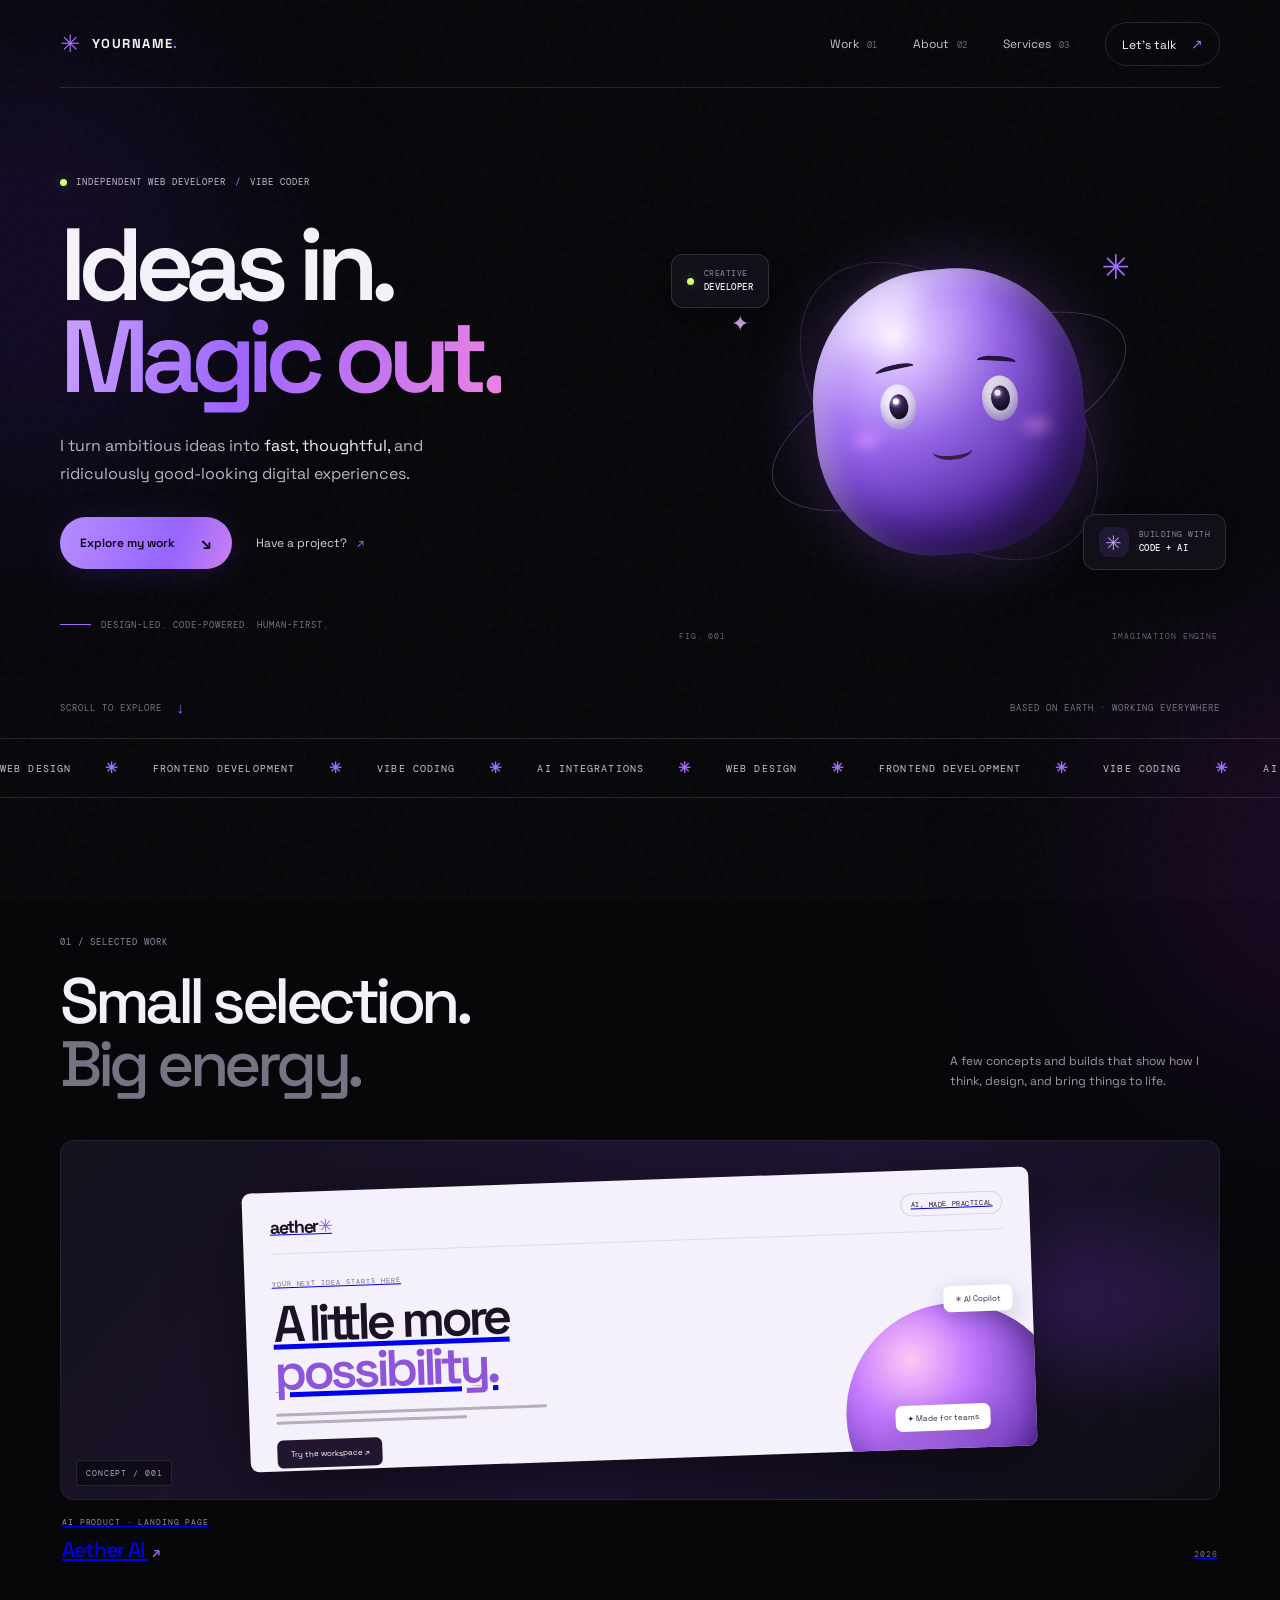
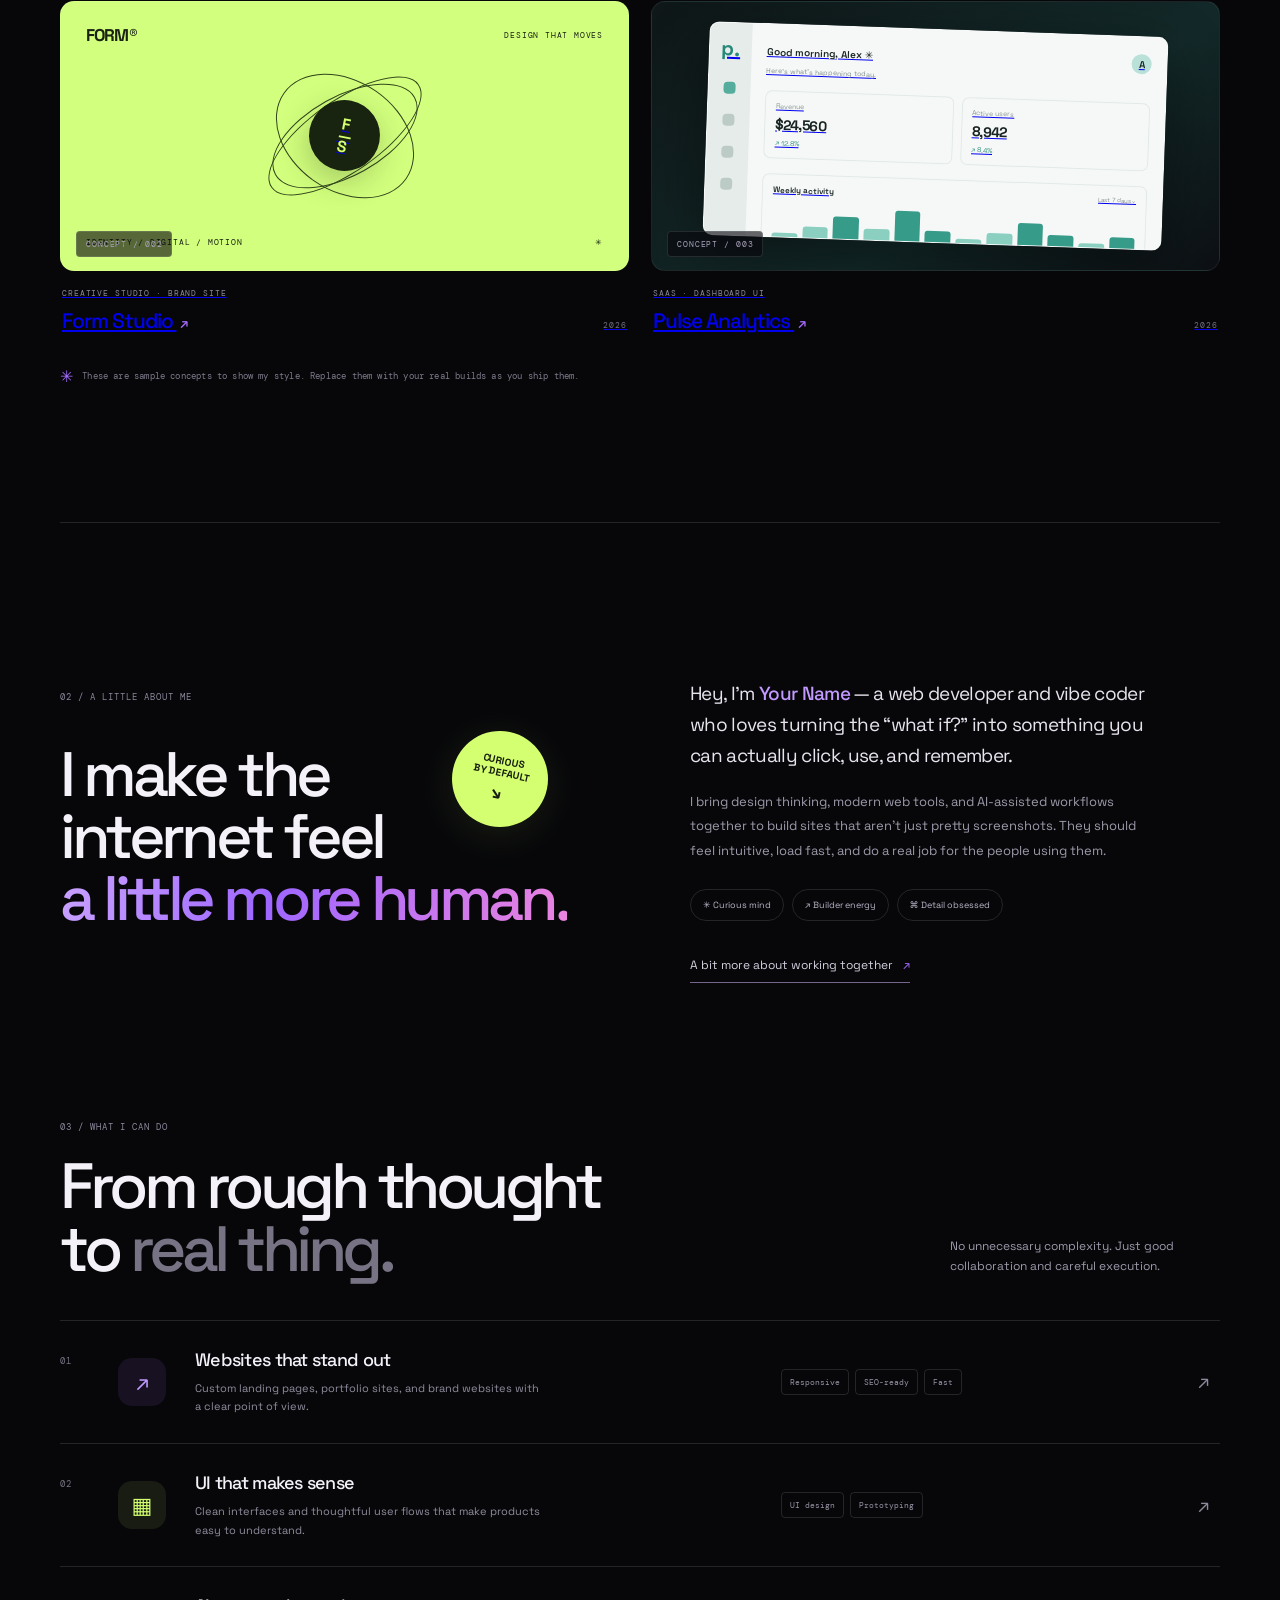
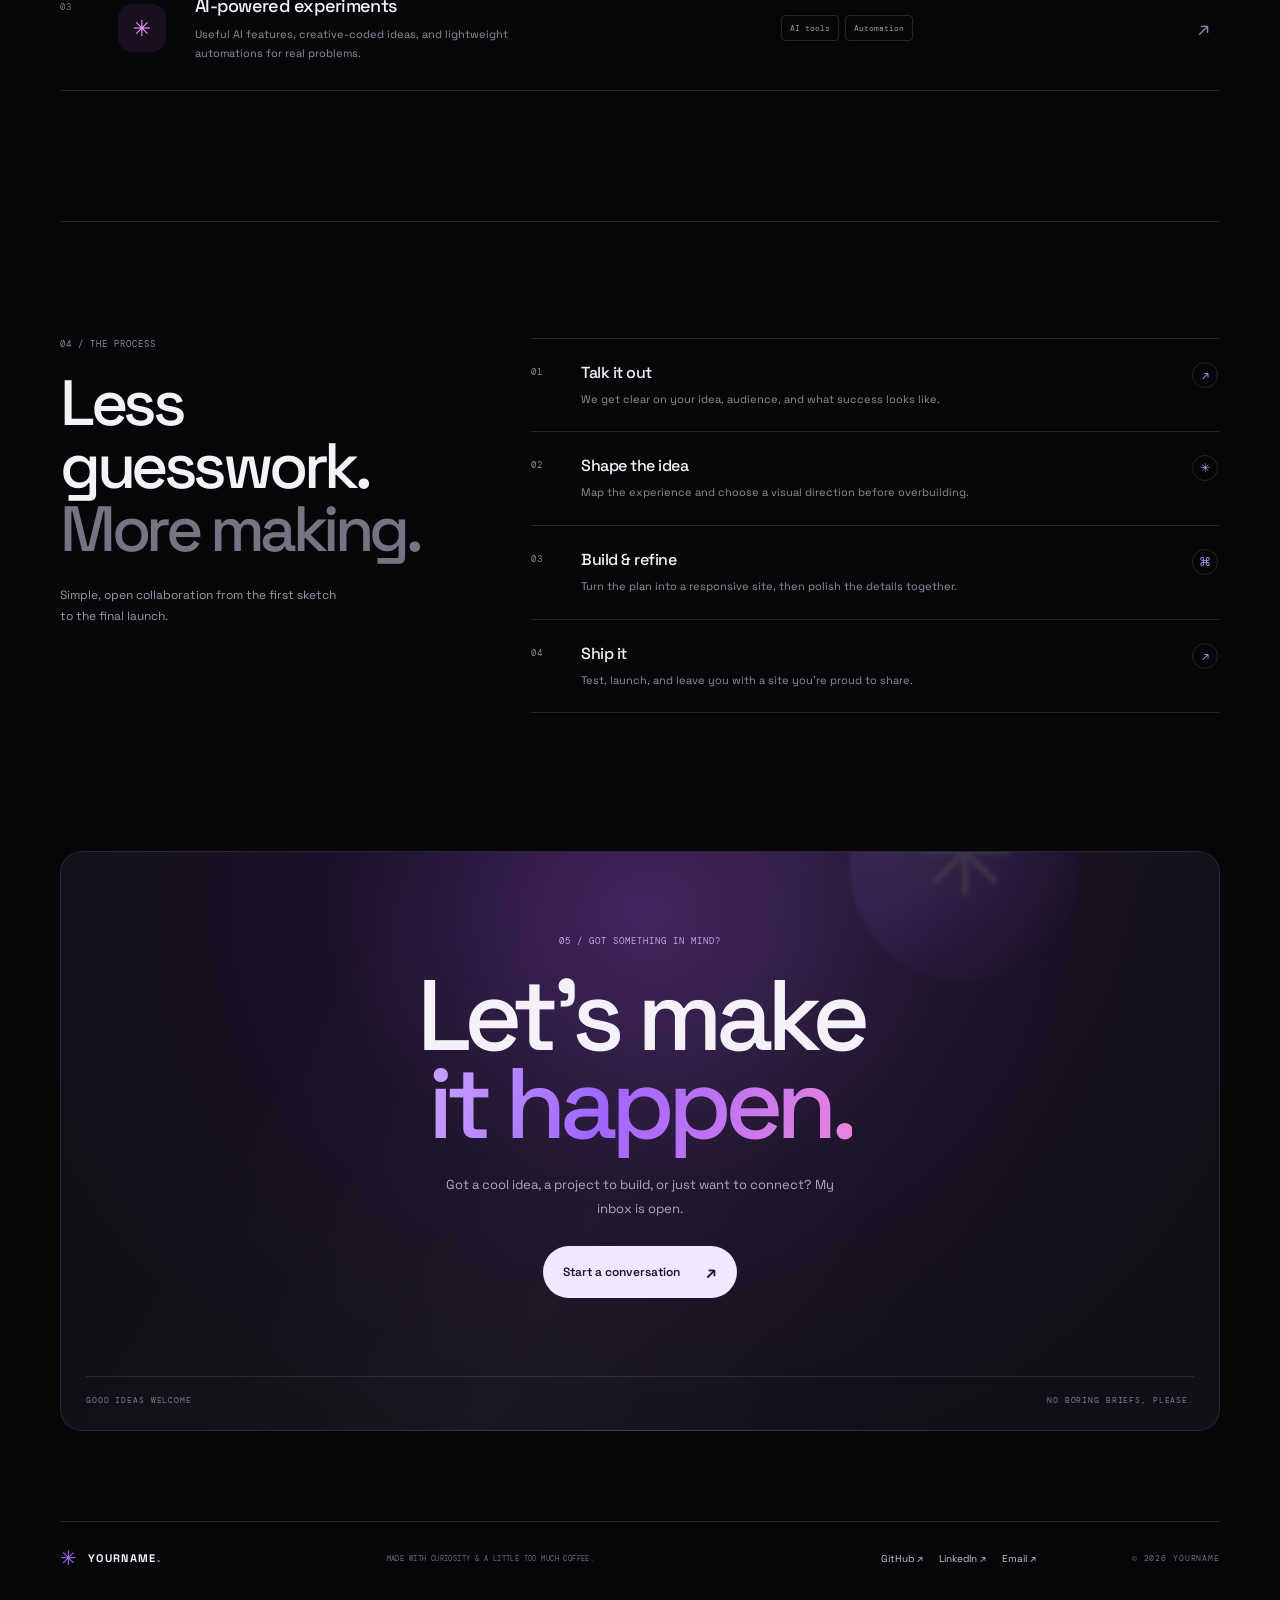
==== commit cb4fae4c: "Add files via upload" ====
--- a/index.html
+++ b/index.html
@@ -1,724 +1,103 @@
 <!DOCTYPE html>
 <html lang="en">
 <head>
-  <meta charset="UTF-8">
-  <meta name="viewport" content="width=device-width, initial-scale=1">
-  <meta name="theme-color" content="#f8f1e7">
-  <meta name="description" content="Abhijeet Bhadra builds thoughtful, modern websites for ambitious small businesses — from storefronts to enquiry-focused service sites.">
-  <title>Abhijeet Bhadra — Digital experiences, thoughtfully built</title>
-  <link rel="preconnect" href="https://fonts.googleapis.com">
-  <link rel="preconnect" href="https://fonts.gstatic.com" crossorigin>
-  <link href="https://fonts.googleapis.com/css2?family=IBM+Plex+Mono:wght@400;500;600&family=Inter:wght@400;500;600;700&family=Sora:wght@400;500;600;700;800&display=swap" rel="stylesheet">
-  <style>
-:root{
-  --cream:#fbf4e9;--cream-2:#f1eddf;--sage:#bfceb6;--sage-deep:#758b72;
-  --terracotta:#d58256;--orange:#f18f68;--forest:#293c30;--forest-2:#354b3c;
-  --ink:#2b3b30;--muted:#657160;--line:rgba(43,59,48,.15);--white:#fffaf2;
-  --heading:'Sora',sans-serif;--body:'Inter',sans-serif;--mono:'IBM Plex Mono',monospace;
-  --ease:cubic-bezier(.22,.72,.22,1);
-}
-*{box-sizing:border-box}
-html{scroll-behavior:smooth;scroll-padding-top:90px}
-body{margin:0;overflow-x:hidden;background:var(--cream);color:var(--ink);font:400 14px/1.6 var(--body);letter-spacing:-.012em;-webkit-font-smoothing:antialiased}
-body:before{content:"";position:fixed;z-index:-1;inset:-12%;pointer-events:none;background:radial-gradient(ellipse at 10% 17%,rgba(190,207,180,.32),transparent 28%),radial-gradient(ellipse at 87% 27%,rgba(241,143,104,.17),transparent 23%),radial-gradient(ellipse at 47% 79%,rgba(219,225,203,.32),transparent 29%);filter:blur(32px)}
-h1,h2,h3,p{margin-top:0}
-a{color:inherit;text-decoration:none}
-button{font:inherit;cursor:pointer}
-img{display:block;max-width:100%}
-::selection{background:#d9e4d0;color:var(--forest)}
-.progress{position:fixed;z-index:150;top:0;left:0;height:3px;width:0;background:var(--terracotta)}
-.noise{position:fixed;inset:0;z-index:90;pointer-events:none;opacity:.055;background-image:url("data:image/svg+xml,%3Csvg viewBox='0 0 180 180' xmlns='http://www.w3.org/2000/svg'%3E%3Cfilter id='n'%3E%3CfeTurbulence type='fractalNoise' baseFrequency='.82' numOctaves='3' stitchTiles='stitch'/%3E%3C/filter%3E%3Crect width='100%25' height='100%25' filter='url(%23n)' opacity='.35'/%3E%3C/svg%3E");mix-blend-mode:multiply}
-.wrap{width:min(1180px,calc(100% - 56px));margin-inline:auto}
-.label,.eyebrow{font:500 9px/1.5 var(--mono);letter-spacing:.13em;text-transform:uppercase}
-.label{color:#7b8975}
-.eyebrow{display:inline-flex;align-items:center;gap:9px}
-.dot{width:6px;height:6px;border-radius:50%;background:var(--terracotta);box-shadow:0 0 0 4px rgba(213,130,86,.12)}
-.site-header{position:sticky;top:0;z-index:100;padding:10px 0 0;background:rgba(251,244,233,.4)}
-.nav{height:68px;display:flex;align-items:center;justify-content:space-between;gap:22px;padding:0 17px}
-.site-header .nav{border:1px solid rgba(255,255,255,.86);border-radius:9px;background:rgba(255,252,246,.66);box-shadow:0 9px 29px rgba(42,58,44,.055),inset 0 1px rgba(255,255,255,.96);backdrop-filter:blur(24px) saturate(1.16);-webkit-backdrop-filter:blur(24px) saturate(1.16)}
-.brand{display:inline-flex;align-items:center;gap:9px;font:700 16px/1.1 var(--heading);letter-spacing:-.06em;white-space:nowrap}
-.brand-mark{display:grid;place-items:center;width:32px;height:32px;border-radius:6px;background:var(--forest);color:#f0ad84;font:700 11px var(--heading);letter-spacing:-.05em;transition:transform .25s var(--ease)}
-.brand:hover .brand-mark{transform:translateY(-2px) rotate(-3deg)}
-.brand small{display:block;margin-top:4px;color:#7a8474;font:500 7px var(--mono);letter-spacing:.1em;text-transform:uppercase}
-.nav-links{display:flex;align-items:center;gap:28px}
-.nav-links a{font-size:11px;font-weight:500;color:#596657;transition:color .2s}
-.nav-links a:hover{color:var(--terracotta)}
-.nav-cta,.btn{display:inline-flex;align-items:center;justify-content:center;gap:12px;border:1px solid var(--forest);border-radius:6px;padding:12px 16px;background:var(--forest);color:var(--white);font:600 10px var(--body);transition:transform .25s var(--ease),background .25s,border-color .25s,box-shadow .25s}
-.nav-cta:hover,.btn:hover{transform:translateY(-2px);background:var(--terracotta);border-color:var(--terracotta);box-shadow:0 8px 22px rgba(111,73,48,.12)}
-.arrow{display:inline-block;font-size:15px;line-height:0;transition:transform .25s var(--ease)}
-a:hover .arrow{transform:translate(2px,-2px)}
-.menu-toggle{display:none;width:39px;height:39px;align-items:center;justify-content:center;border:1px solid rgba(43,59,48,.16);border-radius:6px;background:rgba(255,255,255,.35);color:var(--forest)}
-.text-link{display:inline-flex;align-items:center;gap:9px;padding:8px 0;border-bottom:1px solid rgba(43,59,48,.22);font-size:11px;font-weight:600;transition:color .2s,border-color .2s}
-.text-link:hover{color:var(--terracotta);border-color:var(--terracotta)}
-a:focus-visible,button:focus-visible{outline:2px solid var(--terracotta);outline-offset:4px}
-
-/* Hero: full-bleed atmospheric colour, separate glass layers, clear copy */
-.hero-v6{padding-top:22px;padding-bottom:0}
-.hero-minihead{display:flex;align-items:center;justify-content:space-between;gap:15px;margin:0 2px 12px;color:#788372}
-.hero-kicker{display:inline-flex;align-items:center;gap:8px;font:500 8px/1.5 var(--mono);letter-spacing:.1em}
-.hero-kicker i{width:6px;height:6px;border-radius:50%;background:var(--terracotta);box-shadow:0 0 0 4px rgba(213,130,86,.12)}
-.hero-minihead-right{font:500 8px var(--mono);letter-spacing:.12em;color:#8b9282}
-.hero-art.hero-scene.hero-v6-scene.hero-abstract{position:relative;isolation:isolate;overflow:hidden;width:100vw;height:clamp(460px,53vw,590px);margin-left:calc(50% - 50vw);margin-right:calc(50% - 50vw);border:0;border-radius:0;background:radial-gradient(ellipse at 9% 30%,rgba(190,207,180,.66),transparent 31%),radial-gradient(ellipse at 82% 81%,rgba(255,130,91,.67),transparent 31%),radial-gradient(ellipse at 48% 5%,rgba(247,221,182,.88),transparent 28%),linear-gradient(108deg,#fff4e8 0%,#f3f0e2 48%,#dce6d3 100%)}
-.hero-abstract:before{content:"";position:absolute;inset:0;z-index:-2;background:linear-gradient(180deg,rgba(255,255,255,.14),transparent 42%,rgba(239,225,208,.13))}
-.hero-abstract:after{content:"";position:absolute;z-index:-1;left:0;right:0;bottom:0;height:14%;background:linear-gradient(180deg,transparent,rgba(247,235,218,.35));pointer-events:none}
-.abstract-grain{position:absolute;inset:0;z-index:0;opacity:.10;pointer-events:none;background-image:url("data:image/svg+xml,%3Csvg viewBox='0 0 160 160' xmlns='http://www.w3.org/2000/svg'%3E%3Cfilter id='g'%3E%3CfeTurbulence type='fractalNoise' baseFrequency='.83' numOctaves='3' stitchTiles='stitch'/%3E%3C/filter%3E%3Crect width='100%25' height='100%25' filter='url(%23g)' opacity='.18'/%3E%3C/svg%3E")}
-.abstract-orb{position:absolute;z-index:0;border-radius:50%;pointer-events:none;filter:blur(35px);opacity:.42}
-.orb-sage{width:clamp(260px,35vw,440px);height:clamp(260px,35vw,440px);left:6%;top:7%;background:#bdcdb6}
-.orb-peach{width:clamp(180px,24vw,300px);height:clamp(180px,24vw,300px);left:32%;top:-9%;background:#f0d2ae;opacity:.52}
-.orb-orange{width:clamp(250px,32vw,410px);height:clamp(250px,32vw,410px);right:6%;bottom:-23%;background:#ff9168;opacity:.58}
-.abstract-wash{position:absolute;z-index:0;pointer-events:none;filter:blur(35px);border-radius:50%}
-.wash-left{width:29%;height:65%;left:-13%;top:22%;background:rgba(255,247,234,.7)}
-.wash-bottom{width:28%;height:39%;left:41%;bottom:-19%;background:rgba(255,245,221,.65)}
-.abstract-main-glass{position:absolute;z-index:4;left:23%;top:13%;width:54%;height:54%;min-height:230px;display:flex;flex-direction:column;align-items:center;justify-content:center;text-align:center;padding:28px 30px;border:1px solid rgba(255,255,255,.96);border-radius:45px 12px 70px 12px;background:linear-gradient(135deg,rgba(255,255,255,.63),rgba(255,251,243,.37));box-shadow:0 22px 55px rgba(53,73,52,.075),inset 0 1px rgba(255,255,255,1),inset 0 -1px rgba(255,255,255,.4);backdrop-filter:blur(24px) saturate(1.12);-webkit-backdrop-filter:blur(24px) saturate(1.12)}
-.stage-label{display:inline-flex;align-items:center;gap:8px;margin:0 0 13px;font:500 8px var(--mono);letter-spacing:.17em;color:#6c7b67}
-.stage-label i{width:6px;height:6px;border-radius:50%;background:var(--terracotta);box-shadow:0 0 0 4px rgba(212,123,81,.12)}
-.abstract-main-glass h1{font:600 clamp(35px,4.2vw,56px)/1.06 var(--heading);letter-spacing:-.075em;color:#28382c;margin:0 0 12px}
-.abstract-main-glass h1 em{font-family:Georgia,serif;font-weight:400;color:#bb7958;letter-spacing:-.06em}
-.abstract-main-glass p{max-width:360px;font:400 12px/1.8 var(--body);color:#5d6c5a;margin:0 0 18px}
-.stage-cta{display:inline-flex;align-items:center;justify-content:center;gap:14px;border:1px solid rgba(43,59,46,.17);border-radius:5px;background:rgba(255,255,255,.51);padding:10px 14px;color:#304333;font:600 9px var(--body);box-shadow:inset 0 1px rgba(255,255,255,.9);transition:background .25s,border-color .25s,transform .25s}
-.stage-cta span{font-size:14px;color:#ba7350;transition:transform .25s}
-.stage-cta:hover{background:rgba(255,255,255,.88);border-color:rgba(212,123,81,.47);transform:translateY(-2px)}
-.stage-cta:hover span{transform:translate(2px,-2px)}
-.abstract-side-glass{position:absolute;z-index:5;left:4%;top:44%;width:17%;min-height:144px;padding:17px 16px;border:1px solid rgba(255,255,255,.94);border-radius:12px 7px 24px 7px;background:linear-gradient(140deg,rgba(255,255,255,.8),rgba(255,250,241,.53));box-shadow:0 13px 32px rgba(44,63,45,.055),inset 0 1px rgba(255,255,255,1);backdrop-filter:blur(18px) saturate(1.08);-webkit-backdrop-filter:blur(18px) saturate(1.08)}
-.note-index{font:500 7px/1.5 var(--mono);letter-spacing:.09em;color:#75816f}
-.abstract-side-glass p{font:500 14px/1.42 var(--heading);letter-spacing:-.04em;color:#304333;margin:12px 0}
-.note-bars{display:flex;flex-direction:column;gap:5px;margin:12px 0 13px}
-.note-bars i{height:3px;width:80%;background:rgba(99,121,92,.27);border-radius:3px}
-.note-bars i:nth-child(2){width:61%}.note-bars i:nth-child(3){width:43%;background:rgba(212,123,81,.65)}
-.abstract-side-glass a{display:inline-flex;align-items:center;gap:6px;font:600 8px var(--body);color:#ac6948;border-bottom:1px solid rgba(179,111,78,.3);padding-bottom:3px}
-.abstract-side-glass a span{font-size:11px}
-.abstract-glass-tile{position:absolute;z-index:3;right:7%;top:9%;width:15%;height:26%;border:1px solid rgba(255,255,255,.92);border-radius:13px 7px 20px 7px;background:linear-gradient(145deg,rgba(255,255,255,.67),rgba(255,255,255,.35));box-shadow:0 12px 32px rgba(48,64,47,.05),inset 0 1px rgba(255,255,255,.98);backdrop-filter:blur(18px);-webkit-backdrop-filter:blur(18px);overflow:hidden}
-.tile-top{height:24px;display:flex;align-items:center;gap:4px;padding:0 10px;border-bottom:1px solid rgba(255,255,255,.54)}
-.tile-top i{width:4px;height:4px;border-radius:50%;background:rgba(78,102,72,.32)}
-.tile-orb{position:absolute;width:73%;aspect-ratio:1;border-radius:50%;right:-15%;bottom:-24%;background:rgba(237,157,113,.29);filter:blur(4px)}
-.tile-lines{position:absolute;left:12%;right:16%;top:37%;display:flex;flex-direction:column;gap:7px}
-.tile-lines i{height:3px;width:82%;background:rgba(83,108,78,.24);border-radius:2px}
-.tile-lines i:nth-child(2){width:58%}.tile-lines i:nth-child(3){width:69%;background:rgba(212,123,81,.46)}
-.abstract-glass-chip{position:absolute;z-index:5;right:13%;bottom:7%;display:flex;align-items:center;gap:9px;padding:9px 12px;border:1px solid rgba(255,255,255,.83);border-radius:6px;background:rgba(255,252,245,.68);box-shadow:inset 0 1px rgba(255,255,255,.94);backdrop-filter:blur(16px);-webkit-backdrop-filter:blur(16px);font:500 7px var(--mono);letter-spacing:.09em;color:#596e57}
-.abstract-glass-chip span{width:6px;height:6px;border-radius:50%;background:var(--terracotta)}
-
-/* Laptop mockup: UI content, not an image used as the whole design */
-.device-showcase{position:relative;padding:70px 0 76px}
-.device-showcase:before{content:"";position:absolute;z-index:-1;inset:0 -7vw;border-radius:42px;background:radial-gradient(ellipse at 17% 37%,rgba(189,205,182,.21),transparent 34%),radial-gradient(ellipse at 91% 65%,rgba(236,158,116,.15),transparent 27%);filter:blur(18px);pointer-events:none}
-.device-showcase-heading{display:flex;justify-content:space-between;align-items:end;gap:34px;margin:0 5px 23px}
-.device-showcase-heading .label{color:#829078;font:500 8px var(--mono);letter-spacing:.15em}
-.device-showcase-heading h2{font:600 clamp(30px,4vw,46px)/1.07 var(--heading);letter-spacing:-.07em;margin:9px 0 0;color:#2a392e}
-.device-showcase-heading h2 em{font-family:Georgia,serif;font-weight:400;color:#bb7958}
-.device-showcase-heading p{max-width:300px;color:#687363;font:400 11px/1.85 var(--body);margin:0 0 3px}
-.device-showcase-scene{position:relative;isolation:isolate;overflow:hidden;height:clamp(340px,40vw,455px);border-radius:12px;background:radial-gradient(ellipse at 18% 30%,rgba(188,207,179,.5),transparent 27%),radial-gradient(ellipse at 85% 17%,rgba(223,156,112,.42),transparent 22%),radial-gradient(ellipse at 75% 95%,rgba(255,250,239,.77),transparent 27%),linear-gradient(125deg,#f7eddf,#eff0e3 55%,#f5e6d6);border:1px solid rgba(255,255,255,.92);box-shadow:0 14px 38px rgba(43,58,44,.05),inset 0 1px rgba(255,255,255,.98)}
-.device-showcase-scene:after{content:"";position:absolute;z-index:-1;left:0;right:0;bottom:0;height:19%;background:linear-gradient(180deg,transparent,rgba(220,210,189,.2))}
-.show-orb{position:absolute;z-index:0;border-radius:50%;filter:blur(2px)}
-.show-orb-sage{width:clamp(190px,25vw,310px);height:clamp(190px,25vw,310px);left:10%;top:7%;background:rgba(188,203,178,.8)}
-.show-orb-orange{width:clamp(100px,14vw,175px);height:clamp(100px,14vw,175px);right:12%;top:5%;background:rgba(226,153,109,.8)}
-.show-halo{position:absolute;z-index:0;width:54%;height:60%;left:23%;bottom:5%;border-radius:50%;background:rgba(255,250,239,.63);filter:blur(35px)}
-.scene-plant{position:absolute;z-index:2;left:2%;bottom:4%;width:16%;height:63%}
-.plant-stem{position:absolute;bottom:21%;left:42%;width:2px;height:68%;background:#78856e;transform-origin:bottom center;border-radius:3px}
-.stem-one{transform:rotate(-29deg);height:69%}.stem-two{transform:rotate(2deg);height:80%}.stem-three{transform:rotate(27deg);height:64%}
-.plant-leaf{position:absolute;z-index:1;width:clamp(15px,2.3vw,28px);height:clamp(8px,1.35vw,16px);background:#88977b;border-radius:100% 0 100% 0;transform-origin:right bottom;box-shadow:inset -2px -1px rgba(43,68,48,.09)}
-.leaf-a{left:19%;bottom:60%;transform:rotate(18deg)}.leaf-b{left:44%;bottom:69%;transform:rotate(-35deg) scaleX(-1)}.leaf-c{left:5%;bottom:47%;transform:rotate(15deg)}.leaf-d{left:52%;bottom:53%;transform:rotate(-37deg) scaleX(-1)}.leaf-e{left:24%;bottom:37%;transform:rotate(20deg)}.leaf-f{left:53%;bottom:40%;transform:rotate(-35deg) scaleX(-1)}.leaf-g{left:36%;bottom:81%;transform:rotate(-34deg) scaleX(-1)}
-.plant-vase{position:absolute;bottom:0;left:12%;width:68%;height:28%;background:linear-gradient(90deg,#d7cdbb,#fbf4e8 45%,#e7dccb);border-radius:35% 35% 18% 18% / 12% 12% 13% 13%;box-shadow:inset -7px 0 9px rgba(111,88,65,.09),0 7px 10px rgba(72,57,40,.05)}
-.plant-vase:before{content:"";position:absolute;top:-3%;left:23%;width:54%;height:6%;background:#d4c7b4;border-radius:50%}
-.scene-device{position:absolute;z-index:3;width:65%;left:17.5%;top:13%;filter:drop-shadow(0 22px 23px rgba(38,54,42,.14));animation:device-settle .9s var(--ease) both}
-.device-screen{position:relative;z-index:1;aspect-ratio:1.56;padding:2.1% 2.2% 1.8%;background:#fffaf2;border:clamp(5px,.8vw,10px) solid #334237;border-bottom-width:clamp(8px,1.2vw,14px);border-radius:16px 16px 7px 7px;box-shadow:inset 0 0 0 1px rgba(255,255,255,.8),0 0 0 1px rgba(255,255,255,.25);overflow:hidden}
-.screen-toolbar{height:11%;display:flex;align-items:center;justify-content:space-between;gap:12px;border-bottom:1px solid rgba(38,55,45,.1);padding:0 2.5%}
-.screen-brand{display:flex;align-items:center;gap:7px;white-space:nowrap;font:500 clamp(5px,.65vw,9px) var(--mono);color:#65705f}
-.screen-brand-mark{display:grid;place-items:center;width:clamp(15px,1.8vw,24px);height:clamp(15px,1.8vw,24px);background:#344538;color:#f8f1e7;border-radius:4px;font:700 clamp(8px,1vw,13px) var(--heading)}
-.screen-nav-lines{display:flex;gap:clamp(8px,2vw,27px);align-items:center}
-.screen-nav-lines i{height:3px;width:clamp(12px,2vw,27px);background:#c8cbb8;border-radius:4px}
-.screen-nav-cta{width:clamp(22px,3vw,42px);height:clamp(7px,.8vw,10px);background:#d58256;border-radius:3px}
-.screen-content{display:grid;grid-template-columns:.95fr 1.05fr;gap:5%;align-items:center;height:53%;padding:2.5% 4% 0}
-.screen-intro{min-width:0}
-.screen-eyebrow{display:flex;align-items:center;gap:5px;font:500 clamp(5px,.62vw,8px) var(--mono);text-transform:uppercase;letter-spacing:.025em;color:#7a8671;white-space:nowrap}
-.screen-eyebrow i{width:5px;height:5px;background:#8c9a7a;border-radius:50%}
-.screen-intro strong{display:block;font:700 clamp(14px,2.7vw,34px)/.98 var(--heading);letter-spacing:-.075em;color:#28392e;margin:8% 0 5%}
-.screen-intro strong em{font-family:Georgia,serif;font-weight:400;color:#bc744c}
-.screen-copy-lines{display:flex;flex-direction:column;gap:4px;margin-bottom:7%}
-.screen-copy-lines i{height:3px;width:74%;background:#d6d4c6;border-radius:4px}
-.screen-copy-lines i:nth-child(2){width:60%}.screen-copy-lines i:nth-child(3){width:42%}
-.screen-button{display:block;width:clamp(27px,4vw,51px);height:clamp(9px,1.15vw,14px);background:#d58256;border-radius:3px}
-.screen-art{position:relative;align-self:stretch;min-height:0;overflow:hidden;background:#f3e8d9;border-radius:4px}
-.screen-art-sage{position:absolute;left:-10%;bottom:-23%;width:60%;height:72%;background:#aeb99f;border-radius:50% 50% 0 0}
-.screen-art-terracotta{position:absolute;right:2%;bottom:-24%;width:35%;aspect-ratio:1;background:#d58256;border-radius:50%}
-.screen-art-photo{position:absolute;inset:9% 9% 18% 21%;overflow:hidden;border:3px solid rgba(255,250,242,.8);border-radius:3px}
-.screen-art-css .screen-photo-orb{position:absolute;width:72%;aspect-ratio:1;right:-12%;bottom:-38%;border-radius:50%;background:#e78f68;filter:blur(2px);opacity:.45}
-.screen-art-css .screen-photo-panel{position:absolute;left:10%;top:15%;width:56%;height:66%;border:3px solid rgba(255,255,255,.8);border-radius:42% 42% 8px 8px;background:linear-gradient(145deg,rgba(255,255,255,.08),rgba(255,255,255,.06)),url("https://images.unsplash.com/photo-1498050108023-c5249f4df085?auto=format&fit=crop&w=700&q=80") center/cover;box-shadow:0 6px 15px rgba(44,64,48,.1)}
-.screen-photo-line{position:absolute;right:8%;top:14%;width:21%;height:3px;background:rgba(42,59,44,.38);box-shadow:0 7px rgba(42,59,44,.2),0 14px rgba(42,59,44,.14)}
-.screen-art-mini{position:absolute;right:6%;top:7%;width:28%;padding:6% 5%;background:rgba(255,250,242,.88);border:1px solid rgba(255,255,255,.75);display:flex;flex-direction:column;gap:4px}
-.screen-art-mini span{height:2px;background:#8f9a7e;width:80%}.screen-art-mini span:nth-child(2){width:55%}.screen-art-mini span:nth-child(3){width:65%;background:#d58256}
-.screen-art-mini i{width:6px;height:6px;border-radius:50%;background:#c4c9b5;margin-top:3px}
-.screen-bottom-cards{display:grid;grid-template-columns:repeat(3,1fr);gap:2.5%;height:29%;padding:2.5% 4% 1%}
-.screen-project{background:#f2e9dc;border-radius:4px;padding:4%;overflow:hidden;display:flex;flex-direction:column;gap:4px}
-.project-chip{display:block;width:100%;height:60%;min-height:0;border-radius:3px;position:relative;overflow:hidden}
-.chip-sage{background:linear-gradient(140deg,#c6cdb9 0 55%,#89977c 55%)}
-.chip-orange{background:linear-gradient(125deg,#f5e5d1 0 44%,#d88b5e 44% 60%,#d7c6af 60%)}
-.chip-image{background:linear-gradient(135deg,#c6d0bb 0 38%,#f3dfcc 38% 62%,#d58256 62% 78%,#e4e8db 78%)}
-.screen-project i{height:2px;background:#c4c4b5;width:75%}.screen-project i:last-child{width:49%}
-.device-bezel{height:8px;margin:0 1.5%;background:linear-gradient(180deg,#27372d,#62705d 50%,#c7c5b7);border-radius:0 0 3px 3px}
-.device-base{height:clamp(9px,1.8vw,20px);margin:0 -5%;background:linear-gradient(180deg,#e5ddcf,#fbf6ec 58%,#bdb8aa);clip-path:polygon(5% 0,95% 0,100% 75%,96% 100%,4% 100%,0 75%);position:relative}
-.device-base span{display:block;margin:auto;width:13%;height:35%;border-radius:0 0 5px 5px;background:rgba(95,95,80,.16)}
-.scene-code-card{position:absolute;z-index:5;right:10%;top:38%;width:16%;padding:0 0 2%;background:linear-gradient(135deg,rgba(42,61,47,.95),rgba(34,51,41,.88));border:1px solid rgba(255,255,255,.34);border-radius:8px;box-shadow:0 16px 32px rgba(32,49,37,.17),inset 0 1px rgba(255,255,255,.15);backdrop-filter:blur(15px);-webkit-backdrop-filter:blur(15px);animation:code-float 6s ease-in-out infinite}
-.code-card-top{height:clamp(20px,3vw,30px);display:flex;align-items:center;gap:4px;padding:0 8px;border-bottom:1px solid rgba(255,255,255,.11)}
-.code-card-top i{width:4px;height:4px;background:#c1c8ad;border-radius:50%}.code-card-top i:nth-child(2){background:#d8a078}.code-card-top i:nth-child(3){background:#899c7c}
-.code-card-top span{font:clamp(5px,.7vw,8px) var(--mono);color:#dbe0d1;margin-left:5px}
-.code-lines{display:flex;flex-direction:column;gap:clamp(4px,.7vw,8px);padding:10% 9% 3%}
-.code-lines b{height:2px;width:67%;background:#90a184;border-radius:2px;opacity:.88}
-.code-lines .code-long{width:86%}.code-lines .code-mid{width:59%}.code-lines .code-short{width:40%}.code-lines .orange-line{background:#dd966b}.code-lines .sage-line{background:#bdc8a9}
-.scene-cup{position:absolute;z-index:4;right:3.5%;bottom:7%;width:9%;height:19%;background:linear-gradient(90deg,#d7cbbb,#fff9ef 45%,#e4d9c8);border-radius:5% 5% 22% 22%/6% 6% 18% 18%;box-shadow:0 8px 13px rgba(72,57,40,.08)}
-.scene-cup:before{content:"";position:absolute;right:-28%;top:18%;width:39%;height:48%;border:clamp(4px,.7vw,8px) solid #e7dccb;border-left:0;border-radius:0 50% 50% 0}
-.scene-cup span{position:absolute;left:20%;right:20%;top:0;height:9%;background:#d4c7b4;border-radius:50%}
-.showcase-caption{position:absolute;z-index:6;left:50%;bottom:3%;transform:translateX(-50%);display:flex;align-items:center;gap:8px;padding:8px 12px;border:1px solid rgba(255,255,255,.88);border-radius:6px;background:rgba(255,252,245,.65);box-shadow:inset 0 1px rgba(255,255,255,.96);backdrop-filter:blur(14px);-webkit-backdrop-filter:blur(14px);white-space:nowrap;color:#687560;font:500 7px var(--mono);letter-spacing:.09em}
-.caption-dot{width:6px;height:6px;border-radius:50%;background:var(--terracotta)}
-@keyframes device-settle{from{opacity:0;transform:translateY(14px) scale(.99)}to{opacity:1;transform:translateY(0) scale(1)}}
-@keyframes code-float{0%,100%{transform:translateY(0)}50%{transform:translateY(-5px)}}
-
-/* Principles strip */
-.marquee{overflow:hidden;border-top:1px solid rgba(43,59,48,.09);border-bottom:1px solid rgba(43,59,48,.09);background:rgba(236,239,225,.86);padding:15px 0}
-.marquee-track{display:flex;width:max-content;animation:marquee 32s linear infinite}
-.marquee-set{display:flex;align-items:center;gap:25px;padding-right:25px;white-space:nowrap;font:500 9px var(--mono);letter-spacing:.12em;text-transform:uppercase;color:#53644f}
-.marquee-set i{font-style:normal;font-size:16px;color:var(--terracotta)}
-@keyframes marquee{to{transform:translateX(-50%)}}
-.marquee:hover .marquee-track{animation-play-state:paused}
-
-/* Selected work: clear interface mockups with real content imagery inside their frames */
-.section{padding:96px 0}
-.work-section{position:relative;isolation:isolate;overflow:hidden;background:linear-gradient(180deg,rgba(250,244,233,.9),rgba(237,240,228,.9));color:var(--ink)}
-.work-section:before{content:"";position:absolute;z-index:-1;inset:0;pointer-events:none;background:radial-gradient(ellipse at 13% 25%,rgba(190,207,180,.31),transparent 30%),radial-gradient(ellipse at 90% 55%,rgba(240,164,121,.16),transparent 24%);filter:blur(12px)}
-.section-head{display:flex;align-items:flex-end;justify-content:space-between;gap:32px;margin-bottom:35px}
-.section-head h2{font:600 clamp(39px,5vw,62px)/1.04 var(--heading);letter-spacing:-.078em;margin:12px 0 0;color:var(--ink);max-width:670px}
-.section-head h2 em{font-family:Georgia,serif;font-weight:400;color:#ba7855}
-.section-note{max-width:315px;color:#657260;font-size:11px;line-height:1.85;margin:0 0 3px}
-.work-grid{display:grid;grid-template-columns:1fr 1fr;gap:24px;position:relative;z-index:1}
-.project{min-width:0;transition:transform .38s var(--ease)}
-.project:hover{transform:translateY(-4px)}
-.project.featured{grid-column:span 2}
-.project-visual{position:relative;isolation:isolate;overflow:hidden;border-radius:12px;background:linear-gradient(135deg,#f7eddf,#e8eddf 51%,#f5dfcf);aspect-ratio:1.16;border:1px solid rgba(255,255,255,.92);box-shadow:0 12px 32px rgba(42,60,44,.055),inset 0 1px rgba(255,255,255,.98)}
-.featured .project-visual{aspect-ratio:2.05}
-.project-art{position:absolute;inset:0;z-index:0;overflow:hidden;background:linear-gradient(125deg,#f6eee0,#e8eddf 51%,#f5dfcf)}
-.project-art:before,.project-art:after{content:"";position:absolute;display:block;border-radius:50%;filter:blur(15px)}
-.project-art-shop:before{width:44%;height:90%;left:-3%;top:-15%;background:rgba(174,194,164,.7)}
-.project-art-shop:after{width:45%;aspect-ratio:1;right:2%;bottom:-31%;background:rgba(230,133,91,.7)}
-.project-art-aura{background:linear-gradient(130deg,#f9efe2,#e4eadf 54%,#f5e1d2)}
-.project-art-aura:before{width:43%;height:100%;right:-3%;top:-28%;background:rgba(242,177,136,.7)}
-.project-art-aura:after{width:50%;aspect-ratio:1;left:5%;bottom:-30%;background:rgba(183,201,173,.77)}
-.project-art-auto{background:linear-gradient(118deg,#e5ecdf,#f3eadc 52%,#edd2bb)}
-.project-art-auto:before{width:40%;height:96%;left:15%;top:-27%;background:rgba(148,173,143,.68);border-radius:38%}
-.project-art-auto:after{width:45%;aspect-ratio:1;right:-4%;bottom:-22%;background:rgba(211,123,81,.66)}
-.browser-card{position:absolute;z-index:3;width:61%;left:7%;top:13%;background:linear-gradient(145deg,rgba(255,253,248,.97),rgba(248,245,235,.92));border:1px solid rgba(255,255,255,.99);border-radius:9px;overflow:hidden;box-shadow:0 22px 55px rgba(39,57,43,.18),inset 0 1px rgba(255,255,255,.99);transition:transform .6s var(--ease)}
-.featured .browser-card{width:46%;left:8%;top:14%}
-.project:hover .browser-card{transform:translateY(-4px) rotate(-1deg)}
-.browser-top{height:23px;border-bottom:1px solid rgba(47,64,50,.1);display:flex;align-items:center;gap:4px;padding:0 8px}
-.browser-top b{width:5px;height:5px;background:#c4cdb8;border-radius:50%}
-.browser-body{padding:13px 12px 12px;color:#2b3b30}
-.browser-kicker{font:500 6px var(--mono);letter-spacing:.08em;text-transform:uppercase;color:#788672}
-.browser-title{font:700 clamp(12px,1.8vw,25px)/.98 var(--heading);letter-spacing:-.07em;margin:7px 0;color:#293c30}
-.browser-bottom{display:flex;align-items:center;justify-content:space-between;gap:8px}
-.browser-line{height:4px;background:rgba(81,102,77,.21);border-radius:4px;width:42%;margin:5px 0}
-.browser-pill{display:inline-block;padding:6px 8px;border-radius:4px;background:var(--terracotta);color:#fffaf3;font:600 6px var(--mono)}
-.browser-products{display:grid;grid-template-columns:repeat(3,1fr);gap:5px;margin-top:10px}
-.browser-products span{position:relative;aspect-ratio:.82;background:#e1ded4;border:1px solid rgba(255,255,255,.88);border-radius:4px;overflow:hidden}
-.browser-products span img{position:absolute;inset:0;width:100%;height:100%;object-fit:cover;opacity:.95;transition:transform .5s var(--ease)}
-.project:hover .browser-products span img{transform:scale(1.06)}
-.mini-site{position:absolute;z-index:3;width:47%;height:70%;right:8%;top:15%;background:rgba(255,252,245,.86);border:1px solid rgba(255,255,255,.96);border-radius:10px;overflow:hidden;box-shadow:0 24px 55px rgba(39,57,43,.16),inset 0 1px rgba(255,255,255,.98);transition:transform .6s var(--ease)}
-.project:hover .mini-site{transform:translateY(-4px) rotate(1deg)}
-.mini-site-canvas{position:absolute;inset:0;overflow:hidden}
-.mini-site-canvas:before,.mini-site-canvas:after{content:"";position:absolute;display:block}
-.canvas-store{background:linear-gradient(180deg,#fbf7ed 0 17%,#e4eadc 17% 100%)}
-.canvas-store:before{left:10%;top:28%;width:38%;height:40%;border-radius:50% 50% 5px 5px;background:linear-gradient(140deg,#f9f0df,#b9c7b1)}
-.canvas-store:after{right:7%;top:25%;width:35%;height:54%;background:linear-gradient(140deg,#e9a477,#f2d9c2);border-radius:7px}
-.canvas-aura{background:linear-gradient(180deg,#283b2e 0 17%,#f7eee0 17% 100%)}
-.canvas-aura:before{left:10%;top:31%;width:44%;height:45%;background:linear-gradient(140deg,#e5ebdc,#c1cfb9);border-radius:7px}
-.canvas-aura:after{right:8%;bottom:14%;width:27%;height:40%;background:linear-gradient(145deg,#edb18b,#d58256);border-radius:50% 50% 8px 8px}
-.canvas-auto{background:linear-gradient(180deg,#2a3b2f 0 17%,#f1eadb 17% 100%)}
-.canvas-auto:before{left:7%;right:7%;top:32%;height:39%;border-radius:50% 50% 13px 13px;background:linear-gradient(180deg,#94a88e,#5b705d);clip-path:polygon(13% 60%,27% 20%,67% 14%,84% 48%,100% 69%,100% 100%,0 100%,0 70%)}
-.canvas-auto:after{left:13%;right:13%;bottom:14%;height:3px;background:#c9c7b7;box-shadow:0 7px #ddd8cb}
-.canvas-photo{position:absolute;z-index:2;right:7%;top:25%;width:35%;height:46%;border:3px solid rgba(255,255,255,.91);border-radius:5px;background-position:center;background-size:cover;box-shadow:0 6px 16px rgba(40,56,42,.12)}
-.canvas-store .canvas-photo{background-image:url("https://images.unsplash.com/photo-1503602642458-232111445657?auto=format&fit=crop&w=500&q=80")}
-.canvas-aura .canvas-photo{background-image:url("https://images.unsplash.com/photo-1519225421980-715cb0215aed?auto=format&fit=crop&w=500&q=80")}
-.canvas-auto .canvas-photo{background-image:url("https://images.unsplash.com/photo-1503376780353-7e6692767b70?auto=format&fit=crop&w=500&q=80")}
-.canvas-ui-title{position:absolute;z-index:3;left:8%;right:49%;top:28%;height:6%;background:rgba(43,61,45,.72);border-radius:2px}
-.canvas-ui-lines{position:absolute;z-index:3;left:8%;width:29%;top:39%;height:3px;background:rgba(77,95,73,.28);box-shadow:0 7px rgba(77,95,73,.19),0 14px rgba(77,95,73,.12)}
-.canvas-aura .canvas-ui-title,.canvas-auto .canvas-ui-title{background:rgba(43,61,45,.78)}
-.canvas-aura .canvas-ui-lines,.canvas-auto .canvas-ui-lines{top:41%}
-.mini-site-caption{position:absolute;z-index:4;left:8px;right:8px;bottom:8px;padding:9px;border:1px solid rgba(255,255,255,.9);border-radius:5px;background:rgba(255,252,245,.91);color:#29382d;backdrop-filter:blur(14px);-webkit-backdrop-filter:blur(14px)}
-.mini-site-caption b{display:block;font:600 10px var(--heading);letter-spacing:-.04em}
-.mini-site-caption span{display:block;margin-top:3px;font:8px var(--mono);color:#65715f}
-.project-index{position:absolute;top:15px;left:15px;z-index:5;display:inline-flex;align-items:center;gap:8px;font:500 8px var(--mono);letter-spacing:.04em;color:white;background:rgba(42,59,45,.7);border:1px solid rgba(255,255,255,.48);padding:8px 10px;border-radius:6px;backdrop-filter:blur(13px);-webkit-backdrop-filter:blur(13px)}
-.project-index span{color:#f0ad84}
-.project-link-icon{position:absolute;right:15px;top:15px;z-index:5;width:34px;height:34px;display:grid;place-items:center;background:var(--terracotta);color:#fffaf3;border-radius:6px;font-size:16px;box-shadow:0 5px 15px rgba(43,59,45,.15);transition:transform .3s var(--ease),background .3s}
-.project:hover .project-link-icon{transform:translateY(-2px);background:var(--forest)}
-.project-info{display:flex;align-items:flex-start;justify-content:space-between;gap:18px;padding:16px 2px 3px}
-.project-info h3{font:600 19px/1.35 var(--heading);letter-spacing:-.05em;margin:0 0 6px}
-.project-info p{font-size:11px;line-height:1.8;color:#5f6e5d;margin:0;max-width:420px}
-.project-tags{display:flex;gap:6px;flex-wrap:wrap;justify-content:flex-end;padding-top:3px}
-.project-tags span{font:500 8px var(--mono);color:#536b51;border:1px solid rgba(89,111,84,.2);background:rgba(255,255,255,.42);padding:6px 8px;border-radius:5px;white-space:nowrap}
-.work-foot{display:flex;align-items:center;justify-content:space-between;gap:20px;margin-top:30px;padding-top:20px;border-top:1px solid rgba(43,59,48,.14);color:#667260;font-size:10px}
-.work-foot strong{color:#b97452;font-weight:600}
-.work-foot .text-link{color:#2a392e!important;border-color:rgba(43,59,48,.24)!important}
-
-/* Services and content sections */
-.services{background:linear-gradient(125deg,rgba(230,237,222,.8),rgba(249,243,232,.84))}
-.services-grid{display:grid;grid-template-columns:repeat(3,1fr);gap:15px}
-.service-card{position:relative;overflow:hidden;display:flex;flex-direction:column;min-height:230px;padding:24px 22px;border-radius:11px;background:linear-gradient(135deg,rgba(255,255,255,.65),rgba(255,251,244,.34));border:1px solid rgba(255,255,255,.88);box-shadow:0 12px 32px rgba(42,60,44,.045),inset 0 1px rgba(255,255,255,.96);backdrop-filter:blur(22px) saturate(1.1);-webkit-backdrop-filter:blur(22px) saturate(1.1);transition:transform .32s var(--ease),box-shadow .32s,border-color .32s}
-.service-card:before{content:"";position:absolute;inset:0;border-radius:inherit;background:linear-gradient(125deg,rgba(255,255,255,.22),transparent 54%);pointer-events:none}
-.service-card>*{position:relative}
-.service-card:hover{transform:translateY(-4px);background:linear-gradient(135deg,rgba(255,255,255,.83),rgba(255,251,244,.5));border-color:rgba(125,148,121,.45);box-shadow:0 17px 36px rgba(42,60,44,.07),inset 0 1px rgba(255,255,255,.99)}
-.service-top{display:flex;align-items:center;justify-content:space-between;margin-bottom:32px}
-.service-number{font:500 9px var(--mono);color:#788372;letter-spacing:.07em}
-.service-icon{width:39px;height:39px;border:1px solid rgba(120,133,110,.19);border-radius:7px;display:grid;place-items:center;background:rgba(184,192,170,.18);font-size:17px;color:#78856e}
-.service-card h3{font:600 17px/1.4 var(--heading);letter-spacing:-.045em;margin:0 0 9px;color:#2d4032}
-.service-card p{font-size:11px;line-height:1.85;color:#64705f;margin:0;max-width:300px}
-.about-section{background:linear-gradient(130deg,rgba(231,237,223,.88),rgba(248,235,220,.8))}
-.about-grid{display:grid;grid-template-columns:.8fr 1.2fr;gap:66px;align-items:start}
-.about-intro h2{font:600 clamp(39px,4.6vw,60px)/1.06 var(--heading);letter-spacing:-.08em;margin:15px 0 0}
-.about-intro h2 em{font-family:Georgia,serif;font-weight:400;color:#ba7855}
-.about-statement{font:500 clamp(19px,2vw,23px)/1.5 var(--heading);letter-spacing:-.045em;max-width:640px;margin:0 0 20px;color:#304333}
-.about-copy{font-size:12px;line-height:1.95;color:#64705f;max-width:610px}
-.principles{margin-top:28px;border-top:1px solid var(--line)}
-.principle{display:grid;grid-template-columns:36px 1fr;gap:14px;padding:16px 0;border-bottom:1px solid var(--line)}
-.principle-num{font:500 9px var(--mono);color:#778372;padding-top:3px}
-.principle strong{display:block;font:600 12px/1.5 var(--heading);margin-bottom:5px;color:#2c3e31}
-.principle p{font-size:11px;line-height:1.8;color:#6b7766;margin:0}
-.process-section{background:rgba(251,244,233,.76)}
-.process-grid{display:grid;grid-template-columns:repeat(4,1fr);border-top:1px solid rgba(43,59,48,.18);border-bottom:1px solid rgba(43,59,48,.18)}
-.process-step{position:relative;padding:24px 18px 26px 0}
-.process-step+.process-step{border-left:1px solid rgba(43,59,48,.13);padding-left:18px}
-.process-step .label{color:#a96d4b;font-size:8px;letter-spacing:.12em}
-.step-dot{position:absolute;right:17px;top:23px;width:27px;height:27px;display:grid;place-items:center;border:1px solid rgba(43,59,48,.17);border-radius:6px;background:rgba(255,255,255,.42);color:#586b53;font:500 9px var(--mono)}
-.process-step h3{font:600 16px/1.4 var(--heading);letter-spacing:-.045em;margin:34px 0 9px;color:#2c3d31}
-.process-step p{font-size:11px;line-height:1.85;color:#70776a;margin:0;max-width:220px}
-.contact-section{position:relative;isolation:isolate;overflow:hidden;background:linear-gradient(130deg,#dce5d4,#f5e5d7);padding:95px 0 80px}
-.contact-section:after{content:"AB";position:absolute;z-index:-1;right:-20px;bottom:-155px;font:800 clamp(240px,36vw,490px)/1 var(--heading);letter-spacing:-.12em;color:rgba(38,55,45,.045);pointer-events:none}
-.contact-grid{display:grid;grid-template-columns:1.3fr .7fr;align-items:end;gap:55px}
-.contact-section .label{color:#66765f}
-.contact-section h2{font:600 clamp(48px,6.4vw,82px)/.99 var(--heading);letter-spacing:-.085em;margin:16px 0 22px;max-width:850px;color:#2a392e}
-.contact-section h2 em{font-family:Georgia,serif;font-weight:400;color:#a96849}
-.contact-copy{font-size:12px;line-height:1.9;color:#586653;max-width:460px;margin:0}
-.contact-actions{display:flex;flex-direction:column;align-items:flex-start;gap:12px;padding:22px;border:1px solid rgba(255,255,255,.88);border-radius:11px;background:linear-gradient(135deg,rgba(255,255,255,.6),rgba(255,250,242,.3));box-shadow:0 15px 38px rgba(42,60,44,.055),inset 0 1px rgba(255,255,255,.98);backdrop-filter:blur(22px) saturate(1.12);-webkit-backdrop-filter:blur(22px) saturate(1.12)}
-.contact-actions .btn{min-width:205px}
-.contact-actions .text-link{color:#344638;border-color:rgba(38,55,45,.22)}
-.contact-actions small{max-width:260px;font-size:9px;line-height:1.8;color:#667161}
-footer{padding:22px 0;background:#293d32;color:#d5dccd}
-.footer-inner{display:flex;align-items:center;justify-content:space-between;gap:18px}
-.footer-brand{display:flex;align-items:center;gap:9px;font:600 12px var(--heading);color:#fffaf2}
-.footer-brand .brand-mark{width:27px;height:27px;border-radius:5px;background:var(--terracotta);color:#fffaf2}
-.footer-note,.footer-links a{font:500 8px var(--mono);color:#c1cbb8}
-.footer-links{display:flex;gap:16px}
-.footer-links a:hover{color:#e7a071}
-
-/* Scroll motion is subtle and respects reduced-motion settings */
-.reveal{opacity:0;transform:translateY(16px);filter:blur(1px);transition:opacity .65s var(--ease),transform .65s var(--ease),filter .65s var(--ease)}
-.reveal.in-view{opacity:1;transform:translateY(0);filter:blur(0)}
-.delay-1{transition-delay:.07s}.delay-2{transition-delay:.14s}.delay-3{transition-delay:.21s}
-@media(max-width:900px){
-  .wrap{width:min(100% - 40px,760px)}
-  .nav-links{gap:18px}
-  .hero-art.hero-scene.hero-v6-scene.hero-abstract{height:520px}
-  .abstract-main-glass{left:21%;width:58%;top:14%;height:52%}
-  .abstract-side-glass{left:3%;width:19%;padding:15px 12px}
-  .abstract-glass-tile{right:5%;width:16%;height:25%}
-  .device-showcase-scene{height:390px}
-  .device-showcase-scene .scene-device{width:70%;left:15%;top:17%}
-  .device-showcase-scene .scene-code-card{right:6%;width:18%;top:42%}
-  .about-grid{gap:36px}
-  .contact-grid{gap:36px}
-  .service-card{padding:21px}
-}
-@media(max-width:680px){
-  .wrap{width:calc(100% - 28px)}
-  .site-header{padding-top:7px}
-  .site-header .nav{height:60px;border-radius:7px;padding:0 12px}
-  .brand{font-size:15px}.brand-mark{width:30px;height:30px}
-  .nav-links{display:none;position:fixed;top:74px;left:14px;right:14px;padding:20px;flex-direction:column;align-items:flex-start;gap:20px;border:1px solid rgba(255,255,255,.92);border-radius:10px;background:rgba(255,251,244,.93);box-shadow:0 18px 42px rgba(38,55,45,.13),inset 0 1px rgba(255,255,255,.98);backdrop-filter:blur(24px);-webkit-backdrop-filter:blur(24px)}
-  .nav-links.open{display:flex}.nav-links a{font-size:14px}
-  .nav-cta{display:none}.menu-toggle{display:flex}
-  .hero-v6{padding-top:20px}
-  .hero-minihead{align-items:center;margin-bottom:10px;gap:8px}
-  .hero-kicker,.hero-minihead-right{font-size:6.5px;letter-spacing:.045em}
-  .hero-art.hero-scene.hero-v6-scene.hero-abstract{height:430px}
-  .orb-sage{width:69vw;height:69vw;left:-15%;top:20%;filter:blur(22px)}
-  .orb-peach{width:45vw;height:45vw;left:28%;top:0;filter:blur(24px)}
-  .orb-orange{width:66vw;height:66vw;right:-19%;bottom:-10%;filter:blur(22px)}
-  .abstract-wash{filter:blur(27px)}
-  .abstract-main-glass{left:13%;top:17%;width:74%;height:42%;min-height:0;padding:16px 12px;border-radius:29px 9px 47px 9px}
-  .stage-label{font-size:7px;letter-spacing:.12em;margin-bottom:9px}
-  .abstract-main-glass h1{font-size:clamp(27px,7.4vw,35px);line-height:1.06;margin-bottom:8px}
-  .abstract-main-glass p{font-size:10px;line-height:1.65;max-width:230px;margin-bottom:11px}
-  .stage-cta{font-size:8px;padding:8px 10px;gap:10px;border-radius:4px}
-  .abstract-glass-tile{right:5%;top:4%;width:23%;height:22%;border-radius:9px 5px 15px 5px}
-  .tile-top{height:17px;padding:0 6px}.tile-lines{gap:5px}.tile-lines i{height:2px}
-  .abstract-side-glass{left:4%;top:auto;bottom:7%;width:31%;min-height:0;padding:10px 9px;border-radius:7px 4px 17px 4px}
-  .note-index{font-size:5px;letter-spacing:.07em}
-  .abstract-side-glass p{font-size:11px;line-height:1.35;margin:7px 0}
-  .note-bars{gap:3px;margin:7px 0 8px}.note-bars i{height:2px}
-  .abstract-side-glass a{font-size:7px;gap:4px}
-  .abstract-glass-chip{right:5%;bottom:8%;padding:7px 8px;font-size:5px;letter-spacing:.04em;border-radius:4px;gap:5px}
-  .device-showcase{padding:50px 0}
-  .device-showcase-heading{align-items:flex-start;flex-direction:column;gap:10px;margin:0 2px 18px}
-  .device-showcase-heading h2{font-size:31px;margin-top:8px}
-  .device-showcase-heading p{font-size:11px;max-width:330px}
-  .device-showcase-scene{height:310px;border-radius:9px}
-  .show-orb-sage{width:48vw;height:48vw;left:1%;top:12%}
-  .show-orb-orange{width:24vw;height:24vw;right:5%;top:10%}
-  .device-showcase-scene .scene-device{width:80%;left:10%;top:22%}
-  .device-showcase-scene .device-screen{border-width:5px 5px 8px;border-radius:11px 11px 5px 5px}
-  .device-showcase-scene .scene-plant{left:-1%;bottom:8%;width:20%;height:39%}
-  .device-showcase-scene .scene-code-card{right:3%;top:47%;width:23%;border-radius:5px}
-  .device-showcase-scene .code-card-top{height:18px;padding:0 5px;gap:3px}
-  .device-showcase-scene .code-lines{gap:4px}
-  .device-showcase-scene .scene-cup{right:1%;bottom:7%;width:10%;height:13%}
-  .showcase-caption{font-size:5px;letter-spacing:.03em;padding:6px 7px;bottom:2%;max-width:76%;white-space:normal;text-align:center}
-  .section{padding:65px 0}
-  .section-head{align-items:flex-start;flex-direction:column;gap:13px;margin-bottom:27px}
-  .section-head h2{font-size:clamp(35px,9vw,49px)}
-  .section-note{font-size:11px}
-  .work-grid{grid-template-columns:1fr;gap:24px}
-  .project.featured{grid-column:auto}
-  .featured .project-visual,.project-visual{aspect-ratio:1.12;border-radius:10px}
-  .browser-card,.featured .browser-card{width:65%;left:5%;top:18%}
-  .mini-site{width:42%;right:4%;top:25%;height:61%}
-  .mini-site-caption{left:5px;right:5px;bottom:5px;padding:6px}
-  .mini-site-caption b{font-size:8px}.mini-site-caption span{font-size:6px}
-  .browser-products{gap:3px;margin-top:7px}
-  .project-info{flex-direction:column;gap:9px}
-  .project-info h3{font-size:18px}.project-info p{font-size:11px}
-  .project-tags{justify-content:flex-start}
-  .work-foot{align-items:flex-start;flex-direction:column;gap:12px}
-  .services-grid{grid-template-columns:1fr;gap:10px}
-  .service-card{min-height:0;padding:21px;border-radius:8px}
-  .service-top{margin-bottom:23px}
-  .about-grid{grid-template-columns:1fr;gap:22px}
-  .about-intro h2{font-size:clamp(40px,10vw,51px)}
-  .about-statement{font-size:19px}
-  .process-grid{grid-template-columns:1fr 1fr}
-  .process-step{padding:20px 12px 22px 0}
-  .process-step+.process-step{padding-left:13px}
-  .process-step:nth-child(3){border-left:0;padding-left:0;border-top:1px solid rgba(43,59,48,.13)}
-  .process-step:nth-child(4){border-top:1px solid rgba(43,59,48,.13)}
-  .process-step h3{font-size:15px;margin-top:30px}
-  .contact-section{padding:72px 0 63px}
-  .contact-grid{grid-template-columns:1fr;gap:26px}
-  .contact-section h2{font-size:clamp(49px,12.2vw,71px)}
-  .contact-actions{padding:18px;border-radius:9px}
-  .footer-inner{flex-wrap:wrap;row-gap:12px}
-  .footer-note{order:3;flex-basis:100%;font-size:8px}
-  .footer-links{gap:12px}
-}
-@media(max-width:390px){
-  .hero-art.hero-scene.hero-v6-scene.hero-abstract{height:410px}
-  .abstract-main-glass{left:12%;width:76%;top:18%;height:41%;padding:13px 9px}
-  .abstract-main-glass h1{font-size:27px}
-  .abstract-side-glass{left:3%;bottom:6%;width:33%}
-  .abstract-glass-tile{right:4%;width:23%;height:21%}
-  .device-showcase-scene{height:280px}
-  .device-showcase-scene .scene-device{top:24%;width:82%;left:9%}
-  .device-showcase-scene .scene-plant{height:35%;width:21%}
-  .device-showcase-scene .scene-code-card{right:1%;width:23%;top:48%}
-  .hero-minihead-right{font-size:5.5px}
-}
-@media(prefers-reduced-motion:reduce){
-  *,*:before,*:after{scroll-behavior:auto!important;animation-duration:.01ms!important;animation-iteration-count:1!important;transition-duration:.01ms!important}
-  .reveal{opacity:1;transform:none;filter:none}
-  .scene-device,.scene-code-card{animation:none}
-}
-</style>
+  <meta charset="UTF-8" />
+  <meta name="viewport" content="width=device-width, initial-scale=1.0" />
+  <meta name="theme-color" content="#07070a" />
+  <meta name="description" content="Independent web developer and vibe coder building expressive websites, useful interfaces, and AI-powered digital experiences." />
+  <title>Your Name — Web Developer & Vibe Coder</title>
+  <link rel="preconnect" href="https://fonts.googleapis.com" />
+  <link rel="preconnect" href="https://fonts.gstatic.com" crossorigin />
+  <link href="https://fonts.googleapis.com/css2?family=DM+Mono:wght@400;500&family=Space+Grotesk:wght@400;500;600;700&display=swap" rel="stylesheet" />
+  <link rel="stylesheet" href="style.css" />
+  <script defer src="script.js"></script>
 </head>
 <body>
-  <div class="progress" aria-hidden="true"></div>
-  <div class="noise" aria-hidden="true"></div>
+  <div class="ambient ambient-one" aria-hidden="true"></div>
+  <div class="ambient ambient-two" aria-hidden="true"></div>
   <header class="site-header">
-    <nav class="nav wrap" aria-label="Main navigation">
-      <a class="brand" href="#top" aria-label="Abhijeet Bhadra home">
-        <span class="brand-mark">AB</span><span>abhijeet.<small>Independent web builder</small></span>
-      </a>
-      <div class="nav-links" id="navLinks">
-        <a href="#work">Selected work</a><a href="#services">What I build</a><a href="#about">About</a>
-      </div>
-      <a class="nav-cta" href="#contact">Start a project <span class="arrow">↗</span></a>
-      <button class="menu-toggle" id="menuToggle" aria-label="Open navigation menu" aria-expanded="false" aria-controls="navLinks">
-        <svg width="18" height="18" viewBox="0 0 24 24" fill="none" stroke="currentColor" stroke-width="1.7" stroke-linecap="round"><path d="M4 7h16M4 12h16M4 17h16"/></svg>
-      </button>
+    <a class="brand" href="#top" aria-label="Your Name home"><span class="brand-mark">✳</span><span>YOURNAME<span class="brand-dot">.</span></span></a>
+    <button class="menu-toggle" aria-label="Open navigation" aria-expanded="false"><span></span><span></span></button>
+    <nav class="nav-links" aria-label="Main navigation">
+      <a href="#work">Work <span>01</span></a>
+      <a href="#about">About <span>02</span></a>
+      <a href="#services">Services <span>03</span></a>
+      <a class="nav-contact" href="#contact">Let's talk <span>↗</span></a>
     </nav>
   </header>
 
   <main id="top">
-    <section class="hero wrap hero-v6">
-      <div class="hero-minihead">
-        <span class="hero-kicker"><i></i> INDEPENDENT WEB DESIGN & DEVELOPMENT</span>
-        <span class="hero-minihead-right">DESIGN · BUILD · LAUNCH</span>
+    <section class="hero section-wrap">
+      <div class="hero-copy">
+        <div class="eyebrow"><span class="status-dot"></span> INDEPENDENT WEB DEVELOPER <span class="eyebrow-slash">/</span> VIBE CODER</div>
+        <h1>Ideas in.<br /><span class="gradient-text">Magic out.</span></h1>
+        <p class="hero-intro">I turn ambitious ideas into <em>fast, thoughtful,</em> and ridiculously good-looking digital experiences.</p>
+        <div class="hero-actions">
+          <a class="button button-primary" href="#work">Explore my work <span>↘</span></a>
+          <a class="text-link" href="#contact">Have a project? <span>↗</span></a>
+        </div>
+        <div class="hero-note"><span class="note-line"></span><span>DESIGN-LED. CODE-POWERED. HUMAN-FIRST.</span></div>
       </div>
-      <div class="hero-art hero-scene hero-v6-scene hero-abstract">
-        <div class="abstract-orb orb-sage"></div>
-        <div class="abstract-orb orb-peach"></div>
-        <div class="abstract-orb orb-orange"></div>
-        <div class="abstract-wash wash-left"></div>
-        <div class="abstract-wash wash-bottom"></div>
-        <div class="abstract-grain" aria-hidden="true"></div>
 
-        <div class="abstract-main-glass">
-          <span class="stage-label"><i></i> DIGITAL EXPERIENCES</span>
-          <h1>Your business, <em>beautifully online.</em></h1>
-          <p>Distinctive, mobile-first websites for ambitious small businesses.</p>
-          <a href="#work" class="stage-cta">Explore selected work <span>↗</span></a>
+      <div class="hero-art" aria-label="Abstract 3D-inspired digital character illustration">
+        <div class="art-grid" aria-hidden="true"></div>
+        <div class="orbit orbit-a" aria-hidden="true"></div><div class="orbit orbit-b" aria-hidden="true"></div>
+        <div class="spark spark-a">✳</div><div class="spark spark-b">✦</div><div class="spark spark-c">+</div>
+        <div class="orb-main">
+          <div class="orb-shine"></div><div class="orb-brow brow-left"></div><div class="orb-brow brow-right"></div>
+          <div class="orb-eye eye-left"><i></i></div><div class="orb-eye eye-right"><i></i></div>
+          <div class="orb-smile"></div><div class="orb-blush blush-left"></div><div class="orb-blush blush-right"></div>
         </div>
+        <div class="floating-label label-code"><span class="mini-dot"></span><span>CREATIVE<br /><b>DEVELOPER</b></span></div>
+        <div class="floating-label label-stack"><span class="stack-icon">✳</span><span>BUILDING WITH<br /><b>CODE + AI</b></span></div>
+        <div class="art-caption"><span>FIG. 001</span><span>IMAGINATION ENGINE</span></div>
+      </div>
+      <div class="hero-bottom"><span>SCROLL TO EXPLORE</span><span class="scroll-arrow">↓</span><span class="hero-location">BASED ON EARTH · WORKING EVERYWHERE</span></div>
+    </section>
 
-        <div class="abstract-side-glass">
-          <span class="note-index">01 / THE APPROACH</span>
-          <p>Clear ideas.<br>Better details.</p>
-          <div class="note-bars"><i></i><i></i><i></i></div>
-          <a href="#about">A little about me <span>↗</span></a>
-        </div>
+    <section class="ticker" aria-label="Skills and tools"><div class="ticker-track"><span>WEB DESIGN</span><b>✳</b><span>FRONTEND DEVELOPMENT</span><b>✳</b><span>VIBE CODING</span><b>✳</b><span>AI INTEGRATIONS</span><b>✳</b><span>WEB DESIGN</span><b>✳</b><span>FRONTEND DEVELOPMENT</span><b>✳</b><span>VIBE CODING</span><b>✳</b><span>AI INTEGRATIONS</span><b>✳</b></div></section>
 
-        <div class="abstract-glass-tile" aria-hidden="true">
-          <div class="tile-top"><i></i><i></i><i></i></div>
-          <div class="tile-orb"></div>
-          <div class="tile-lines"><i></i><i></i><i></i></div>
-        </div>
-        <div class="abstract-glass-chip"><span></span> DESIGN WITH INTENTION</div>
+    <section class="work section-wrap section-space" id="work">
+      <div class="section-heading reveal"><div><p class="section-index">01 / SELECTED WORK</p><h2>Small selection.<br /><span class="muted-heading">Big energy.</span></h2></div><p class="section-aside">A few concepts and builds that show how I think, design, and bring things to life.</p></div>
+      <div class="project-grid">
+        <a class="project-card project-wide reveal" href="#contact" aria-label="Discuss a project like Aether AI">
+          <div class="project-visual visual-aether"><div class="mock-window"><div class="mock-top"><span class="mock-brand">aether<span>✳</span></span><span class="mock-pill">AI, MADE PRACTICAL</span></div><div class="mock-content"><div class="mock-kicker">YOUR NEXT IDEA STARTS HERE</div><div class="mock-title">A little more<br /><span>possibility.</span></div><div class="mock-lines"><i></i><i></i></div><div class="mock-cta">Try the workspace ↗</div></div><div class="mock-glow-ball"></div><div class="mock-chip chip-one">✳ AI Copilot</div><div class="mock-chip chip-two">✦ Made for teams</div></div><span class="visual-counter">CONCEPT / 001</span></div>
+          <div class="project-meta"><div><p class="project-category">AI PRODUCT · LANDING PAGE</p><h3>Aether AI <span>↗</span></h3></div><span class="project-year">2026</span></div>
+        </a>
+        <a class="project-card reveal" href="#contact" aria-label="Discuss a project like Form Studio">
+          <div class="project-visual visual-form"><div class="form-art-top"><span>FORM®</span><span>DESIGN THAT MOVES</span></div><div class="form-art-center"><div class="form-ring ring-one"></div><div class="form-ring ring-two"></div><div class="form-ring ring-three"></div><div class="form-stamp">F<br />—<br />S</div></div><div class="form-art-bottom"><span>IDENTITY / DIGITAL / MOTION</span><span>✳</span></div><span class="visual-counter">CONCEPT / 002</span></div>
+          <div class="project-meta"><div><p class="project-category">CREATIVE STUDIO · BRAND SITE</p><h3>Form Studio <span>↗</span></h3></div><span class="project-year">2026</span></div>
+        </a>
+        <a class="project-card reveal" href="#contact" aria-label="Discuss a project like Pulse dashboard">
+          <div class="project-visual visual-pulse"><div class="pulse-window"><div class="pulse-sidebar"><span class="pulse-logo">p.</span><i></i><i></i><i></i><i></i></div><div class="pulse-main"><div class="pulse-head"><span>Good morning, Alex ✳</span><span class="pulse-avatar">A</span></div><div class="pulse-sub">Here's what's happening today.</div><div class="pulse-stats"><div><small>Revenue</small><b>$24,560</b><em>↗ 12.8%</em></div><div><small>Active users</small><b>8,942</b><em>↗ 8.4%</em></div></div><div class="pulse-chart"><div class="chart-label">Weekly activity <span>Last 7 days⌄</span></div><div class="chart-bars"><i></i><i></i><i></i><i></i><i></i><i></i><i></i><i></i><i></i><i></i><i></i><i></i></div></div></div></div><span class="visual-counter">CONCEPT / 003</span></div>
+          <div class="project-meta"><div><p class="project-category">SAAS · DASHBOARD UI</p><h3>Pulse Analytics <span>↗</span></h3></div><span class="project-year">2026</span></div>
+        </a>
+      </div>
+      <p class="project-disclaimer"><span>✳</span> These are sample concepts to show my style. Replace them with your real builds as you ship them.</p>
+    </section>
+
+    <section class="about section-wrap section-space" id="about">
+      <div class="about-left reveal"><p class="section-index">02 / A LITTLE ABOUT ME</p><div class="about-sticker">CURIOUS<br />BY DEFAULT <span>↘</span></div><h2>I make the<br />internet feel<br /><span class="gradient-text">a little more human.</span></h2></div>
+      <div class="about-right reveal"><p class="about-lead">Hey, I'm <strong>Your Name</strong> — a web developer and vibe coder who loves turning the “what if?” into something you can actually click, use, and remember.</p><p>I bring design thinking, modern web tools, and AI-assisted workflows together to build sites that aren't just pretty screenshots. They should feel intuitive, load fast, and do a real job for the people using them.</p><div class="about-tags"><span>✳ Curious mind</span><span>↗ Builder energy</span><span>⌘ Detail obsessed</span></div><a class="underlined-link" href="#contact">A bit more about working together <span>↗</span></a></div>
+    </section>
+
+    <section class="services section-wrap section-space" id="services">
+      <div class="section-heading reveal"><div><p class="section-index">03 / WHAT I CAN DO</p><h2>From rough thought<br />to <span class="muted-heading">real thing.</span></h2></div><p class="section-aside">No unnecessary complexity. Just good collaboration and careful execution.</p></div>
+      <div class="service-list">
+        <article class="service-row reveal"><span class="service-number">01</span><div class="service-icon icon-web">↗</div><div class="service-copy"><h3>Websites that stand out</h3><p>Custom landing pages, portfolio sites, and brand websites with a clear point of view.</p></div><div class="service-tags"><span>Responsive</span><span>SEO-ready</span><span>Fast</span></div><span class="service-arrow">↗</span></article>
+        <article class="service-row reveal"><span class="service-number">02</span><div class="service-icon icon-ui">▦</div><div class="service-copy"><h3>UI that makes sense</h3><p>Clean interfaces and thoughtful user flows that make products easy to understand.</p></div><div class="service-tags"><span>UI design</span><span>Prototyping</span></div><span class="service-arrow">↗</span></article>
+        <article class="service-row reveal"><span class="service-number">03</span><div class="service-icon icon-ai">✳</div><div class="service-copy"><h3>AI-powered experiments</h3><p>Useful AI features, creative-coded ideas, and lightweight automations for real problems.</p></div><div class="service-tags"><span>AI tools</span><span>Automation</span></div><span class="service-arrow">↗</span></article>
       </div>
     </section>
 
-    <section class="device-showcase wrap" aria-label="Website and code preview">
-      <div class="device-showcase-heading">
-        <div><span class="label">A CLOSER LOOK</span><h2>Design meets <em>the details.</em></h2></div>
-        <p>Responsive layouts, considered spacing and clean interactions—built for real screens.</p>
-      </div>
-      <div class="device-showcase-scene">
-        <div class="show-orb show-orb-sage"></div><div class="show-orb show-orb-orange"></div>
-        <div class="show-halo"></div>
-        <div class="scene-plant" aria-hidden="true">
-          <span class="plant-stem stem-one"></span><span class="plant-stem stem-two"></span><span class="plant-stem stem-three"></span>
-          <i class="plant-leaf leaf-a"></i><i class="plant-leaf leaf-b"></i><i class="plant-leaf leaf-c"></i><i class="plant-leaf leaf-d"></i><i class="plant-leaf leaf-e"></i><i class="plant-leaf leaf-f"></i><i class="plant-leaf leaf-g"></i>
-          <div class="plant-vase"></div>
-        </div>
-        <div class="scene-device">
-          <div class="device-screen">
-            <div class="screen-toolbar">
-              <div class="screen-brand"><span class="screen-brand-mark">a.</span><span>studio / web craft</span></div>
-              <div class="screen-nav-lines"><i></i><i></i><i></i></div>
-              <span class="screen-nav-cta"></span>
-            </div>
-            <div class="screen-content">
-              <div class="screen-intro">
-                <span class="screen-eyebrow"><i></i> Independent digital studio</span>
-                <strong>Ideas into<br><em>interfaces.</em></strong>
-                <div class="screen-copy-lines"><i></i><i></i><i></i></div>
-                <span class="screen-button"></span>
-              </div>
-              <div class="screen-art">
-                <div class="screen-art-sage"></div><div class="screen-art-terracotta"></div>
-                <div class="screen-art-photo screen-art-css" aria-hidden="true"><span class="screen-photo-orb"></span><span class="screen-photo-panel"></span><span class="screen-photo-line"></span></div>
-                <div class="screen-art-mini"><span></span><span></span><span></span><i></i><i></i></div>
-              </div>
-            </div>
-            <div class="screen-bottom-cards">
-              <div class="screen-project"><span class="project-chip chip-sage"></span><i></i><i></i></div>
-              <div class="screen-project"><span class="project-chip chip-orange"></span><i></i><i></i></div>
-              <div class="screen-project"><span class="project-chip chip-image"></span><i></i><i></i></div>
-            </div>
-          </div>
-          <div class="device-bezel"></div><div class="device-base"><span></span></div>
-        </div>
-        <div class="scene-code-card" aria-hidden="true">
-          <div class="code-card-top"><i></i><i></i><i></i><span>index.html</span></div>
-          <div class="code-lines"><b class="code-long"></b><b class="code-mid"></b><b class="code-short orange-line"></b><b class="code-long sage-line"></b><b class="code-mid"></b><b class="code-short"></b><b class="code-long orange-line"></b></div>
-        </div>
-        <div class="scene-cup" aria-hidden="true"><span></span></div>
-        <div class="showcase-caption"><span class="caption-dot"></span> BUILT WITH CLARITY · BUILT FOR THE WEB</div>
-      </div>
+    <section class="process section-wrap section-space">
+      <div class="process-intro reveal"><p class="section-index">04 / THE PROCESS</p><h2>Less guesswork.<br /><span class="muted-heading">More making.</span></h2><p>Simple, open collaboration from the first sketch to the final launch.</p></div>
+      <div class="process-steps"><div class="process-step reveal"><span>01</span><div><h3>Talk it out</h3><p>We get clear on your idea, audience, and what success looks like.</p></div><span class="step-symbol">↗</span></div><div class="process-step reveal"><span>02</span><div><h3>Shape the idea</h3><p>Map the experience and choose a visual direction before overbuilding.</p></div><span class="step-symbol">✳</span></div><div class="process-step reveal"><span>03</span><div><h3>Build & refine</h3><p>Turn the plan into a responsive site, then polish the details together.</p></div><span class="step-symbol">⌘</span></div><div class="process-step reveal"><span>04</span><div><h3>Ship it</h3><p>Test, launch, and leave you with a site you're proud to share.</p></div><span class="step-symbol">↗</span></div></div>
     </section>
 
-    <div class="marquee" aria-label="Design principles">
-      <div class="marquee-track">
-        <div class="marquee-set"><span>Useful by design</span><i>✳</i><span>Mobile-first</span><i>✳</i><span>Thoughtful motion</span><i>✳</i><span>Built to convert</span><i>✳</i><span>Made with intention</span><i>✳</i></div>
-        <div class="marquee-set" aria-hidden="true"><span>Useful by design</span><i>✳</i><span>Mobile-first</span><i>✳</i><span>Thoughtful motion</span><i>✳</i><span>Built to convert</span><i>✳</i><span>Made with intention</span><i>✳</i></div>
-      </div>
-    </div>
-
-    <section class="section work-section" id="work">
-      <div class="wrap">
-        <div class="section-head reveal">
-          <div><span class="label">01 / Selected work</span><h2>A few things I've <em>made.</em></h2></div>
-          <p class="section-note">A small, honest selection of self-initiated builds and concepts. Each one is an opportunity to solve a different business problem.</p>
-        </div>
-        <div class="work-grid">
-          <article class="project featured reveal">
-            <a href="https://amane-store-smoky.vercel.app/" target="_blank" rel="noopener noreferrer" aria-label="Visit Amane Store live project">
-              <div class="project-visual">
-                <div class="project-art project-art-shop" aria-hidden="true"></div>
-                <span class="project-index"><span>01</span> LIVE BUILD · SELF-INITIATED</span><span class="project-link-icon">↗</span>
-                <div class="browser-card">
-                  <div class="browser-top"><b></b><b></b><b></b></div>
-                  <div class="browser-body">
-                    <div class="browser-kicker">Objects for everyday life</div>
-                    <div class="browser-title">Find your<br>new favourite.</div>
-                    <div class="browser-bottom"><div><div class="browser-line"></div><div class="browser-line" style="width:62%"></div></div><span class="browser-pill">SHOP NOW ↗</span></div>
-                    <div class="browser-products"><span><img src="https://images.unsplash.com/photo-1523275335684-37898b6baf30?auto=format&fit=crop&w=240&q=80" alt="Minimal wristwatch product"></span><span><img src="https://images.unsplash.com/photo-1526170375885-4d8ecf77b99f?auto=format&fit=crop&w=240&q=80" alt="Compact camera product"></span><span><img src="https://images.unsplash.com/photo-1505740420928-5e560c06d30e?auto=format&fit=crop&w=240&q=80" alt="Headphones product"></span></div>
-                  </div>
-                </div>
-                <div class="mini-site"><div class="mini-site-canvas canvas-store" aria-hidden="true"><span class="canvas-photo"></span><span class="canvas-ui-title"></span><span class="canvas-ui-lines"></span></div><div class="mini-site-caption"><b>AMANE / Storefront</b><span>Product-led e-commerce experience</span></div></div>
-              </div>
-            </a>
-            <div class="project-info"><div><h3>Amane Store</h3><p>An independent e-commerce build exploring product discovery, storefront structure and a cohesive shopping experience.</p></div><div class="project-tags"><span>E-commerce</span><span>Live website ↗</span></div></div>
-          </article>
-
-          <article class="project reveal delay-1">
-            <a href="aura-demo.html" aria-label="Explore AURA custom order intake demo">
-              <div class="project-visual">
-                <div class="project-art project-art-aura" aria-hidden="true"></div>
-                <span class="project-index"><span>02</span> INTERACTIVE DEMO</span><span class="project-link-icon">↗</span>
-                <div class="browser-card">
-                  <div class="browser-top"><b></b><b></b><b></b></div>
-                  <div class="browser-body">
-                    <div class="browser-kicker">AURA / Bespoke requests</div>
-                    <div class="browser-title">Made to<br>your moment.</div>
-                    <div class="browser-line" style="width:71%"></div><div class="browser-line" style="width:50%"></div>
-                    <div class="browser-bottom" style="margin-top:10px"><span class="browser-pill">CUSTOMISE ↗</span><span class="browser-kicker">01 / 03</span></div>
-                  </div>
-                </div>
-                <div class="mini-site"><div class="mini-site-canvas canvas-aura" aria-hidden="true"><span class="canvas-photo"></span><span class="canvas-ui-title"></span><span class="canvas-ui-lines"></span></div><div class="mini-site-caption"><b>AURA / Order flow</b><span>Interactive order intake concept</span></div></div>
-              </div>
-            </a>
-            <div class="project-info"><div><h3>AURA Order Experience</h3><p>A custom-order flow concept designed to make choices and project details easier to collect.</p></div><div class="project-tags"><span>Interactive</span><span>Demo ↗</span></div></div>
-          </article>
-
-          <article class="project reveal delay-2">
-            <a href="#contact" aria-label="Discuss a website concept for an auto service business">
-              <div class="project-visual">
-                <div class="project-art project-art-auto" aria-hidden="true"></div>
-                <span class="project-index"><span>03</span> VISUAL CONCEPT</span><span class="project-link-icon">↗</span>
-                <div class="browser-card">
-                  <div class="browser-top"><b></b><b></b><b></b></div>
-                  <div class="browser-body">
-                    <div class="browser-kicker">NORTHLINE / Auto care concept</div>
-                    <div class="browser-title">Every detail.<br>Done right.</div>
-                    <div class="browser-line" style="width:67%"></div><div class="browser-line" style="width:46%"></div>
-                    <div class="browser-bottom" style="margin-top:10px"><span class="browser-pill">BOOK A DETAIL</span><span class="browser-kicker">01 / 04</span></div>
-                  </div>
-                </div>
-                <div class="mini-site"><div class="mini-site-canvas canvas-auto" aria-hidden="true"><span class="canvas-photo"></span><span class="canvas-ui-title"></span><span class="canvas-ui-lines"></span></div><div class="mini-site-caption"><b>NORTHLINE / Auto care</b><span>Service-business visual direction</span></div></div>
-              </div>
-            </a>
-            <div class="project-info"><div><h3>Northline Auto Care</h3><p>A concept direction for a service business that needs to communicate quality, build trust and invite bookings.</p></div><div class="project-tags"><span>Concept study</span><span>Service business</span></div></div>
-          </article>
-        </div>
-        <div class="work-foot"><span><strong>Transparency note:</strong> concepts are labelled as concepts; no invented client results or testimonials.</span><a class="text-link" href="#contact" style="color:#f5f3ea;border-color:rgba(255,255,255,.2)">Build something like this <span class="arrow">↗</span></a></div>
-      </div>
-    </section>
-
-    <section class="section services" id="services">
-      <div class="wrap">
-        <div class="section-head reveal">
-          <div><span class="label">02 / What I build</span><h2>Small business.<br><em>Big first impression.</em></h2></div>
-          <p class="section-note">A website should do more than sit online. It should answer the right questions and make the next step feel obvious.</p>
-        </div>
-        <div class="services-grid">
-          <article class="service-card reveal"><div class="service-top"><span class="service-number">01 / PRESENCE</span><span class="service-icon">↗</span></div><h3>Business websites</h3><p>Clear, modern websites for service businesses that need to look credible and make it easy to enquire or book.</p></article>
-          <article class="service-card reveal delay-1"><div class="service-top"><span class="service-number">02 / CONVERSION</span><span class="service-icon">◎</span></div><h3>Landing pages</h3><p>Focused pages for a single offer, product or campaign — with a strong message and a clear next step.</p></article>
-          <article class="service-card reveal delay-2"><div class="service-top"><span class="service-number">03 / COMMERCE</span><span class="service-icon">✳</span></div><h3>Storefronts & redesigns</h3><p>Product-led layouts, cleaner journeys and thoughtful improvements to a website that has outgrown its first version.</p></article>
-        </div>
-      </div>
-    </section>
-
-    <section class="section about-section" id="about">
-      <div class="wrap about-grid">
-        <div class="about-intro reveal"><span class="label">03 / The person behind it</span><h2>Building with curiosity. <em>Finishing with care.</em></h2></div>
-        <div class="about-content reveal delay-1">
-          <p class="about-statement">I'm Abhijeet — an independent web builder who enjoys turning rough ideas into useful, good-looking digital experiences.</p>
-          <p class="about-copy">I use AI-assisted tools to move faster, then focus on the details that make a site feel considered: hierarchy, spacing, mobile behaviour, content and the path to action. I believe a premium website isn't about adding effects everywhere. It's about making every part feel like it belongs.</p>
-          <div class="principles">
-            <div class="principle"><span class="principle-num">01</span><div><strong>Clarity before decoration</strong><p>The offer, audience and next step should make sense before the animations begin.</p></div></div>
-            <div class="principle"><span class="principle-num">02</span><div><strong>Mobile is not an afterthought</strong><p>Layouts, type and interactions are designed to work comfortably on smaller screens too.</p></div></div>
-            <div class="principle"><span class="principle-num">03</span><div><strong>Honest collaboration</strong><p>Clear scope, realistic promises and a working process — no inflated claims or mystery hand-offs.</p></div></div>
-          </div>
-        </div>
-      </div>
-    </section>
-
-    <section class="section process-section" id="process">
-      <div class="wrap">
-        <div class="section-head reveal">
-          <div><span class="label">04 / A simple process</span><h2>From “what if?” to <em>“it's live.”</em></h2></div>
-          <p class="section-note">Good work comes from a clear brief and short feedback loops. Exact scope and timing are agreed before a build begins.</p>
-        </div>
-        <div class="process-grid">
-          <article class="process-step reveal"><span class="label">Understand</span><span class="step-dot">01</span><h3>Start with the goal</h3><p>Learn about the business, the customer and what the website needs to help them do.</p></article>
-          <article class="process-step reveal delay-1"><span class="label">Direct</span><span class="step-dot">02</span><h3>Set the direction</h3><p>Shape the structure, visual mood and content before getting deep into the build.</p></article>
-          <article class="process-step reveal delay-2"><span class="label">Build</span><span class="step-dot">03</span><h3>Make it real</h3><p>Develop the pages, responsive states and interactions, then review them together.</p></article>
-          <article class="process-step reveal delay-3"><span class="label">Launch</span><span class="step-dot">04</span><h3>Polish & hand over</h3><p>Check the details, agree final changes and make the next steps clear.</p></article>
-        </div>
-      </div>
-    </section>
-
-    <section class="contact-section" id="contact">
-      <div class="wrap contact-grid">
-        <div class="reveal"><span class="label">05 / Have something in mind?</span><h2>Let's make your next website <em>count.</em></h2><p class="contact-copy">Tell me what your business does, what's not working today, or what you're imagining. We can start with a simple conversation.</p></div>
-        <div class="contact-actions reveal delay-1">
-          <a class="btn" href="https://github.com/abhijeetbhadra20-svg" target="_blank" rel="noopener noreferrer">Connect on GitHub <span class="arrow">↗</span></a>
-          <a class="text-link" href="https://amane-store-smoky.vercel.app/" target="_blank" rel="noopener noreferrer">See the live store build <span class="arrow">↗</span></a>
-          <small>For now, GitHub is the public contact point. A dedicated business email can be linked here before client outreach.</small>
-        </div>
-      </div>
-    </section>
+    <section class="contact section-wrap" id="contact"><div class="contact-panel reveal"><div class="contact-orb" aria-hidden="true"><span>✳</span></div><p class="section-index">05 / GOT SOMETHING IN MIND?</p><h2>Let's make<br /><span class="gradient-text">it happen.</span></h2><p class="contact-description">Got a cool idea, a project to build, or just want to connect? My inbox is open.</p><a class="button button-light" href="mailto:hello@yourname.dev?subject=Let's%20build%20something">Start a conversation <span>↗</span></a><div class="contact-foot"><span>GOOD IDEAS WELCOME</span><span>NO BORING BRIEFS, PLEASE.</span></div></div></section>
   </main>
 
-  <footer>
-    <div class="wrap footer-inner">
-      <a class="footer-brand" href="#top"><span class="brand-mark">AB</span> abhijeet.</a>
-      <span class="footer-note">Independent web builder · <span id="year"></span></span>
-      <div class="footer-links"><a href="#work">Work</a><a href="#services">Services</a><a href="#top">Back to top ↑</a></div>
-    </div>
-  </footer>
-
-  <script>
-    (function(){
-      var progress=document.querySelector('.progress');
-      var menu=document.getElementById('navLinks');
-      var toggle=document.getElementById('menuToggle');
-      var reduceMotion=window.matchMedia('(prefers-reduced-motion: reduce)').matches;
-
-      function onScroll(){
-        var doc=document.documentElement;
-        var max=doc.scrollHeight-window.innerHeight;
-        progress.style.width=(max>0?(window.scrollY/max)*100:0)+'%';
-      }
-      window.addEventListener('scroll',onScroll,{passive:true});onScroll();
-
-      toggle.addEventListener('click',function(){
-        var open=menu.classList.toggle('open');
-        document.body.classList.toggle('menu-open',open);
-        toggle.setAttribute('aria-expanded',String(open));
-        toggle.setAttribute('aria-label',open?'Close navigation menu':'Open navigation menu');
-      });
-      menu.querySelectorAll('a').forEach(function(link){
-        link.addEventListener('click',function(){
-          menu.classList.remove('open');document.body.classList.remove('menu-open');
-          toggle.setAttribute('aria-expanded','false');toggle.setAttribute('aria-label','Open navigation menu');
-        });
-      });
-
-      if('IntersectionObserver' in window && !reduceMotion){
-        var observer=new IntersectionObserver(function(entries){
-          entries.forEach(function(entry){
-            if(entry.isIntersecting){entry.target.classList.add('in-view');observer.unobserve(entry.target);}
-          });
-        },{threshold:.12,rootMargin:'0px 0px -36px 0px'});
-        document.querySelectorAll('.reveal').forEach(function(el){observer.observe(el);});
-      }else{
-        document.querySelectorAll('.reveal').forEach(function(el){el.classList.add('in-view');});
-      }
-
-      /* Cursor light on project previews — desktop only, subtle and passive */
-      if(window.matchMedia('(hover: hover) and (pointer: fine)').matches && !reduceMotion){
-        document.querySelectorAll('.project-visual').forEach(function(panel){
-          panel.addEventListener('pointermove',function(event){
-            var rect=panel.getBoundingClientRect();
-            panel.style.setProperty('--spot-x',(event.clientX-rect.left)+'px');
-            panel.style.setProperty('--spot-y',(event.clientY-rect.top)+'px');
-          },{passive:true});
-        });
-      }
-      document.getElementById('year').textContent=new Date().getFullYear();
-    })();
-  </script>
+  <footer class="site-footer section-wrap"><a class="brand footer-brand" href="#top"><span class="brand-mark">✳</span><span>YOURNAME<span class="brand-dot">.</span></span></a><span class="footer-note">MADE WITH CURIOSITY & A LITTLE TOO MUCH COFFEE.</span><div class="footer-links"><a href="https://github.com/yourusername" target="_blank" rel="noreferrer">GitHub ↗</a><a href="https://www.linkedin.com/in/yourusername/" target="_blank" rel="noreferrer">LinkedIn ↗</a><a href="mailto:hello@yourname.dev">Email ↗</a></div><span class="copyright">© <span id="year">2026</span> YOURNAME</span></footer>
 </body>
-</html>+</html>
--- a/style.css
+++ b/style.css
@@ -0,0 +1 @@
+:root{--bg:#07070a;--panel:#0d0d12;--panel-2:#111118;--text:#f4f2f8;--muted:#9693a4;--line:rgba(255,255,255,.12);--purple:#a46bff;--pink:#e66dff;--lime:#d3ff70;--font:'Space Grotesk',system-ui,sans-serif;--mono:'DM Mono',monospace;--wrap:1160px}*{box-sizing:border-box}html{scroll-behavior:smooth;scroll-padding-top:88px}body{margin:0;background:var(--bg);color:var(--text);font-family:var(--font);overflow-x:hidden}body:before{content:"";position:fixed;inset:0;pointer-events:none;z-index:-1;opacity:.13;background-image:url("data:image/svg+xml,%3Csvg viewBox='0 0 180 180' xmlns='http://www.w3.org/2000/svg'%3E%3Cfilter id='n'%3E%3CfeTurbulence type='fractalNoise' baseFrequency='.92' numOctaves='3' stitchTiles='stitch'/%3E%3C/filter%3E%3Crect width='100%25' height='100%25' filter='url(%23n)' opacity='.25'/%3E%3C/svg%3E")}.ambient{position:absolute;width:420px;height:420px;border-radius:50%;filter:blur(120px);pointer-events:none;opacity:.14;z-index:-1}.ambient-one{top:60px;left:-200px;background:#6e28ff}.ambient-two{top:650px;right:-260px;background:#a222de}.section-wrap{width:min(var(--wrap),calc(100% - 64px));margin-inline:auto}.section-space{padding-top:138px}.site-header{height:88px;width:min(var(--wrap),calc(100% - 64px));margin:auto;display:flex;align-items:center;justify-content:space-between;border-bottom:1px solid var(--line);position:relative;z-index:10}.brand{display:inline-flex;align-items:center;gap:10px;color:var(--text);font-size:13px;letter-spacing:.12em;font-weight:700;text-decoration:none}.brand-mark{color:var(--purple);font-size:24px}.brand-dot{color:var(--purple)}.nav-links{display:flex;align-items:center;gap:36px}.nav-links a,.footer-links a{color:#c4c1ce;text-decoration:none;font-size:12px;transition:color .2s}.nav-links a:hover,.footer-links a:hover{color:var(--text)}.nav-links a span{font-family:var(--mono);font-size:9px;color:#696574;margin-left:5px}.nav-links .nav-contact{padding:12px 16px;border:1px solid var(--line);border-radius:99px;color:var(--text)}.nav-links .nav-contact span{color:var(--purple);font-size:14px;margin-left:12px}.menu-toggle{display:none}.hero{min-height:650px;display:grid;grid-template-columns:1fr .88fr;align-items:center;position:relative;padding-top:66px;padding-bottom:70px}.hero-copy{position:relative;z-index:2;padding-bottom:15px}.eyebrow,.section-index,.hero-note,.hero-bottom,.art-caption,.visual-counter,.project-category,.project-year,.project-disclaimer,.ticker,.service-number,.service-tags,.process-step>span:first-child,.contact-foot,.footer-note,.copyright{font-family:var(--mono);font-size:9px;letter-spacing:.11em}.eyebrow{display:flex;align-items:center;gap:9px;color:#c4bece;margin-bottom:31px}.status-dot,.mini-dot{display:inline-block;width:7px;height:7px;border-radius:50%;background:var(--lime);box-shadow:0 0 12px #d3ff7055}.eyebrow-slash{color:var(--purple)}h1,h2,h3,p{margin-top:0}h1{font-size:clamp(70px,8vw,116px);line-height:.9;letter-spacing:-.085em;margin-bottom:29px;font-weight:600} .gradient-text{background:linear-gradient(105deg,#caa3ff 0%,#9e66ff 42%,#ec84df 100%);-webkit-background-clip:text;background-clip:text;color:transparent}.hero-intro{max-width:425px;font-size:16px;line-height:1.7;color:#b8b5c3;margin-bottom:30px}.hero-intro em{color:var(--text);font-style:normal}.hero-actions{display:flex;align-items:center;gap:24px}.button{display:inline-flex;justify-content:center;align-items:center;gap:26px;text-decoration:none;border-radius:999px;padding:15px 20px;font-size:12px;font-weight:600;transition:transform .25s,box-shadow .25s}.button:hover{transform:translateY(-3px)}.button-primary{background:linear-gradient(110deg,#b88cff,#9565ff 65%,#cd80f2);color:#0b0712;box-shadow:0 5px 35px #934cff26}.button-primary span,.button-light span{font-size:17px}.text-link,.underlined-link{color:#d4d0de;font-size:12px;text-decoration:none}.text-link span,.underlined-link span{color:var(--purple);margin-left:7px}.hero-note{display:flex;align-items:center;gap:10px;color:#777384;margin-top:50px}.note-line{width:31px;height:1px;background:var(--purple)}.hero-art{height:470px;position:relative;display:flex;align-items:center;justify-content:center;isolation:isolate}.art-grid{position:absolute;inset:6% 0;background-image:linear-gradient(rgba(255,255,255,.055) 1px,transparent 1px),linear-gradient(90deg,rgba(255,255,255,.055) 1px,transparent 1px);background-size:44px 44px;mask-image:radial-gradient(ellipse at center,#000 15%,transparent 72%);opacity:.46;z-index:-1}.orb-main{position:relative;width:270px;height:285px;border-radius:46% 46% 43% 43%;background:radial-gradient(circle at 32% 22%,#faf0ff 0,#d8bdff 11%,#9a68ef 38%,#6332bf 69%,#21123e 100%);box-shadow:inset -22px -27px 45px #16092c99,inset 12px 12px 25px #fff6,0 0 70px #9f61ff42;transform:rotate(-5deg);animation:float 6s ease-in-out infinite}.orb-main:after{content:"";position:absolute;inset:0;border-radius:inherit;background:linear-gradient(130deg,transparent 38%,#12082433 80%);pointer-events:none}.orb-shine{position:absolute;top:24px;left:32px;width:91px;height:36px;border-radius:50%;background:#fff6;filter:blur(11px);transform:rotate(-36deg)}.orb-brow{position:absolute;top:91px;width:39px;height:11px;border-top:5px solid #261741;border-radius:50%}.brow-left{left:65px;transform:rotate(-8deg)}.brow-right{right:64px;transform:rotate(8deg)}.orb-eye{position:absolute;top:111px;width:36px;height:45px;border-radius:50%;background:linear-gradient(120deg,#fbfaff,#d0c3ee);box-shadow:inset 0 -6px 8px #5c409866;display:flex;justify-content:center;align-items:center}.eye-left{left:67px}.eye-right{right:65px}.orb-eye i{width:19px;height:25px;display:block;border-radius:50%;background:radial-gradient(circle at 36% 28%,#a79bc8 0 2px,#392457 30%,#160f20 72%);position:relative}.orb-eye i:after{content:"";position:absolute;width:6px;height:6px;border-radius:50%;background:white;top:4px;left:4px}.orb-smile{position:absolute;width:40px;height:19px;border-bottom:4px solid #39224b;border-radius:0 0 50% 50%;top:172px;left:calc(50% - 20px)}.orb-blush{position:absolute;top:158px;width:27px;height:12px;border-radius:50%;background:#e995ff;filter:blur(7px);opacity:.8}.blush-left{left:37px}.blush-right{right:36px}.orbit{position:absolute;border:1px solid #bba0ff4a;width:380px;height:145px;border-radius:50%;transform:rotate(-23deg)}.orbit-a{animation:orbit 16s linear infinite}.orbit-b{width:360px;height:220px;transform:rotate(45deg);border-color:#bd75fb32}.spark{position:absolute;color:var(--purple);z-index:3}.spark-a{font-size:34px;top:70px;right:90px;animation:twinkle 3s ease-in-out infinite}.spark-b{font-size:22px;left:54px;top:133px;color:#e9b4ff}.spark-c{font-size:33px;right:60px;bottom:85px;color:var(--lime)}.floating-label{position:absolute;z-index:4;display:flex;align-items:center;gap:10px;background:#13111aef;border:1px solid #ffffff20;padding:12px 15px;border-radius:12px;box-shadow:0 15px 30px #0005;font-family:var(--mono);font-size:8px;line-height:1.65;color:#8d8999;letter-spacing:.06em;backdrop-filter:blur(12px)}.floating-label b{font-weight:500;color:#f3effa;font-size:9px}.label-code{left:-6px;top:78px}.label-stack{right:-6px;bottom:76px}.stack-icon{width:30px;height:30px;border-radius:9px;display:grid;place-items:center;background:#9c65ff20;color:#bd94ff;font-size:20px}.art-caption{position:absolute;bottom:5px;left:2px;right:2px;display:flex;justify-content:space-between;color:#656171;font-size:8px}.hero-bottom{grid-column:1/-1;position:absolute;bottom:20px;left:0;right:0;display:flex;align-items:center;color:#777384}.scroll-arrow{margin-left:14px;color:var(--purple);font-size:15px}.hero-location{margin-left:auto}.ticker{overflow:hidden;border-top:1px solid var(--line);border-bottom:1px solid var(--line);padding:19px 0;color:#c7c3d1;font-size:10px;white-space:nowrap}.ticker-track{width:max-content;display:flex;align-items:center;gap:34px;animation:marquee 26s linear infinite}.ticker b{color:var(--purple);font-size:15px}.section-heading{display:flex;align-items:flex-end;justify-content:space-between;margin-bottom:43px}.section-index{color:#8c879b;margin-bottom:22px}.section-heading h2,.about h2,.process h2,.contact h2{font-size:clamp(43px,5vw,68px);line-height:.99;letter-spacing:-.07em;font-weight:500;margin:0}.muted-heading{color:#777384}.section-aside{max-width:270px;color:#9d99aa;font-size:12px;line-height:1.7;margin:0 0 5px}.project-grid{display:grid;grid-template-columns:1fr 1fr;gap:38px 22px}.project-wide{grid-column:1/-1}.project-visual{height:270px;border:1px solid #ffffff10;border-radius:14px;position:relative;overflow:hidden;display:flex;justify-content:center;align-items:center;transition:transform .3s,border-color .3s}.project-card:hover .project-visual{transform:translateY(-5px);border-color:#a46bff75}.project-wide .project-visual{height:360px}.visual-counter{position:absolute;bottom:13px;left:15px;color:#aaa3bd;background:#09080e9c;border:1px solid #ffffff1c;padding:7px 9px;border-radius:4px;font-size:8px}.visual-aether{background:radial-gradient(ellipse at 75% 45%,#572a9870,transparent 42%),linear-gradient(130deg,#14111c,#211536 55%,#0d0d12)}.mock-window{width:68%;height:78%;position:relative;border-radius:9px;background:#f5f1fc;color:#1a1327;box-shadow:0 20px 70px #0008;overflow:hidden;padding:23px 27px;transform:rotate(-2deg)}.mock-top{display:flex;justify-content:space-between;align-items:center;border-bottom:1px solid #20162b19;padding-bottom:15px}.mock-brand{font-weight:700;font-size:18px;letter-spacing:-.07em}.mock-brand span{color:#9361dc}.mock-pill{font-family:var(--mono);font-size:7px;letter-spacing:.08em;border:1px solid #26153a22;border-radius:50px;padding:6px 9px}.mock-content{position:relative;z-index:2;padding-top:25px}.mock-kicker{font-family:var(--mono);font-size:7px;letter-spacing:.14em;color:#786b8b}.mock-title{font-size:clamp(26px,4vw,51px);font-weight:600;line-height:.95;letter-spacing:-.08em;margin:12px 0}.mock-title span{color:#8d55da}.mock-lines{display:flex;gap:5px;flex-direction:column;margin:16px 0}.mock-lines i{width:37%;height:3px;background:#b6adbf;border-radius:5px}.mock-lines i+ i{width:26%}.mock-cta{display:inline-block;color:white;background:#211530;padding:9px 13px;border-radius:6px;font-size:8px}.mock-glow-ball{position:absolute;right:-30px;bottom:-75px;width:220px;height:220px;border-radius:50%;background:radial-gradient(circle at 30% 25%,#ffc8f4,#c47bff 27%,#6431b1 67%,#211533);box-shadow:inset -22px -18px 30px #12051d66}.mock-chip{position:absolute;z-index:3;padding:8px 12px;border-radius:7px;background:#fff;color:#352248;font-size:8px;box-shadow:0 7px 23px #1b103b38}.chip-one{right:20px;top:42%}.chip-two{right:46px;bottom:18px}.visual-form{background:#d2ff7d;color:#1a2313;padding:23px 25px}.form-art-top,.form-art-bottom{position:absolute;left:25px;right:25px;display:flex;justify-content:space-between;align-items:center;font-family:var(--mono);font-size:8px;letter-spacing:.1em}.form-art-top{top:22px}.form-art-top span:first-child{font-family:var(--font);font-weight:700;font-size:17px;letter-spacing:-.05em}.form-art-bottom{bottom:23px}.form-art-center{position:relative;width:210px;height:170px;display:grid;place-items:center}.form-ring{position:absolute;border:1px solid #31451d;border-radius:50%;transform:rotate(-35deg)}.ring-one{width:180px;height:72px}.ring-two{width:150px;height:110px;transform:rotate(35deg)}.ring-three{width:80px;height:160px;transform:rotate(61deg)}.form-stamp{width:71px;height:71px;border-radius:50%;background:#182410;color:#d3ff70;display:grid;place-content:center;text-align:center;font-size:16px;line-height:.7;font-weight:700;transform:rotate(11deg);box-shadow:0 10px 30px #202f1640}.visual-pulse{background:linear-gradient(145deg,#0f1718,#132929 62%,#0d1014)}.pulse-window{height:80%;width:81%;border-radius:10px;border:1px solid #ffffff25;background:#f6f8f8;color:#182422;display:flex;overflow:hidden;box-shadow:0 20px 60px #0006;font-size:8px;transform:rotate(2deg)}.pulse-sidebar{width:42px;background:#e6ecea;display:flex;align-items:center;flex-direction:column;gap:20px;padding-top:13px}.pulse-logo{font-weight:700;font-size:20px;color:#258879}.pulse-sidebar i{width:12px;height:12px;background:#bdcbc7;border-radius:4px}.pulse-sidebar i:first-of-type{background:#54ad9d}.pulse-main{flex:1;padding:17px 15px}.pulse-head{display:flex;align-items:center;justify-content:space-between;font-weight:600;font-size:10px}.pulse-avatar{width:20px;height:20px;background:#b9e1d7;border-radius:50%;display:grid;place-items:center}.pulse-sub{margin-top:5px;color:#83918d;font-size:7px}.pulse-stats{display:grid;grid-template-columns:1fr 1fr;gap:8px;margin:15px 0}.pulse-stats>div{padding:10px;border:1px solid #e2eae7;border-radius:7px;display:flex;flex-direction:column;gap:5px}.pulse-stats small{font-size:7px;color:#8b9994}.pulse-stats b{font-size:14px;letter-spacing:-.04em}.pulse-stats em{font-size:7px;color:#36927e;font-style:normal}.pulse-chart{border:1px solid #e2eae7;border-radius:7px;padding:10px}.chart-label{display:flex;justify-content:space-between;font-weight:600;font-size:8px}.chart-label span{font-weight:400;color:#85918e;font-size:6px}.chart-bars{height:47px;display:flex;align-items:flex-end;gap:5px;margin-top:7px}.chart-bars i{flex:1;border-radius:3px 3px 0 0;background:#8acfc0;height:35%}.chart-bars i:nth-child(3n){height:72%;background:#369b88}.chart-bars i:nth-child(4n){height:56%}.chart-bars i:nth-child(5n){height:90%;background:#369b88}.chart-bars i:nth-child(2n){height:48%}.project-meta{display:flex;justify-content:space-between;align-items:flex-end;padding:17px 2px 0}.project-category{color:#8f8a9d;font-size:8px;margin-bottom:9px}.project-meta h3{font-size:21px;letter-spacing:-.05em;margin:0;font-weight:500}.project-meta h3 span{font-size:14px;color:var(--purple);margin-left:4px;transition:transform .2s;display:inline-block}.project-card:hover .project-meta h3 span{transform:translate(3px,-3px)}.project-year{color:#747082;font-size:8px;padding-bottom:4px}.project-disclaimer{display:flex;align-items:center;gap:9px;margin:32px 0 0;color:#7f7a8b;font-size:9px;letter-spacing:.02em}.project-disclaimer span{font-size:16px;color:var(--purple)}.about{display:grid;grid-template-columns:1fr 1fr;gap:100px;align-items:center;border-top:1px solid var(--line);margin-top:135px;padding-top:115px}.about-left{position:relative}.about h2{font-size:clamp(43px,4.9vw,65px);margin-top:40px}.about-sticker{position:absolute;right:8%;top:40px;width:96px;height:96px;border-radius:50%;display:flex;flex-direction:column;justify-content:center;align-items:center;text-align:center;line-height:1.2;background:var(--lime);color:#161d0f;font-size:10px;font-weight:700;transform:rotate(12deg);box-shadow:0 8px 40px #d3ff7019}.about-sticker span{font-size:17px;margin-top:4px}.about-right{padding-top:40px;max-width:465px}.about-right p{font-size:13px;color:#9e9aaa;line-height:1.9;margin-bottom:18px}.about-right .about-lead{font-size:19px;line-height:1.65;color:#e8e4ee;letter-spacing:-.035em}.about-lead strong{color:#c39aff;font-weight:500}.about-tags{display:flex;flex-wrap:wrap;gap:8px;margin:25px 0 32px}.about-tags span{border:1px solid var(--line);border-radius:50px;padding:9px 12px;font-size:9px;color:#bbb6c8}.underlined-link{display:inline-block;border-bottom:1px solid #75648c;padding-bottom:9px}.services .section-heading{margin-bottom:38px}.service-list{border-top:1px solid var(--line)}.service-row{display:grid;grid-template-columns:38px 57px minmax(220px,1fr) minmax(130px,.7fr) 22px;align-items:center;gap:20px;padding:27px 0;border-bottom:1px solid var(--line);transition:padding .25s}.service-row:hover{padding-left:10px;padding-right:10px}.service-number{align-self:start;padding-top:7px;color:#777384}.service-icon{width:48px;height:48px;display:grid;place-items:center;border-radius:14px;font-size:22px}.icon-web{background:#a46bff1a;color:#bf9aff}.icon-ui{background:#d3ff7016;color:var(--lime)}.icon-ai{background:#e66dff16;color:#ed96ff}.service-copy h3{font-size:18px;font-weight:500;letter-spacing:-.04em;margin-bottom:8px}.service-copy p{font-size:11px;color:#918d9d;line-height:1.7;margin:0;max-width:350px}.service-tags{display:flex;flex-wrap:wrap;gap:6px;letter-spacing:0}.service-tags span{padding:7px 8px;border:1px solid var(--line);border-radius:4px;color:#9994a6;font-size:8px}.service-arrow{font-size:19px;color:#8e899b;transition:color .2s,transform .2s}.service-row:hover .service-arrow{color:var(--purple);transform:translate(3px,-3px)}.process{display:grid;grid-template-columns:.7fr 1.3fr;gap:100px;border-top:1px solid var(--line);margin-top:130px;padding-top:116px}.process-intro>p:last-child{color:#9c97a7;font-size:12px;line-height:1.8;max-width:280px;margin-top:23px}.process-steps{border-top:1px solid var(--line)}.process-step{display:grid;grid-template-columns:36px 1fr 28px;align-items:start;gap:14px;padding:23px 0;border-bottom:1px solid var(--line)}.process-step>span:first-child{color:#8e899b;padding-top:4px}.process-step h3{font-size:16px;font-weight:500;margin:0 0 7px;letter-spacing:-.03em}.process-step p{font-size:11px;color:#918d9d;line-height:1.7;margin:0;max-width:390px}.step-symbol{display:grid;place-items:center;border:1px solid var(--line);width:26px;height:26px;border-radius:50%;font-size:12px;color:#ba94ff}.contact{padding-top:138px;padding-bottom:90px}.contact-panel{position:relative;border-radius:22px;overflow:hidden;text-align:center;padding:83px 25px 25px;background:radial-gradient(ellipse at 50% 10%,#40205d 0,#1b1129 38%,#111016 78%);border:1px solid #b58cff25}.contact-panel:before,.contact-panel:after{content:"";position:absolute;inset:0;pointer-events:none;background:linear-gradient(120deg,transparent 20%,#ffffff04 50%,transparent 80%)}.contact-orb{position:absolute;top:-100px;right:12%;width:230px;height:230px;border-radius:50%;background:radial-gradient(circle at 30% 30%,#cda9ff,#8948cb 43%,#32164d 78%);opacity:.13;filter:blur(2px)}.contact-orb span{display:block;font-size:120px;color:white;text-align:center;line-height:1.7}.contact-panel .section-index{position:relative;z-index:1;color:#c3a5e5;margin-bottom:25px}.contact h2{position:relative;z-index:1;font-size:clamp(62px,8vw,100px);line-height:.88}.contact-description{position:relative;z-index:1;color:#b3a8c0;font-size:13px;line-height:1.8;max-width:400px;margin:25px auto 26px}.button-light{position:relative;z-index:1;background:#f0e8ff;color:#20132b;padding:15px 20px}.contact-foot{position:relative;z-index:1;border-top:1px solid #ffffff18;margin-top:78px;padding-top:18px;display:flex;justify-content:space-between;color:#7f748d;font-size:8px}.site-footer{display:grid;grid-template-columns:1fr 1.3fr 1fr auto;align-items:center;gap:20px;padding-top:23px;padding-bottom:32px;border-top:1px solid var(--line)}.footer-brand{font-size:11px}.footer-brand .brand-mark{font-size:20px}.footer-note{color:#6f6a7c;font-size:7px;letter-spacing:.06em}.footer-links{display:flex;gap:16px;justify-content:center}.footer-links a{font-size:10px}.copyright{color:#716c7c;font-size:8px;white-space:nowrap}.reveal{opacity:0;transform:translateY(22px);transition:opacity .7s ease,transform .7s cubic-bezier(.2,.8,.2,1)}.reveal.is-visible{opacity:1;transform:translateY(0)}@keyframes float{0%,100%{transform:translateY(0) rotate(-5deg)}50%{transform:translateY(-13px) rotate(-2deg)}}@keyframes orbit{to{transform:rotate(337deg)}}@keyframes twinkle{0%,100%{transform:scale(1);opacity:.9}50%{transform:scale(.75);opacity:.45}}@keyframes marquee{to{transform:translateX(-50%)}}@media(min-width:1400px){.hero{min-height:710px}.hero-art{transform:scale(1.06)}}@media(max-width:900px){.section-wrap,.site-header{width:calc(100% - 44px)}.hero{grid-template-columns:1fr .85fr;min-height:600px}.hero-art{transform:scale(.88);margin-left:-20px}.floating-label.label-code{left:-18px}.floating-label.label-stack{right:-22px}.about{gap:50px}.process{gap:55px}.service-row{grid-template-columns:28px 48px minmax(180px,1fr) minmax(95px,.6fr) 18px;gap:14px}.service-tags span{font-size:7px}}@media(max-width:680px){html{scroll-padding-top:75px}.section-wrap,.site-header{width:calc(100% - 36px)}.site-header{height:74px}.menu-toggle{display:flex;flex-direction:column;gap:5px;border:1px solid var(--line);background:#111016;border-radius:50%;width:43px;height:43px;align-items:center;justify-content:center;z-index:12}.menu-toggle span{width:15px;height:1px;background:#eee;transition:transform .2s}.menu-toggle[aria-expanded="true"] span:first-child{transform:translateY(3px) rotate(45deg)}.menu-toggle[aria-expanded="true"] span:last-child{transform:translateY(-3px) rotate(-45deg)}.nav-links{position:absolute;top:63px;left:0;right:0;background:#111016f5;border:1px solid var(--line);border-radius:14px;padding:18px;display:flex;flex-direction:column;align-items:stretch;gap:0;opacity:0;visibility:hidden;transform:translateY(-8px);transition:.25s;backdrop-filter:blur(20px)}.nav-links.is-open{opacity:1;visibility:visible;transform:translateY(0)}.nav-links a{padding:14px 7px;border-bottom:1px solid var(--line)}.nav-links a:last-child{border-bottom:0;margin-top:8px}.nav-links .nav-contact{padding:14px;border:1px solid var(--line)}.hero{grid-template-columns:1fr;padding-top:70px;padding-bottom:79px;min-height:unset}.hero-copy{padding:0}.eyebrow{font-size:7px;gap:6px;margin-bottom:25px}.status-dot{width:6px;height:6px}h1{font-size:clamp(68px,16vw,100px);margin-bottom:22px}.hero-intro{font-size:14px;max-width:360px}.hero-actions{gap:17px;flex-wrap:wrap}.button{padding:14px 16px;gap:18px}.text-link{font-size:11px}.hero-note{margin-top:31px;font-size:7px}.hero-art{height:360px;transform:scale(.84);transform-origin:center;margin:8px -28px -4px}.orb-main{width:240px;height:255px}.orb-eye{top:99px}.eye-left{left:60px}.eye-right{right:58px}.orb-brow{top:81px}.brow-left{left:58px}.brow-right{right:57px}.orb-smile{top:157px}.orb-blush{top:143px}.orbit{width:330px}.label-code{left:0}.label-stack{right:0}.hero-bottom{bottom:22px;font-size:7px}.hero-location{max-width:140px;text-align:right}.ticker{font-size:8px;padding:16px 0}.ticker-track{gap:22px}.section-space{padding-top:91px}.section-heading{display:block;margin-bottom:29px}.section-index{font-size:8px;margin-bottom:17px}.section-heading h2,.about h2,.process h2{font-size:clamp(42px,11vw,59px)}.section-aside{font-size:11px;max-width:300px;margin-top:19px}.project-grid{grid-template-columns:1fr;gap:28px}.project-wide{grid-column:auto}.project-visual,.project-wide .project-visual{height:260px}.mock-window{width:78%;height:78%;padding:19px}.mock-title{font-size:42px}.mock-glow-ball{width:165px;height:165px}.mock-chip{font-size:7px}.project-meta h3{font-size:19px}.project-disclaimer{font-size:8px;line-height:1.7;align-items:flex-start}.about{grid-template-columns:1fr;gap:13px;margin-top:89px;padding-top:83px}.about h2{margin-top:28px}.about-sticker{width:82px;height:82px;right:6%;top:38px;font-size:8px}.about-right{padding-top:12px}.about-right .about-lead{font-size:17px}.about-right p{font-size:12px}.about-tags{margin:20px 0 27px}.services .section-heading{margin-bottom:28px}.service-row{position:relative;grid-template-columns:33px 45px 1fr 20px;gap:11px;padding:22px 0}.service-number{font-size:8px}.service-icon{width:42px;height:42px;border-radius:12px;font-size:18px}.service-copy h3{font-size:15px}.service-copy p{font-size:10px;line-height:1.6}.service-tags{grid-column:3/4;margin-top:-2px}.service-arrow{grid-column:4;grid-row:1;font-size:16px;align-self:center}.service-row:hover{padding-left:0;padding-right:0}.process{grid-template-columns:1fr;gap:28px;margin-top:86px;padding-top:82px}.process-intro>p:last-child{margin-top:16px}.process-step{grid-template-columns:28px 1fr 26px;gap:10px;padding:20px 0}.contact{padding-top:91px;padding-bottom:58px}.contact-panel{border-radius:17px;padding:66px 18px 18px}.contact h2{font-size:clamp(59px,15vw,86px)}.contact-description{font-size:11px;max-width:290px}.contact-foot{margin-top:62px;font-size:7px;gap:12px}.contact-orb{right:-25px;top:-80px;width:170px;height:170px}.site-footer{grid-template-columns:1fr auto;gap:20px;padding-top:21px}.footer-note{grid-column:1/-1;grid-row:2;order:3}.footer-links{grid-column:1/-1;grid-row:3;justify-content:flex-start;border-top:1px solid var(--line);padding-top:17px;order:4}.copyright{grid-column:2;grid-row:1}.footer-brand{grid-column:1;grid-row:1}}@media(max-width:380px){.hero-art{transform:scale(.72);margin:0 -45px -12px}.hero-actions{align-items:flex-start;flex-direction:column;gap:17px}.service-row{grid-template-columns:25px 39px 1fr 17px;gap:8px}.service-icon{width:37px;height:37px}.contact-foot{font-size:6px}}@media(prefers-reduced-motion:reduce){*,*::before,*::after{scroll-behavior:auto!important;animation-duration:.01ms!important;animation-iteration-count:1!important;transition-duration:.01ms!important}.reveal{opacity:1;transform:none}}
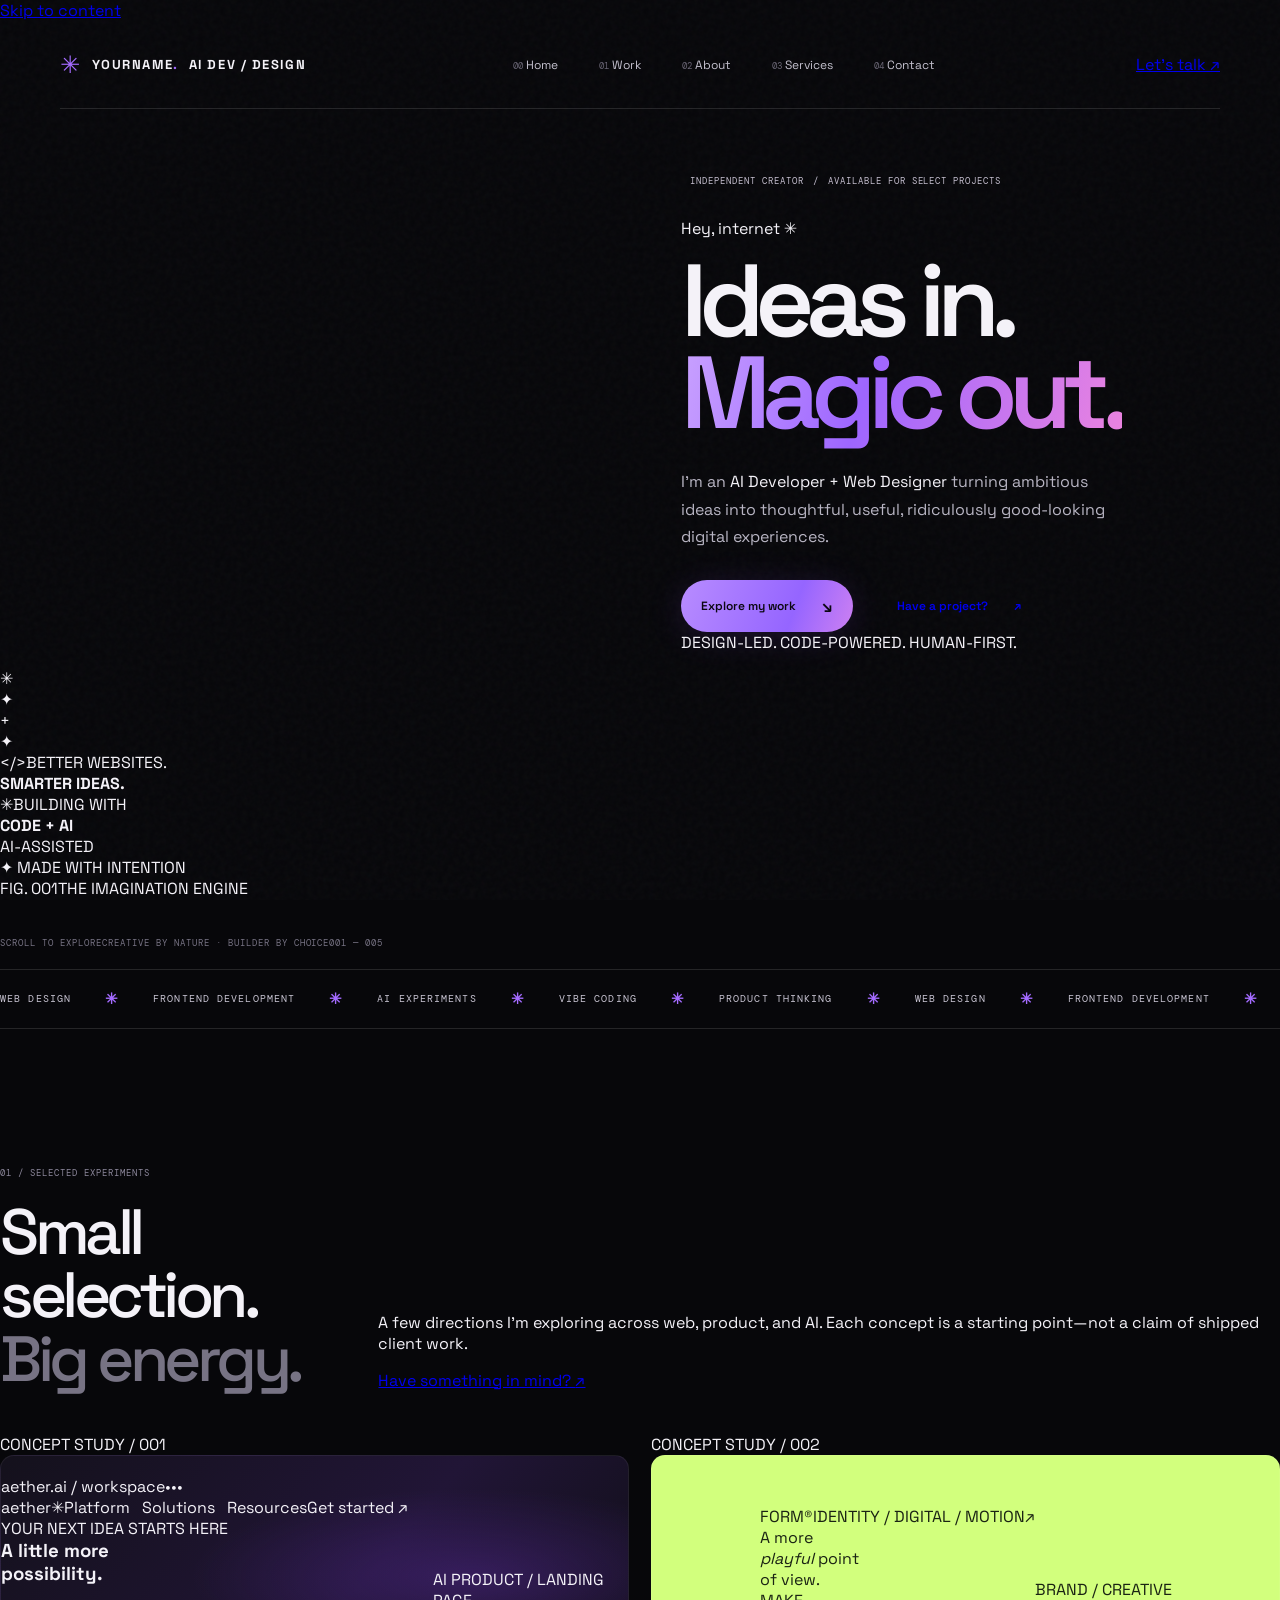
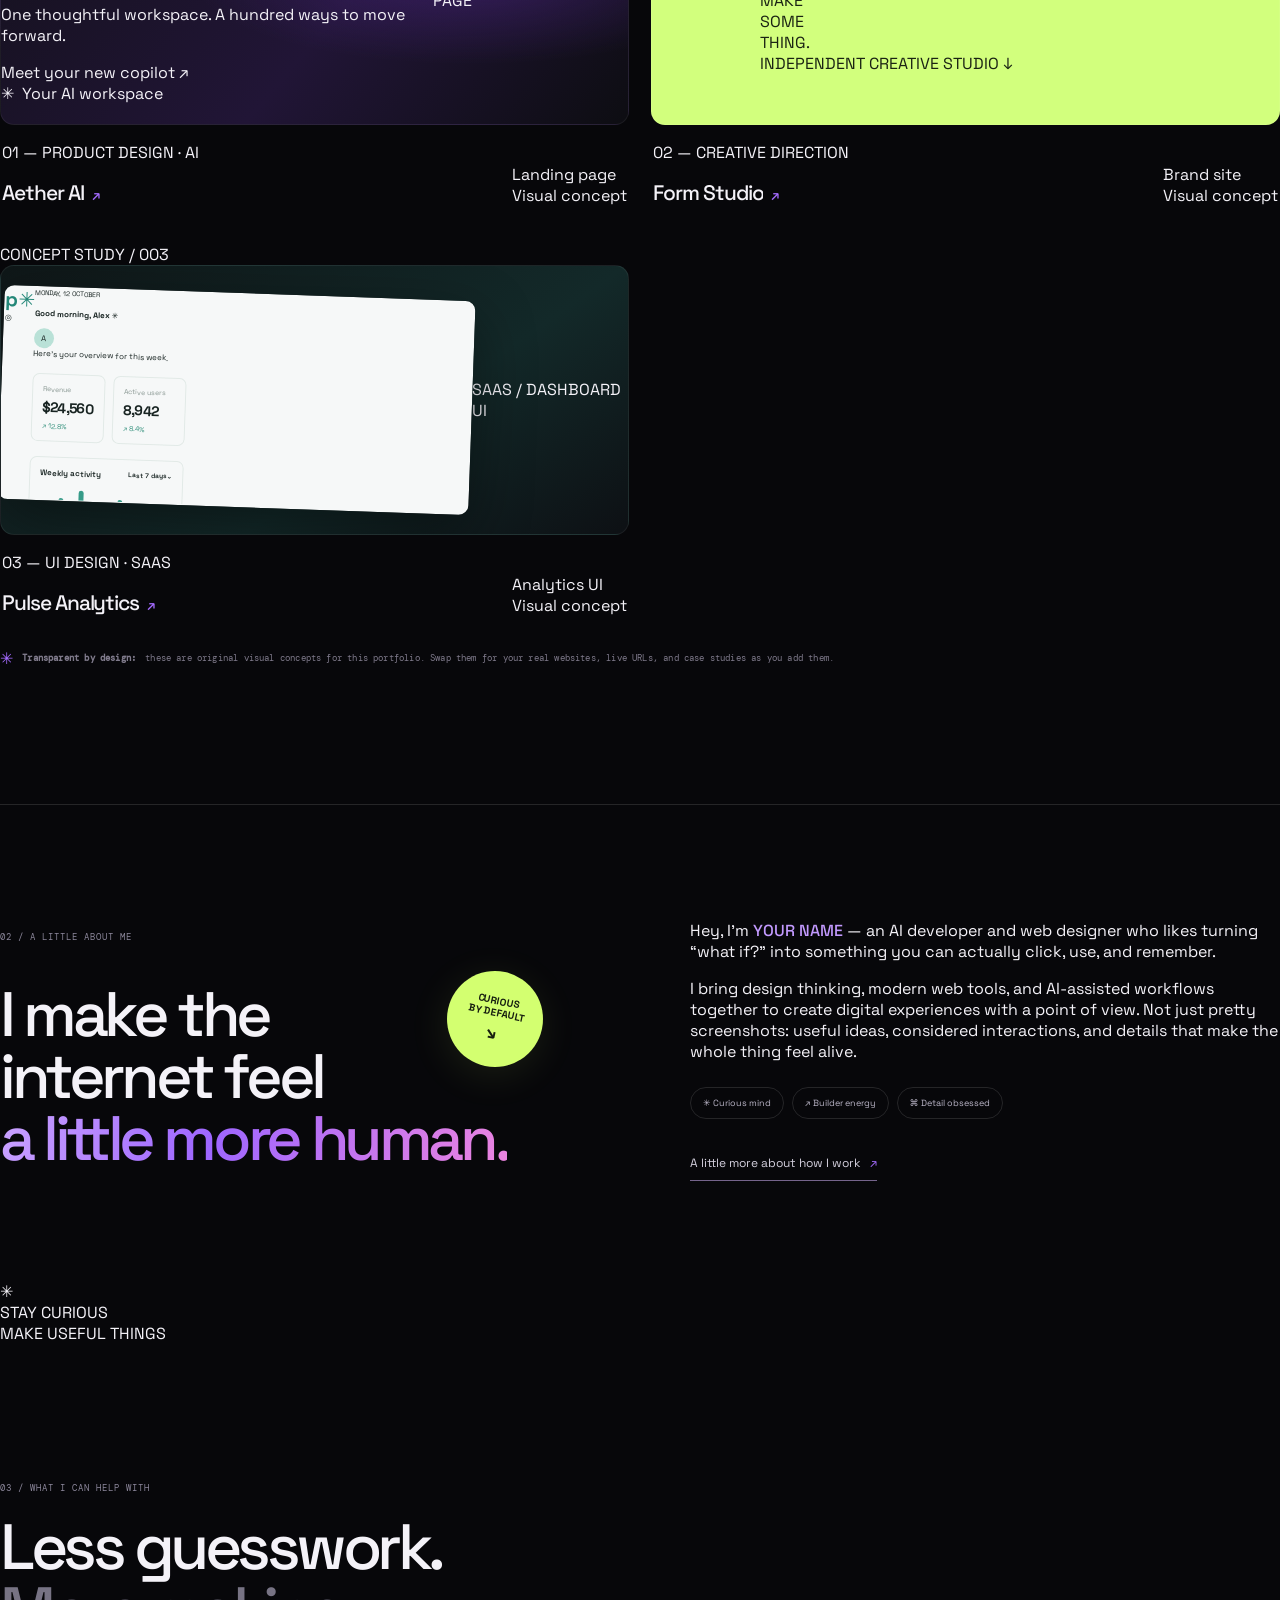
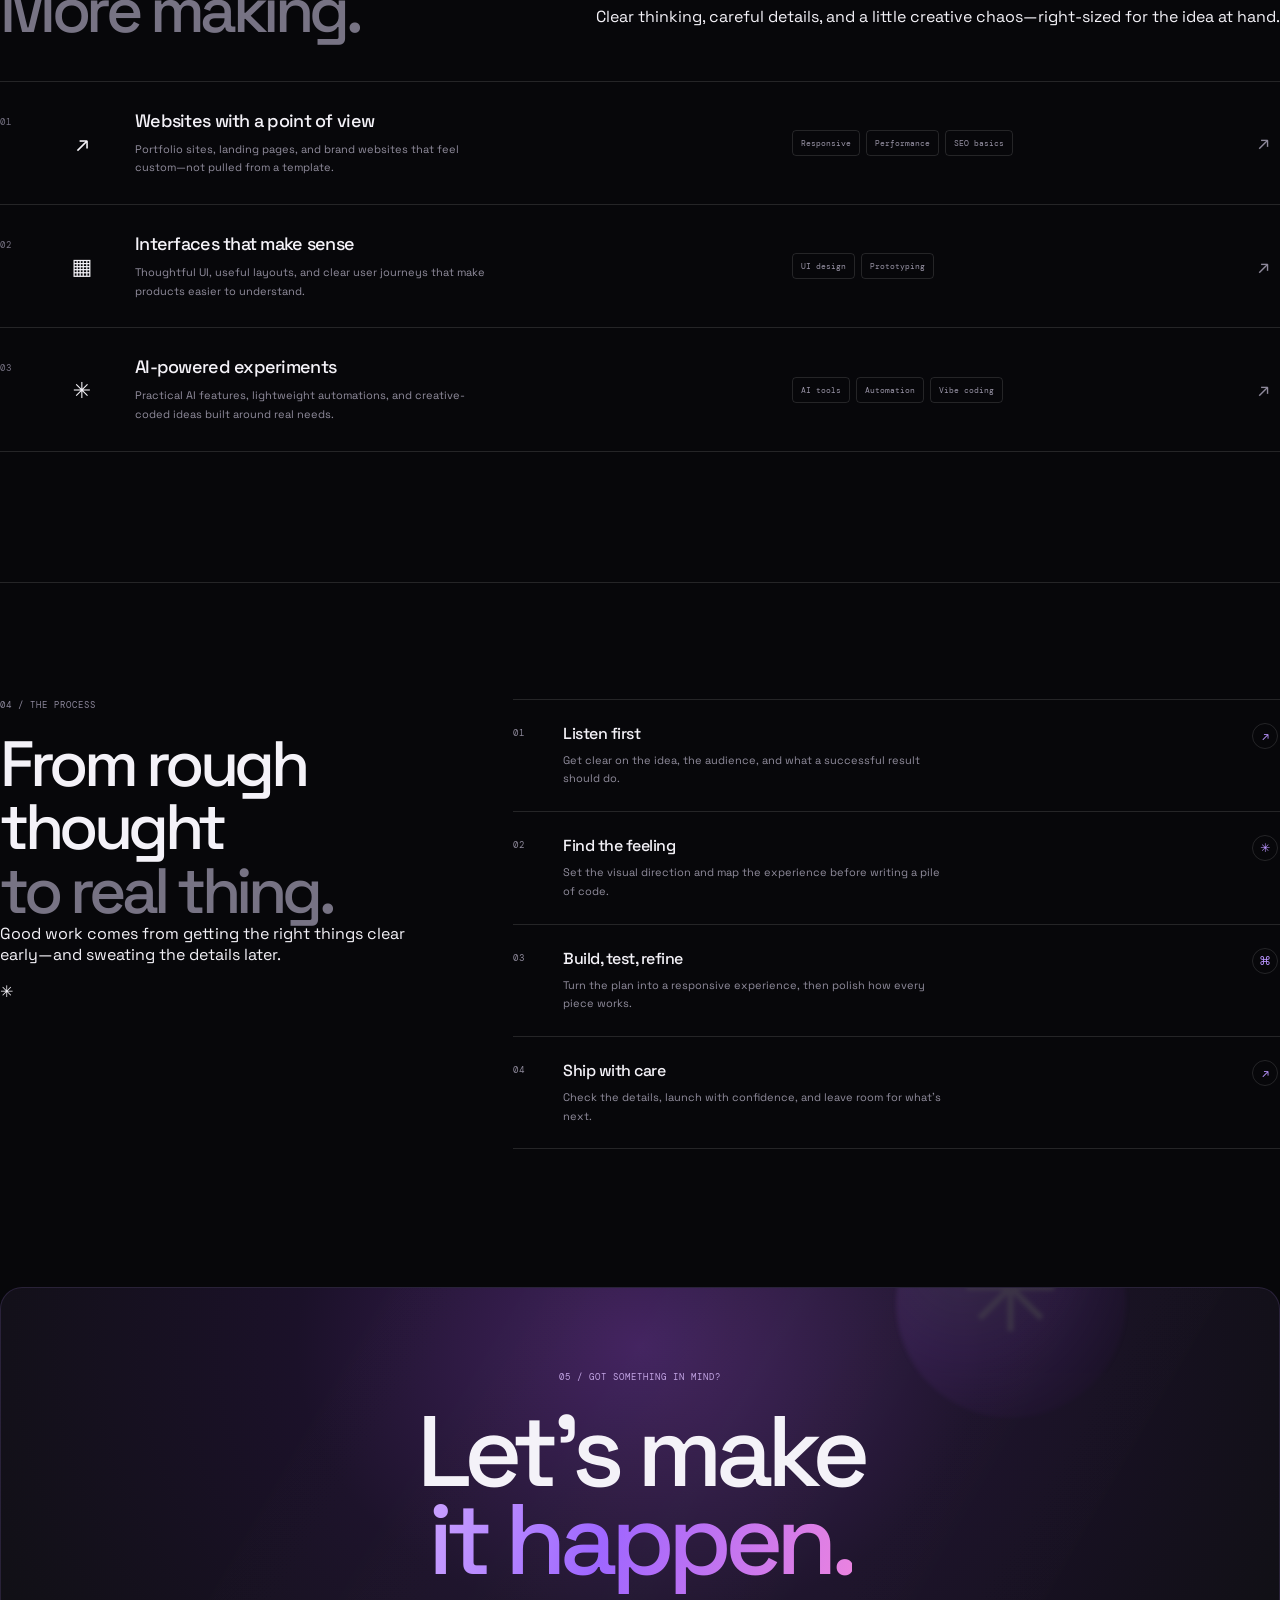
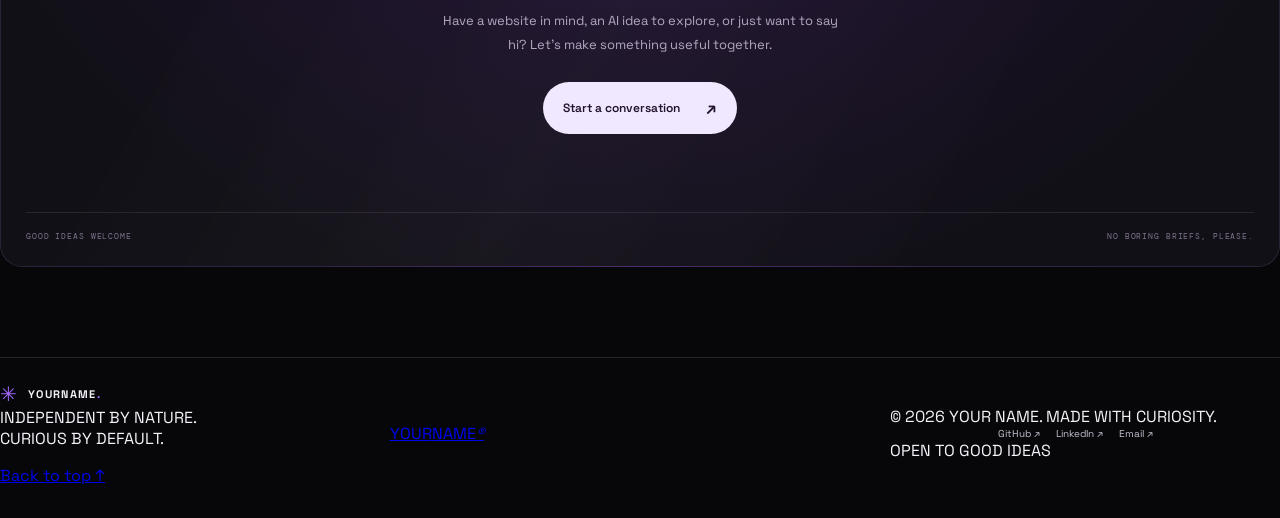
==== commit d4b9a4e7: "Rebuild portfolio to match reference video direction" ====
--- a/index.html
+++ b/index.html
@@ -1,11 +1,14 @@
-<!DOCTYPE html>
+<!doctype html>
 <html lang="en">
 <head>
-  <meta charset="UTF-8" />
-  <meta name="viewport" content="width=device-width, initial-scale=1.0" />
-  <meta name="theme-color" content="#07070a" />
-  <meta name="description" content="Independent web developer and vibe coder building expressive websites, useful interfaces, and AI-powered digital experiences." />
-  <title>Your Name — Web Developer & Vibe Coder</title>
+  <meta charset="utf-8" />
+  <meta name="viewport" content="width=device-width, initial-scale=1" />
+  <meta name="theme-color" content="#08080b" />
+  <meta name="description" content="YOUR NAME — AI Developer and Web Designer turning ambitious ideas into thoughtful digital experiences." />
+  <meta property="og:title" content="YOUR NAME — Ideas in. Magic out." />
+  <meta property="og:description" content="AI Developer + Web Designer. Design-led, code-powered, human-first." />
+  <meta property="og:type" content="website" />
+  <title>YOUR NAME® — AI Developer & Web Designer</title>
   <link rel="preconnect" href="https://fonts.googleapis.com" />
   <link rel="preconnect" href="https://fonts.gstatic.com" crossorigin />
   <link href="https://fonts.googleapis.com/css2?family=DM+Mono:wght@400;500&family=Space+Grotesk:wght@400;500;600;700&display=swap" rel="stylesheet" />
@@ -13,91 +16,91 @@
   <script defer src="script.js"></script>
 </head>
 <body>
-  <div class="ambient ambient-one" aria-hidden="true"></div>
-  <div class="ambient ambient-two" aria-hidden="true"></div>
-  <header class="site-header">
-    <a class="brand" href="#top" aria-label="Your Name home"><span class="brand-mark">✳</span><span>YOURNAME<span class="brand-dot">.</span></span></a>
-    <button class="menu-toggle" aria-label="Open navigation" aria-expanded="false"><span></span><span></span></button>
-    <nav class="nav-links" aria-label="Main navigation">
-      <a href="#work">Work <span>01</span></a>
-      <a href="#about">About <span>02</span></a>
-      <a href="#services">Services <span>03</span></a>
-      <a class="nav-contact" href="#contact">Let's talk <span>↗</span></a>
+  <a class="skip-link" href="#main">Skip to content</a>
+  <div class="scroll-progress" aria-hidden="true"><span></span></div>
+  <div class="ambient ambient--purple" aria-hidden="true"></div>
+  <div class="ambient ambient--lime" aria-hidden="true"></div>
+  <header class="site-header" id="top">
+    <a class="brand" href="#top" aria-label="YOUR NAME home"><span class="brand-mark" aria-hidden="true">✳</span><span class="brand-word">YOURNAME<span class="brand-dot">.</span></span><span class="brand-role">AI DEV / DESIGN</span></a>
+    <nav class="nav-links" id="primary-nav" aria-label="Main navigation">
+      <a class="nav-link is-active" href="#top"><span class="nav-n">00</span> Home</a>
+      <a class="nav-link" href="#work"><span class="nav-n">01</span> Work</a>
+      <a class="nav-link" href="#about"><span class="nav-n">02</span> About</a>
+      <a class="nav-link" href="#services"><span class="nav-n">03</span> Services</a>
+      <a class="nav-link" href="#contact"><span class="nav-n">04</span> Contact</a>
     </nav>
+    <a class="header-cta" href="#contact">Let's talk <span aria-hidden="true">↗</span></a>
+    <button class="menu-toggle" aria-label="Open navigation" aria-expanded="false" aria-controls="primary-nav"><span></span><span></span></button>
   </header>
-
-  <main id="top">
-    <section class="hero section-wrap">
+  <main id="main">
+    <section class="hero page-wrap" aria-labelledby="hero-title">
+      <div class="hero-grid" aria-hidden="true"></div>
       <div class="hero-copy">
-        <div class="eyebrow"><span class="status-dot"></span> INDEPENDENT WEB DEVELOPER <span class="eyebrow-slash">/</span> VIBE CODER</div>
-        <h1>Ideas in.<br /><span class="gradient-text">Magic out.</span></h1>
-        <p class="hero-intro">I turn ambitious ideas into <em>fast, thoughtful,</em> and ridiculously good-looking digital experiences.</p>
-        <div class="hero-actions">
-          <a class="button button-primary" href="#work">Explore my work <span>↘</span></a>
-          <a class="text-link" href="#contact">Have a project? <span>↗</span></a>
-        </div>
-        <div class="hero-note"><span class="note-line"></span><span>DESIGN-LED. CODE-POWERED. HUMAN-FIRST.</span></div>
+        <p class="eyebrow"><span class="status-light"></span> INDEPENDENT CREATOR <span class="eyebrow-divider">/</span> AVAILABLE FOR SELECT PROJECTS</p>
+        <p class="hero-hello">Hey, internet <span class="wave" aria-hidden="true">✳</span></p>
+        <h1 id="hero-title">Ideas in.<br /><span class="gradient-text">Magic out.</span></h1>
+        <p class="hero-intro">I'm an <em>AI Developer + Web Designer</em> turning ambitious ideas into thoughtful, useful, ridiculously good-looking digital experiences.</p>
+        <div class="hero-actions"><a class="button button-primary" href="#work">Explore my work <span aria-hidden="true">↘</span></a><a class="button button-quiet" href="#contact">Have a project? <span aria-hidden="true">↗</span></a></div>
+        <div class="hero-footnote"><span class="footnote-line"></span><span>DESIGN-LED. CODE-POWERED. HUMAN-FIRST.</span></div>
       </div>
-
-      <div class="hero-art" aria-label="Abstract 3D-inspired digital character illustration">
-        <div class="art-grid" aria-hidden="true"></div>
-        <div class="orbit orbit-a" aria-hidden="true"></div><div class="orbit orbit-b" aria-hidden="true"></div>
-        <div class="spark spark-a">✳</div><div class="spark spark-b">✦</div><div class="spark spark-c">+</div>
-        <div class="orb-main">
-          <div class="orb-shine"></div><div class="orb-brow brow-left"></div><div class="orb-brow brow-right"></div>
-          <div class="orb-eye eye-left"><i></i></div><div class="orb-eye eye-right"><i></i></div>
-          <div class="orb-smile"></div><div class="orb-blush blush-left"></div><div class="orb-blush blush-right"></div>
-        </div>
-        <div class="floating-label label-code"><span class="mini-dot"></span><span>CREATIVE<br /><b>DEVELOPER</b></span></div>
-        <div class="floating-label label-stack"><span class="stack-icon">✳</span><span>BUILDING WITH<br /><b>CODE + AI</b></span></div>
-        <div class="art-caption"><span>FIG. 001</span><span>IMAGINATION ENGINE</span></div>
+      <div class="hero-stage" aria-label="A glossy purple 3D-inspired character representing creative technology">
+        <div class="stage-grid" aria-hidden="true"></div><div class="stage-ring stage-ring--one" aria-hidden="true"></div><div class="stage-ring stage-ring--two" aria-hidden="true"></div>
+        <div class="stage-star star--one" aria-hidden="true">✳</div><div class="stage-star star--two" aria-hidden="true">✦</div><div class="stage-star star--three" aria-hidden="true">+</div>
+        <div class="mascot-wrap" id="mascot"><div class="mascot-shadow"></div><div class="mascot"><div class="mascot-gloss"></div><div class="mascot-brow brow-left"></div><div class="mascot-brow brow-right"></div><div class="mascot-eye eye-left"><i></i></div><div class="mascot-eye eye-right"><i></i></div><div class="mascot-blush blush-left"></div><div class="mascot-blush blush-right"></div><div class="mascot-mouth"></div><span class="mascot-sparkle">✦</span></div></div>
+        <div class="float-card float-card--code"><span class="float-icon">&lt;/&gt;</span><span>BETTER WEBSITES.<br /><b>SMARTER IDEAS.</b></span></div>
+        <div class="float-card float-card--stack"><span class="stack-bloom">✳</span><span>BUILDING WITH<br /><b>CODE + AI</b></span></div>
+        <div class="float-pill pill--ai"><span class="tiny-dot"></span> AI-ASSISTED</div><div class="float-pill pill--design">✦ MADE WITH INTENTION</div>
+        <div class="stage-caption"><span>FIG. 001</span><span>THE IMAGINATION ENGINE</span></div>
       </div>
-      <div class="hero-bottom"><span>SCROLL TO EXPLORE</span><span class="scroll-arrow">↓</span><span class="hero-location">BASED ON EARTH · WORKING EVERYWHERE</span></div>
+      <div class="hero-bottom"><span class="scroll-cue"><span class="scroll-wheel"></span> SCROLL TO EXPLORE</span><span class="hero-coordinate">CREATIVE BY NATURE · BUILDER BY CHOICE</span><span class="hero-index">001 — 005</span></div>
     </section>
-
-    <section class="ticker" aria-label="Skills and tools"><div class="ticker-track"><span>WEB DESIGN</span><b>✳</b><span>FRONTEND DEVELOPMENT</span><b>✳</b><span>VIBE CODING</span><b>✳</b><span>AI INTEGRATIONS</span><b>✳</b><span>WEB DESIGN</span><b>✳</b><span>FRONTEND DEVELOPMENT</span><b>✳</b><span>VIBE CODING</span><b>✳</b><span>AI INTEGRATIONS</span><b>✳</b></div></section>
-
-    <section class="work section-wrap section-space" id="work">
-      <div class="section-heading reveal"><div><p class="section-index">01 / SELECTED WORK</p><h2>Small selection.<br /><span class="muted-heading">Big energy.</span></h2></div><p class="section-aside">A few concepts and builds that show how I think, design, and bring things to life.</p></div>
+    <section class="ticker" aria-label="What I work with"><div class="ticker-track"><span>WEB DESIGN</span><b>✳</b><span>FRONTEND DEVELOPMENT</span><b>✳</b><span>AI EXPERIMENTS</span><b>✳</b><span>VIBE CODING</span><b>✳</b><span>PRODUCT THINKING</span><b>✳</b><span>WEB DESIGN</span><b>✳</b><span>FRONTEND DEVELOPMENT</span><b>✳</b><span>AI EXPERIMENTS</span><b>✳</b><span>VIBE CODING</span><b>✳</b><span>PRODUCT THINKING</span><b>✳</b></div></section>
+    <section class="work page-wrap section-space" id="work" aria-labelledby="work-title">
+      <div class="section-heading reveal"><div><p class="section-index">01 / SELECTED EXPERIMENTS</p><h2 id="work-title">Small selection.<br /><span class="muted-heading">Big energy.</span></h2></div><div class="section-heading-side"><p>A few directions I'm exploring across web, product, and AI. Each concept is a starting point—not a claim of shipped client work.</p><a href="#contact" class="arrow-link">Have something in mind? <span>↗</span></a></div></div>
       <div class="project-grid">
-        <a class="project-card project-wide reveal" href="#contact" aria-label="Discuss a project like Aether AI">
-          <div class="project-visual visual-aether"><div class="mock-window"><div class="mock-top"><span class="mock-brand">aether<span>✳</span></span><span class="mock-pill">AI, MADE PRACTICAL</span></div><div class="mock-content"><div class="mock-kicker">YOUR NEXT IDEA STARTS HERE</div><div class="mock-title">A little more<br /><span>possibility.</span></div><div class="mock-lines"><i></i><i></i></div><div class="mock-cta">Try the workspace ↗</div></div><div class="mock-glow-ball"></div><div class="mock-chip chip-one">✳ AI Copilot</div><div class="mock-chip chip-two">✦ Made for teams</div></div><span class="visual-counter">CONCEPT / 001</span></div>
-          <div class="project-meta"><div><p class="project-category">AI PRODUCT · LANDING PAGE</p><h3>Aether AI <span>↗</span></h3></div><span class="project-year">2026</span></div>
-        </a>
-        <a class="project-card reveal" href="#contact" aria-label="Discuss a project like Form Studio">
-          <div class="project-visual visual-form"><div class="form-art-top"><span>FORM®</span><span>DESIGN THAT MOVES</span></div><div class="form-art-center"><div class="form-ring ring-one"></div><div class="form-ring ring-two"></div><div class="form-ring ring-three"></div><div class="form-stamp">F<br />—<br />S</div></div><div class="form-art-bottom"><span>IDENTITY / DIGITAL / MOTION</span><span>✳</span></div><span class="visual-counter">CONCEPT / 002</span></div>
-          <div class="project-meta"><div><p class="project-category">CREATIVE STUDIO · BRAND SITE</p><h3>Form Studio <span>↗</span></h3></div><span class="project-year">2026</span></div>
-        </a>
-        <a class="project-card reveal" href="#contact" aria-label="Discuss a project like Pulse dashboard">
-          <div class="project-visual visual-pulse"><div class="pulse-window"><div class="pulse-sidebar"><span class="pulse-logo">p.</span><i></i><i></i><i></i><i></i></div><div class="pulse-main"><div class="pulse-head"><span>Good morning, Alex ✳</span><span class="pulse-avatar">A</span></div><div class="pulse-sub">Here's what's happening today.</div><div class="pulse-stats"><div><small>Revenue</small><b>$24,560</b><em>↗ 12.8%</em></div><div><small>Active users</small><b>8,942</b><em>↗ 8.4%</em></div></div><div class="pulse-chart"><div class="chart-label">Weekly activity <span>Last 7 days⌄</span></div><div class="chart-bars"><i></i><i></i><i></i><i></i><i></i><i></i><i></i><i></i><i></i><i></i><i></i><i></i></div></div></div></div><span class="visual-counter">CONCEPT / 003</span></div>
-          <div class="project-meta"><div><p class="project-category">SAAS · DASHBOARD UI</p><h3>Pulse Analytics <span>↗</span></h3></div><span class="project-year">2026</span></div>
-        </a>
+        <article class="project-card project-card--wide reveal" tabindex="0">
+          <div class="concept-ribbon"><span class="concept-dot"></span> CONCEPT STUDY / 001</div>
+          <div class="project-visual visual-aether"><div class="mock-browser"><div class="browser-chrome"><span class="browser-dots"><i></i><i></i><i></i></span><span class="browser-address">aether.ai / workspace</span><span class="browser-menu">•••</span></div><div class="aether-screen"><div class="aether-nav"><span class="aether-logo">aether<span>✳</span></span><span>Platform&nbsp;&nbsp; Solutions&nbsp;&nbsp; Resources</span><span class="aether-nav-cta">Get started ↗</span></div><div class="aether-main"><div class="aether-kicker">YOUR NEXT IDEA STARTS HERE</div><h3>A little more<br /><span>possibility.</span></h3><p>One thoughtful workspace. A hundred ways to move forward.</p><span class="aether-button">Meet your new copilot ↗</span></div><div class="aether-orb"></div><div class="aether-orb-ring"></div><div class="aether-float">✳&nbsp; Your AI workspace</div></div></div><span class="visual-label">AI PRODUCT / LANDING PAGE</span></div>
+          <div class="project-meta"><div><p class="project-type">01 — PRODUCT DESIGN · AI</p><h3>Aether AI <span aria-hidden="true">↗</span></h3></div><span class="project-detail">Landing page<br />Visual concept</span></div>
+        </article>
+        <article class="project-card reveal" tabindex="0">
+          <div class="concept-ribbon"><span class="concept-dot"></span> CONCEPT STUDY / 002</div>
+          <div class="project-visual visual-form"><div class="form-window"><div class="form-window-top"><span>FORM®</span><span>IDENTITY / DIGITAL / MOTION</span><span>↗</span></div><div class="form-word">A more<br /><em>playful</em> point<br />of view.</div><div class="form-shape shape-one"></div><div class="form-shape shape-two"></div><div class="form-shape shape-three"></div><span class="form-sticker">MAKE<br />SOME<br />THING.</span><div class="form-bottom">INDEPENDENT CREATIVE STUDIO <span>↓</span></div></div><span class="visual-label">BRAND / CREATIVE</span></div>
+          <div class="project-meta"><div><p class="project-type">02 — CREATIVE DIRECTION</p><h3>Form Studio <span aria-hidden="true">↗</span></h3></div><span class="project-detail">Brand site<br />Visual concept</span></div>
+        </article>
+        <article class="project-card reveal" tabindex="0">
+          <div class="concept-ribbon"><span class="concept-dot"></span> CONCEPT STUDY / 003</div>
+          <div class="project-visual visual-pulse"><div class="pulse-window"><aside class="pulse-side"><span class="pulse-logo">p<span>✳</span></span><i class="active"></i><i></i><i></i><i></i><i></i><div class="pulse-side-foot">◎</div></aside><div class="pulse-dashboard"><div class="pulse-top"><div><small>MONDAY, 12 OCTOBER</small><h4>Good morning, Alex <span>✳</span></h4></div><span class="pulse-avatar">A</span></div><div class="pulse-summary">Here's your overview for this week.</div><div class="pulse-stats"><div><small>Revenue</small><b>$24,560</b><em>↗ 12.8%</em></div><div><small>Active users</small><b>8,942</b><em>↗ 8.4%</em></div></div><div class="pulse-chart"><div class="chart-label">Weekly activity <small>Last 7 days⌄</small></div><div class="chart-bars"><i></i><i></i><i></i><i></i><i></i><i></i><i></i><i></i><i></i><i></i><i></i><i></i><i></i><i></i></div></div></div></div><span class="visual-label">SAAS / DASHBOARD UI</span></div>
+          <div class="project-meta"><div><p class="project-type">03 — UI DESIGN · SAAS</p><h3>Pulse Analytics <span aria-hidden="true">↗</span></h3></div><span class="project-detail">Analytics UI<br />Visual concept</span></div>
+        </article>
       </div>
-      <p class="project-disclaimer"><span>✳</span> These are sample concepts to show my style. Replace them with your real builds as you ship them.</p>
+      <p class="project-disclaimer"><span>✳</span> <b>Transparent by design:</b> these are original visual concepts for this portfolio. Swap them for your real websites, live URLs, and case studies as you add them.</p>
     </section>
-
-    <section class="about section-wrap section-space" id="about">
-      <div class="about-left reveal"><p class="section-index">02 / A LITTLE ABOUT ME</p><div class="about-sticker">CURIOUS<br />BY DEFAULT <span>↘</span></div><h2>I make the<br />internet feel<br /><span class="gradient-text">a little more human.</span></h2></div>
-      <div class="about-right reveal"><p class="about-lead">Hey, I'm <strong>Your Name</strong> — a web developer and vibe coder who loves turning the “what if?” into something you can actually click, use, and remember.</p><p>I bring design thinking, modern web tools, and AI-assisted workflows together to build sites that aren't just pretty screenshots. They should feel intuitive, load fast, and do a real job for the people using them.</p><div class="about-tags"><span>✳ Curious mind</span><span>↗ Builder energy</span><span>⌘ Detail obsessed</span></div><a class="underlined-link" href="#contact">A bit more about working together <span>↗</span></a></div>
+    <section class="about page-wrap section-space" id="about" aria-labelledby="about-title">
+      <div class="about-heading reveal"><p class="section-index">02 / A LITTLE ABOUT ME</p><div class="about-sticker">CURIOUS<br />BY DEFAULT <span>↘</span></div><div class="flower flower--blue" aria-hidden="true"><i></i><i></i><i></i><i></i><i></i><b></b></div><div class="flower flower--pink" aria-hidden="true"><i></i><i></i><i></i><i></i><i></i><b></b></div><h2 id="about-title">I make the<br />internet feel<br /><span class="gradient-text">a little more human.</span></h2></div>
+      <div class="about-copy reveal"><p class="about-lead">Hey, I'm <strong>YOUR NAME</strong> — an AI developer and web designer who likes turning “what if?” into something you can actually click, use, and remember.</p><p>I bring design thinking, modern web tools, and AI-assisted workflows together to create digital experiences with a point of view. Not just pretty screenshots: useful ideas, considered interactions, and details that make the whole thing feel alive.</p><div class="about-tags"><span>✳ Curious mind</span><span>↗ Builder energy</span><span>⌘ Detail obsessed</span></div><a class="underlined-link" href="#services">A little more about how I work <span>↗</span></a></div>
+      <div class="about-orbit" aria-hidden="true"><div class="orbit-track"></div><div class="orbit-core">✳</div><span class="orbit-note">STAY CURIOUS<br />MAKE USEFUL THINGS</span></div>
     </section>
-
-    <section class="services section-wrap section-space" id="services">
-      <div class="section-heading reveal"><div><p class="section-index">03 / WHAT I CAN DO</p><h2>From rough thought<br />to <span class="muted-heading">real thing.</span></h2></div><p class="section-aside">No unnecessary complexity. Just good collaboration and careful execution.</p></div>
+    <section class="services page-wrap section-space" id="services" aria-labelledby="services-title">
+      <div class="section-heading reveal"><div><p class="section-index">03 / WHAT I CAN HELP WITH</p><h2 id="services-title">Less guesswork.<br /><span class="muted-heading">More making.</span></h2></div><div class="section-heading-side"><p>Clear thinking, careful details, and a little creative chaos—right-sized for the idea at hand.</p></div></div>
       <div class="service-list">
-        <article class="service-row reveal"><span class="service-number">01</span><div class="service-icon icon-web">↗</div><div class="service-copy"><h3>Websites that stand out</h3><p>Custom landing pages, portfolio sites, and brand websites with a clear point of view.</p></div><div class="service-tags"><span>Responsive</span><span>SEO-ready</span><span>Fast</span></div><span class="service-arrow">↗</span></article>
-        <article class="service-row reveal"><span class="service-number">02</span><div class="service-icon icon-ui">▦</div><div class="service-copy"><h3>UI that makes sense</h3><p>Clean interfaces and thoughtful user flows that make products easy to understand.</p></div><div class="service-tags"><span>UI design</span><span>Prototyping</span></div><span class="service-arrow">↗</span></article>
-        <article class="service-row reveal"><span class="service-number">03</span><div class="service-icon icon-ai">✳</div><div class="service-copy"><h3>AI-powered experiments</h3><p>Useful AI features, creative-coded ideas, and lightweight automations for real problems.</p></div><div class="service-tags"><span>AI tools</span><span>Automation</span></div><span class="service-arrow">↗</span></article>
+        <article class="service-row reveal"><span class="service-number">01</span><div class="service-icon service-icon--web">↗</div><div class="service-copy"><h3>Websites with a point of view</h3><p>Portfolio sites, landing pages, and brand websites that feel custom—not pulled from a template.</p></div><div class="service-tags"><span>Responsive</span><span>Performance</span><span>SEO basics</span></div><span class="service-arrow">↗</span></article>
+        <article class="service-row reveal"><span class="service-number">02</span><div class="service-icon service-icon--ui">▦</div><div class="service-copy"><h3>Interfaces that make sense</h3><p>Thoughtful UI, useful layouts, and clear user journeys that make products easier to understand.</p></div><div class="service-tags"><span>UI design</span><span>Prototyping</span></div><span class="service-arrow">↗</span></article>
+        <article class="service-row reveal"><span class="service-number">03</span><div class="service-icon service-icon--ai">✳</div><div class="service-copy"><h3>AI-powered experiments</h3><p>Practical AI features, lightweight automations, and creative-coded ideas built around real needs.</p></div><div class="service-tags"><span>AI tools</span><span>Automation</span><span>Vibe coding</span></div><span class="service-arrow">↗</span></article>
       </div>
     </section>
-
-    <section class="process section-wrap section-space">
-      <div class="process-intro reveal"><p class="section-index">04 / THE PROCESS</p><h2>Less guesswork.<br /><span class="muted-heading">More making.</span></h2><p>Simple, open collaboration from the first sketch to the final launch.</p></div>
-      <div class="process-steps"><div class="process-step reveal"><span>01</span><div><h3>Talk it out</h3><p>We get clear on your idea, audience, and what success looks like.</p></div><span class="step-symbol">↗</span></div><div class="process-step reveal"><span>02</span><div><h3>Shape the idea</h3><p>Map the experience and choose a visual direction before overbuilding.</p></div><span class="step-symbol">✳</span></div><div class="process-step reveal"><span>03</span><div><h3>Build & refine</h3><p>Turn the plan into a responsive site, then polish the details together.</p></div><span class="step-symbol">⌘</span></div><div class="process-step reveal"><span>04</span><div><h3>Ship it</h3><p>Test, launch, and leave you with a site you're proud to share.</p></div><span class="step-symbol">↗</span></div></div>
+    <section class="process page-wrap section-space" aria-labelledby="process-title">
+      <div class="process-intro reveal"><p class="section-index">04 / THE PROCESS</p><h2 id="process-title">From rough thought<br /><span class="muted-heading">to real thing.</span></h2><p>Good work comes from getting the right things clear early—and sweating the details later.</p><div class="process-orbit" aria-hidden="true"><span>✳</span><i></i><i></i></div></div>
+      <div class="process-steps"><article class="process-step reveal"><span class="step-number">01</span><div><h3>Listen first</h3><p>Get clear on the idea, the audience, and what a successful result should do.</p></div><span class="step-symbol">↗</span></article><article class="process-step reveal"><span class="step-number">02</span><div><h3>Find the feeling</h3><p>Set the visual direction and map the experience before writing a pile of code.</p></div><span class="step-symbol">✳</span></article><article class="process-step reveal"><span class="step-number">03</span><div><h3>Build, test, refine</h3><p>Turn the plan into a responsive experience, then polish how every piece works.</p></div><span class="step-symbol">⌘</span></article><article class="process-step reveal"><span class="step-number">04</span><div><h3>Ship with care</h3><p>Check the details, launch with confidence, and leave room for what's next.</p></div><span class="step-symbol">↗</span></article></div>
     </section>
-
-    <section class="contact section-wrap" id="contact"><div class="contact-panel reveal"><div class="contact-orb" aria-hidden="true"><span>✳</span></div><p class="section-index">05 / GOT SOMETHING IN MIND?</p><h2>Let's make<br /><span class="gradient-text">it happen.</span></h2><p class="contact-description">Got a cool idea, a project to build, or just want to connect? My inbox is open.</p><a class="button button-light" href="mailto:hello@yourname.dev?subject=Let's%20build%20something">Start a conversation <span>↗</span></a><div class="contact-foot"><span>GOOD IDEAS WELCOME</span><span>NO BORING BRIEFS, PLEASE.</span></div></div></section>
+    <section class="contact page-wrap" id="contact" aria-labelledby="contact-title">
+      <div class="contact-panel reveal"><div class="contact-noise" aria-hidden="true"></div><div class="contact-orb" aria-hidden="true"><span>✳</span></div><p class="section-index">05 / GOT SOMETHING IN MIND?</p><h2 id="contact-title">Let's make<br /><span class="gradient-text">it happen.</span></h2><p class="contact-description">Have a website in mind, an AI idea to explore, or just want to say hi? Let's make something useful together.</p><a class="button button-light" href="mailto:hello@yourname.dev?subject=Let's%20build%20something">Start a conversation <span aria-hidden="true">↗</span></a><div class="contact-foot"><span>GOOD IDEAS WELCOME</span><span>NO BORING BRIEFS, PLEASE.</span></div></div>
+    </section>
   </main>
-
-  <footer class="site-footer section-wrap"><a class="brand footer-brand" href="#top"><span class="brand-mark">✳</span><span>YOURNAME<span class="brand-dot">.</span></span></a><span class="footer-note">MADE WITH CURIOSITY & A LITTLE TOO MUCH COFFEE.</span><div class="footer-links"><a href="https://github.com/yourusername" target="_blank" rel="noreferrer">GitHub ↗</a><a href="https://www.linkedin.com/in/yourusername/" target="_blank" rel="noreferrer">LinkedIn ↗</a><a href="mailto:hello@yourname.dev">Email ↗</a></div><span class="copyright">© <span id="year">2026</span> YOURNAME</span></footer>
+  <footer class="site-footer page-wrap">
+    <div class="footer-top"><a class="brand footer-brand" href="#top"><span class="brand-mark" aria-hidden="true">✳</span><span class="brand-word">YOURNAME<span class="brand-dot">.</span></span></a><p>INDEPENDENT BY NATURE.<br />CURIOUS BY DEFAULT.</p><a class="back-top" href="#top">Back to top <span>↑</span></a></div>
+    <a class="footer-wordmark" href="#top" aria-label="Back to top">YOUR<span>NAME</span><i>®</i></a>
+    <div class="footer-bottom"><span>© <span id="year">2026</span> YOUR NAME. MADE WITH CURIOSITY.</span><div class="footer-links"><a href="https://github.com/yourusername" target="_blank" rel="noreferrer">GitHub ↗</a><a href="https://www.linkedin.com/in/yourusername/" target="_blank" rel="noreferrer">LinkedIn ↗</a><a href="mailto:hello@yourname.dev">Email ↗</a></div><span class="footer-location"><i></i> OPEN TO GOOD IDEAS</span></div>
+  </footer>
 </body>
-</html>
+</html>
